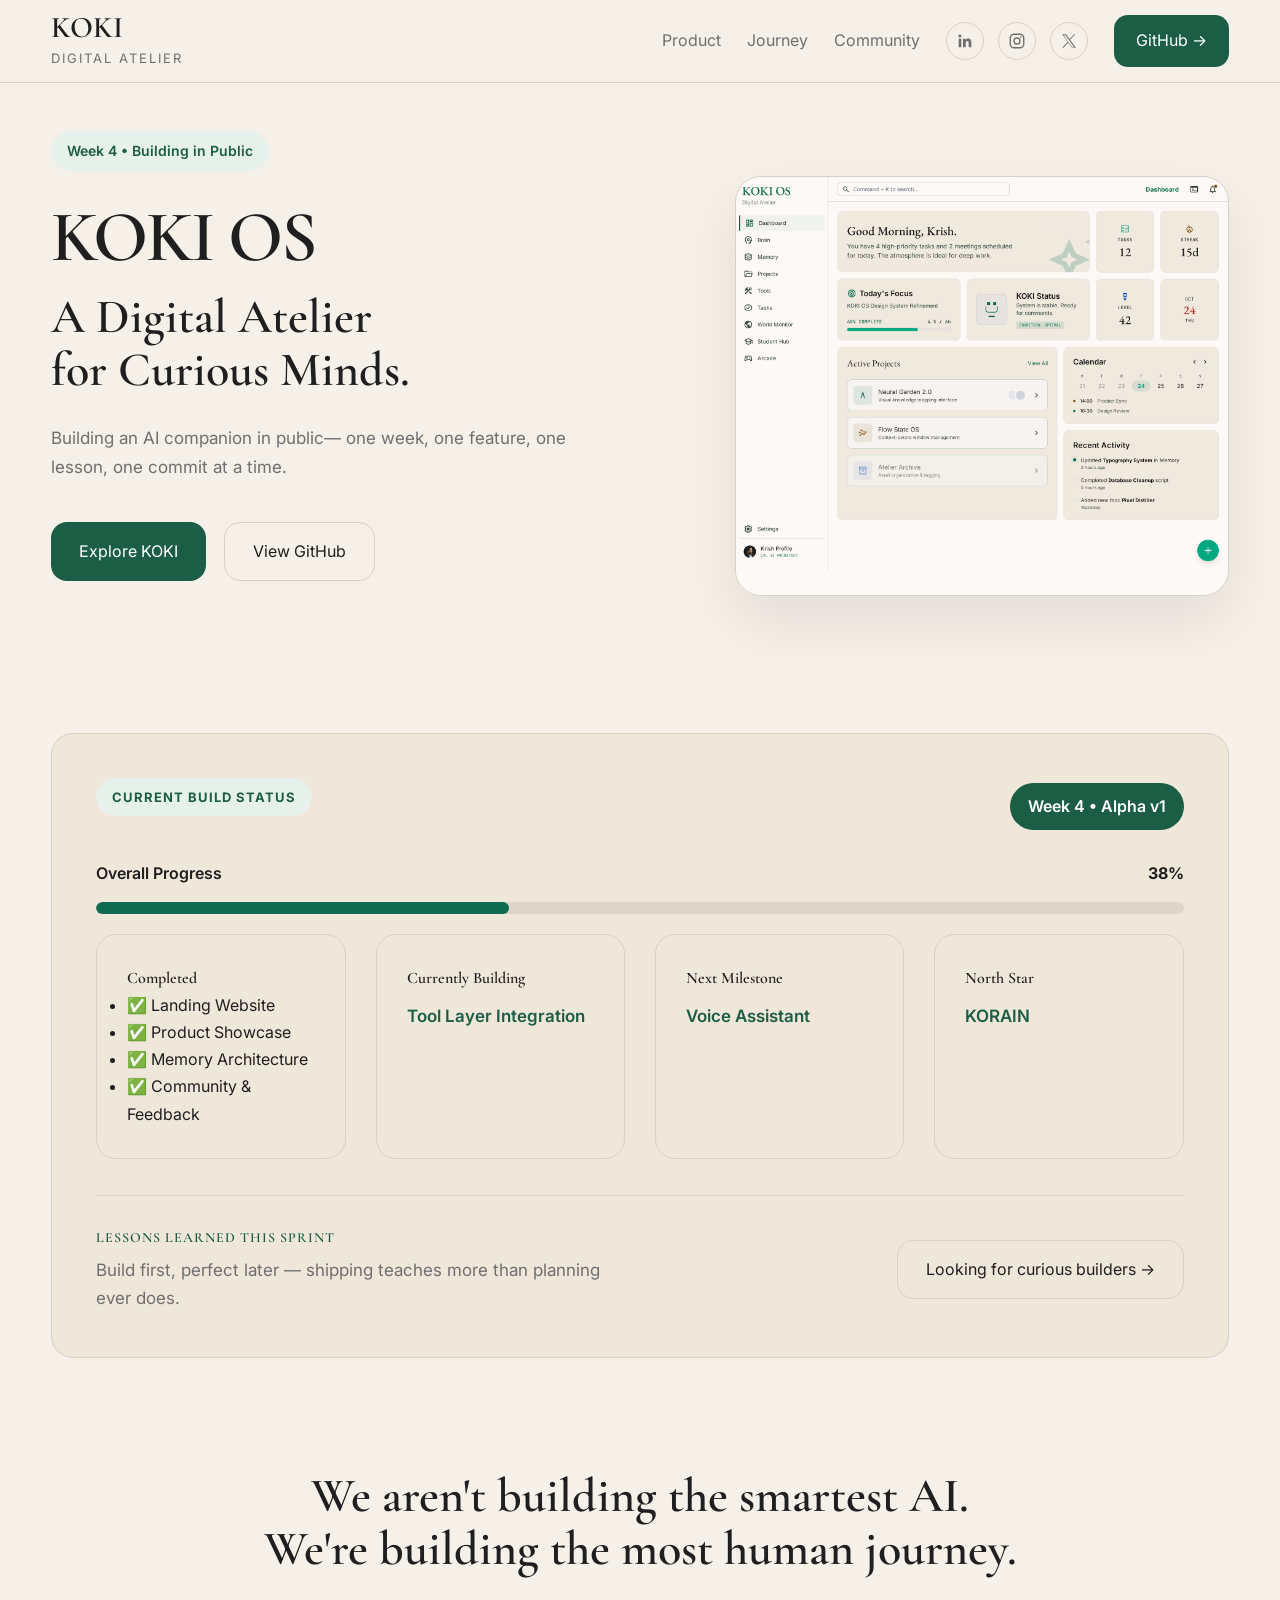
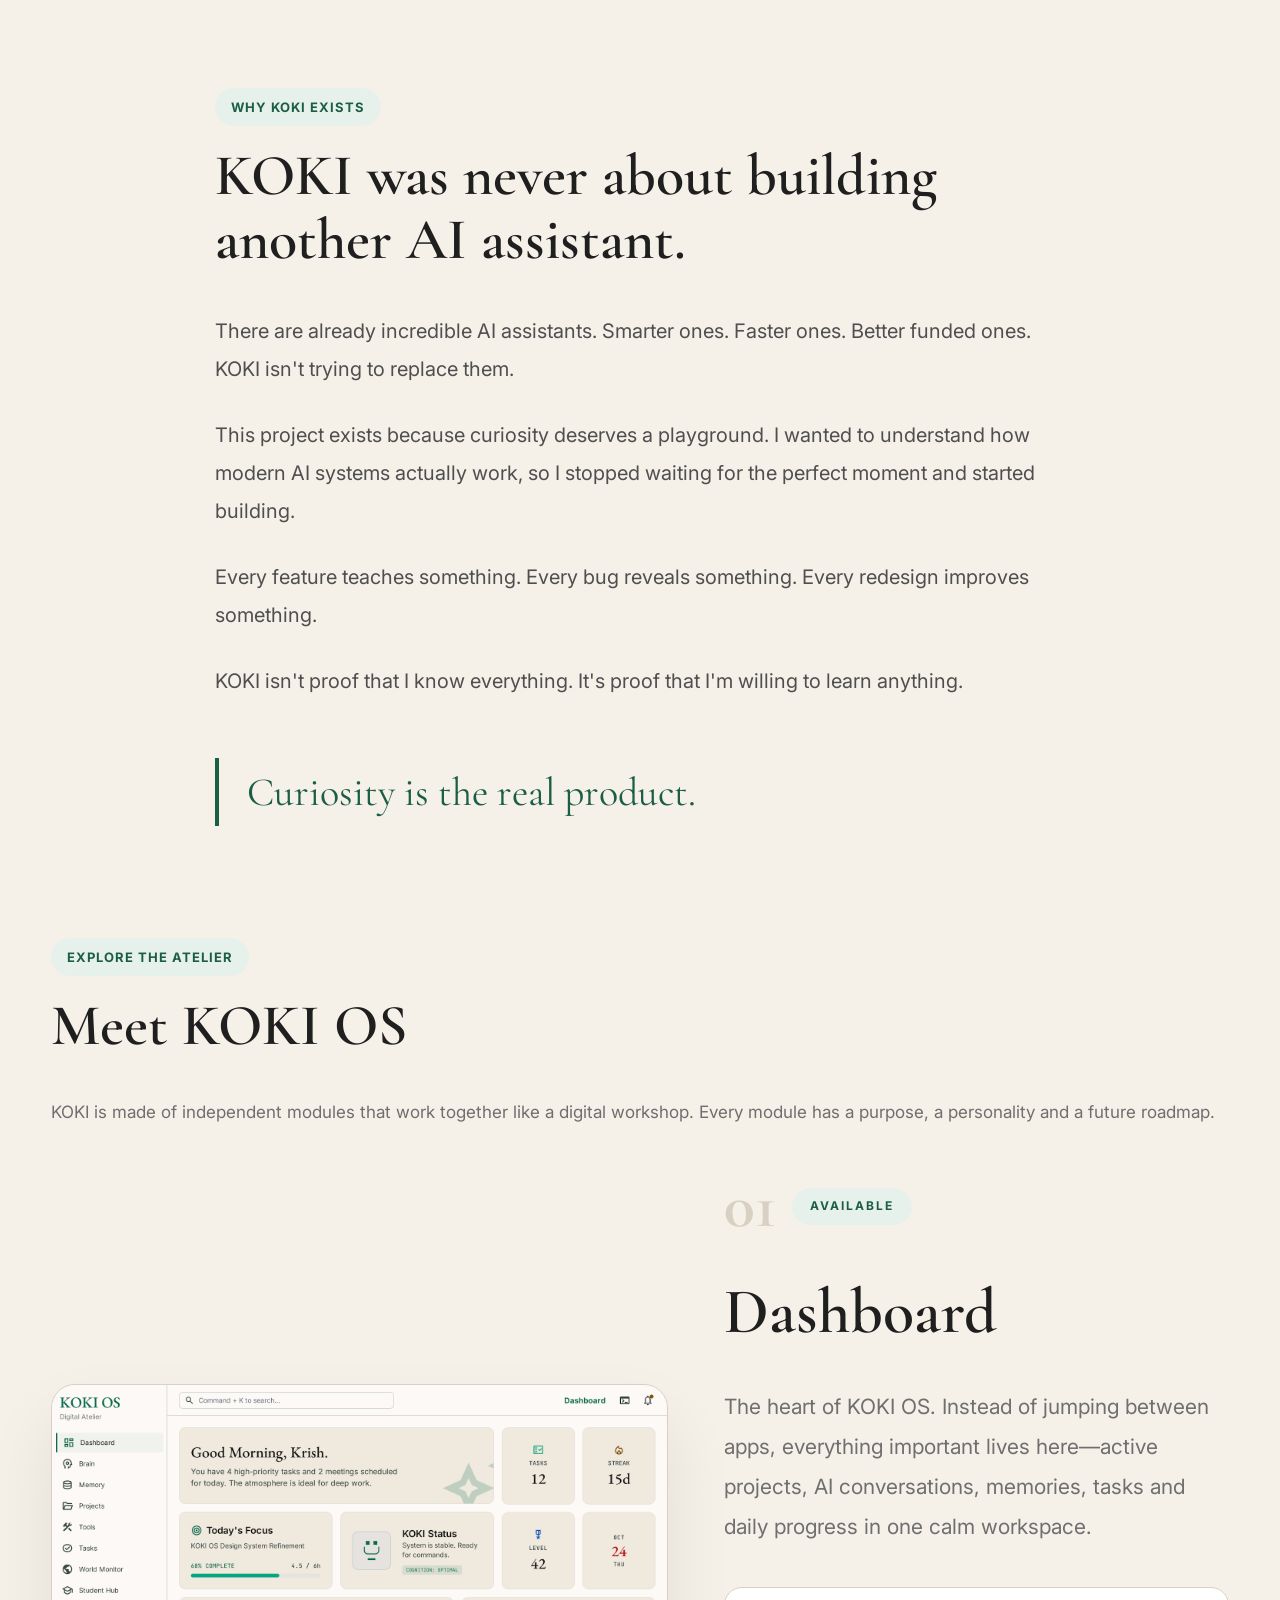
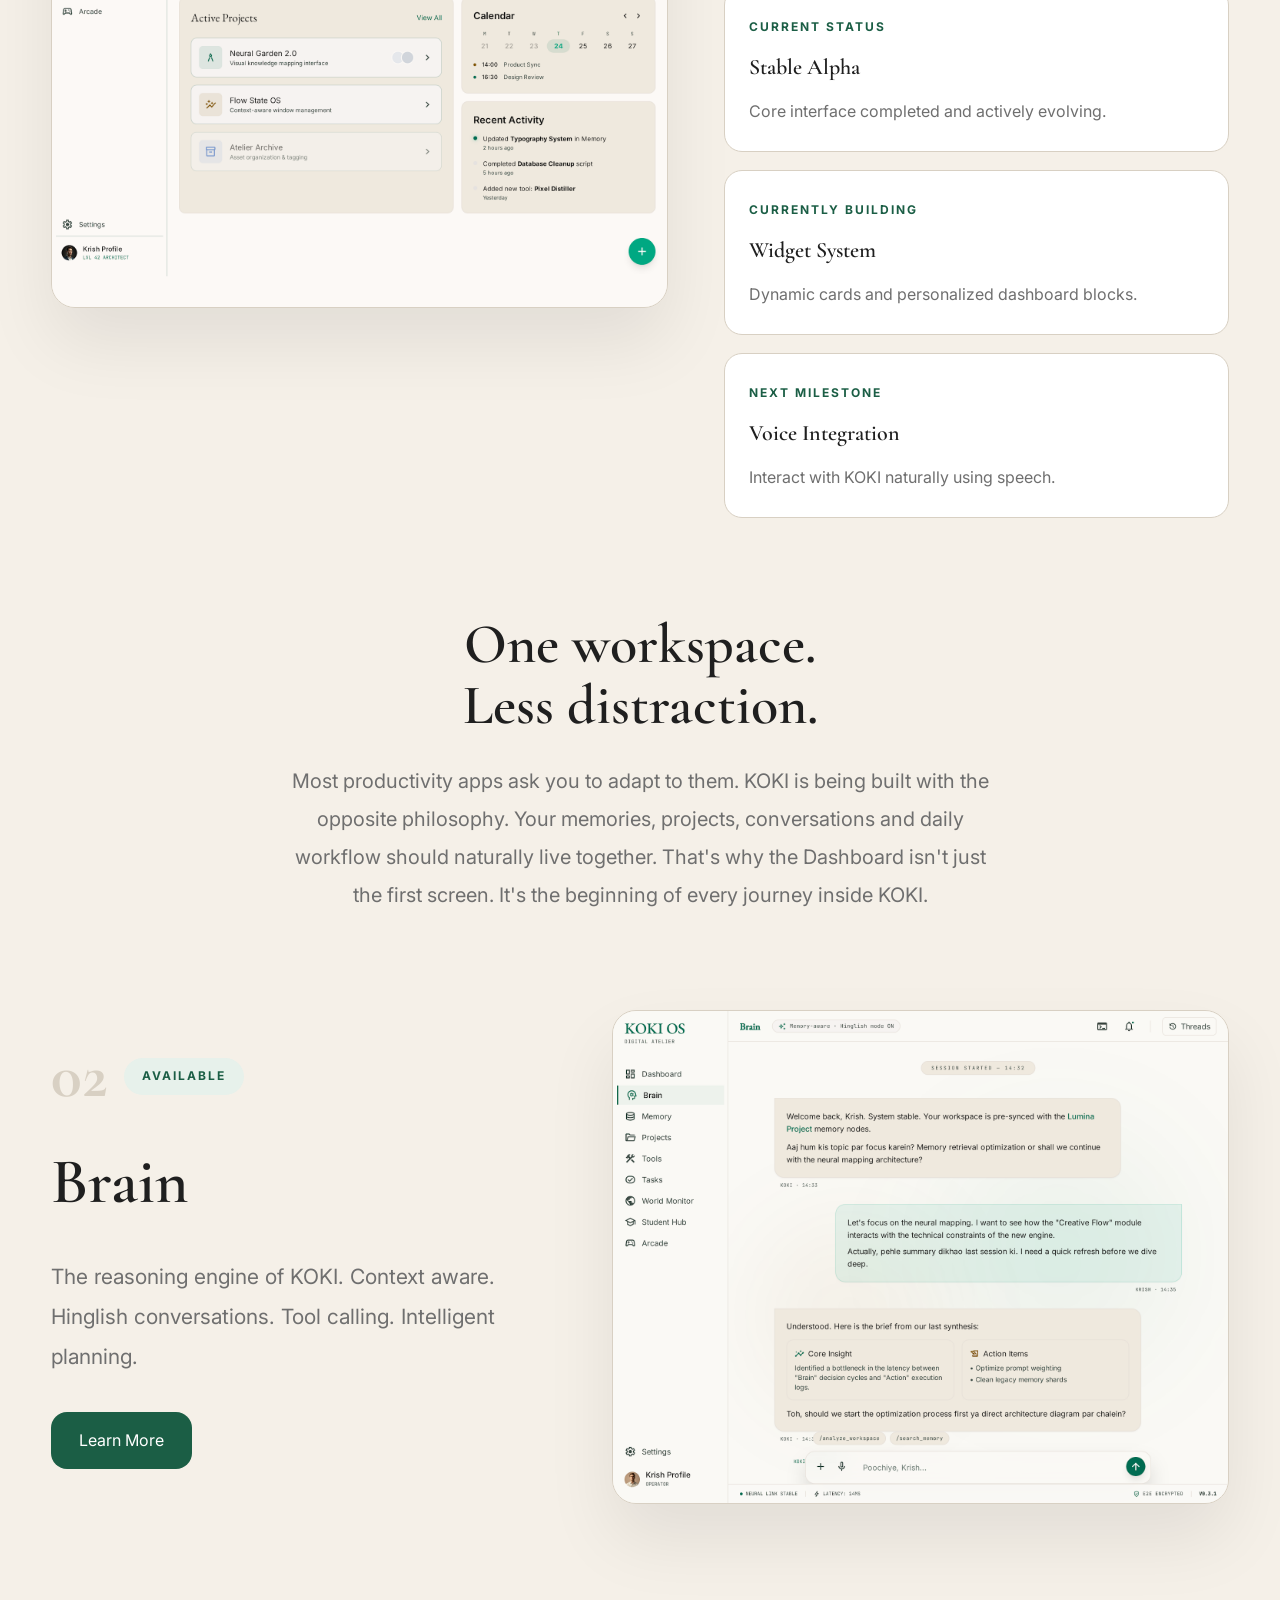
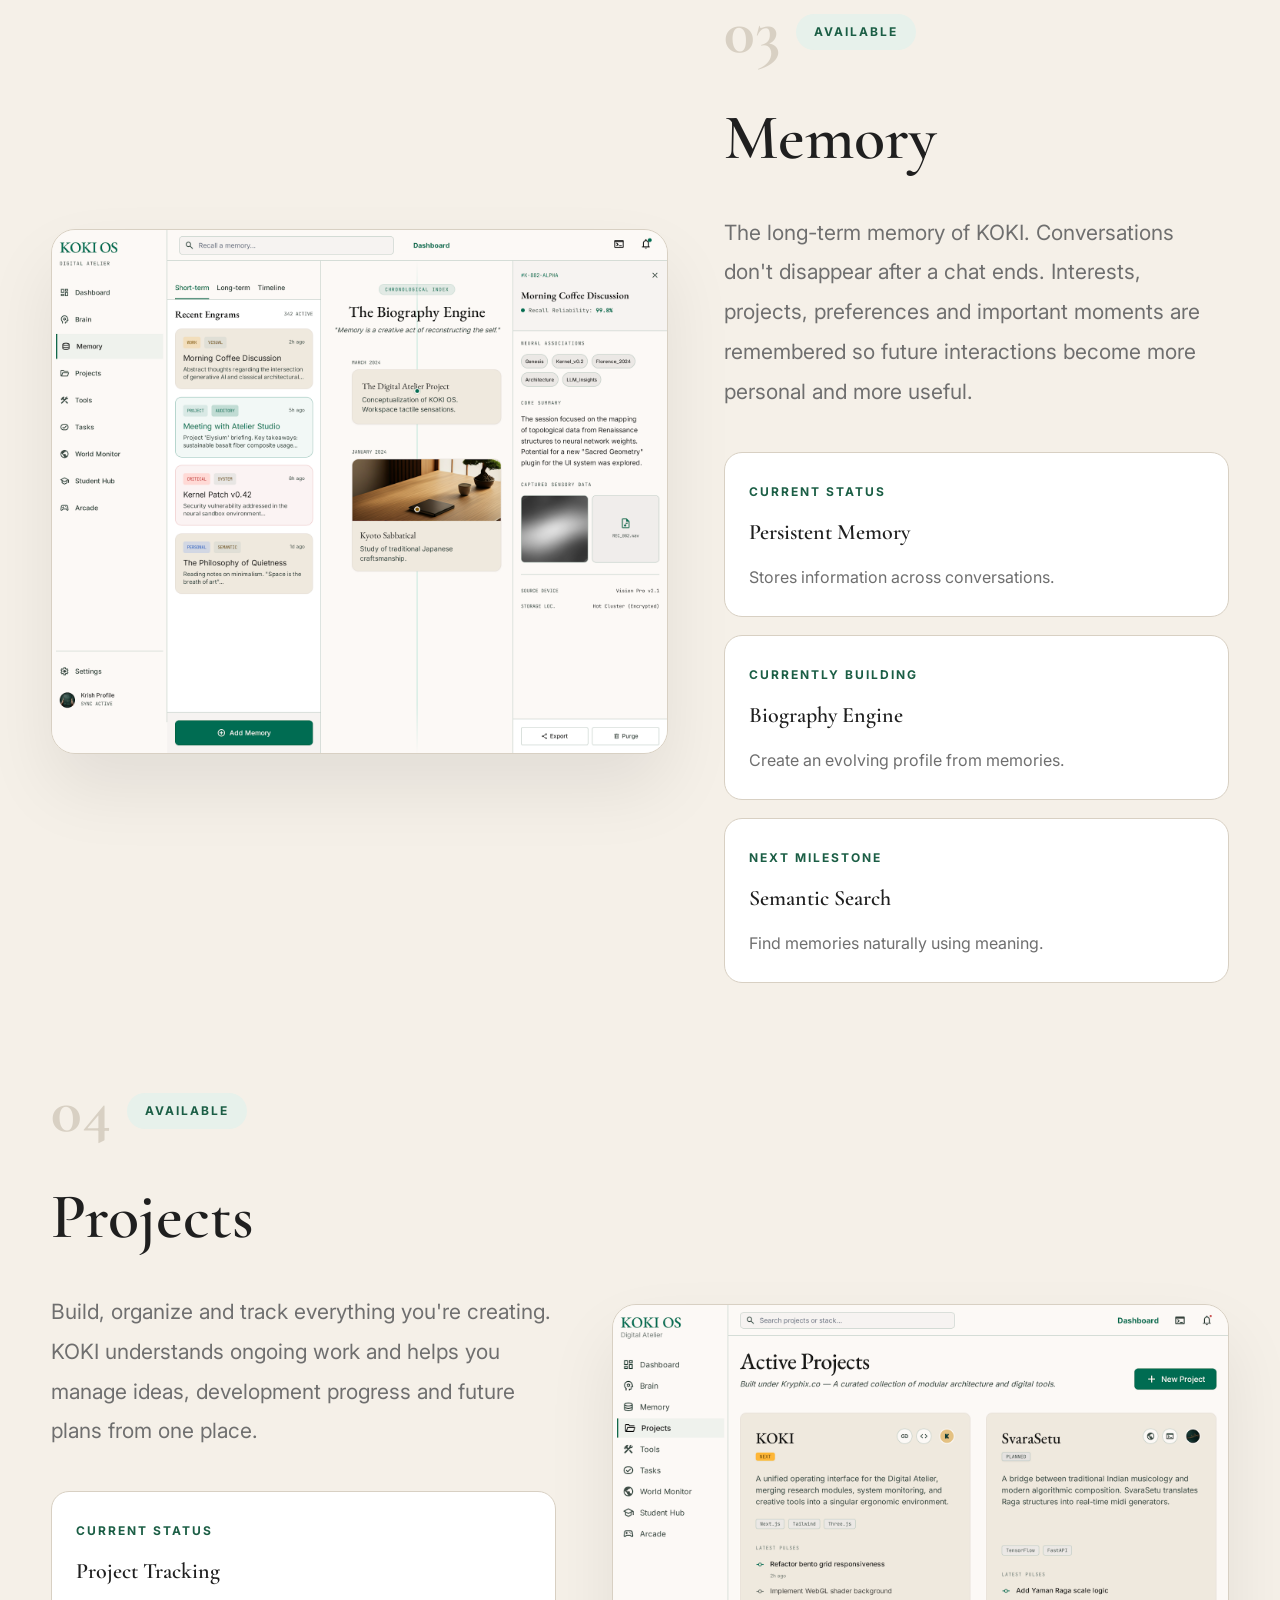
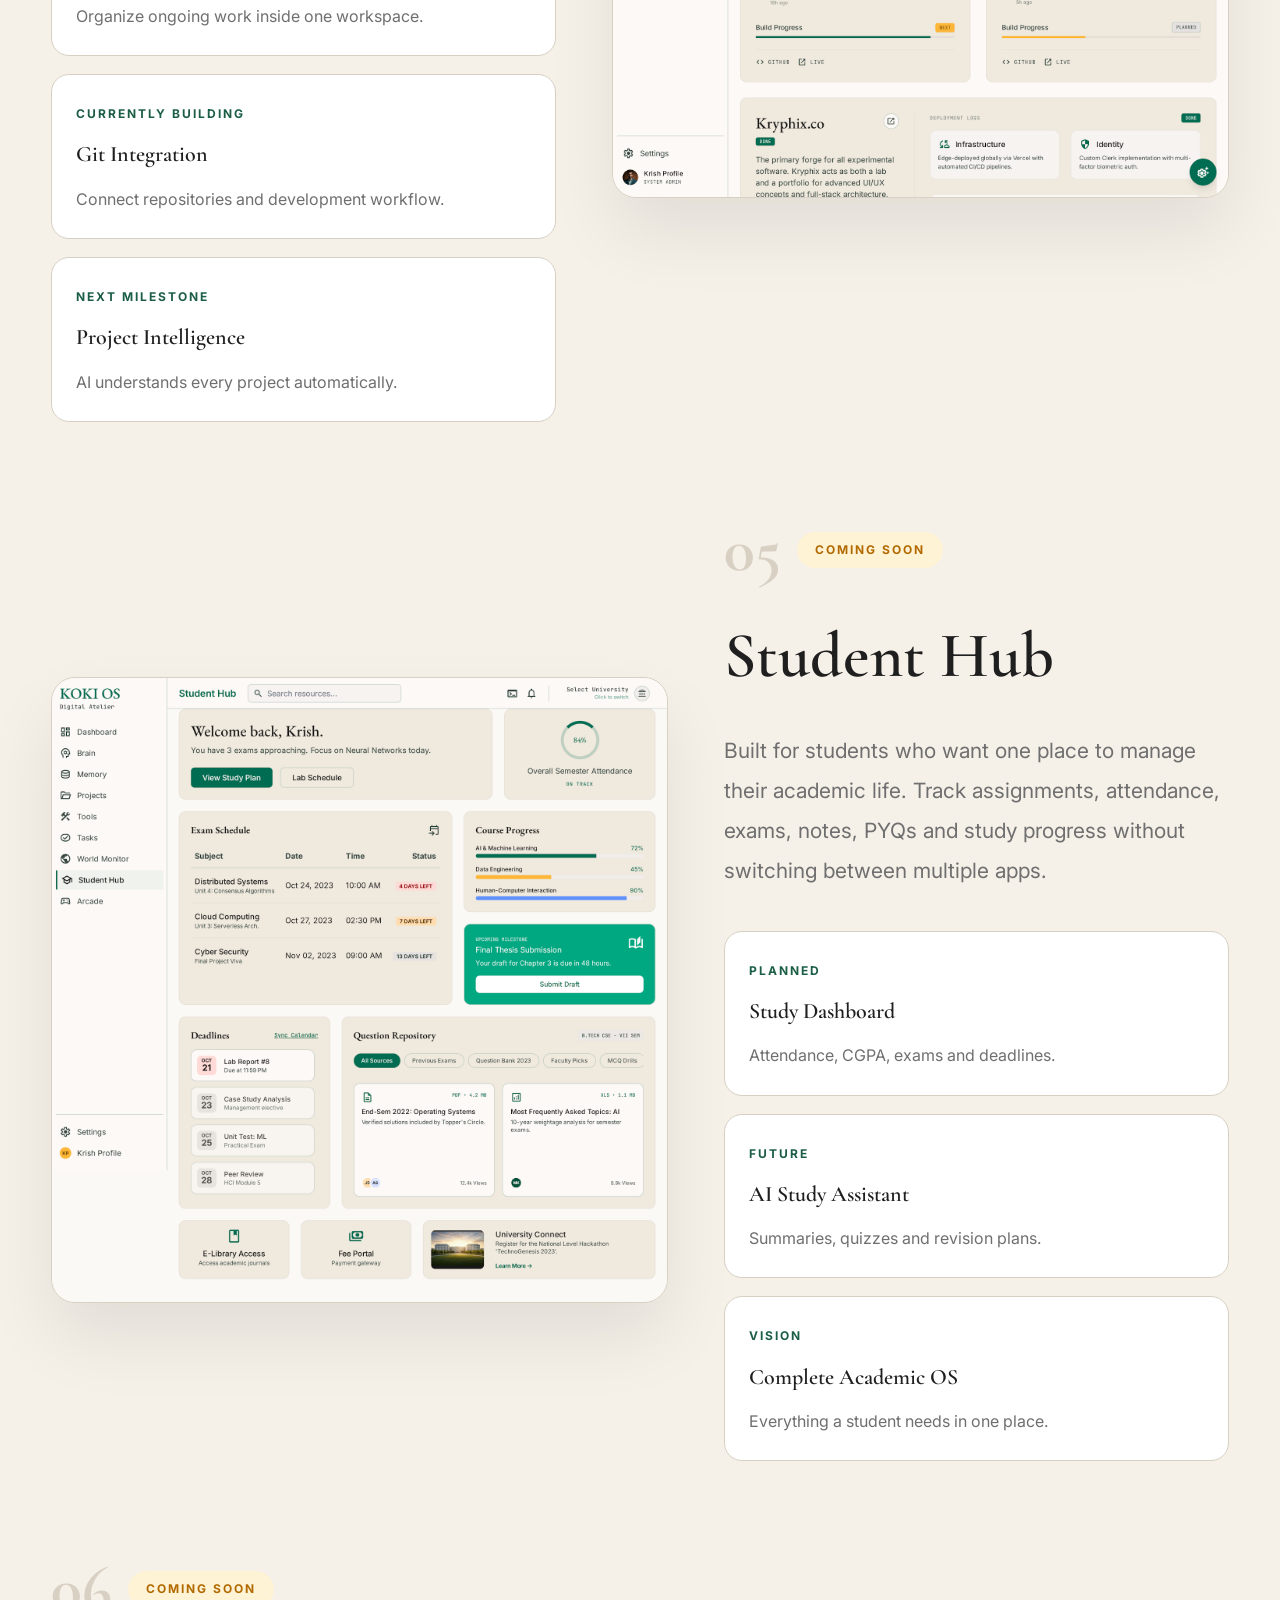
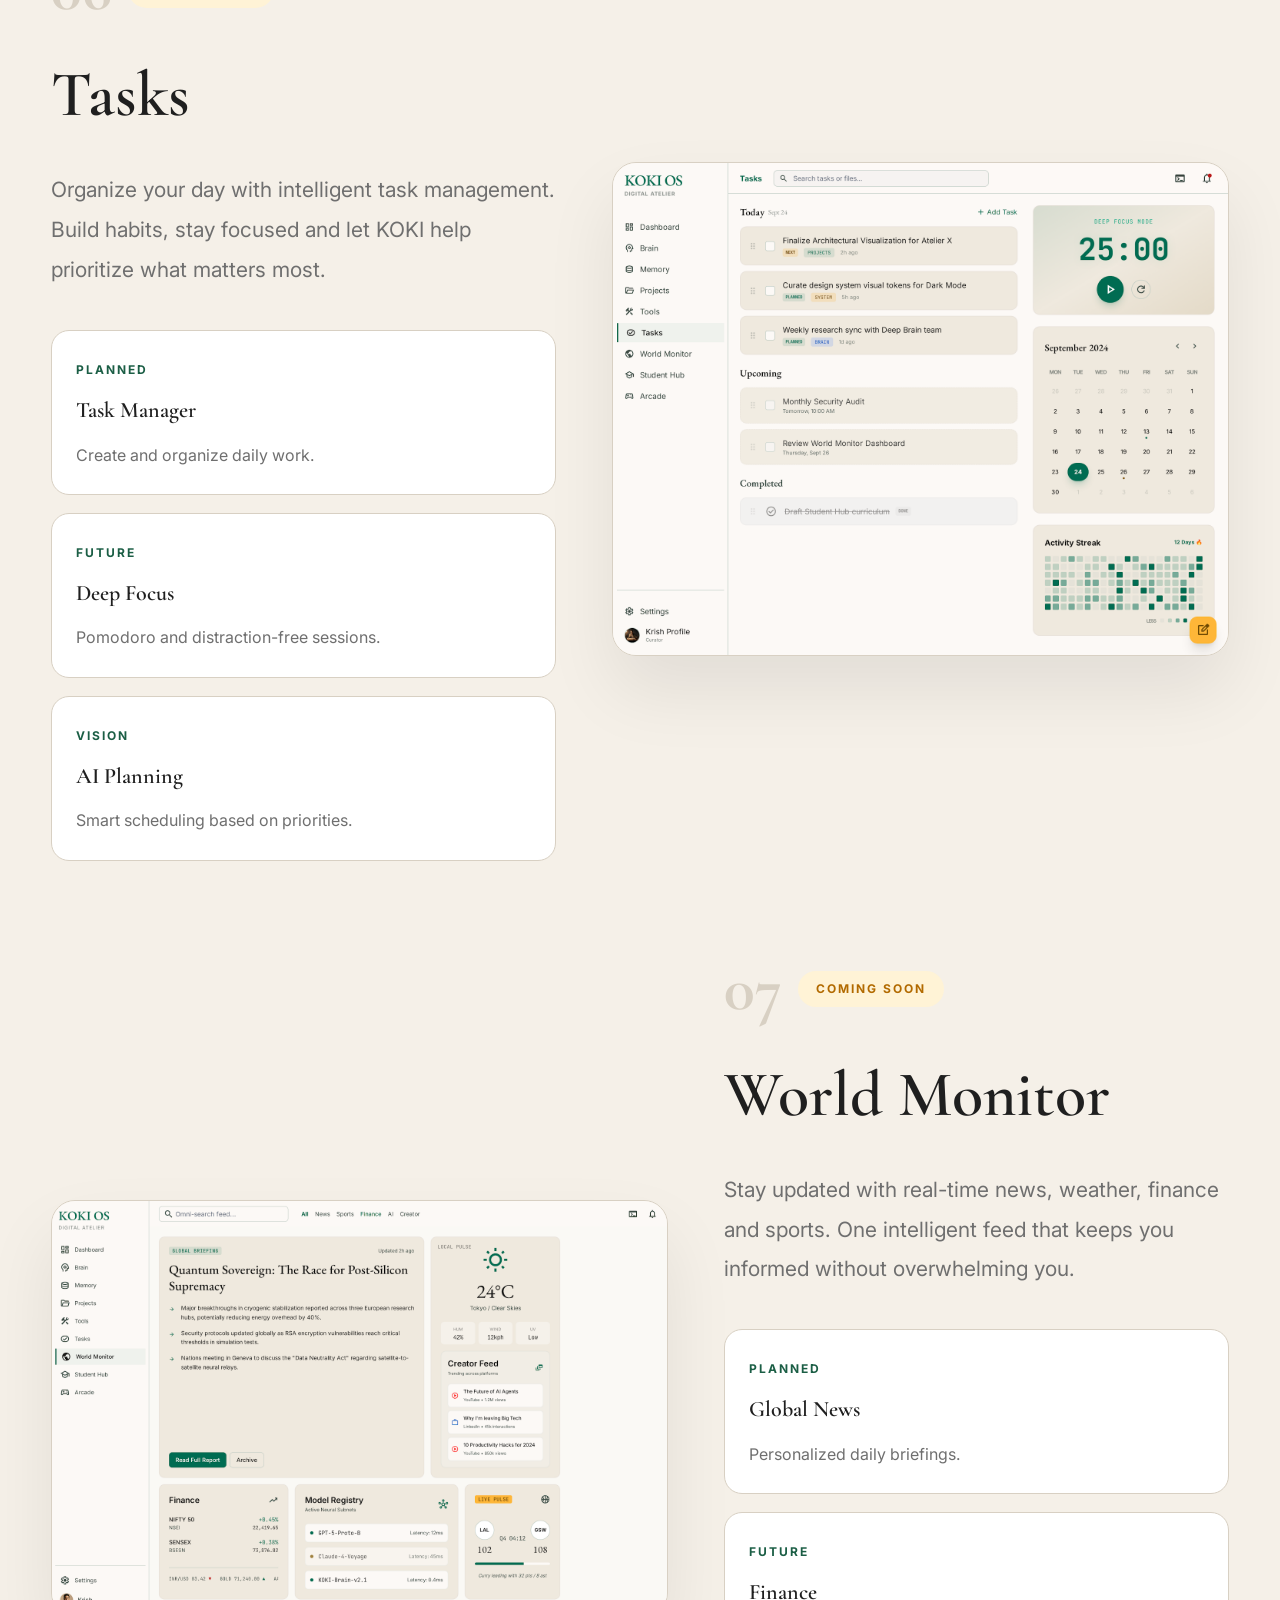
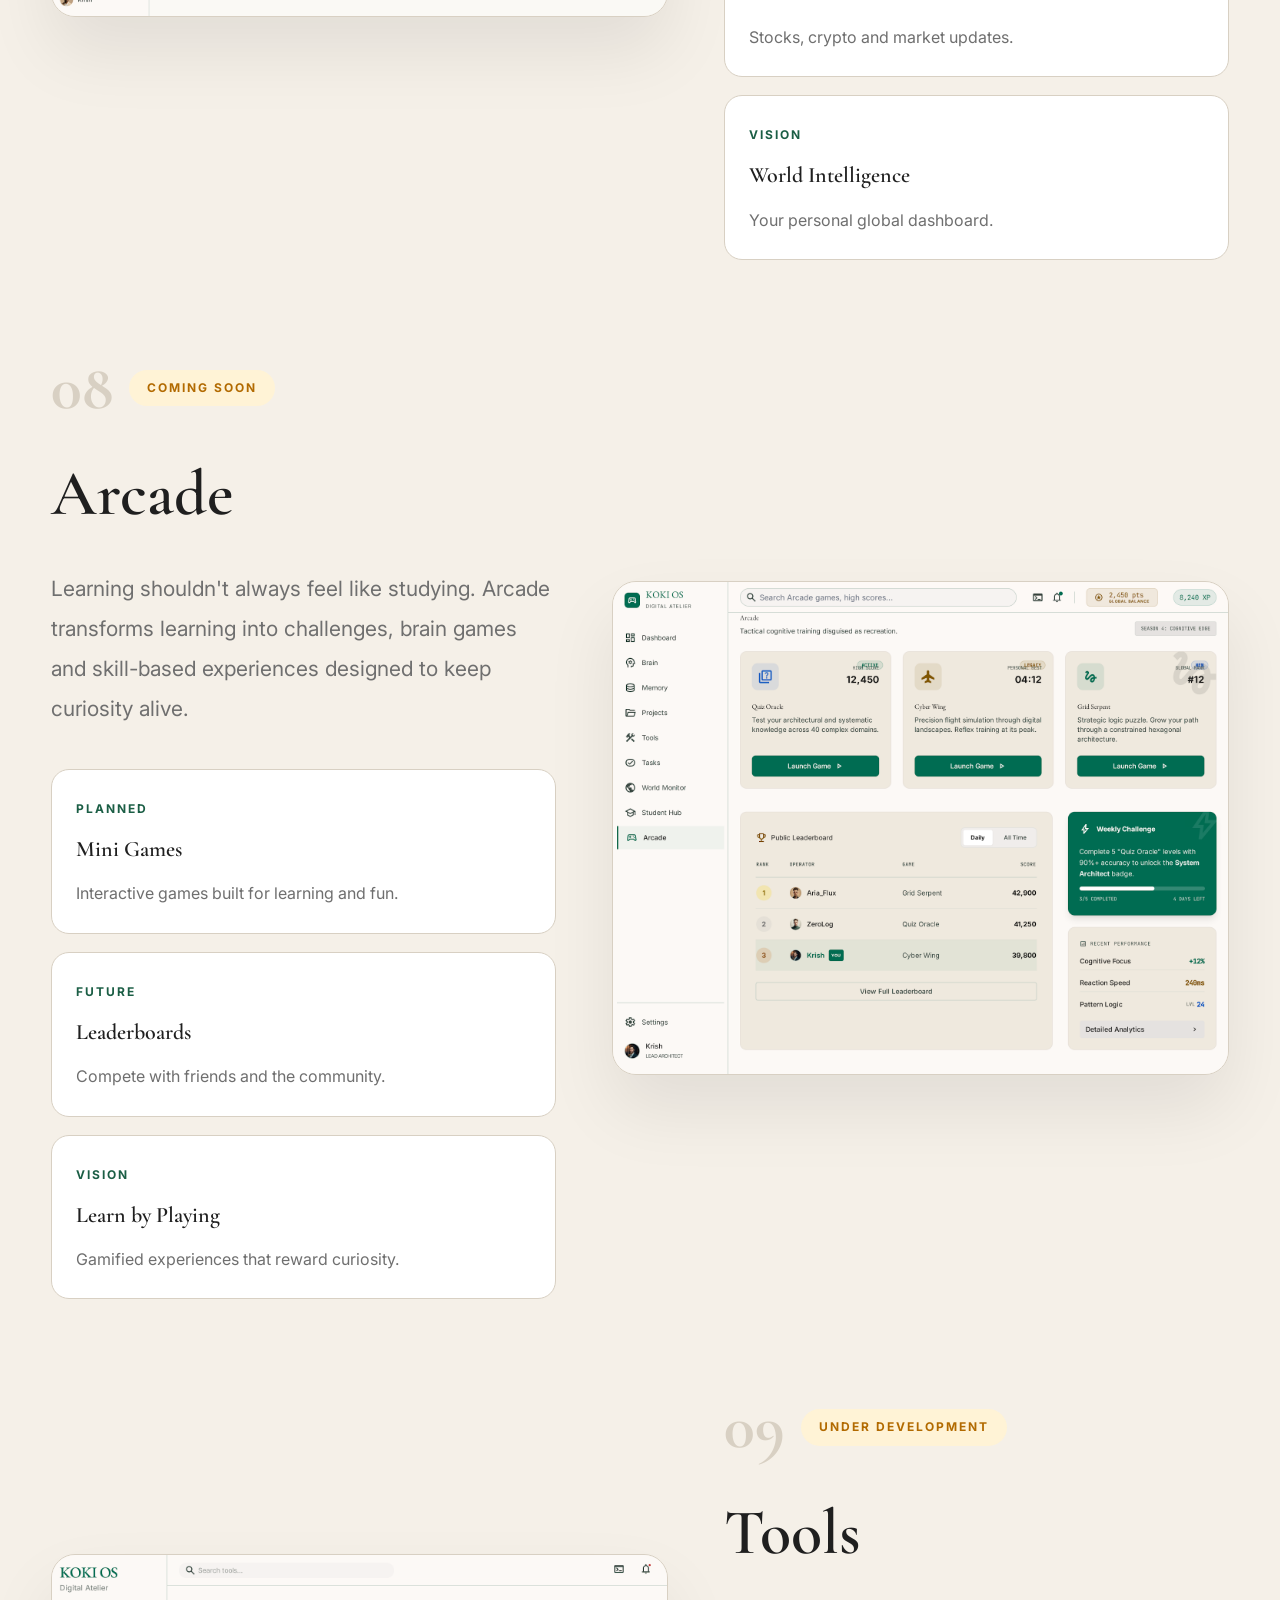
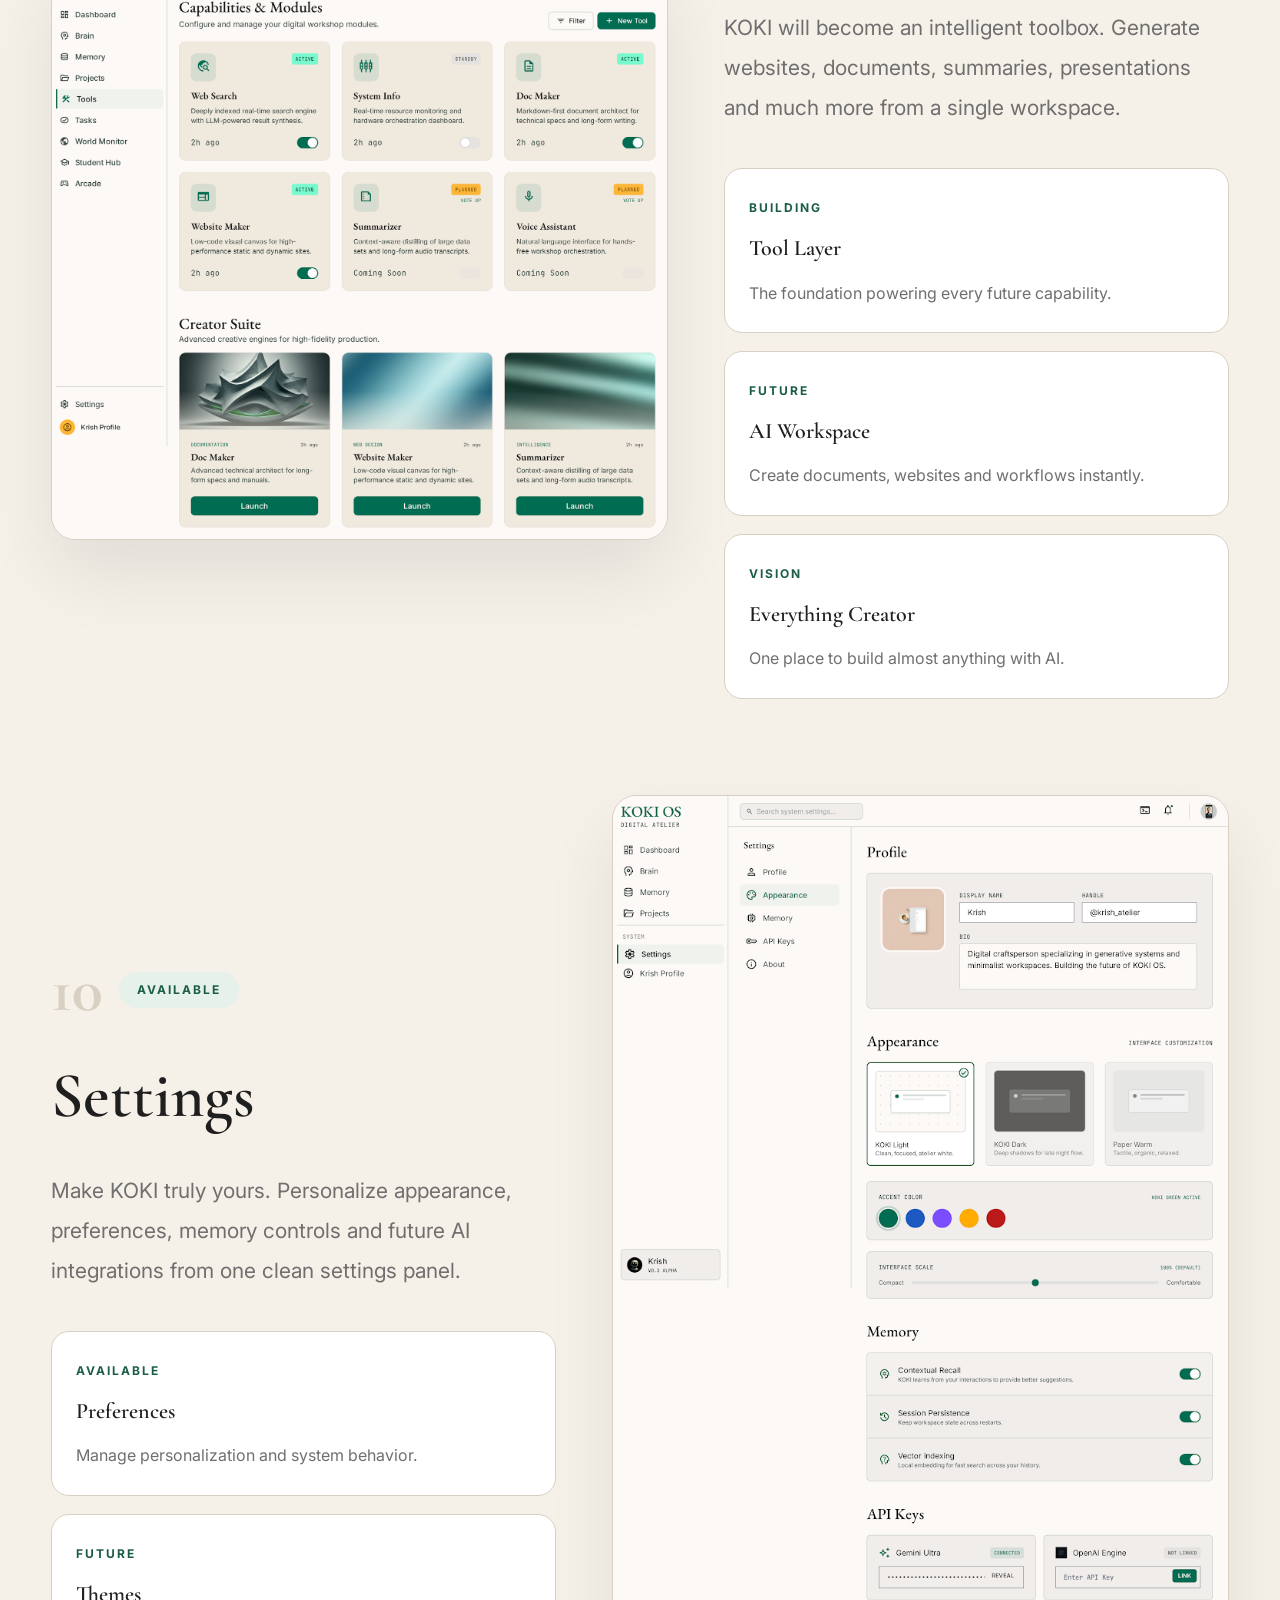
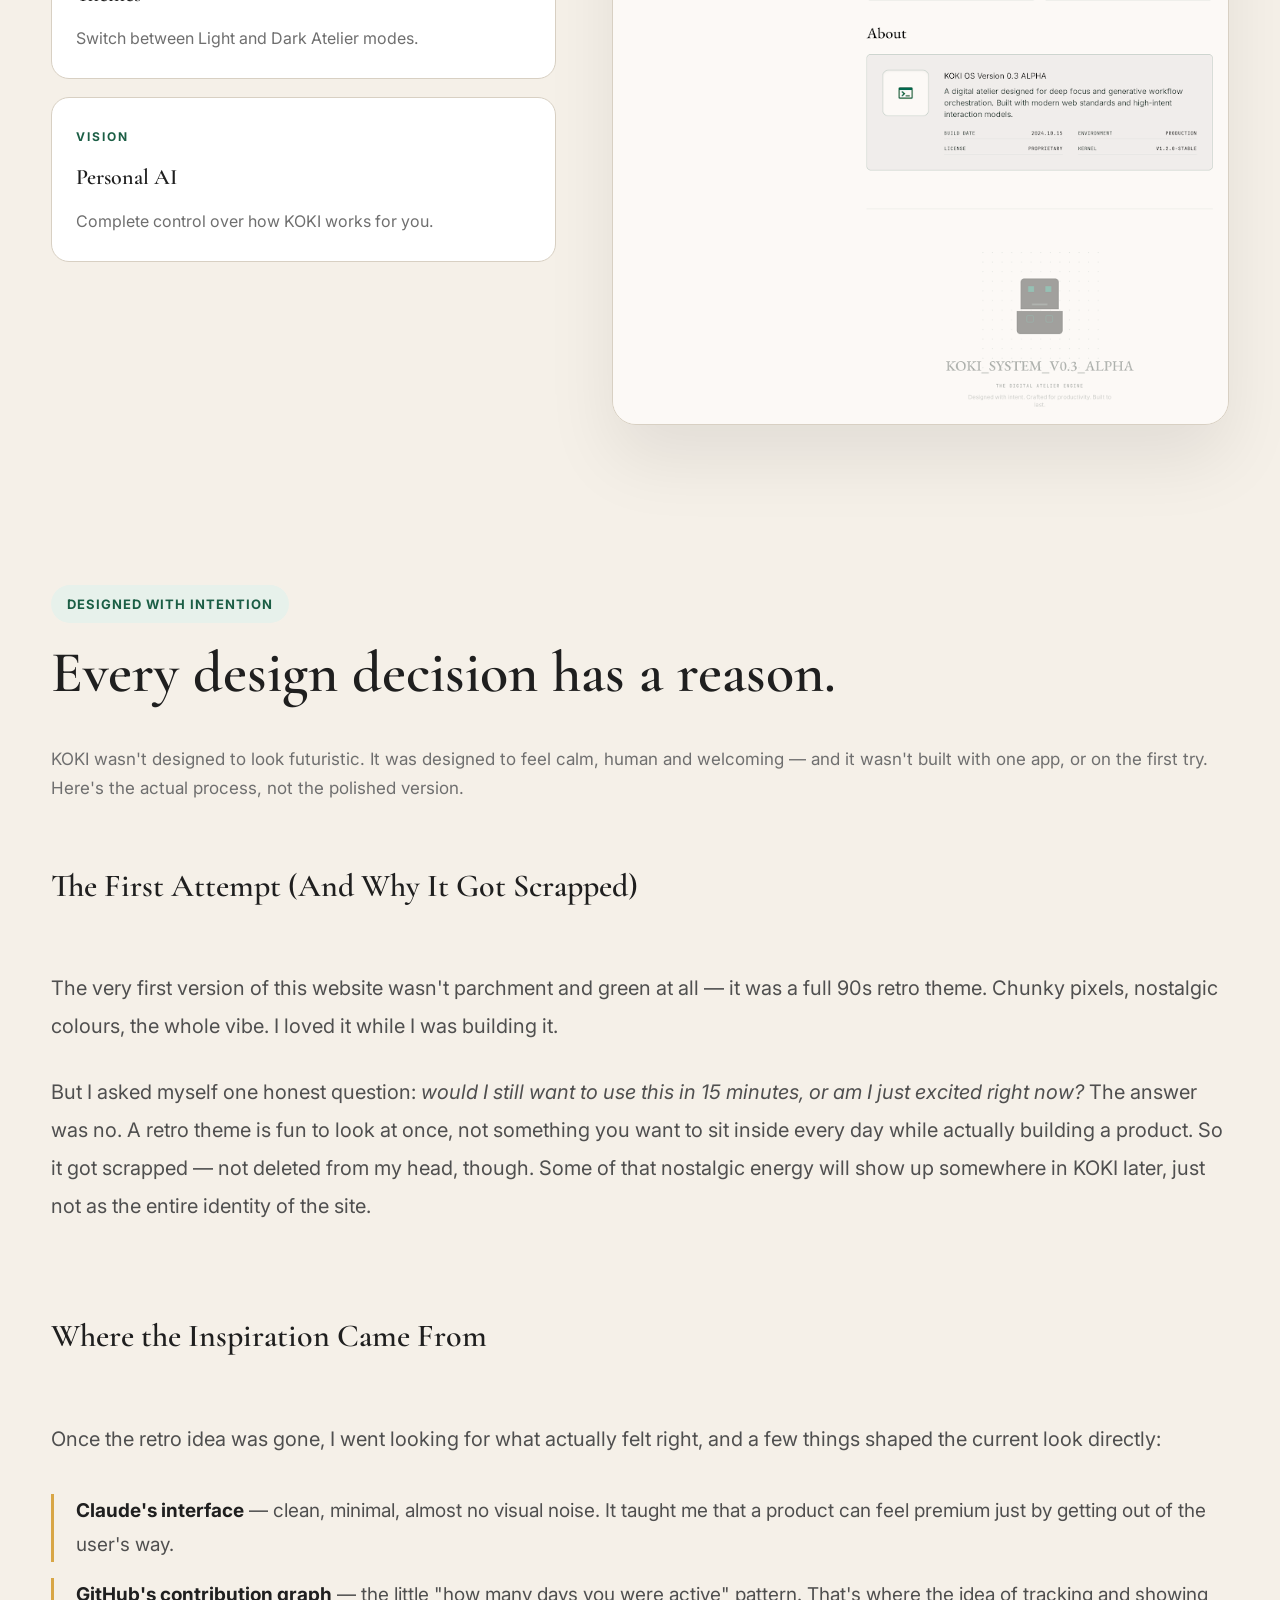
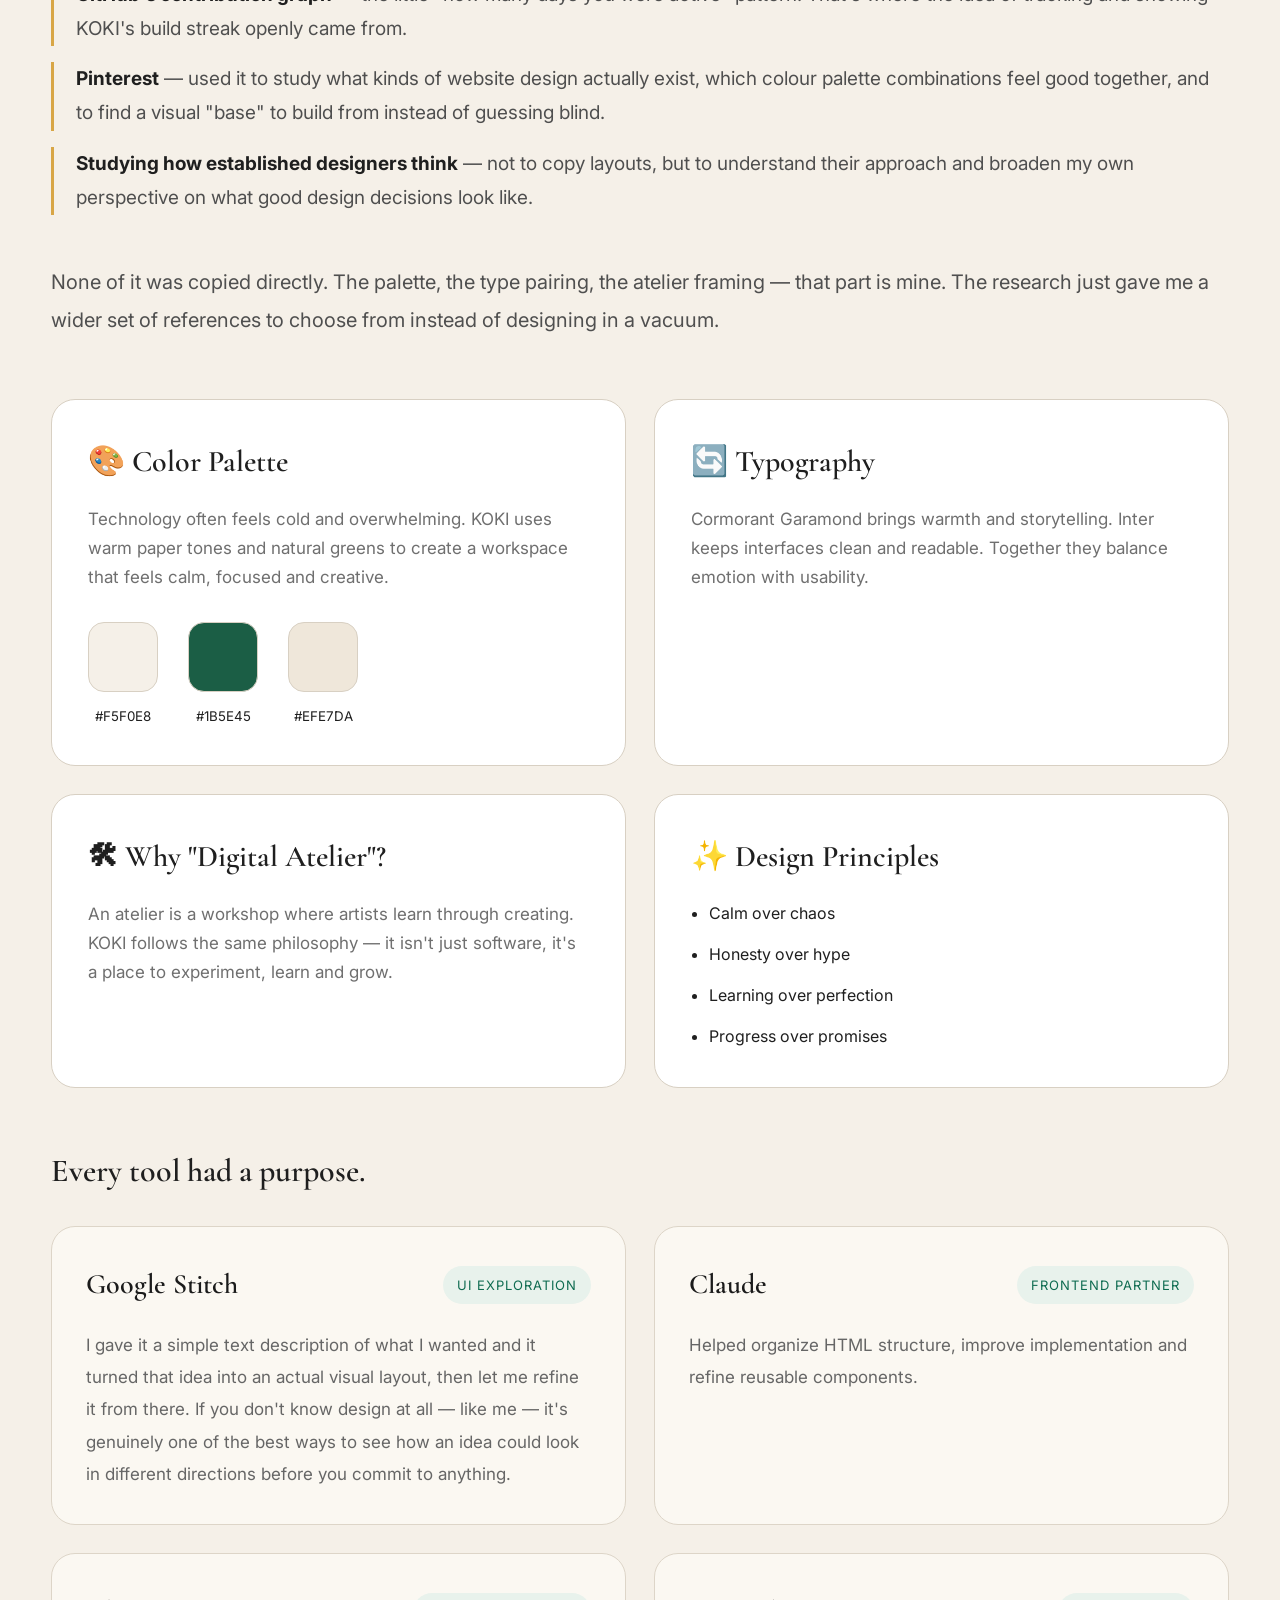
==== landing/index.html @ 5e0ab5b0 "KOKI LANDING PAGE - V1" ====
<!DOCTYPE html>
<html lang="en">

<head>
    <meta charset="UTF-8">
    <meta name="viewport" content="width=device-width, initial-scale=1.0">

    <title>KOKI OS | A Digital Atelier for Curious Minds</title>

    <meta name="description"
        content="KOKI OS is an AI Operating System built in public by Krish Kumar under Kryphix.">

    <link rel="stylesheet" href="css/style.css">
</head>

<body>

    <!-- ================= NAVBAR ================= -->

    <header class="navbar">

        <div class="container">

            <div class="logo">

                <h2>KOKI</h2>

                <span>Digital Atelier</span>

            </div>

            <nav>

                <a href="#inside-koki">Product</a>

                <a href="#timeline">Journey</a>

                <a href="#community">Community</a>

                <div class="social-icons">

                    <a href="https://www.linkedin.com/in/krishkumarvl/" target="_blank" aria-label="LinkedIn">
                        <svg viewBox="0 0 24 24" fill="currentColor"><path d="M20.45 20.45h-3.56v-5.57c0-1.33-.02-3.03-1.85-3.03-1.86 0-2.14 1.45-2.14 2.94v5.66H9.34V9h3.42v1.56h.05c.48-.9 1.64-1.85 3.37-1.85 3.6 0 4.27 2.37 4.27 5.46v6.28zM5.34 7.43a2.07 2.07 0 1 1 0-4.13 2.07 2.07 0 0 1 0 4.13zM7.12 20.45H3.56V9h3.56v11.45z"/></svg>
                    </a>

                    <a href="https://www.instagram.com/krishkumarvl" target="_blank" aria-label="Instagram">
                        <svg viewBox="0 0 24 24" fill="none" stroke="currentColor" stroke-width="1.8"><rect x="3" y="3" width="18" height="18" rx="5"/><circle cx="12" cy="12" r="4"/><circle cx="17.2" cy="6.8" r="1.1" fill="currentColor" stroke="none"/></svg>
                    </a>

                    <a href="https://x.com/krishkumarvl" target="_blank" aria-label="X (Twitter)">
                        <svg viewBox="0 0 24 24" fill="currentColor"><path d="M13.5 10.4 20.3 3h-1.6l-5.9 6.4L8.1 3H3l7.1 10-7.1 8h1.6l6.2-6.8L16.1 21H21l-7.5-10.6zM11.2 13.5l-.7-1L5 4.3h2.4l4.6 6.5.7 1 6 8.4h-2.4l-4.9-6.7z"/></svg>
                    </a>

                </div>

                <a href="https://github.com/krishkumarvl/KOKI-AI" target="_blank"
                    class="nav-btn">

                    GitHub →

                </a>

            </nav>

        </div>

    </header>



    <!-- ================= HERO ================= -->

    <section class="hero">

        <div class="container hero-grid">

            <div class="hero-left">

                <div class="build-badge">

                    Week 4 • Building in Public

                </div>

                <h1>

                    KOKI OS

                </h1>

                <h2>

                    A Digital Atelier

                    <br>

                    for Curious Minds.

                </h2>

                <p>

                    Building an AI companion in public—

                    one week,

                    one feature,

                    one lesson,

                    one commit at a time.

                </p>

                <div class="hero-buttons">

                    <a href="#inside-koki" class="primary-btn">

                        Explore KOKI

                    </a>

                    <a href="https://github.com/krishkumarvl/KOKI-AI"

                        target="_blank"

                        class="secondary-btn">

                        View GitHub

                    </a>

                </div>

            </div>

            <div class="hero-right">

                <img

                    src="assets/dashboard.png"

                    alt="KOKI Dashboard">

            </div>

        </div>

    </section>
    

    <!-- ================= BUILD STATUS ================= -->

    <section class="status-section" id="status">

    <div class="container">

        <div class="status-card">

            <div class="status-header">

                <span class="section-tag">CURRENT BUILD STATUS</span>

                <span class="week-version">Week 4 &bull; Alpha v1</span>

            </div>

            <div class="progress-item">

                <span>Overall Progress</span>

                <strong>38%</strong>

            </div>

            <div class="progress-bar">

                <div class="progress-fill" style="width:38%"></div>

            </div>

            <div class="status-grid">

                <div>

                    <h4>Completed</h4>

                    <ul>

                        <li>&#9989; Landing Website</li>

                        <li>&#9989; Product Showcase</li>

                        <li>&#9989; Memory Architecture</li>

                        <li>&#9989; Community &amp; Feedback</li>

                    </ul>

                </div>

                <div>

                    <h4>Currently Building</h4>

                    <p>Tool Layer Integration</p>

                </div>

                <div>

                    <h4>Next Milestone</h4>

                    <p>Voice Assistant</p>

                </div>

                <div>

                    <h4>North Star</h4>

                    <p>KORAIN</p>

                </div>

            </div>

            <div class="status-footer">

                <div class="lessons">

                    <h4>Lessons Learned This Sprint</h4>

                    <p>Build first, perfect later &mdash; shipping teaches more than planning ever does.</p>

                </div>

                <a href="#community" class="secondary-btn">Looking for curious builders &rarr;</a>

            </div>

        </div>

    </div>

    </section>




    <!-- ================= MANIFESTO ================= -->

    <section class="manifesto">

        <div class="container">

            <h2>

                We aren't building the smartest AI.

                <br>

                We're building the most human journey.

            </h2>

        </div>

    </section>



    <!-- ================= WHY ================= -->

    <section id="why-koki" class="section">

    <div class="container narrow">

        <span class="section-tag">
            WHY KOKI EXISTS
        </span>

        <h2 class="section-title">
            KOKI was never about building
            another AI assistant.
        </h2>

        <div class="story">

            <p>
                There are already incredible AI assistants.
                Smarter ones. Faster ones. Better funded ones.
                KOKI isn't trying to replace them.
            </p>

            <p>
                This project exists because curiosity deserves a playground.
                I wanted to understand how modern AI systems actually work,
                so I stopped waiting for the perfect moment and started building.
            </p>

            <p>
                Every feature teaches something.
                Every bug reveals something.
                Every redesign improves something.
            </p>

            <p>
                KOKI isn't proof that I know everything.
                It's proof that I'm willing to learn anything.
            </p>

            <blockquote>

                Curiosity is the real product.

            </blockquote>

        </div>

    </div>

</section>


<!-- ================= PRODUCT ================= -->

    <section id="inside-koki" class="section">

    <div class="container">

        <span class="section-tag">
            EXPLORE THE ATELIER
        </span>

        <h2 class="section-title">
            Meet KOKI OS
        </h2>

        <p class="section-subtitle">
            KOKI is made of independent modules that work together like a digital workshop.
            Every module has a purpose, a personality and a future roadmap.
        </p>

    </div>

    <!-- Dashboard -->

    <div class="feature">

        <div class="container feature-grid">

            <div class="feature-image">

                <img src="assets/dashboard.png">

            </div>

            <div class="feature-content">

                <div class="feature-top">

                    <span class="feature-number">
                        01
                    </span>

                    <span class="feature-status live">
                        AVAILABLE
                    </span>

                </div>

                <h3>Dashboard</h3>

                <p>
                    The heart of KOKI OS. Instead of jumping between apps, everything important lives here—active projects, AI conversations, memories, tasks and daily progress in one calm workspace.
                </p>

                <div class="feature-highlights">

                    <div class="highlight-card">
                        <span>Current Status</span>
                        <h4>Stable Alpha</h4>
                        <p>Core interface completed and actively evolving.</p>
                    </div>

                    <div class="highlight-card">
                        <span>Currently Building</span>
                        <h4>Widget System</h4>
                        <p>Dynamic cards and personalized dashboard blocks.</p>
                    </div>

                    <div class="highlight-card">
                        <span>Next Milestone</span>
                        <h4>Voice Integration</h4>
                        <p>Interact with KOKI naturally using speech.</p>
                    </div>

                </div>

            </div>

        </div>

    </div> 
    <section class="story-break">

    <div class="container narrow">

        <h2>
            One workspace.<br>
            Less distraction.
        </h2>

        <p>

            Most productivity apps ask you to adapt to them.

            KOKI is being built with the opposite philosophy.

            Your memories, projects, conversations and daily workflow should naturally live together.

            That's why the Dashboard isn't just the first screen.

            It's the beginning of every journey inside KOKI.

        </p>

    </div>

</section>

    <!-- Brain -->

    <div class="feature alternate">

        <div class="container feature-grid">

            <div class="feature-content">

                <div class="feature-top">

    <span class="feature-number">
        02
    </span>

    <span class="feature-status live">
        AVAILABLE
    </span>

</div>

                <h3>Brain</h3>

                <p>

                    The reasoning engine of KOKI.

                    Context aware.

                    Hinglish conversations.

                    Tool calling.

                    Intelligent planning.

                </p>

                <a href="#" class="primary-btn">

                    Learn More

                </a>

            </div>

            <div class="feature-image">

                <img src="assets/brain.png">

            </div>

        </div>

    </div>

    <!-- Memory -->

<div class="feature">

    <div class="container feature-grid">

        <div class="feature-image">

            <img src="assets/memory.png" alt="KOKI Memory">

        </div>

        <div class="feature-content">

            <div class="feature-top">

                <span class="feature-number">
                    03
                </span>

                <span class="feature-status live">
                    AVAILABLE
                </span>

            </div>

            <h3>Memory</h3>

            <p>

                The long-term memory of KOKI.

                Conversations don't disappear after a chat ends.

                Interests, projects, preferences and important moments are remembered so future interactions become more personal and more useful.

            </p>

            <div class="feature-highlights">

                <div class="highlight-card">

                    <span>Current Status</span>

                    <h4>Persistent Memory</h4>

                    <p>Stores information across conversations.</p>

                </div>

                <div class="highlight-card">

                    <span>Currently Building</span>

                    <h4>Biography Engine</h4>

                    <p>Create an evolving profile from memories.</p>

                </div>

                <div class="highlight-card">

                    <span>Next Milestone</span>

                    <h4>Semantic Search</h4>

                    <p>Find memories naturally using meaning.</p>

                </div>

            </div>

        </div>

    </div>

</div> 

    <!-- Projects -->

<div class="feature alternate">

    <div class="container feature-grid">

        <div class="feature-content">

            <div class="feature-top">

                <span class="feature-number">
                    04
                </span>

                <span class="feature-status live">
                    AVAILABLE
                </span>

            </div>

            <h3>Projects</h3>

            <p>

                Build, organize and track everything you're creating.

                KOKI understands ongoing work and helps you manage ideas, development progress and future plans from one place.

            </p>

            <div class="feature-highlights">

                <div class="highlight-card">

                    <span>Current Status</span>

                    <h4>Project Tracking</h4>

                    <p>Organize ongoing work inside one workspace.</p>

                </div>

                <div class="highlight-card">

                    <span>Currently Building</span>

                    <h4>Git Integration</h4>

                    <p>Connect repositories and development workflow.</p>

                </div>

                <div class="highlight-card">

                    <span>Next Milestone</span>

                    <h4>Project Intelligence</h4>

                    <p>AI understands every project automatically.</p>

                </div>

            </div>

        </div>

        <div class="feature-image">

            <img src="assets/projects.png" alt="Projects">

        </div>

    </div>

</div>  

    <!-- Student Hub -->

<div class="feature">

    <div class="container feature-grid">

        <div class="feature-image">

            <img src="assets/student.png" alt="Student Hub">

        </div>

        <div class="feature-content">

            <div class="feature-top">

                <span class="feature-number">05</span>

                <span class="feature-status coming">
                    COMING SOON
                </span>

            </div>

            <h3>Student Hub</h3>

            <p>

                Built for students who want one place to manage their academic life.
                Track assignments, attendance, exams, notes, PYQs and study progress without switching between multiple apps.

            </p>

            <div class="feature-highlights">

                <div class="highlight-card">
                    <span>Planned</span>
                    <h4>Study Dashboard</h4>
                    <p>Attendance, CGPA, exams and deadlines.</p>
                </div>

                <div class="highlight-card">
                    <span>Future</span>
                    <h4>AI Study Assistant</h4>
                    <p>Summaries, quizzes and revision plans.</p>
                </div>

                <div class="highlight-card">
                    <span>Vision</span>
                    <h4>Complete Academic OS</h4>
                    <p>Everything a student needs in one place.</p>
                </div>

            </div>

        </div>

    </div>

</div>

    <!-- Tasks -->

<div class="feature alternate">

    <div class="container feature-grid">

        <div class="feature-content">

            <div class="feature-top">

                <span class="feature-number">06</span>

                <span class="feature-status coming">
                    COMING SOON
                </span>

            </div>

            <h3>Tasks</h3>

            <p>

                Organize your day with intelligent task management.
                Build habits, stay focused and let KOKI help prioritize what matters most.

            </p>

            <div class="feature-highlights">

                <div class="highlight-card">
                    <span>Planned</span>
                    <h4>Task Manager</h4>
                    <p>Create and organize daily work.</p>
                </div>

                <div class="highlight-card">
                    <span>Future</span>
                    <h4>Deep Focus</h4>
                    <p>Pomodoro and distraction-free sessions.</p>
                </div>

                <div class="highlight-card">
                    <span>Vision</span>
                    <h4>AI Planning</h4>
                    <p>Smart scheduling based on priorities.</p>
                </div>

            </div>

        </div>

        <div class="feature-image">

            <img src="assets/tasks.png" alt="Tasks">

        </div>

    </div>

</div>

    <!-- World Monitor -->

<div class="feature">

    <div class="container feature-grid">

        <div class="feature-image">

            <img src="assets/world.png" alt="World Monitor">

        </div>

        <div class="feature-content">

            <div class="feature-top">

                <span class="feature-number">07</span>

                <span class="feature-status coming">
                    COMING SOON
                </span>

            </div>

            <h3>World Monitor</h3>

            <p>

                Stay updated with real-time news, weather, finance and sports.
                One intelligent feed that keeps you informed without overwhelming you.

            </p>

            <div class="feature-highlights">

                <div class="highlight-card">
                    <span>Planned</span>
                    <h4>Global News</h4>
                    <p>Personalized daily briefings.</p>
                </div>

                <div class="highlight-card">
                    <span>Future</span>
                    <h4>Finance</h4>
                    <p>Stocks, crypto and market updates.</p>
                </div>

                <div class="highlight-card">
                    <span>Vision</span>
                    <h4>World Intelligence</h4>
                    <p>Your personal global dashboard.</p>
                </div>

            </div>

        </div>

    </div>

</div>  

    <!-- Arcade -->

<div class="feature alternate">

    <div class="container feature-grid">

        <div class="feature-content">

            <div class="feature-top">

                <span class="feature-number">08</span>

                <span class="feature-status coming">
                    COMING SOON
                </span>

            </div>

            <h3>Arcade</h3>

            <p>

                Learning shouldn't always feel like studying.
                Arcade transforms learning into challenges, brain games and skill-based experiences designed to keep curiosity alive.

            </p>

            <div class="feature-highlights">

                <div class="highlight-card">
                    <span>Planned</span>
                    <h4>Mini Games</h4>
                    <p>Interactive games built for learning and fun.</p>
                </div>

                <div class="highlight-card">
                    <span>Future</span>
                    <h4>Leaderboards</h4>
                    <p>Compete with friends and the community.</p>
                </div>

                <div class="highlight-card">
                    <span>Vision</span>
                    <h4>Learn by Playing</h4>
                    <p>Gamified experiences that reward curiosity.</p>
                </div>

            </div>

        </div>

        <div class="feature-image">

            <img src="assets/arcade.png" alt="Arcade">

        </div>

    </div>

</div>

    <!-- Tools -->

<div class="feature">

    <div class="container feature-grid">

        <div class="feature-image">

            <img src="assets/tools.png" alt="Tools">

        </div>

        <div class="feature-content">

            <div class="feature-top">

                <span class="feature-number">09</span>

                <span class="feature-status coming">
                    UNDER DEVELOPMENT
                </span>

            </div>

            <h3>Tools</h3>

            <p>

                KOKI will become an intelligent toolbox.
                Generate websites, documents, summaries, presentations and much more from a single workspace.

            </p>

            <div class="feature-highlights">

                <div class="highlight-card">
                    <span>Building</span>
                    <h4>Tool Layer</h4>
                    <p>The foundation powering every future capability.</p>
                </div>

                <div class="highlight-card">
                    <span>Future</span>
                    <h4>AI Workspace</h4>
                    <p>Create documents, websites and workflows instantly.</p>
                </div>

                <div class="highlight-card">
                    <span>Vision</span>
                    <h4>Everything Creator</h4>
                    <p>One place to build almost anything with AI.</p>
                </div>

            </div>

        </div>

    </div>

</div> 

    <!-- Settings -->

<div class="feature alternate">

    <div class="container feature-grid">

        <div class="feature-content">

            <div class="feature-top">

                <span class="feature-number">10</span>

                <span class="feature-status live">
                    AVAILABLE
                </span>

            </div>

            <h3>Settings</h3>

            <p>

                Make KOKI truly yours.
                Personalize appearance, preferences, memory controls and future AI integrations from one clean settings panel.

            </p>

            <div class="feature-highlights">

                <div class="highlight-card">
                    <span>Available</span>
                    <h4>Preferences</h4>
                    <p>Manage personalization and system behavior.</p>
                </div>

                <div class="highlight-card">
                    <span>Future</span>
                    <h4>Themes</h4>
                    <p>Switch between Light and Dark Atelier modes.</p>
                </div>

                <div class="highlight-card">
                    <span>Vision</span>
                    <h4>Personal AI</h4>
                    <p>Complete control over how KOKI works for you.</p>
                </div>

            </div>

        </div>

        <div class="feature-image">

            <img src="assets/settings.png" alt="Settings">

        </div>

    </div>

</div>

</section>
   

    <!-- ================= DESIGN & TOOLS ================= -->

    <section id="design-philosophy" class="section">

    <div class="container">

        <span class="section-tag">DESIGNED WITH INTENTION</span>

        <h2 class="section-title">Every design decision has a reason.</h2>

        <p class="section-subtitle">
            KOKI wasn't designed to look futuristic. It was designed to feel calm, human and
            welcoming &mdash; and it wasn't built with one app, or on the first try. Here's the
            actual process, not the polished version.
        </p>

        <div class="story">

            <h3 class="subsection-title">The First Attempt (And Why It Got Scrapped)</h3>

            <p>
                The very first version of this website wasn't parchment and green at all &mdash;
                it was a full 90s retro theme. Chunky pixels, nostalgic colours, the whole vibe.
                I loved it while I was building it.
            </p>

            <p>
                But I asked myself one honest question:
                <i>would I still want to use this in 15 minutes, or am I just excited right now?</i>
                The answer was no. A retro theme is fun to look at once, not something you want
                to sit inside every day while actually building a product. So it got scrapped &mdash;
                not deleted from my head, though. Some of that nostalgic energy will show up
                somewhere in KOKI later, just not as the entire identity of the site.
            </p>

            <h3 class="subsection-title">Where the Inspiration Came From</h3>

            <p>
                Once the retro idea was gone, I went looking for what actually felt right, and
                a few things shaped the current look directly:
            </p>

            <ul class="inspiration-list">
                <li><strong>Claude's interface</strong> &mdash; clean, minimal, almost no visual noise. It taught me that a product can feel premium just by getting out of the user's way.</li>
                <li><strong>GitHub's contribution graph</strong> &mdash; the little "how many days you were active" pattern. That's where the idea of tracking and showing KOKI's build streak openly came from.</li>
                <li><strong>Pinterest</strong> &mdash; used it to study what kinds of website design actually exist, which colour palette combinations feel good together, and to find a visual "base" to build from instead of guessing blind.</li>
                <li><strong>Studying how established designers think</strong> &mdash; not to copy layouts, but to understand their approach and broaden my own perspective on what good design decisions look like.</li>
            </ul>

            <p>
                None of it was copied directly. The palette, the type pairing, the atelier
                framing &mdash; that part is mine. The research just gave me a wider set of
                references to choose from instead of designing in a vacuum.
            </p>

        </div>

        <div class="design-grid">

            <div class="design-card">
                <h3>&#127912; Color Palette</h3>
                <p>Technology often feels cold and overwhelming. KOKI uses warm paper tones and natural greens to create a workspace that feels calm, focused and creative.</p>
                <div class="palette">
                    <div><span class="swatch paper"></span><small>#F5F0E8</small></div>
                    <div><span class="swatch green"></span><small>#1B5E45</small></div>
                    <div><span class="swatch surface"></span><small>#EFE7DA</small></div>
                </div>
            </div>

            <div class="design-card">
                <h3>&#128260; Typography</h3>
                <p>Cormorant Garamond brings warmth and storytelling. Inter keeps interfaces clean and readable. Together they balance emotion with usability.</p>
            </div>

            <div class="design-card">
                <h3>&#128736; Why &quot;Digital Atelier&quot;?</h3>
                <p>An atelier is a workshop where artists learn through creating. KOKI follows the same philosophy &mdash; it isn't just software, it's a place to experiment, learn and grow.</p>
            </div>

            <div class="design-card">
                <h3>&#10024; Design Principles</h3>
                <ul>
                    <li>Calm over chaos</li>
                    <li>Honesty over hype</li>
                    <li>Learning over perfection</li>
                    <li>Progress over promises</li>
                </ul>
            </div>

        </div>

        <h3 class="subsection-title">Every tool had a purpose.</h3>

        <div class="toolkit-grid">

            <div class="tool-card">
                <div class="tool-header"><h4>Google Stitch</h4><span>UI Exploration</span></div>
                <p>I gave it a simple text description of what I wanted and it turned that idea into an actual visual layout, then let me refine it from there. If you don't know design at all &mdash; like me &mdash; it's genuinely one of the best ways to see how an idea could look in different directions before you commit to anything.</p>
            </div>

            <div class="tool-card">
                <div class="tool-header"><h4>Claude</h4><span>Frontend Partner</span></div>
                <p>Helped organize HTML structure, improve implementation and refine reusable components.</p>
            </div>

            <div class="tool-card">
                <div class="tool-header"><h4>ChatGPT</h4><span>Product Strategy</span></div>
                <p>Brainstorming partner for product direction, UX decisions, storytelling and long-term vision.</p>
            </div>

            <div class="tool-card">
                <div class="tool-header"><h4>VS Code</h4><span>Development</span></div>
                <p>The workshop where every experiment became real code.</p>
            </div>

            <div class="tool-card">
                <div class="tool-header"><h4>GitHub</h4><span>Building in Public</span></div>
                <p>Every commit is documented openly as part of the journey.</p>
            </div>

            <div class="tool-card">
                <div class="tool-header"><h4>Python</h4><span>The Brain</span></div>
                <p>Powers KOKI's backend logic, memory system and AI experiments.</p>
            </div>

        </div>

        <div class="current-team-strip">

            <span class="section-tag">CURRENT TEAM</span>

            <p>
                Right now, KOKI's entire team is: <strong>me</strong>, <strong>Claude</strong>,
                <strong>ChatGPT</strong>, and a small stack of tools that punch way above their
                weight. No design team, no dev team &mdash; just one curious student and the AI
                tools willing to keep up.
            </p>

        </div>

        <p class="toolkit-note">
            None of these tools built KOKI &mdash; they simply let one curious student experiment
            faster. <strong>Curiosity is still the most important tool in this workshop.</strong>
        </p>

    </div>

    </section>

    <!-- ================= ARCHITECTURE ================= -->

    <section id="architecture" class="section">

    <div class="container">

        <span class="section-tag">
            BEHIND THE BUILD
        </span>

        <h2 class="section-title">
            Built in Public.<br>
            Engineered with Curiosity.
        </h2>

        <p class="section-subtitle">

            KOKI is not just an interface.

            Under the hood is a growing ecosystem of AI, memory,
            modular architecture and intelligent tools designed to evolve over time.

        </p>

    </div>

    <div class="container">

        <div class="architecture-grid">

            <div class="architecture-card">

                <span>01</span>

                <h3>Brain</h3>

                <p>

                    The reasoning layer responsible for understanding
                    conversations, planning responses and deciding which tools
                    should be used.

                </p>

            </div>

            <div class="architecture-card">

                <span>02</span>

                <h3>Memory</h3>

                <p>

                    Stores long-term memories, user preferences,
                    conversations and future context.

                </p>

            </div>

            <div class="architecture-card">

                <span>03</span>

                <h3>Projects</h3>

                <p>

                    Keeps track of development progress,
                    active workspaces and ongoing ideas.

                </p>

            </div>

            <div class="architecture-card">

                <span>04</span>

                <h3>Tool Layer</h3>

                <p>

                    Connects KOKI to external capabilities like
                    websites, documents, productivity and automation.

                </p>

            </div>

        </div>

    </div>

</section>
 <section class="section">

<div class="container">

<span class="section-tag">

TECH STACK

</span>

<h2 class="section-title">

Powered by modern technologies.

</h2>

<div class="tech-grid">

<div>Python</div>

<div>Google Gemini</div>

<div>FastAPI</div>

<div>GitHub</div>

<div>HTML5</div>

<div>CSS3</div>

<div>JavaScript</div>

<div>JSON Memory</div>

<div>VS Code</div>

<div>Future APIs</div>

</div>

</div>

</section>

<section class="section">

<div class="container">

<span class="section-tag">

LIVE DEVELOPMENT

</span>

<h2 class="section-title">

Current Build Status

</h2>

<div class="build-status">

<div>

<h3>Current Sprint</h3>

<p>Building Tool Layer</p>

</div>

<div>

<h3>Current Version</h3>

<p>KOKI v1 Alpha</p>

</div>

<div>

<h3>Build Week</h3>

<p>Week 4</p>

</div>

<div>

<h3>Next Goal</h3>

<p>Voice Assistant</p>

</div>

</div>

</div>

</section>



    <!-- ================= ROADMAP ================= -->

    <section id="roadmap" class="section">

<div class="container">

<span class="section-tag">

ROADMAP

</span>

<h2 class="section-title">

The Road Ahead

</h2>

<div class="roadmap-grid">

<div class="roadmap-card">

<h3>2026</h3>

<ul>

<li>✓ Dashboard</li>

<li>✓ Brain</li>

<li>✓ Memory</li>

<li>✓ Website</li>

<li>🚧 Tool Layer</li>

</ul>

</div>

<div class="roadmap-card">

<h3>Next</h3>

<ul>

<li>Voice Assistant</li>

<li>Desktop App</li>

<li>Android App</li>

<li>Cloud Sync</li>

<li>KORAIN</li>

</ul>

</div>

</div>

</div>

</section>

<!-- ================= FEEDBACK ================= -->

<section class="feedback-section" id="feedback">

    <div class="container">

        <span class="section-tag">
            HELP SHAPE KOKI
        </span>

        <h2 class="section-title">
            Your ideas matter.
        </h2>

        <p class="section-subtitle">
            KOKI is built in public, and every feature starts with a conversation.
            Whether you've found a bug, have a crazy idea, or simply want to share your thoughts,
            I'd genuinely love to hear from you.
        </p>

        <div class="feedback-grid">

            <div class="feedback-left">

                <div class="feedback-item">
                    <h4>💡 Feature Ideas</h4>
                    <p>Share features you'd love to see inside KOKI.</p>
                </div>

                <div class="feedback-item">
                    <h4>🐞 Report Bugs</h4>
                    <p>Found something broken? Help improve KOKI.</p>
                </div>

                <div class="feedback-item">
                    <h4>🎨 UI & UX</h4>
                    <p>Tell me what feels confusing or what could be improved.</p>
                </div>

                <div class="feedback-item">
                    <h4>❤️ General Feedback</h4>
                    <p>Even one sentence can help shape future versions.</p>
                </div>

            </div>

            <div class="feedback-right">

                <h3>Every response is personally read.</h3>

                <p>

                    KOKI isn't developed behind closed doors.
                    It's built together with everyone who believes curiosity should never stop.
                    Maybe your idea becomes the next feature.

                </p>

                <a href="https://form.jotform.com/261826046291054"
                   target="_blank"
                   class="btn btn-primary">

                    Open Feedback Form

                </a>

            </div>

        </div>

    </div>

</section>
<!-- ================= COMMUNITY ================= -->

<section class="community-section" id="community">

    <div class="container">

        <span class="section-tag">
            COMMUNITY
        </span>

        <h2 class="section-title">
            Become Part of the Journey.
        </h2>

        <p class="section-subtitle">

            KOKI isn't just another AI project.
            It's a place for curious people who love learning, experimenting,
            creating and building interesting things together.

        </p>

        <div class="community-grid">

            <div class="community-card">

                <h3>💡 Share Ideas</h3>

                <p>

                    Every feature starts with curiosity.
                    Tell us what you would love to see next.

                </p>

            </div>

            <div class="community-card">

                <h3>🚀 Build Together</h3>

                <p>

                    Whether you're a developer, designer, writer or student,
                    you're welcome to be part of KOKI's journey.

                </p>

            </div>

            <div class="community-card">

                <h3>🌍 Follow the Journey</h3>

                <p>

                    Weekly updates, development logs,
                    new features and behind-the-scenes progress.

                </p>

            </div>

        </div>

        <div class="community-status">

            <div class="status-box">

                <h4>Current Community</h4>

                <div class="status-grid">

                    <div>

                        <span>Contributors</span>

                        <strong>Open</strong>

                    </div>

                    <div>

                        <span>Started</span>

                        <strong>July 2026</strong>

                    </div>

                    <div>

                        <span>Status</span>

                        <strong>Building in Public</strong>

                    </div>

                    <div>

                        <span>Mission</span>

                        <strong>Stay Curious.</strong>

                    </div>

                </div>

            </div>

        </div>

    </div>

</section>
<!-- ================= MEET THE BUILDER ================= -->

<section class="builder-section" id="builder">

    <div class="container">

        <span class="section-tag">
            MEET THE BUILDER
        </span>

        <h2 class="section-title">
            Hi, I'm Krish.
        </h2>

        <p class="section-subtitle">

            I'm a Computer Science student, the founder of Kryphix and the person building KOKI.
            I'm not backed by a company or a large engineering team.
            This project is my playground to learn, experiment and build something meaningful in public.

        </p>

        <div class="builder-layout">

            <div class="builder-image">

                <div class="builder-avatar">

                    <span>KK</span>

                </div>

            </div>

            <div class="builder-info">

                <div class="builder-card">

                    <h3>Current Mission</h3>

                    <p>

                        Build KOKI into an AI Operating System that feels personal,
                        calm and genuinely helpful while documenting every lesson along the way.

                    </p>

                </div>

                <div class="builder-card">

                    <h3>Building Philosophy</h3>

                    <p>

                        Learn publicly.

                        Stay curious.

                        Experiment fearlessly.

                        Build things that make your younger self smile.

                    </p>

                </div>

                <div class="builder-card">

                    <h3>Current Status</h3>

                    <ul>

                        <li>👨‍💻 Computer Science Student</li>

                        <li>🚀 Founder of Kryphix</li>

                        <li>🤖 Building KOKI OS</li>

                        <li>🌱 Learning Every Single Day</li>

                    </ul>

                </div>

            </div>

        </div>

        <div class="builder-social">

            <a href="https://github.com/krishkumarvl" target="_blank">GitHub</a>

            <a href="https://linkedin.com/" target="_blank">LinkedIn</a>

            <a href="https://instagram.com/krishkumarvl" target="_blank">Instagram</a>

            <a href="https://youtube.com/@krishkumarvl" target="_blank">YouTube</a>

        </div>

    </div>

</section>

<!-- ================= THE JOURNEY ================= -->

<section class="journey-section" id="timeline">

    <div class="container">

        <span class="section-tag">
            THE JOURNEY SO FAR
        </span>

        <h2 class="section-title">
            Every version tells a story.
        </h2>

        <p class="section-subtitle">

            KOKI didn't appear overnight.
            Every week added another lesson, another experiment and another step forward.
            This timeline isn't just about software—it's about growth.

        </p>

        <div class="journey-timeline">

            <div class="journey-item">

                <div class="journey-dot"></div>

                <div class="journey-content">

                    <span class="journey-date">The Beginning</span>

                    <h3>A Curious Idea</h3>

                    <p>
                        Started exploring AI, wondering what it would take to build a personal assistant from scratch.
                    </p>

                </div>

            </div>

            <div class="journey-item">

                <div class="journey-dot"></div>

                <div class="journey-content">

                    <span class="journey-date">Week 1</span>

                    <h3>The Brain</h3>

                    <p>
                        Built the first conversational prototype with memory, personality and basic responses.
                    </p>

                </div>

            </div>

            <div class="journey-item">

                <div class="journey-dot"></div>

                <div class="journey-content">

                    <span class="journey-date">Week 2</span>

                    <h3>Memory System</h3>

                    <p>
                        Introduced long-term memory, contextual conversations and persistent learning.
                    </p>

                </div>

            </div>

            <div class="journey-item">

                <div class="journey-dot"></div>

                <div class="journey-content">

                    <span class="journey-date">Week 3</span>

                    <h3>Digital Atelier</h3>

                    <p>
                        Designed the complete KOKI experience and transformed scattered ideas into a real product vision.
                    </p>

                </div>

            </div>

            <div class="journey-item">

                <div class="journey-dot active"></div>

                <div class="journey-content">

                    <span class="journey-date">Today</span>

                    <h3>Building the Tool Layer</h3>

                    <p>
                        Creating a smarter, more capable KOKI while documenting the journey publicly.
                    </p>

                </div>

            </div>

            <div class="journey-item future">

                <div class="journey-dot"></div>

                <div class="journey-content">

                    <span class="journey-date">Next</span>

                    <h3>Voice • Automation • Agents</h3>

                    <p>
                        The journey is only getting started.
                    </p>

                </div>

            </div>

        </div>

    </div>

</section>

<!-- ================= A LETTER TO EVERY CURIOUS MIND ================= -->

<section id="letter" class="letter-section">

    <div class="container narrow">

        <span class="section-tag">
            A LETTER TO EVERY CURIOUS MIND
        </span>

        <h2 class="letter-title">

            Maybe growing up doesn't mean becoming serious.

            <br>

            Maybe it means protecting the part of you that still dreams.

        </h2>

        <p class="letter-preface">
            Seven chapters. One honest look at why KOKI exists. Read it whenever you have
            a quiet ten minutes &mdash; not scrolled past by accident.
        </p>

        <nav class="letter-toc">

            <a href="#chapter-1"><span>01</span>The Boy Who Wanted to Build</a>
            <a href="#chapter-2"><span>02</span>Iron Man</a>
            <a href="#chapter-3"><span>03</span>Spider-Man</a>
            <a href="#chapter-4"><span>04</span>&quot;What's the Point?&quot;</a>
            <a href="#chapter-5"><span>05</span>Curiosity</a>
            <a href="#chapter-6"><span>06</span>If Money Was Never the Problem</a>
            <a href="#chapter-7"><span>07</span>What KOKI Really Means</a>
            <a href="#letter-end"><span>08</span>One Day...</a>

        </nav>

        <div class="letter-body">

            <!-- Chapter 1 -->

            <details class="letter-chapter" id="chapter-1" name="letter-chapters">

            <summary class="chapter-summary"><span class="chapter-index">01</span><span class="chapter-cta">Read this chapter</span></summary>

            <div class="chapter-content">
            <h3>The Boy Who Wanted to Build</h3>

<p>

There is something I've never really grown out of.

And honestly...

I don't want to.

</p>

<p>

When I was a kid, I wasn't dreaming about becoming famous.

I wasn't thinking about money.

I wasn't even thinking about starting a company.

I was just fascinated by one simple idea.

<strong>Building things.</strong>

</p>

<p>

Movies became more than entertainment for me.

They became windows into worlds where impossible ideas became real.

Every time I watched someone create something extraordinary, I wasn't thinking,

<i>"That's cool."</i>

I was thinking,

<strong>"How did they build that?"</strong>

</p>

<p>

Looking back now...

I think that's where everything actually started.

Not KOKI.

Not programming.

Not AI.

Just curiosity.

</p>

<p>

The kind of curiosity that keeps asking questions even after everyone else has stopped.

The kind that opens another browser tab at two in the morning.

The kind that turns "What if?" into "Let's find out."

</p>

<div class="letter-quote">

Curiosity was my first superpower.

</div>

<p>

I didn't know it then.

But that small feeling would quietly shape almost every decision I'd make later.

</p>

            </div>

            </details>

            <div class="letter-divider"></div>

            <!-- Chapter 2 -->

            <details class="letter-chapter" id="chapter-2" name="letter-chapters">

            <summary class="chapter-summary"><span class="chapter-index">02</span><span class="chapter-cta">Read this chapter</span></summary>

            <div class="chapter-content">
            <h3>Iron Man</h3>

<p>

People often ask me why I like Iron Man so much.

Most of them assume it's because of the suits.

And honestly...

the suits are still one of the coolest things I've ever seen.

Even today, I get excited whenever I see a new one.

</p>

<p>

But that's never been the real reason.

If all I cared about was the armour, I probably would've forgotten about him years ago.

What stayed with me wasn't the technology.

It was <strong>Tony Stark himself.</strong>

</p>

<p>

He looked at problems differently.

While everyone else saw something impossible...

he saw something waiting to be solved.

Every challenge looked like another experiment.

Another opportunity to build.

Another reason to learn something new.

</p>

<p>

One scene has stayed with me ever since I first watched it.

People remember it because of one famous line.

</p>

<div class="letter-quote">

"Tony Stark built this in a cave."

</div>

<p>

Whenever I hear that line...

I don't think about the Arc Reactor.

I don't think about the suit.

I think about something much bigger.

</p>

<p>

Imagine losing everything.

Your resources.

Your comfort.

Your freedom.

Almost your life.

And still choosing to build instead of giving up.

That mindset changed the way I look at problems.

</p>

<p>

Life will never be perfect.

There will always be something missing.

More money.

More knowledge.

Better equipment.

More experience.

But if I keep waiting for perfect conditions...

I'll never build anything.

</p>

<p>

Tony Stark taught me that you don't need perfect conditions.

You need curiosity.

You need resilience.

And you need the courage to start with whatever you have.

</p>

<div class="letter-quote">

Don't wait for the perfect workshop.

Start building with the tools you already have.

</div>

<p>

I think that's why I enjoy creating so much.

Not because I know everything.

But because every project teaches me something I didn't know yesterday.

Every bug.

Every redesign.

Every late night.

Every failure.

They're all part of becoming a better builder.

</p>

<p>

Maybe one day I'll build something incredible.

Maybe I won't.

But I never want to lose that mindset.

The belief that no matter how difficult life becomes...

there is always something you can build next.

</p>

            </div>

            </details>

            <div class="letter-divider"></div>

            <!-- Chapter 3 -->

            <details class="letter-chapter" id="chapter-3" name="letter-chapters">

            <summary class="chapter-summary"><span class="chapter-index">03</span><span class="chapter-cta">Read this chapter</span></summary>

            <div class="chapter-content">
            <h3>Spider-Man</h3>

<p>

If Iron Man made me fall in love with building...

Spider-Man taught me the kind of person I want to become.

</p>

<p>

Out of every superhero I've ever watched...

Peter Parker has always been my favourite.

Not because he's the strongest.

Not because he always wins.

Not because he has the coolest powers.

Actually...

it's almost the opposite.

</p>

<p>

He's just a normal person.

A student trying to balance life, responsibilities, dreams and the people he loves.

Sometimes life gives him more pain than happiness.

Sometimes it feels like everything is taken away from him.

And yet...

he still gets up the next morning.

</p>

<div class="letter-quote">

He never lets pain become an excuse to stop being kind.

</div>

<p>

That's what I admire.

Not the web shooters.

Not the suit.

Not even the powers.

His character.

</p>

<p>

He loses people he loves.

He struggles with money.

He makes mistakes.

He questions himself.

He feels alone.

He carries responsibilities that nobody else understands.

Honestly...

I think that's why I relate to him so much.

</p>

<p>

Life isn't always fair.

Sometimes you work hard and still fail.

Sometimes people misunderstand you.

Sometimes you lose things you never wanted to lose.

But Spider-Man always reminds me of something simple.

</p>

<div class="letter-quote">

No matter how heavy life becomes...

don't lose your smile.

</div>

<p>

One thing I love about Peter Parker is that he never lets difficult moments change who he is.

He still jokes.

He still laughs.

He still helps people.

Not because life is easy.

But because that's the person he chooses to be.

</p>

<p>

That inspires me far more than any superpower ever could.

Anyone can be strong when everything is going well.

Real strength is staying kind when life gives you every reason not to.

</p>

<p>

If Iron Man inspired the builder inside me...

Spider-Man reminds me to protect the human inside me.

To stay humble.

To take responsibility.

To keep moving forward.

And maybe...

to smile a little more often.

</p>

<p>

Because at the end of the day...

I don't just want to build great technology.

I want to become someone whose presence makes people feel a little lighter.

Someone who brings warmth into a room.

Someone who leaves people better than they found them.

I think that's a much bigger achievement than building software.

</p>

            </div>

            </details>

            <div class="letter-divider"></div>

            <!-- Chapter 4 -->

            <details class="letter-chapter" id="chapter-4" name="letter-chapters">

            <summary class="chapter-summary"><span class="chapter-index">04</span><span class="chapter-cta">Read this chapter</span></summary>

            <div class="chapter-content">
            <h3>"What's the Point?"</h3>

<p>

It's probably the question I've heard the most.

Sometimes people ask it directly.

Sometimes they don't say it out loud, but I can see it in their eyes.

</p>

<div class="letter-quote">

"Why build another AI?"

</div>

<p>

There are already hundreds of AI assistants.

Some are smarter.

Some are faster.

Some have teams of thousands of engineers behind them.

Some have billions of dollars.

Compared to them...

KOKI is tiny.

</p>

<p>

So why build it?

Why spend nights debugging?

Why learn things outside college?

Why stay awake until four in the morning trying to fix one small problem?

Why keep building something that might never become the biggest?

</p>

<p>

Honestly...

I don't have a complicated answer.

</p>

<div class="letter-quote">

Because I want to.

</div>

<p>

That's it.

</p>

<p>

I build because I'm curious.

I build because creating something from nothing makes me happy.

I build because every project teaches me something I didn't know yesterday.

</p>

<p>

I'm not trying to beat anyone.

I'm not trying to prove that KOKI is better than every AI assistant out there.

That was never the goal.

</p>

<p>

There are incredible people building incredible things.

I admire them.

I've learned from many of them.

KOKI doesn't exist to replace their work.

It exists because I wanted to experience the joy of building something with my own hands.

</p>

<div class="letter-quote">

I don't build to compete.

I build because creating makes me feel alive.

</div>

<p>

Maybe only one person will ever use KOKI.

Maybe millions will.

Honestly...

I don't know.

</p>

<p>

But if even one person finds an idea, a feature, a sentence or a moment that genuinely helps them...

then every late night, every bug and every redesign will have been worth it.

</p>

<p>

Not everything needs to become the biggest thing in the world to become meaningful.

Sometimes...

the act of creating is already enough.

</p>

<p>

And maybe that's the real point.

Not to build the biggest AI.

Not to build the most famous product.

But to build something that reminds me why I fell in love with technology in the first place.

</p>

            </div>

            </details>

            <div class="letter-divider"></div>

            <!-- Chapter 5 -->

            <details class="letter-chapter" id="chapter-5" name="letter-chapters">

            <summary class="chapter-summary"><span class="chapter-index">05</span><span class="chapter-cta">Read this chapter</span></summary>

            <div class="chapter-content"><h3>Curiosity</h3>

<p>

People often tell me,

"You should focus on one thing."

And honestly...

I understand why they say that.

The world rewards specialists.

It rewards people who become incredibly good at one thing.

There's nothing wrong with that.

</p>

<p>

But I've never wanted to experience life that way.

</p>

<div class="letter-quote">

I don't want to know everything.

I just don't want to stop discovering.

</div>

<p>

I'm curious about almost everything.

Technology.

Music.

Movies.

Art.

History.

Philosophy.

Business.

Psychology.

Travel.

Space.

Design.

Programming.

Content creation.

Poetry.

Photography.

Guitar.

Sometimes I learn something simply because one random question appeared in my mind.

</p>

<p>

People ask me,

"How are all these things connected?"

To me...

they already are.

</p>

<p>

Movies teach me how to tell stories.

Music teaches me how emotions can exist without words.

Programming teaches me patience.

Design teaches me that small details change everything.

Business teaches responsibility.

History teaches perspective.

Travel reminds me who I am when life becomes too noisy.

Every subject quietly teaches something the others cannot.

</p>

<p>

That's why I don't believe curiosity has a syllabus.

Learning doesn't have to stay inside a classroom.

Sometimes the most valuable lesson comes from a movie.

Sometimes from a conversation with a stranger.

Sometimes from getting completely lost in a new city.

</p>

<div class="letter-quote">

Perfection is just a destination.

Curiosity is a way of living.

</div>

<p>

Maybe I'll never become the best programmer.

Maybe I'll never become the best designer.

Maybe I'll never become the best entrepreneur.

And honestly...

I'm okay with that.

</p>

<p>

Because my goal has never been to become the best at one thing.

My goal is to experience as much of life as I possibly can.

To keep learning.

To keep creating.

To keep wondering.

</p>

<p>

One day we'll all leave this world behind.

So before that day comes...

I want to make sure I actually lived.

Not just existed.

</p>

<p>

Maybe that's why I keep learning random things.

Not because I have to.

Because I genuinely enjoy becoming a little different from who I was yesterday.

</p>

            </div>

            </details>

            <div class="letter-divider"></div>

            <!-- Chapter 6 -->

            <details class="letter-chapter" id="chapter-6" name="letter-chapters">

            <summary class="chapter-summary"><span class="chapter-index">06</span><span class="chapter-cta">Read this chapter</span></summary>

            <div class="chapter-content"><h3>If Money Was Never the Problem</h3>

<p>

Sometimes people ask me,

"What would you do if money was never a problem?"

It's an interesting question.

Because the answer says a lot about who you are.

</p>

<p>

For me...

the first thing wouldn't be another company.

It wouldn't be another AI.

It wouldn't even be technology.

</p>

<div class="letter-quote">

I'd build peace for my family first.

</div>

<p>

The people who believed in me long before I had anything to show.

The people who sacrificed quietly while I kept dreaming loudly.

They deserve a life where they never have to worry again.

That would always come first.

</p>

<p>

After that...

I'd build schools.

But probably not the kind of schools we already have.

</p>

<p>

I don't want classrooms where curiosity slowly disappears because students become afraid of making mistakes.

I want classrooms where asking questions is celebrated.

Where creativity isn't treated like a distraction.

Where children don't feel guilty for dreaming differently.

</p>

<p>

I want a place where programming sits beside poetry.

Where philosophy is as important as physics.

Where music is respected just as much as mathematics.

Where children learn how money works...

how kindness works...

how technology works...

and most importantly...

how to think for themselves.

</p>

<div class="letter-quote">

Education shouldn't create perfect workers.

It should help people discover who they really are.

</div>

<p>

I'd build hospitals.

I'd invest in research.

I'd support people with ideas who only needed someone to believe in them.

I'd help wherever I genuinely could.

Not because I wanted to be remembered.

Because if you have the ability to make someone's life a little easier...

why wouldn't you?

</p>

<p>

And yes...

I'd travel.

A lot.

Not because I want expensive vacations.

Because travelling reminds me who I am.

Whenever life becomes too loud...

whenever everything starts feeling repetitive...

the road has a strange way of making me feel alive again.

</p>

<div class="letter-quote">

Sometimes I travel to discover new places.

Sometimes I travel to rediscover myself.

</div>

<p>

Maybe none of these dreams happen exactly the way I imagine them today.

That's okay.

Dreams evolve.

People evolve.

Life evolves.

</p>

<p>

But I hope one thing never changes.

I hope I never stop using whatever I have to leave the world a little kinder than I found it.

</p>

            </div>

            </details>

            <div class="letter-divider"></div>

            <!-- Chapter 7 -->

            <details class="letter-chapter" id="chapter-7" name="letter-chapters">

            <summary class="chapter-summary"><span class="chapter-index">07</span><span class="chapter-cta">Read this chapter</span></summary>

            <div class="chapter-content"> <h3>What KOKI Really Means</h3>

<p>

People often see KOKI as another AI project.

A chatbot.

An assistant.

A piece of software.

And honestly...

I understand why.

That's what it looks like from the outside.

</p>

<p>

But to me...

KOKI has never just been about artificial intelligence.

</p>

<div class="letter-quote">

KOKI is a collection of my curiosity.

</div>

<p>

Every feature has a story.

Every redesign reminds me of a mistake I learned from.

Every bug reminds me of a night I refused to give up.

Every line of code carries a memory.

Sometimes excitement.

Sometimes frustration.

Sometimes both at the same time.

</p>

<p>

When I look at KOKI...

I don't only see software.

I see every version of myself that helped build it.

The beginner who didn't know where to start.

The student who kept learning after making mistakes.

The developer who kept rewriting things because they could be better.

The dreamer who believed an idea was worth chasing, even when nobody was asking for it.

</p>

<div class="letter-quote">

KOKI isn't just growing.

I'm growing with it.

</div>

<p>

People sometimes ask me,

"If someone offered you millions to buy KOKI...

would you sell it?"

Honestly...

I don't think I could.

Not because I believe it's priceless.

But because some things carry value that money simply can't measure.

</p>

<p>

KOKI has become part of my journey.

It's where I've poured my ideas, my failures, my late nights, my excitement and my curiosity.

Selling it would feel like giving away a chapter of my own life.

</p>

<p>

Maybe one day KOKI becomes something much bigger than I ever imagined.

Maybe it stays a small project that only a handful of people know about.

I genuinely don't know.

</p>

<p>

But I do know this.

Whether KOKI succeeds or fails...

it has already given me something I'll carry forever.

Confidence.

Patience.

Discipline.

Curiosity.

And the courage to build ideas instead of only dreaming about them.

</p>

<div class="letter-quote">

People think I built KOKI.

The truth is...

KOKI has been quietly building me too.

</div>

<p>

Maybe that's why this project means so much to me.

Because every new version of KOKI is also a new version of myself.

And that's something I never want to stop creating.

</p>

            </div>

            </details>

            <div class="letter-divider"></div>

            <!-- Final -->

            <details class="letter-chapter" id="letter-end" name="letter-chapters">

            <summary class="chapter-summary"><span class="chapter-index">08</span><span class="chapter-cta">Read this chapter</span></summary>

            <div class="chapter-content"> <h3>One Day...</h3>

<p>

Sometimes I imagine myself many years from now.

Older.

Hopefully a little wiser.

Maybe sitting somewhere in the mountains where everything is quiet except the wind.

Watching the sunrise with a cup of tea in my hands.

</p>

<p>

I imagine someone sitting beside me and asking one simple question.

</p>

<div class="letter-quote">

"Was building KOKI worth it?"

</div>

<p>

I don't think I'd answer immediately.

I'd probably smile first.

Because that question isn't really about KOKI.

It's about the life I chose to live.

</p>

<p>

Maybe KOKI became successful.

Maybe it didn't.

Maybe millions of people used it.

Maybe only a handful ever discovered it.

Honestly...

I don't know.

</p>

<p>

But I know something much more important.

</p>

<div class="letter-quote">

I'd rather spend my life building things that might fail...

than spend my life wondering,

"What if I had tried?"

</div>

<p>

Even if KOKI never becomes the biggest AI in the world...

I'll still be proud of it.

Because I tried.

Because I learned.

Because I experienced something that no book, no course and no tutorial could ever teach me.

</p>

<p>

KOKI gave me late nights.

Moments of frustration.

Moments of excitement.

Moments where one tiny bug made me question everything.

And moments where one tiny breakthrough reminded me exactly why I started.

</p>

<p>

Maybe that's what success really is.

Not reaching the destination.

But becoming someone better because you chose to begin the journey.

</p>

<p>

If someone remembers me one day...

I don't want it to be because I built an AI.

I hope they remember me as someone who stayed kind.

Someone who stayed curious.

Someone who wasn't afraid to dream out loud.

Someone whose presence made people feel a little lighter.

</p>

<p>

And if one person reading this decides to finally start building the idea they've been carrying for years...

Then KOKI has already become something meaningful.

</p>

<div class="letter-quote">

Maybe the greatest thing I ever build won't be software.

Maybe it'll be the courage to inspire someone else to build.

</div>

<p>

That's a legacy I'd be proud of.

</p>

            </div>

            </details>

        </div>

    </div>

</section>

   


    <!-- ================= FOOTER ================= -->

    <footer>

<div class="container">

<h2>

"One day you'll leave this world behind,

so live a life you will remember."

</h2>

<p>

— Avicii

</p>

<br><br>

<p>

Carpe Diem.

</p>

<br>

<span>

 this will be legen...wait for it...DARY!!!
 by Krish Kumar (or Barney)

</span>

</div>

</footer>



    <script src="js/main.js"></script>

</body>

</html>
---- landing/css/style.css ----
/* ==========================================================
   KOKI OS WEBSITE
   Design System v1
   ========================================================== */

@import url('https://fonts.googleapis.com/css2?family=Cormorant+Garamond:wght@500;600;700&family=Inter:wght@300;400;500;600;700&display=swap');

/* =========================
   VARIABLES
========================= */

:root{

    --bg:#F5F0E8;

    --surface:#EFE7DA;

    --surface-hover:#E8DFD1;

    --green:#1B5E45;

    --green-light:#2D7A5C;

    --text:#1F1F1F;

    --muted:#6F6F6F;

    --border:#D8D0C3;

    --gold:#D8A646;

    --radius:22px;

    --radius-small:14px;

    --container:1200px;

    --transition:.28s ease;

}

/* =========================
RESET
========================= */

*{
    margin:0;
    padding:0;
    box-sizing:border-box;
}

html{
    scroll-behavior:smooth;
}

body{

    background:var(--bg);

    color:var(--text);

    font-family:'Inter',sans-serif;

    line-height:1.7;

    overflow-x:hidden;

}

img{

    display:block;

    width:100%;

}

a{

    text-decoration:none;

    color:inherit;

}

.container{

    width:min(92%,var(--container));

    margin:auto;

}

/* =========================
TYPOGRAPHY
========================= */

h1,h2,h3,h4{

    font-family:'Cormorant Garamond',serif;

    font-weight:600;

}

h1{

    font-size:72px;

    line-height:1;

    letter-spacing:-2px;

}

h2{

    font-size:48px;

    line-height:1.1;

}

h3{

    font-size:24px;

}

p{

    color:var(--muted);

    font-size:17px;

}

/* =========================
BUTTONS
========================= */

.primary-btn{

    background:var(--green);

    color:white;

    padding:15px 28px;

    border-radius:16px;

    display:inline-flex;

    align-items:center;

    justify-content:center;

    transition:var(--transition);

}

.primary-btn:hover{

    background:var(--green-light);

    transform:translateY(-3px);

}

.secondary-btn{

    border:1px solid var(--border);

    padding:15px 28px;

    border-radius:16px;

    transition:var(--transition);

}

.secondary-btn:hover{

    background:var(--surface);

}

/* =========================
NAVBAR
========================= */

.navbar{

    position:sticky;

    top:0;

    z-index:999;

    backdrop-filter:blur(18px);

    background:rgba(245,240,232,.86);

    border-bottom:1px solid var(--border);

}

.navbar .container{

    display:flex;

    justify-content:space-between;

    align-items:center;

    height:82px;

}

.logo h2{

    font-size:30px;

}

.logo span{

    color:var(--muted);

    font-size:13px;

    letter-spacing:2px;

    text-transform:uppercase;

}

nav{

    display:flex;

    align-items:center;

    gap:26px;

}

nav a{

    color:var(--muted);

    transition:.25s;

}

nav a:hover{

    color:var(--green);

}

.nav-btn{

    background:var(--green);

    color:white;

    padding:12px 22px;

    border-radius:14px;

}

/* =========================
SOCIAL ICONS
========================= */

.social-icons{

    display:flex;

    align-items:center;

    gap:14px;

}

.social-icons a{

    width:38px;

    height:38px;

    display:flex;

    align-items:center;

    justify-content:center;

    border-radius:50%;

    border:1px solid var(--border);

    color:var(--muted);

    transition:var(--transition);

}

.social-icons a svg{

    width:18px;

    height:18px;

}

.social-icons a:hover{

    background:var(--green);

    border-color:var(--green);

    color:white;

    transform:translateY(-3px);

}

.social-icons-large{

    margin-top:36px;

    justify-content:center;

    gap:16px;

}

.social-icons-large a{

    width:auto;

    height:auto;

    padding:12px 20px;

    border-radius:999px;

    gap:9px;

    font-size:14px;

    font-weight:600;

}

.social-icons-large a svg{

    width:17px;

    height:17px;

}

/* =========================
HERO
========================= */

.hero{

padding:48px 0 48px;

}

.hero-grid{

    display:grid;

    grid-template-columns:1.1fr .9fr;

    align-items:center;

    gap:80px;

}

.build-badge{

    display:inline-flex;

    padding:8px 16px;

    border-radius:999px;

    background:#E7F1EB;

    color:var(--green);

    margin-bottom:30px;

    font-size:14px;

    font-weight:600;

}

.hero h2{

    margin:18px 0;

}

.hero p{

    max-width:560px;

    margin:28px 0 40px;

}

.hero-buttons{

    display:flex;

    gap:18px;

    margin-bottom:60px;

}

.hero-right img{

    border-radius:26px;

    border:1px solid var(--border);

    box-shadow:0 25px 60px rgba(0,0,0,.08);

}

/* =========================
STATUS
========================= */

.status{

    padding:16px 0 44px;

}

.status-grid{

    display:grid;

    grid-template-columns:repeat(4,1fr);

    gap:20px;

}

.status-grid div{

    background:var(--surface);

    border:1px solid var(--border);

    border-radius:20px;

    padding:30px;

}

.status-grid p{

    margin-top:10px;

    color:var(--green);

    font-weight:600;

}

/* =========================
MANIFESTO
========================= */

.manifesto{

    padding:56px 0;

    text-align:center;

}

.manifesto h2{

    max-width:900px;

    margin:auto;

}

/* =========================
FOOTER
========================= */

footer{

    padding:64px 0;

    text-align:center;

    border-top:1px solid var(--border);

}

footer p{

    font-family:'Cormorant Garamond',serif;

    font-size:38px;

    color:var(--text);

}

footer span{

    display:block;

    margin-top:20px;

    color:var(--muted);

}

/* =========================
RESPONSIVE
========================= */

@media(max-width:900px){

.hero-grid{

grid-template-columns:1fr;

}

.status-grid{

grid-template-columns:1fr 1fr;

}

nav{

display:none;

}

h1{

font-size:54px;

}

h2{

font-size:36px;

}

}
/* ==========================================
WHY KOKI
========================================== */

.section{

    padding:56px 0;

}

.narrow{

    max-width:850px;

}

.section-tag{

    display:inline-block;

    margin-bottom:18px;

    padding:8px 16px;

    background:#E7F1EB;

    color:var(--green);

    border-radius:999px;

    font-size:13px;

    font-weight:700;

    letter-spacing:1px;

}

.section-title{

    font-size:58px;

    margin-bottom:40px;

    line-height:1.1;

}

.story{

    display:flex;

    flex-direction:column;

    gap:28px;

}

.story p{

    font-size:20px;

    line-height:1.9;

    color:#4f4f4f;

}

.story blockquote{

    margin-top:30px;

    font-size:40px;

    font-family:'Cormorant Garamond',serif;

    color:var(--green);

    border-left:4px solid var(--green);

    padding-left:28px;

} /* ==========================================
FOUNDER LETTER
========================================== */

.founder-section{

    padding-top:36px;

}

.letter-card{

    margin-top:35px;

    background:var(--surface);

    border:1px solid var(--border);

    border-radius:28px;

    padding:44px;

}

.letter-start{

    font-family:'Cormorant Garamond',serif;

    font-size:40px;

    color:var(--text);

    margin-bottom:35px;

}

.letter-card p{

    font-size:19px;

    line-height:2;

    color:#4b4b4b;

    margin-bottom:24px;

}

.letter-card strong{

    color:var(--green);

}

.signature{

    margin-top:36px;

    padding-top:30px;

    border-top:1px solid var(--border);

}

.signature h3{

    font-size:34px;

}

.signature span{

    color:var(--muted);

} /* ==========================================
INSIDE KOKI
========================================== */
.feature{

    padding:48px 0;

}

.feature-grid{

    display:grid;

    grid-template-columns:1.1fr .9fr;

    gap:56px;

    align-items:center;

}

.alternate .feature-grid{

    grid-template-columns:.9fr 1.1fr;

}

.feature-image img{

    width:100%;

    border-radius:24px;

    border:1px solid var(--border);

    box-shadow:0 35px 70px rgba(0,0,0,.08);

    transition:.4s;

}

.feature-image img:hover{

    transform:translateY(-8px);

}

.feature-content h3{

    font-size:64px;

    margin:20px 0;

}

.feature-content p{

    font-size:21px;

    line-height:1.9;

    margin-bottom:35px;

}

.feature-status{

    display:inline-block;

    padding:8px 18px;

    border-radius:999px;

    font-size:12px;

    font-weight:700;

    letter-spacing:2px;

}

.live{

    background:#E7F1EB;

    color:var(--green);

} .feature-list{

margin-top:32px;

display:grid;

grid-template-columns:1fr;

gap:18px;

}

.feature-list div{

background:var(--surface);

border:1px solid var(--border);

padding:22px;

border-radius:18px;

transition:.3s;

}

.feature-list div:hover{

transform:translateY(-5px);

box-shadow:0 15px 40px rgba(0,0,0,.05);

}

.feature-list h4{

font-size:16px;

margin-bottom:8px;

font-family:Inter,sans-serif;

font-weight:700;

text-transform:uppercase;

letter-spacing:1px;

color:var(--green);

}

.feature-list p{

margin:0;

font-size:17px;

} /* ===========================
Dashboard Premium
=========================== */

.feature-top{

display:flex;

align-items:center;

gap:16px;

margin-bottom:18px;

}

.feature-number{

font-family:'Cormorant Garamond',serif;

font-size:64px;

font-weight:700;

color:#d8d0c3;

line-height:1;

}

.feature-highlights{

margin-top:40px;

display:grid;

gap:18px;

}

.highlight-card{

background:white;

border:1px solid var(--border);

border-radius:18px;

padding:24px;

transition:.3s;

}

.highlight-card:hover{

transform:translateY(-6px);

box-shadow:0 18px 45px rgba(0,0,0,.06);

}

.highlight-card span{

font-size:12px;

font-weight:700;

letter-spacing:2px;

text-transform:uppercase;

color:var(--green);

}

.highlight-card h4{

margin:10px 0;

font-size:22px;

font-family:'Cormorant Garamond',serif;

}

.highlight-card p{

margin:0;

font-size:16px;

} .story-break{

padding:48px 0;

text-align:center;

}

.story-break h2{

font-size:56px;

margin-bottom:25px;

}

.story-break p{

max-width:700px;

margin:auto;

font-size:20px;

line-height:1.9;

} .coming{

background:#FFF3D6;

color:#B26A00;

}   /* ===============================
ARCHITECTURE
=============================== */

.architecture-grid{

display:grid;

grid-template-columns:repeat(2,1fr);

gap:28px;

margin-top:48px;

}

.architecture-card{

background:white;

border:1px solid var(--border);

padding:40px;

border-radius:22px;

transition:.35s;

}

.architecture-card:hover{

transform:translateY(-8px);

box-shadow:0 25px 60px rgba(0,0,0,.07);

}

.architecture-card span{

font-size:70px;

font-family:'Cormorant Garamond',serif;

color:#d7d0c2;

}

.architecture-card h3{

margin:10px 0 20px;

font-size:38px;

}

.architecture-card p{

font-size:18px;

line-height:1.8;

}  .tech-grid{

display:grid;

grid-template-columns:repeat(5,1fr);

gap:18px;

margin-top:36px;

}

.tech-grid div{

background:var(--surface);

padding:22px;

border-radius:18px;

text-align:center;

font-weight:600;

border:1px solid var(--border);

transition:.3s;

}

.tech-grid div:hover{

background:var(--green);

color:white;

transform:translateY(-5px);

}
.build-status{

display:grid;

grid-template-columns:repeat(4,1fr);

gap:20px;

margin-top:36px;

}

.build-status div{

background:white;

padding:30px;

border-radius:18px;

border:1px solid var(--border);

}

.build-status h3{

font-size:20px;

margin-bottom:12px;

}
.timeline{

margin-top:48px;

border-left:3px solid var(--green);

padding-left:35px;

display:flex;

flex-direction:column;

gap:40px;

}

.timeline-item{

position:relative;

}

.timeline-item::before{

content:"";

position:absolute;

left:-46px;

top:8px;

width:16px;

height:16px;

background:var(--green);

border-radius:50%;

}

.timeline-item span{

color:var(--green);

font-size:13px;

font-weight:700;

letter-spacing:2px;

text-transform:uppercase;

}

.timeline-item h3{

margin:10px 0;

font-size:32px;

}
.roadmap-grid{

display:grid;

grid-template-columns:1fr 1fr;

gap:30px;

margin-top:40px;

}

.roadmap-card{

background:white;

padding:40px;

border-radius:22px;

border:1px solid var(--border);

}

.roadmap-card ul{

margin-top:20px;

display:flex;

flex-direction:column;

gap:16px;

padding-left:18px;

}
/* =========================
THIS WEEK
========================= */

.week-version{

padding:10px 18px;

border-radius:999px;

background:var(--green);

color:white;

font-weight:600;

}




/* ===========================
DESIGN PHILOSOPHY
=========================== */

.design-grid{

display:grid;

grid-template-columns:repeat(2,1fr);

gap:28px;

margin-top:60px;

}

.design-card{

background:white;

padding:36px;

border-radius:24px;

border:1px solid var(--border);

transition:.35s;

}

.design-card:hover{

transform:translateY(-6px);

box-shadow:0 20px 50px rgba(0,0,0,.06);

}

.design-card h3{

margin-bottom:18px;

font-size:30px;

}

.palette{

display:flex;

gap:30px;

margin-top:30px;

}

.palette div{

text-align:center;

}

.swatch{

display:block;

width:70px;

height:70px;

border-radius:16px;

margin-bottom:10px;

border:1px solid var(--border);

}

.paper{

background:#F5F0E8;

}

.green{

background:#1B5E45;

}

.surface{

background:#EFE7DA;

}

.design-card ul{

margin-top:18px;

padding-left:18px;

display:flex;

flex-direction:column;

gap:14px;

}
/* ==========================
KEEP THE INNER CHILD
========================== */

.inner-title{

font-size:64px;

line-height:1.15;

max-width:900px;

margin:30px auto 100px;

text-align:center;

}

.inner-content{

max-width:760px;

margin:auto;

}

.inner-content p{

font-size:21px;

line-height:2.1;

margin-bottom:38px;

color:#444;

}

.inner-content strong{

color:var(--green);

font-weight:600;

}

.inner-content blockquote{

margin:80px 0;

padding:0;

border:none;

text-align:center;

font-size:54px;

line-height:1.3;

font-family:'Cormorant Garamond',serif;

color:var(--green);

}

.inner-divider{

width:120px;

height:2px;

background:#d8d2c7;

margin:70px auto;

}
/* ==========================================
   DESIGN PROCESS
========================================== */








/* =====================================================
   CREATIVE TOOLKIT
===================================================== */

.creative-toolkit{
    margin-top:120px;
}

.creative-toolkit h3{
    font-size:48px;
    margin:18px 0 20px;
    color:#1b1b1b;
}

.toolkit-intro{
    max-width:850px;
    font-size:20px;
    line-height:1.9;
    color:#666;
    margin-bottom:60px;
}

.toolkit-grid{

    display:grid;

    grid-template-columns:repeat(2,1fr);

    gap:28px;

}

.tool-card{

    background:#FBF8F2;
    border:1px solid #DDD5C8;
    border-radius:24px;
    padding:34px;
    transition:.35s ease;

}

.tool-card:hover{

    transform:translateY(-8px);

    box-shadow:0 18px 45px rgba(0,0,0,.08);

}

.tool-header{

    display:flex;
    justify-content:space-between;
    align-items:center;
    margin-bottom:20px;

}

.tool-header h4{

    font-size:28px;
    color:#1B1B1B;

}

.tool-header span{

    font-size:13px;
    text-transform:uppercase;
    letter-spacing:1px;
    color:#0E6B50;
    background:#E8F2EC;
    padding:8px 14px;
    border-radius:100px;

}

.tool-card p{

    font-size:17px;
    color:#666;
    line-height:1.9;

}

.toolkit-note{

    margin-top:70px;

    padding:45px;

    background:#0E6B50;

    color:white;

    border-radius:24px;

}

.toolkit-note p{

    font-size:20px;

    line-height:1.9;

    margin:0;

}

.toolkit-note strong{

    color:#FFD36E;

}
/* ==========================================
OPEN DEVELOPMENT
========================================== */

.progress-item{

display:flex;

justify-content:space-between;

margin-bottom:14px;

font-weight:600;

}

.progress-bar{

height:12px;

background:#DDD5C8;

border-radius:100px;

overflow:hidden;

margin-bottom:20px;

}

.progress-fill{

height:100%;

background:#0E6B50;

border-radius:100px;

}/* ==========================================
FEEDBACK
========================================== */

.feedback-section{

padding:56px 0;

}

.feedback-grid{

display:grid;

grid-template-columns:1.2fr .8fr;

gap:40px;

margin-top:60px;

}

.feedback-left{

display:grid;

gap:20px;

}

.feedback-item{

background:#FBF8F2;

border:1px solid #DDD5C8;

padding:28px;

border-radius:20px;

transition:.35s;

}

.feedback-item:hover{

transform:translateY(-6px);

box-shadow:0 15px 35px rgba(0,0,0,.08);

}

.feedback-item h4{

margin-bottom:12px;

font-size:24px;

}

.feedback-item p{

color:#666;

line-height:1.8;

}

.feedback-right{

background:#0E6B50;

padding:45px;

border-radius:24px;

color:white;

display:flex;

flex-direction:column;

justify-content:center;

}

.feedback-right h3{

font-size:36px;

margin-bottom:20px;

}

.feedback-right p{

line-height:1.9;

margin-bottom:35px;

color:rgba(255,255,255,.9);

}

.feedback-right .btn{

align-self:flex-start;

}

@media(max-width:992px){

.feedback-grid{

grid-template-columns:1fr;

}

.feedback-right{

padding:35px;

}

}
/* ==========================================
COMMUNITY
========================================== */

.community-section{

padding:56px 0;

}

.community-grid{

display:grid;

grid-template-columns:repeat(3,1fr);

gap:28px;

margin-top:60px;

margin-bottom:60px;

}

.community-card{

background:#FBF8F2;

border:1px solid #DDD5C8;

padding:35px;

border-radius:24px;

transition:.35s;

}

.community-card:hover{

transform:translateY(-8px);

box-shadow:0 18px 45px rgba(0,0,0,.08);

}

.community-card h3{

margin-bottom:18px;

font-size:28px;

color:#0E6B50;

}

.community-card p{

line-height:1.9;

color:#666;

}

.community-status{

background:#0E6B50;

border-radius:24px;

padding:50px;

color:white;

}

.community-status h4{

font-size:36px;

margin-bottom:35px;

}

.status-grid{

display:grid;

grid-template-columns:repeat(4,1fr);

gap:30px;

}

.status-grid span{

display:block;

font-size:14px;

text-transform:uppercase;

opacity:.75;

margin-bottom:10px;

}

.status-grid strong{

font-size:24px;

font-weight:600;

}

@media(max-width:992px){

.community-grid{

grid-template-columns:1fr;

}

.status-grid{

grid-template-columns:1fr;

gap:25px;

}

.community-status{

padding:35px;

}

} /* ==========================================
MEET THE BUILDER
========================================== */

.builder-section{

padding:56px 0;

}

.builder-layout{

display:grid;

grid-template-columns:320px 1fr;

gap:70px;

align-items:center;

margin-top:70px;

}

.builder-avatar{

width:280px;

height:280px;

border-radius:50%;

background:#0E6B50;

display:flex;

align-items:center;

justify-content:center;

margin:auto;

}

.builder-avatar span{

font-size:72px;

font-weight:700;

color:white;

}

.builder-info{

display:grid;

gap:25px;

}

.builder-card{

background:#FBF8F2;

border:1px solid #DDD5C8;

padding:32px;

border-radius:22px;

transition:.35s;

}

.builder-card:hover{

transform:translateY(-6px);

box-shadow:0 18px 45px rgba(0,0,0,.08);

}

.builder-card h3{

font-size:28px;

margin-bottom:18px;

color:#0E6B50;

}

.builder-card p{

line-height:1.9;

color:#666;

}

.builder-card ul{

padding-left:20px;

line-height:2;

color:#666;

}

.builder-social{

margin-top:60px;

display:flex;

justify-content:center;

gap:18px;

flex-wrap:wrap;

}

.builder-social a{

padding:14px 28px;

border:1px solid #DDD5C8;

border-radius:999px;

text-decoration:none;

color:#1B1B1B;

transition:.3s;

background:white;

}

.builder-social a:hover{

background:#0E6B50;

color:white;

border-color:#0E6B50;

}

@media(max-width:992px){

.builder-layout{

grid-template-columns:1fr;

text-align:center;

}

.builder-avatar{

width:220px;

height:220px;

}

.builder-avatar span{

font-size:60px;

}

} /* ==========================================
THE JOURNEY
========================================== */

.journey-section{

padding:56px 0;

}

.journey-timeline{

max-width:900px;

margin:80px auto 0;

position:relative;

padding-left:45px;

}

.journey-timeline::before{

content:"";

position:absolute;

left:13px;

top:0;

bottom:0;

width:3px;

background:#DDD5C8;

}

.journey-item{

position:relative;

margin-bottom:70px;

}

.journey-dot{

width:28px;

height:28px;

background:white;

border:4px solid #0E6B50;

border-radius:50%;

position:absolute;

left:-46px;

top:5px;

}

.journey-dot.active{

background:#0E6B50;

}

.journey-content{

background:#FBF8F2;

border:1px solid #DDD5C8;

padding:32px;

border-radius:22px;

transition:.35s;

}

.journey-content:hover{

transform:translateY(-6px);

box-shadow:0 18px 40px rgba(0,0,0,.08);

}

.journey-date{

display:inline-block;

margin-bottom:12px;

font-size:13px;

letter-spacing:1px;

text-transform:uppercase;

color:#0E6B50;

font-weight:600;

}

.journey-content h3{

font-size:30px;

margin-bottom:16px;

}

.journey-content p{

line-height:1.9;

color:#666;

}

.future .journey-content{

opacity:.75;

}

@media(max-width:768px){

.journey-timeline{

padding-left:30px;

}

.journey-dot{

left:-31px;

}

}
/* ==========================================
A LETTER TO EVERY CURIOUS MIND
========================================== */

.letter-section{

padding:64px 0;

background:#F5F0E8;

}

.letter-title{

font-size:68px;

line-height:1.15;

text-align:center;

max-width:900px;

margin:30px auto 120px;

}

.letter-body{

max-width:760px;

margin:auto;

}

.letter-chapter h3{

font-size:42px;

margin-bottom:35px;

color:#1B1B1B;

}

.letter-chapter p{

font-size:21px;

line-height:2.15;

margin-bottom:35px;

color:#4B4B4B;

}

.letter-divider{

display:none;

}

.letter-quote{

font-family:"Cormorant Garamond",serif;

font-size:56px;

line-height:1.35;

text-align:center;

color:#0E6B50;

margin:80px 0;

}

.letter-highlight{

color:#0E6B50;

font-weight:600;

}

.final-line{

text-align:center;

font-size:58px;

line-height:1.3;

margin-top:140px;

font-family:"Cormorant Garamond",serif;

color:#0E6B50;

}

/* ==========================================
   CONSOLIDATED BUILD STATUS (new)
   ========================================== */

.status-section{

    padding:44px 0 56px;

}

.status-card{

    background:var(--surface);

    border:1px solid var(--border);

    border-radius:var(--radius);

    padding:44px;

}

.status-header{

    display:flex;

    align-items:center;

    justify-content:space-between;

    flex-wrap:wrap;

    gap:14px;

    margin-bottom:26px;

}

.status-footer{

    margin-top:36px;

    padding-top:30px;

    border-top:1px solid var(--border);

    display:flex;

    align-items:center;

    justify-content:space-between;

    flex-wrap:wrap;

    gap:20px;

}

.lessons h4{

    font-size:14px;

    text-transform:uppercase;

    letter-spacing:1px;

    color:var(--green);

    margin-bottom:6px;

}

.lessons p{

    margin:0;

    max-width:520px;

}

.subsection-title{

    font-size:32px;

    margin:56px 0 28px;

}

/* ==========================================
   LETTER: TABLE OF CONTENTS + COLLAPSIBLE BOOK
   ========================================== */

.letter-preface{

    max-width:600px;

    font-style:italic;

    margin-bottom:34px;

}

.letter-toc{

    display:grid;

    grid-template-columns:1fr 1fr;

    gap:10px 24px;

    margin-bottom:36px;

}

.letter-toc a{

    display:flex;

    align-items:baseline;

    gap:12px;

    padding:12px 4px;

    border-bottom:1px solid var(--border);

    color:var(--text);

    font-family:'Cormorant Garamond',serif;

    font-size:19px;

    transition:var(--transition);

}

.letter-toc a:hover{

    color:var(--green);

    padding-left:10px;

}

.letter-toc a span{

    font-family:'Inter',sans-serif;

    font-size:12px;

    font-weight:700;

    color:var(--gold);

    letter-spacing:1px;

}

.letter-chapter{

    border-bottom:1px solid var(--border);

    padding:4px 0;

}

.letter-chapter summary.chapter-summary{

    cursor:pointer;

    list-style:none;

    display:flex;

    align-items:center;

    gap:16px;

    padding:22px 4px;

    font-family:'Cormorant Garamond',serif;

    font-size:22px;

    color:var(--text);

    transition:var(--transition);

}

.letter-chapter summary.chapter-summary::-webkit-details-marker{

    display:none;

}

.letter-chapter summary.chapter-summary::before{

    content:"+";

    font-family:'Inter',sans-serif;

    font-weight:600;

    font-size:20px;

    color:var(--green);

    width:28px;

    height:28px;

    border-radius:50%;

    border:1px solid var(--border);

    display:flex;

    align-items:center;

    justify-content:center;

    flex-shrink:0;

    transition:var(--transition);

}

.letter-chapter[open] summary.chapter-summary::before{

    content:"\2212";

    background:var(--green);

    color:white;

    border-color:var(--green);

}

.chapter-index{

    font-family:'Inter',sans-serif;

    font-size:12px;

    font-weight:700;

    color:var(--gold);

    letter-spacing:1px;

}

.chapter-cta{

    margin-left:auto;

    font-family:'Inter',sans-serif;

    font-size:13px;

    color:var(--muted);

}

.letter-chapter:hover summary.chapter-summary{

    color:var(--green);

}

.chapter-content{

    padding:6px 4px 34px 44px;

}

@media(max-width:700px){

    .letter-toc{

        grid-template-columns:1fr;

    }

    .status-footer{

        flex-direction:column;

        align-items:flex-start;

    }

}


/* ==========================================
   DESIGN PROCESS: inspiration list + team strip
   ========================================== */

.inspiration-list{

    display:flex;

    flex-direction:column;

    gap:16px;

    margin:8px 0 20px;

    padding:0;

    list-style:none;

}

.inspiration-list li{

    font-size:19px;

    line-height:1.8;

    color:#4f4f4f;

    padding-left:22px;

    border-left:3px solid var(--gold);

}

.inspiration-list strong{

    color:var(--text);

}

.current-team-strip{

    margin-top:48px;

    padding:32px;

    background:var(--surface);

    border:1px solid var(--border);

    border-radius:var(--radius-small);

}

.current-team-strip .section-tag{

    margin-bottom:14px;

}

.current-team-strip p{

    margin:0;

    font-size:18px;

    max-width:760px;

}

.current-team-strip strong{

    color:var(--green);
}
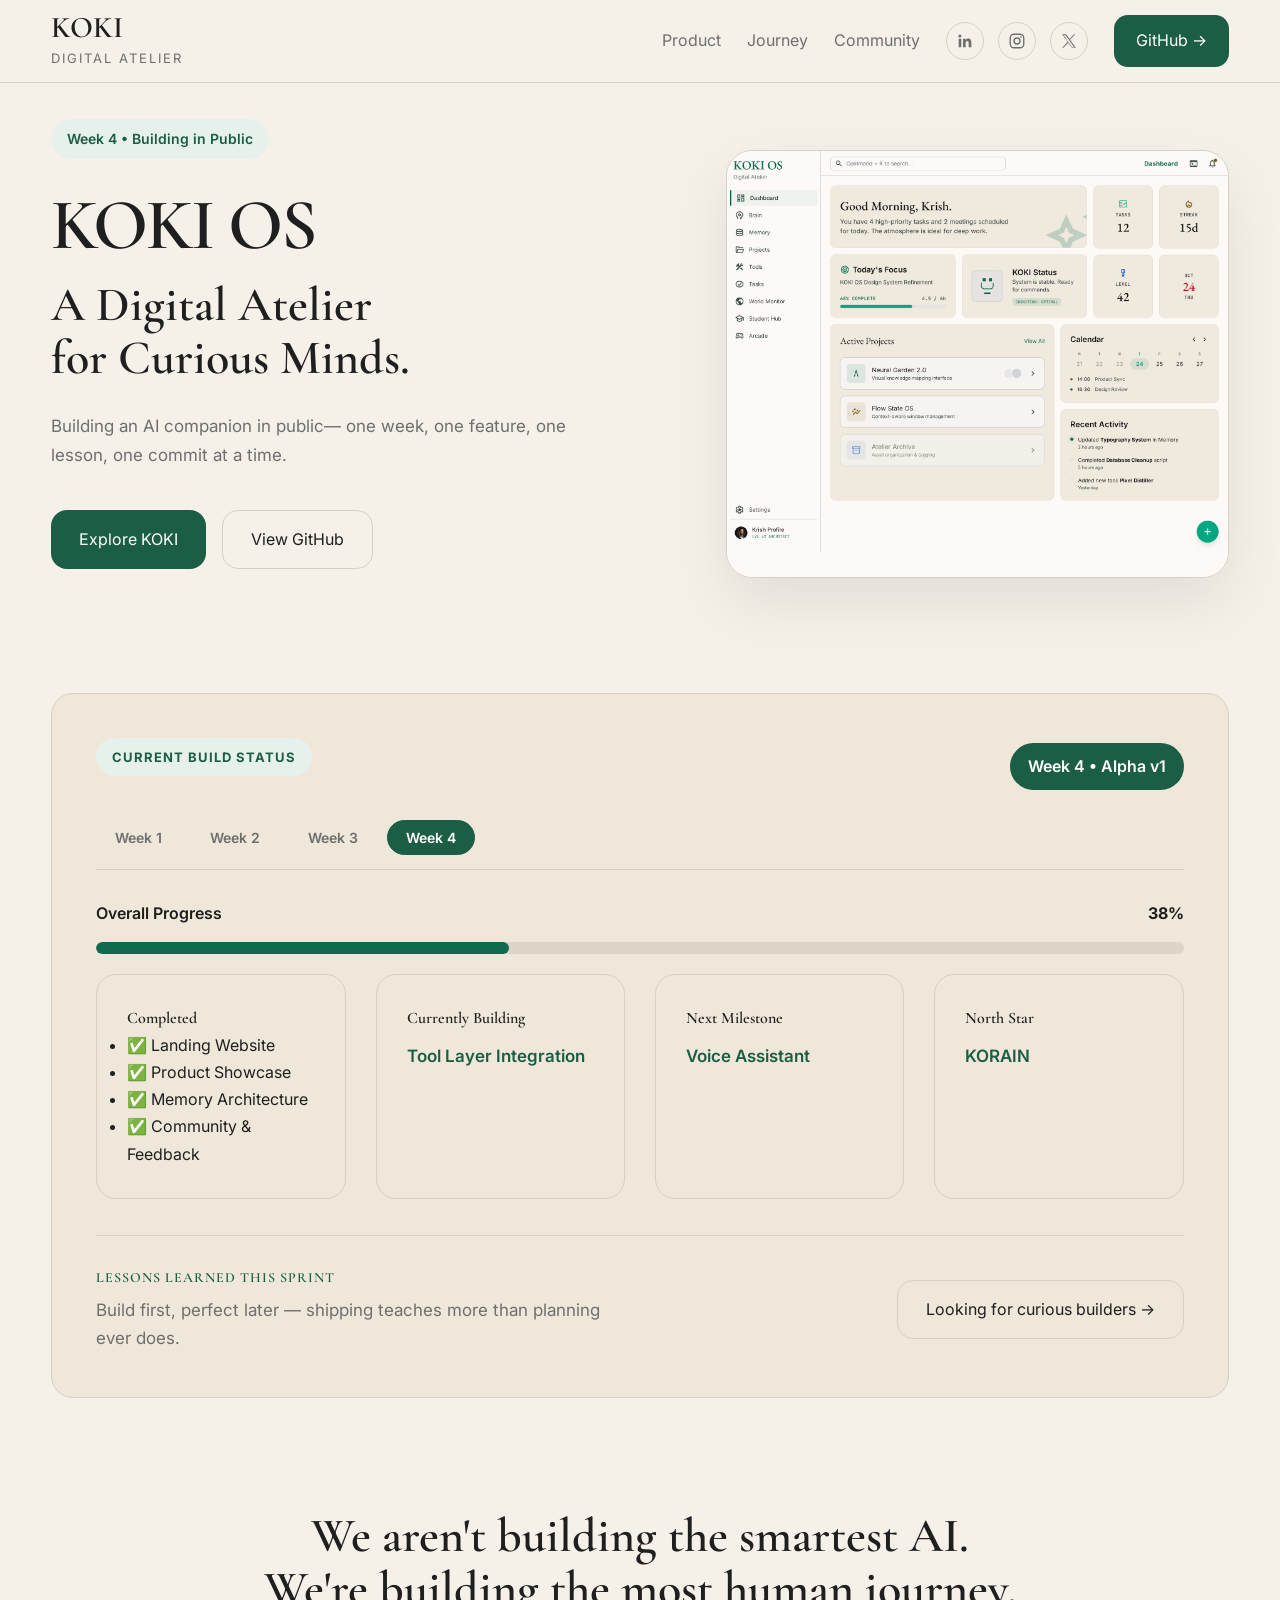
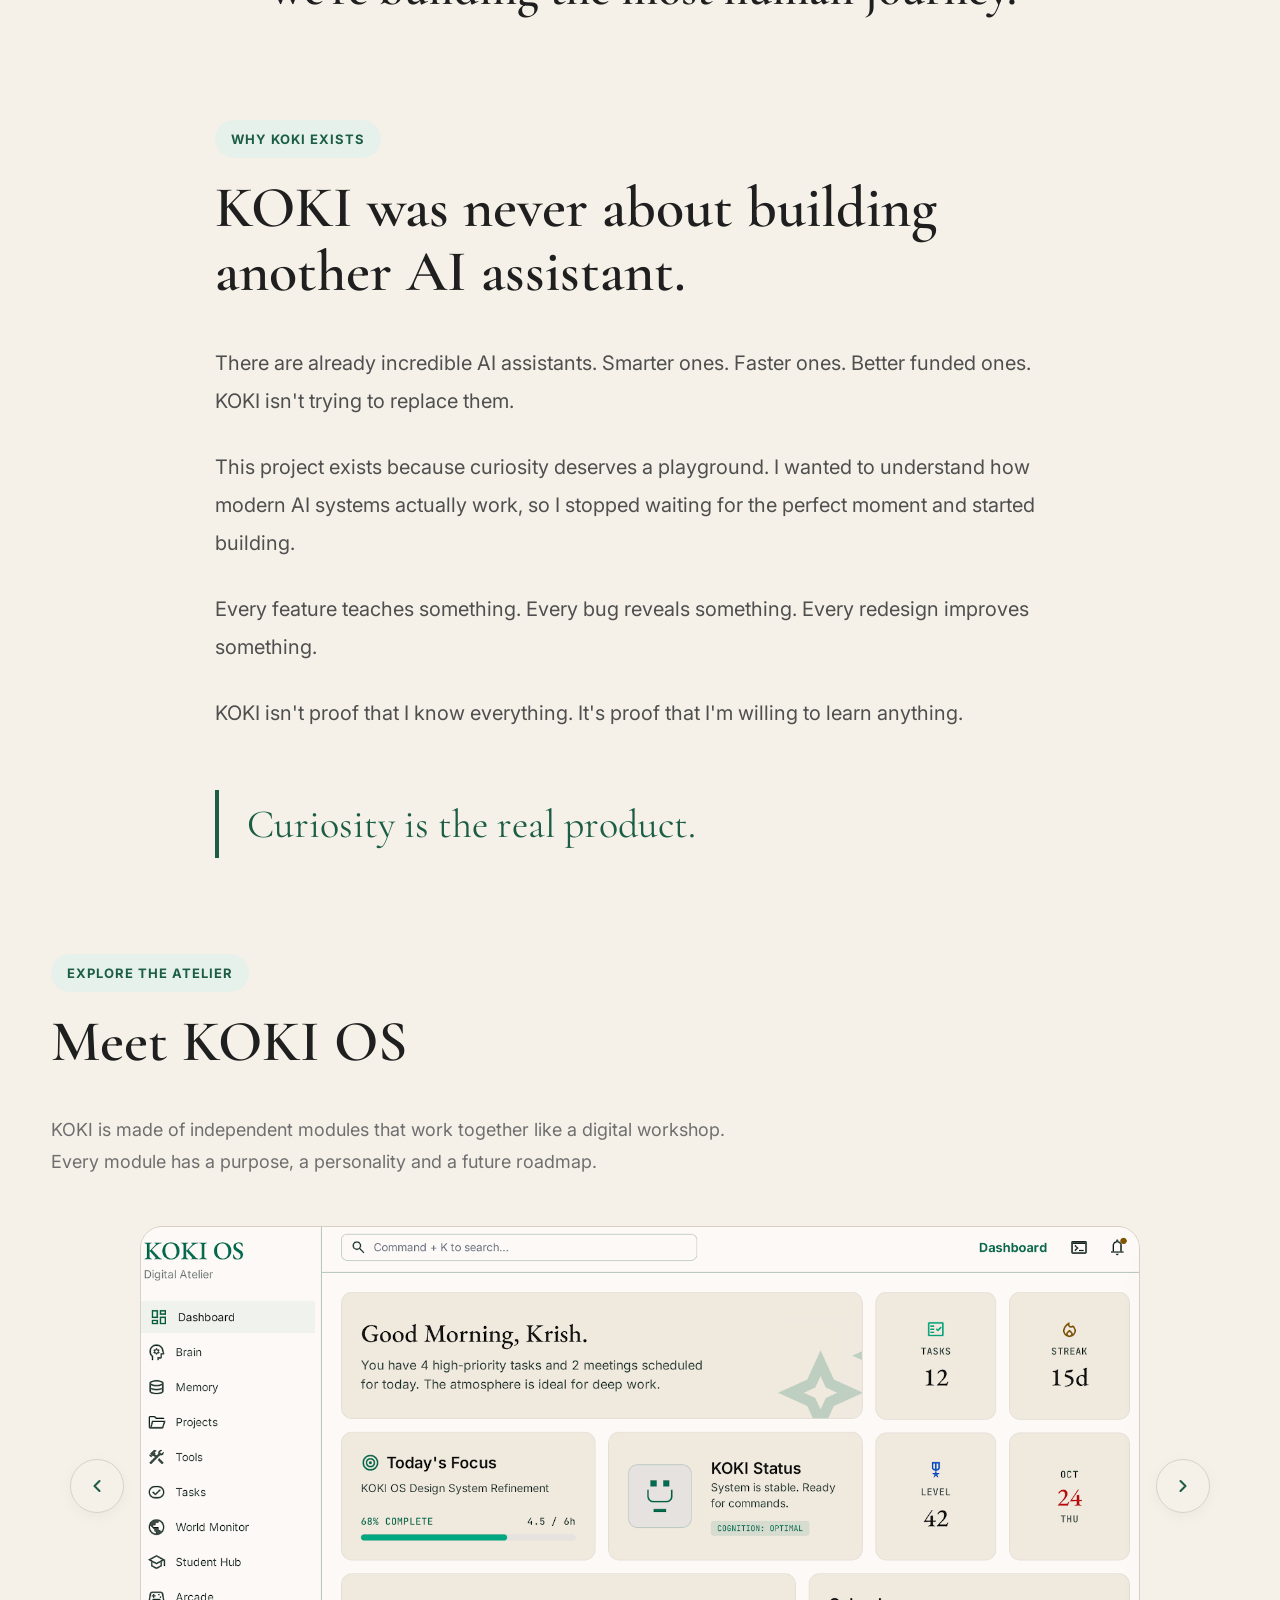
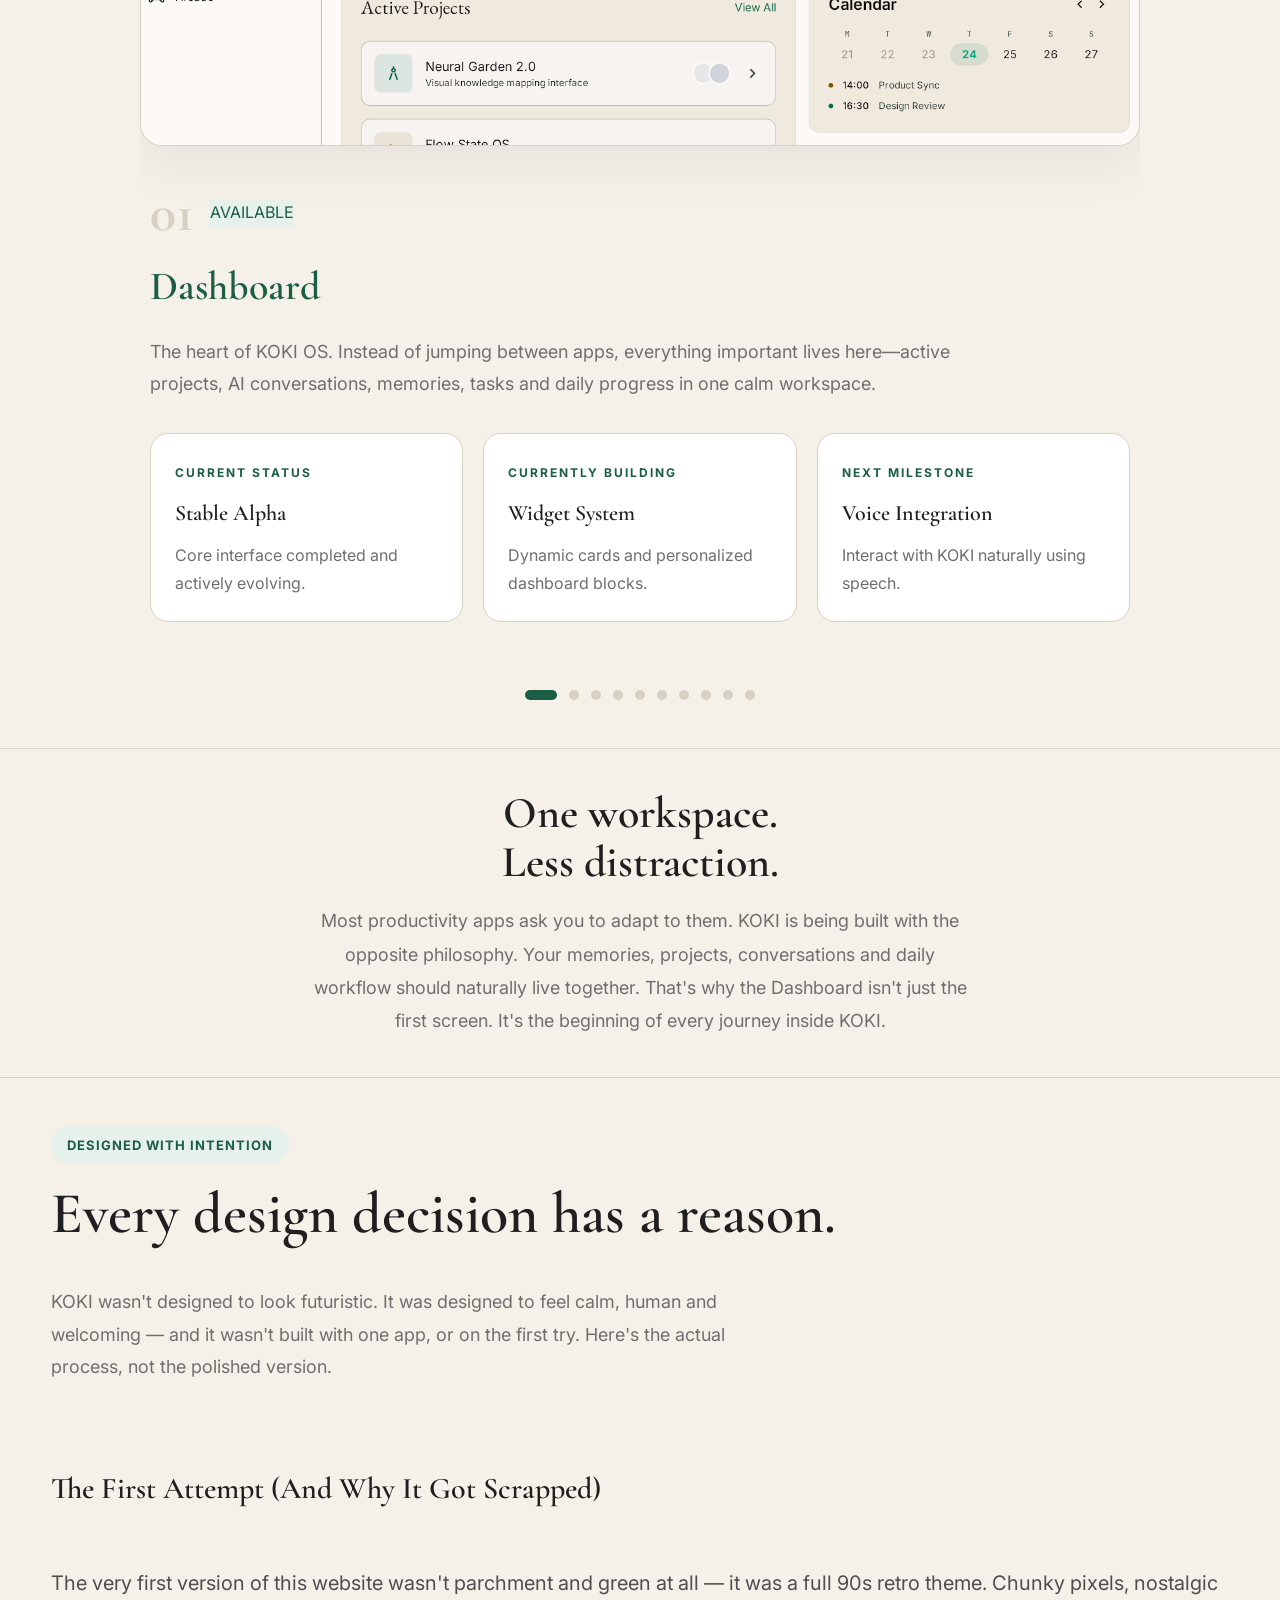
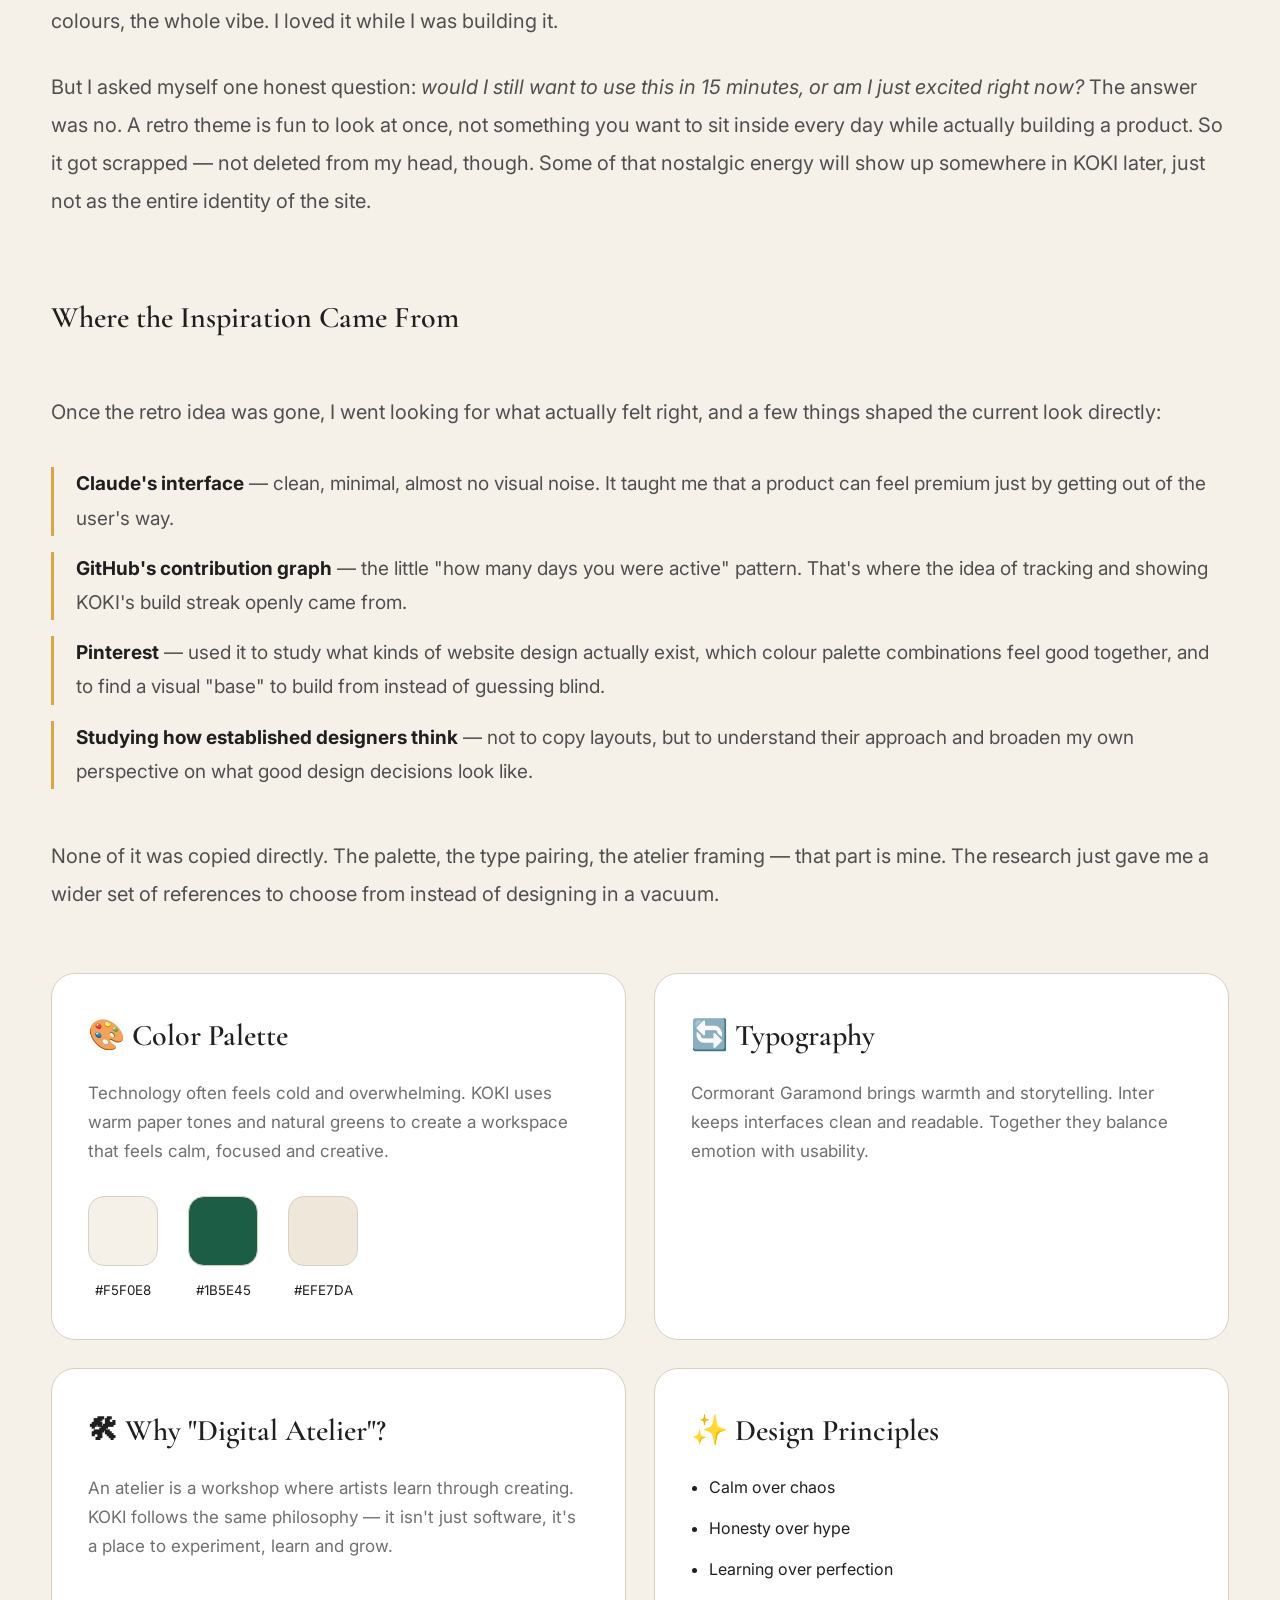
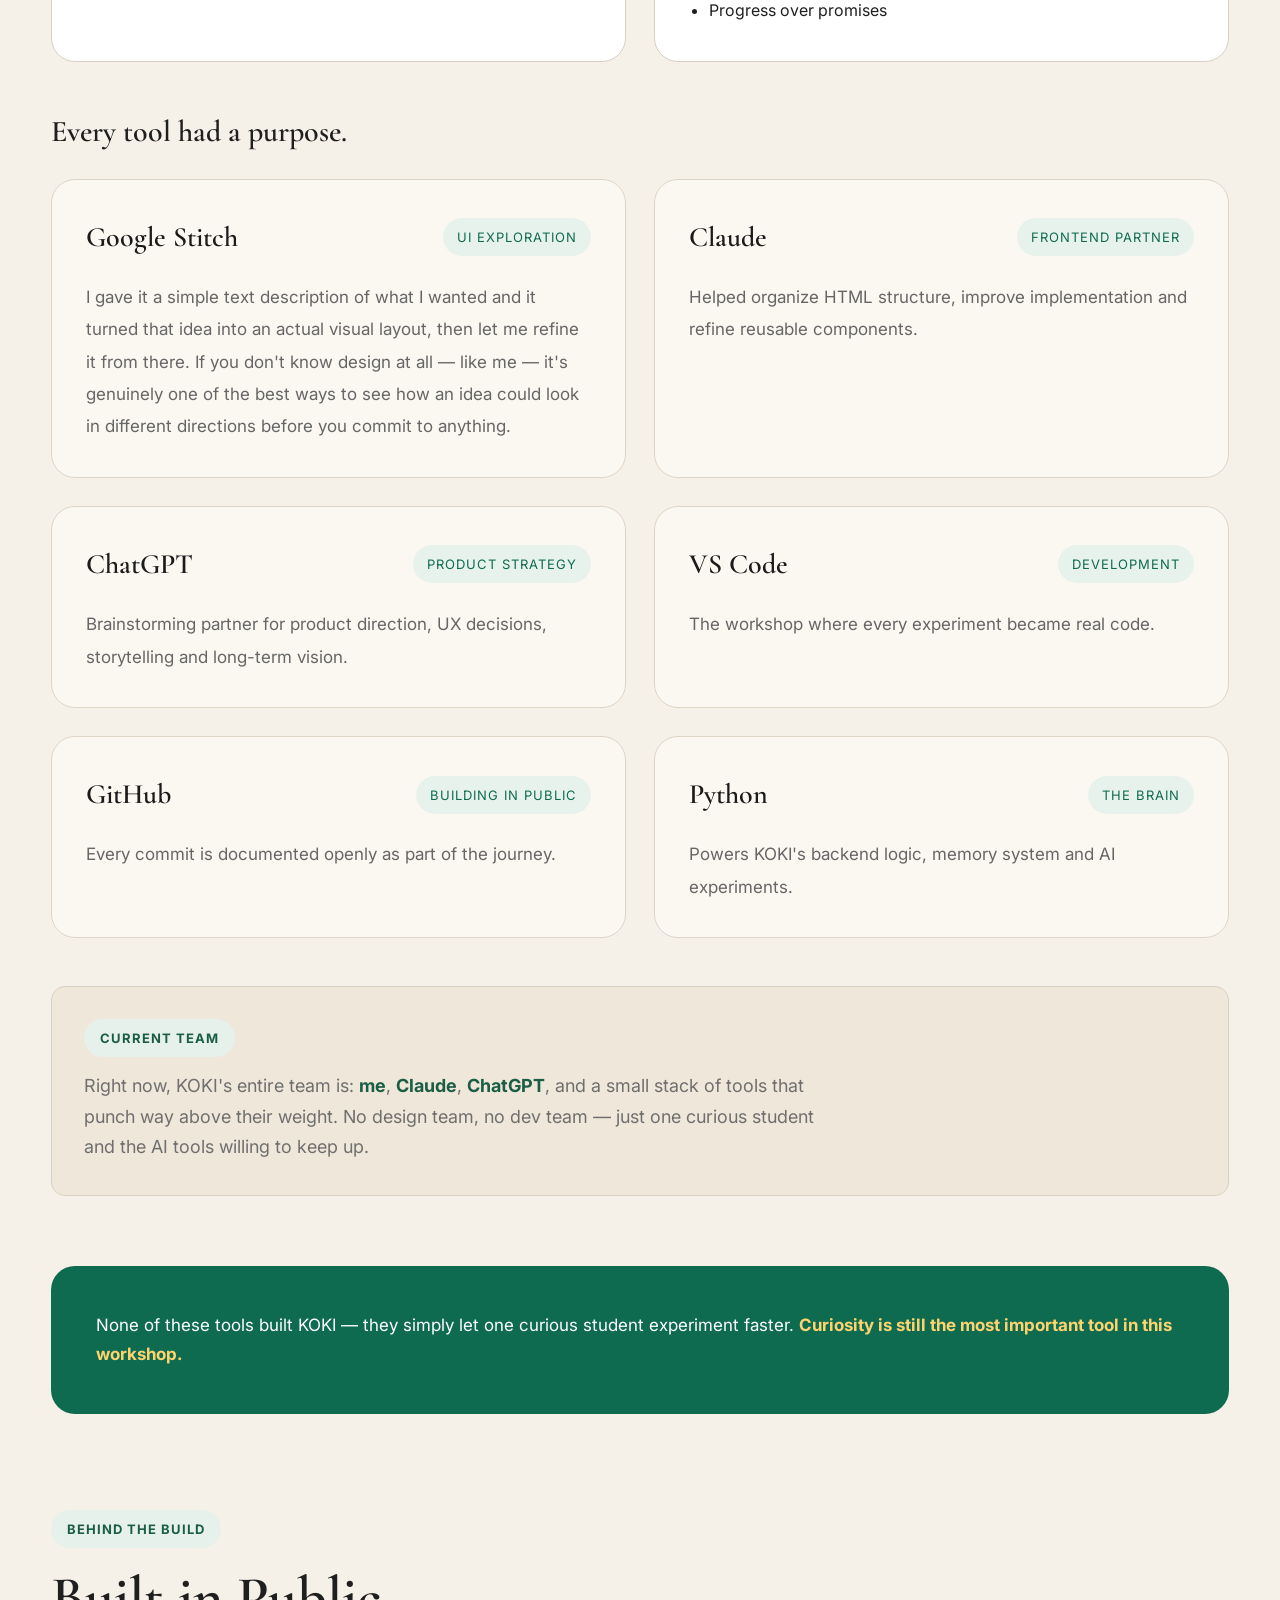
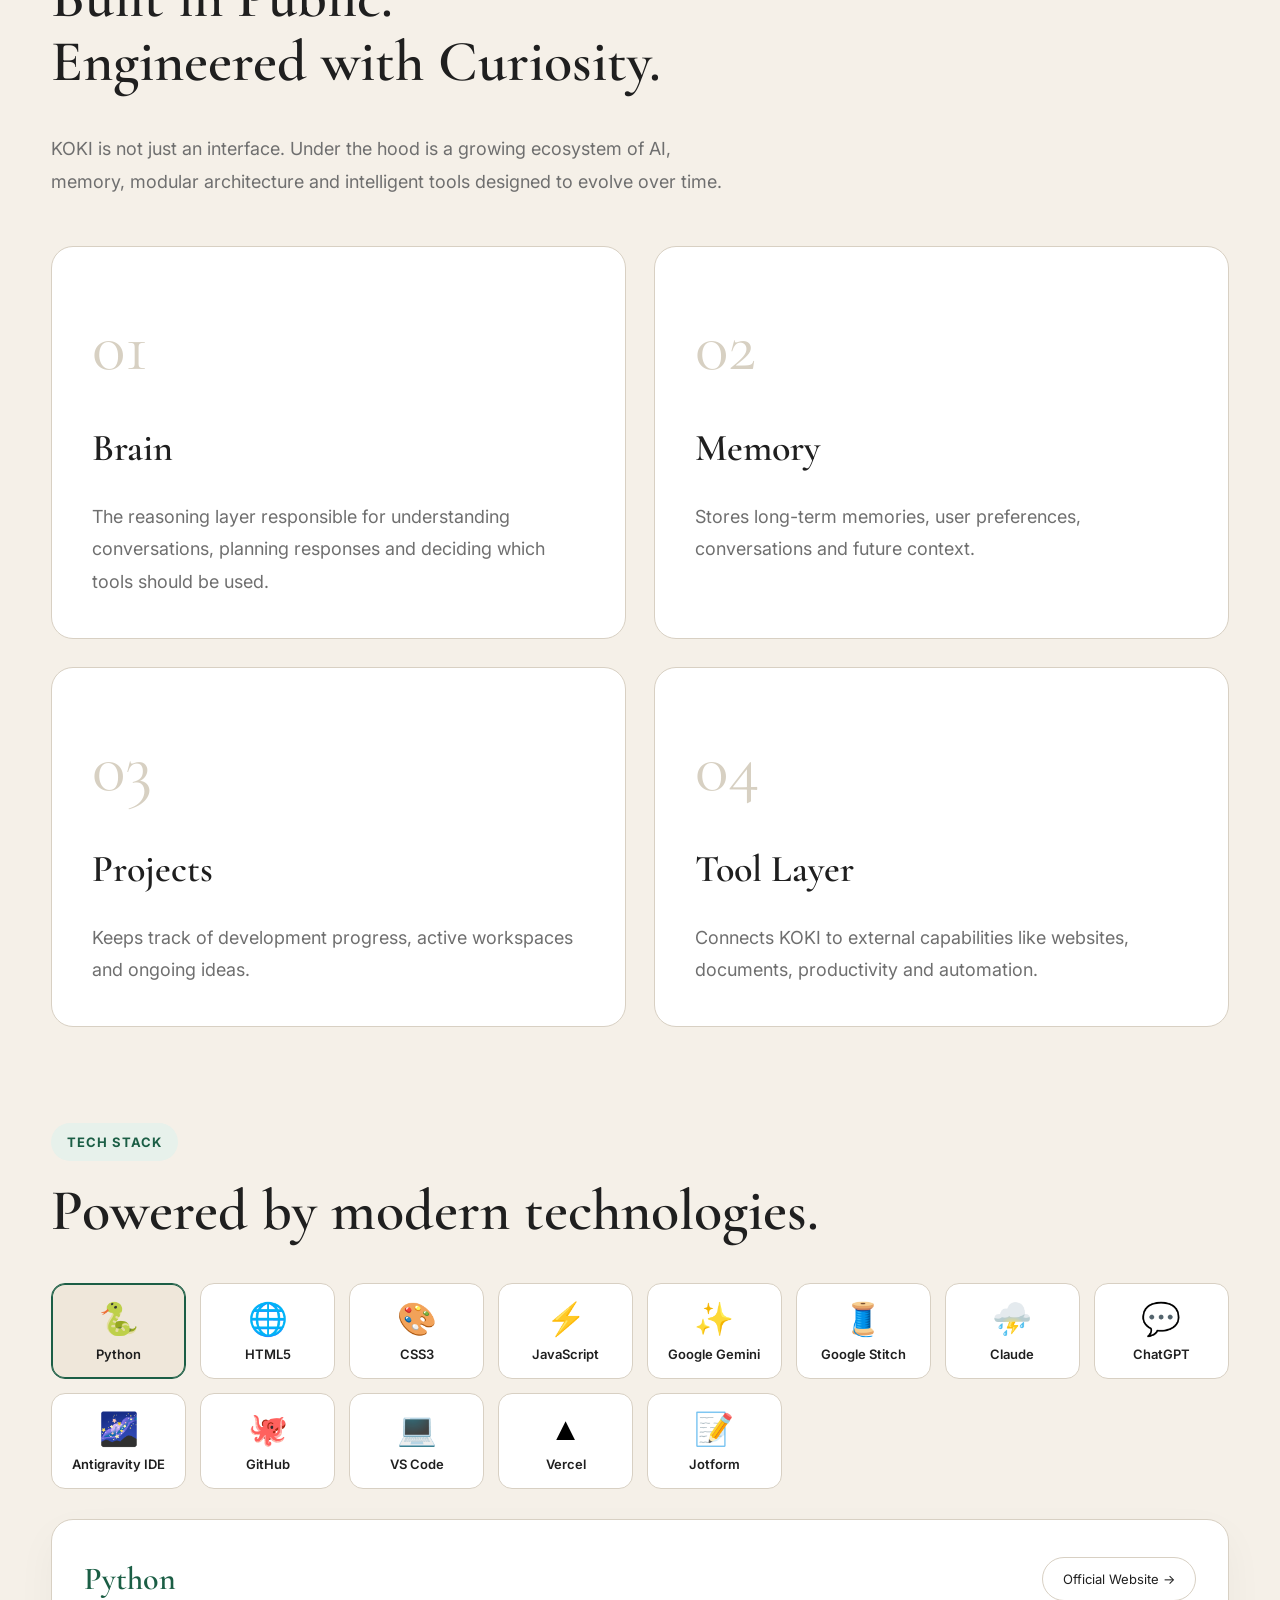
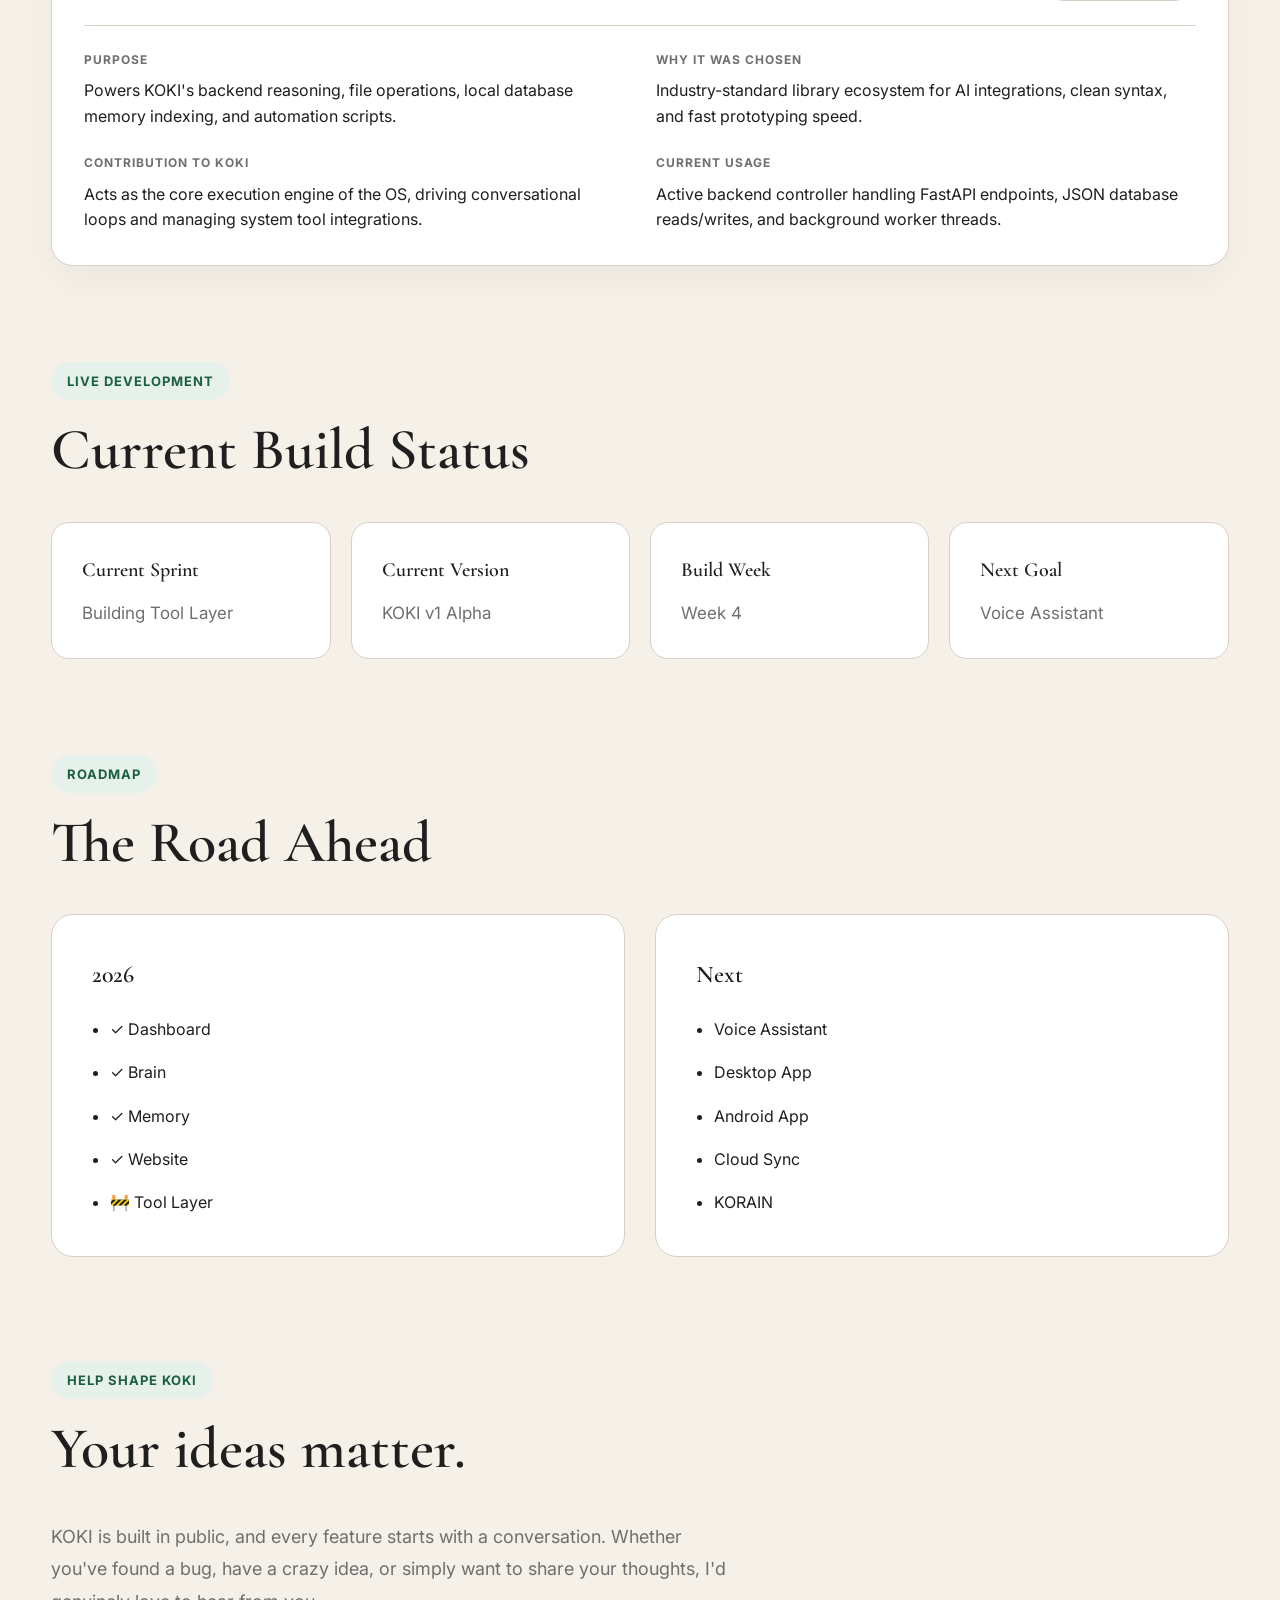
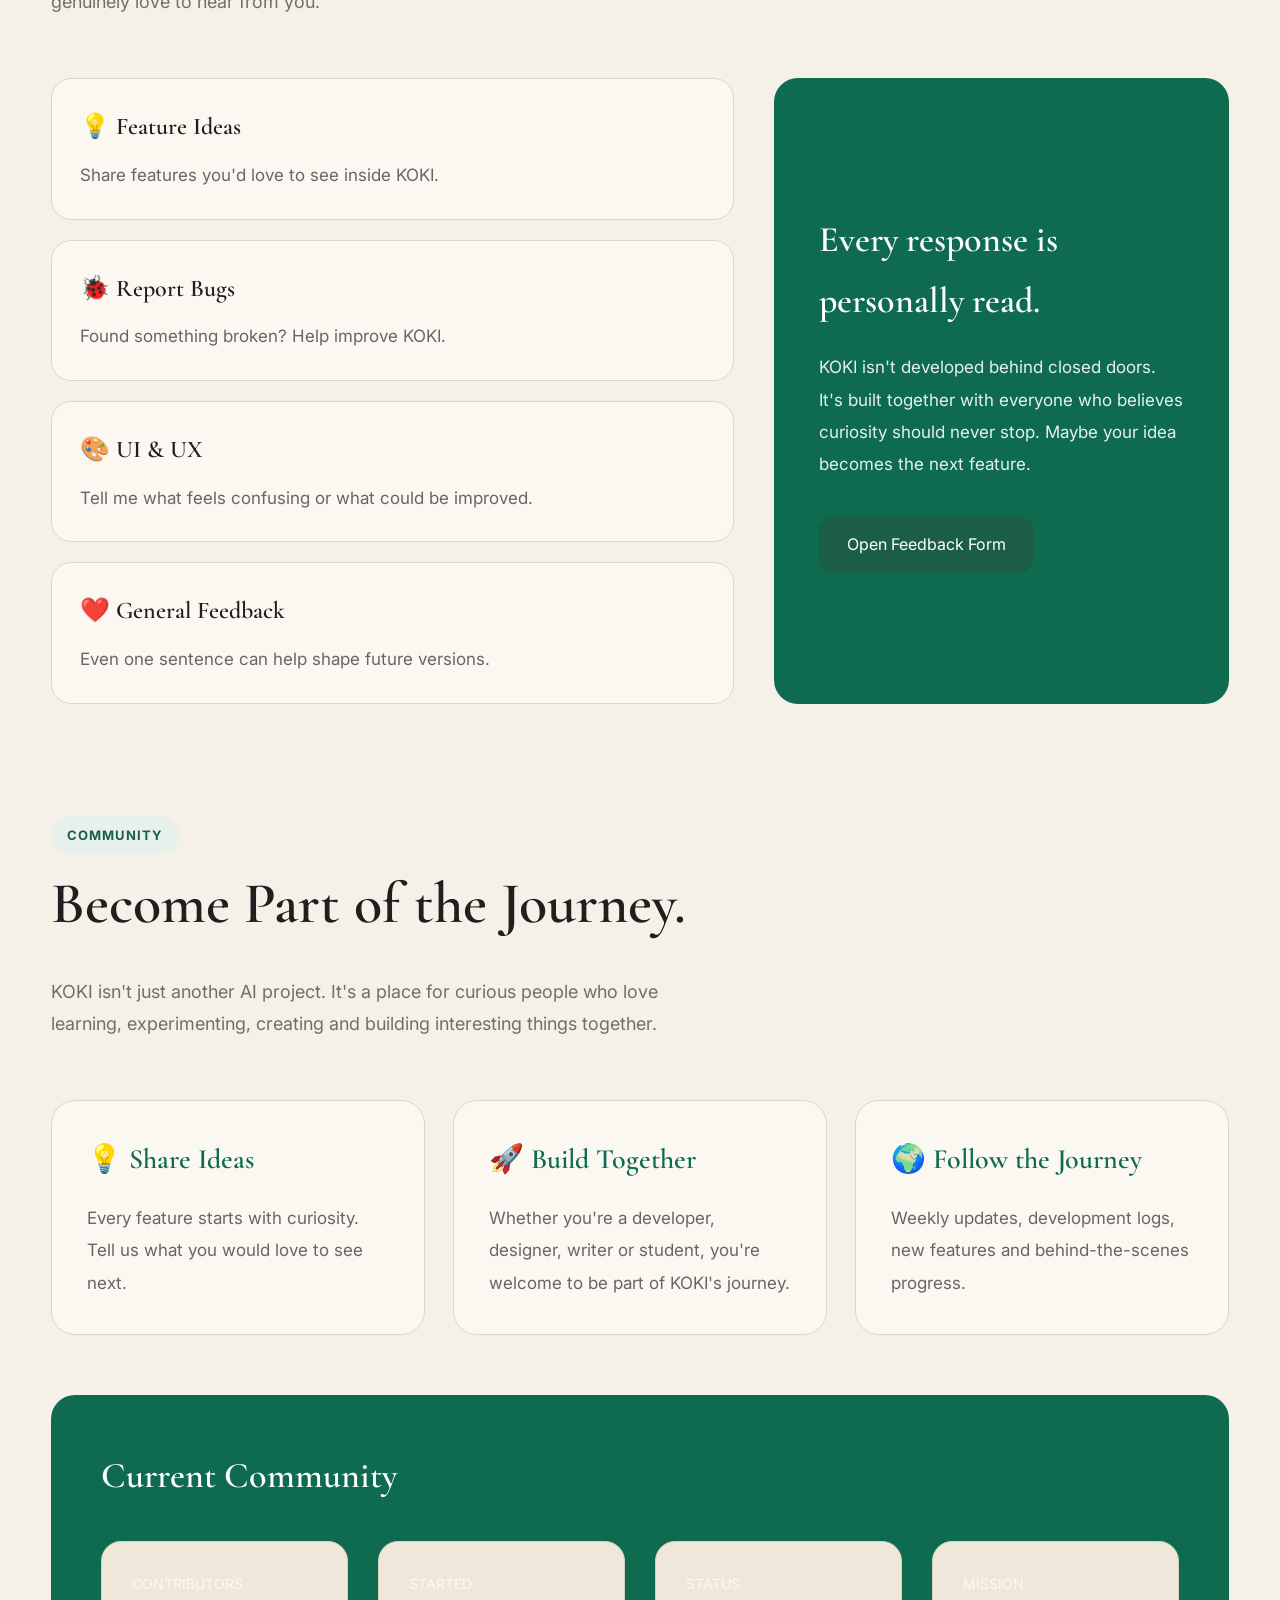
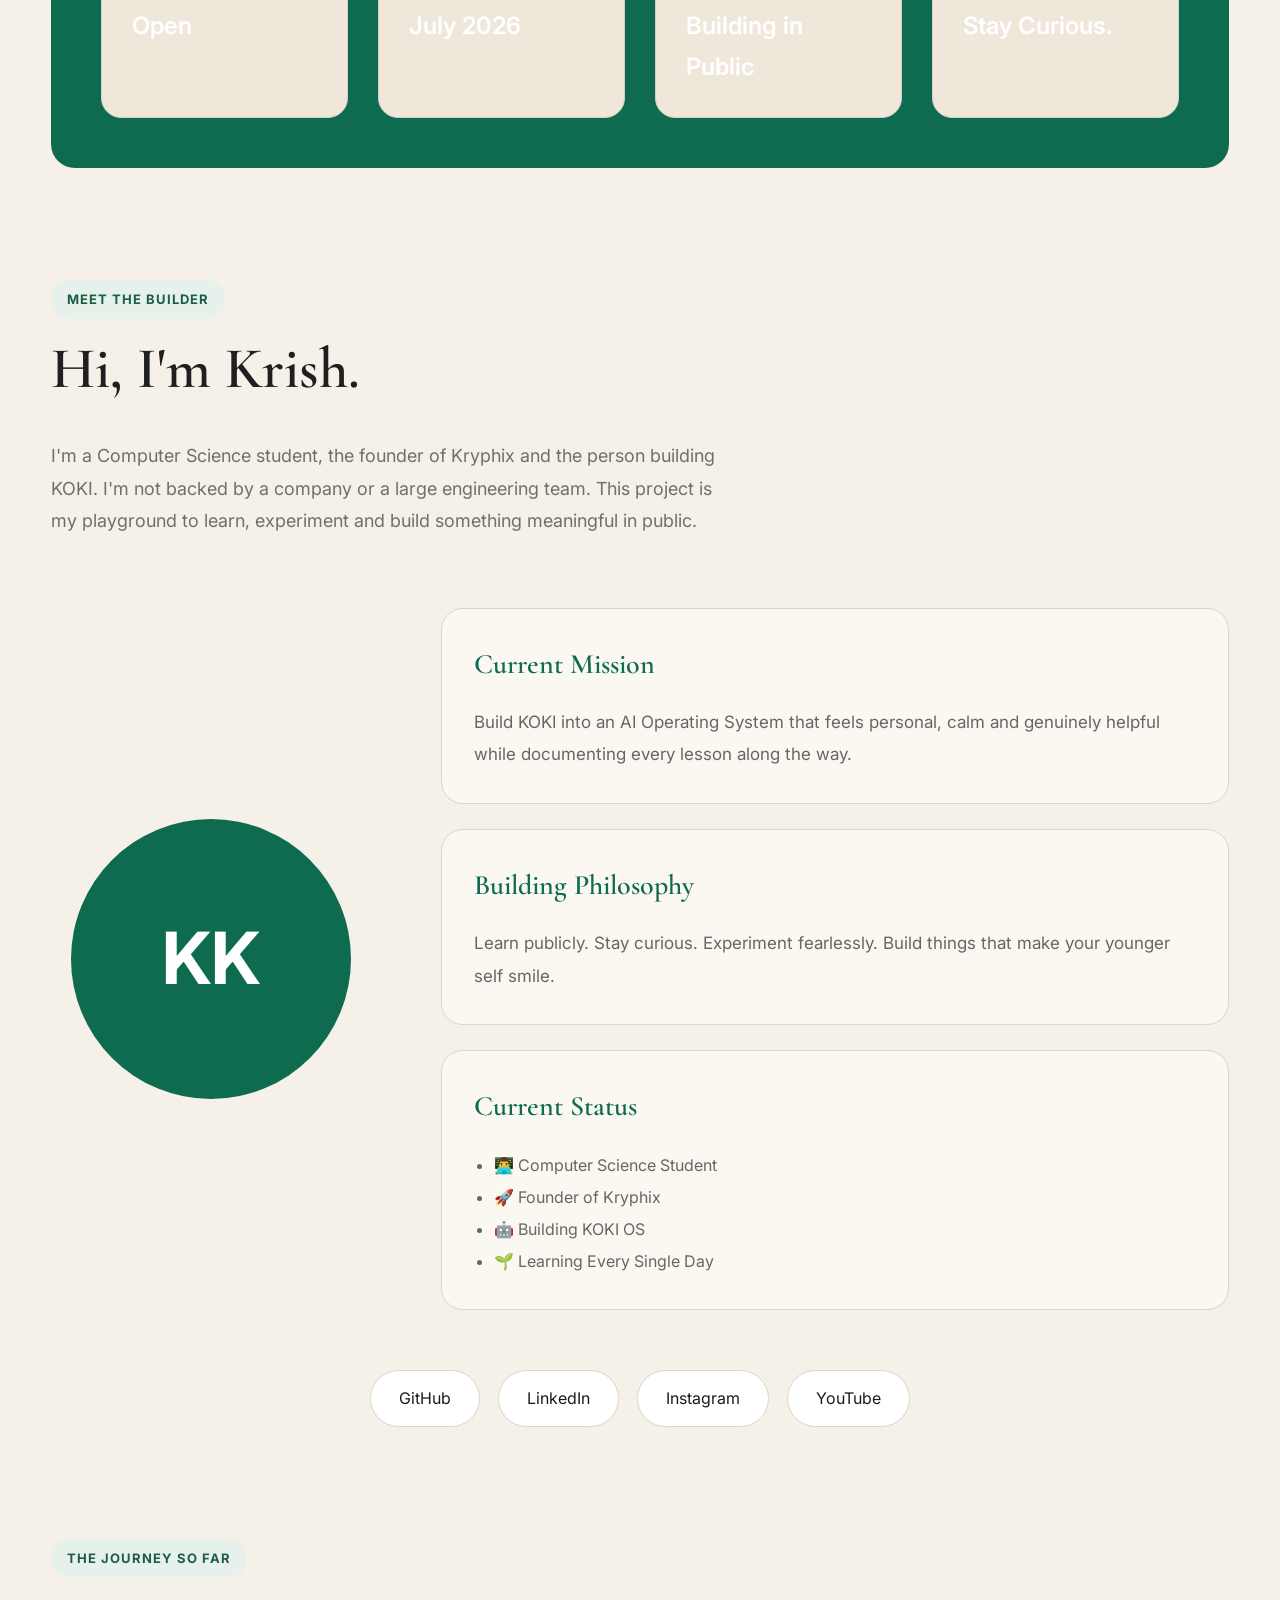
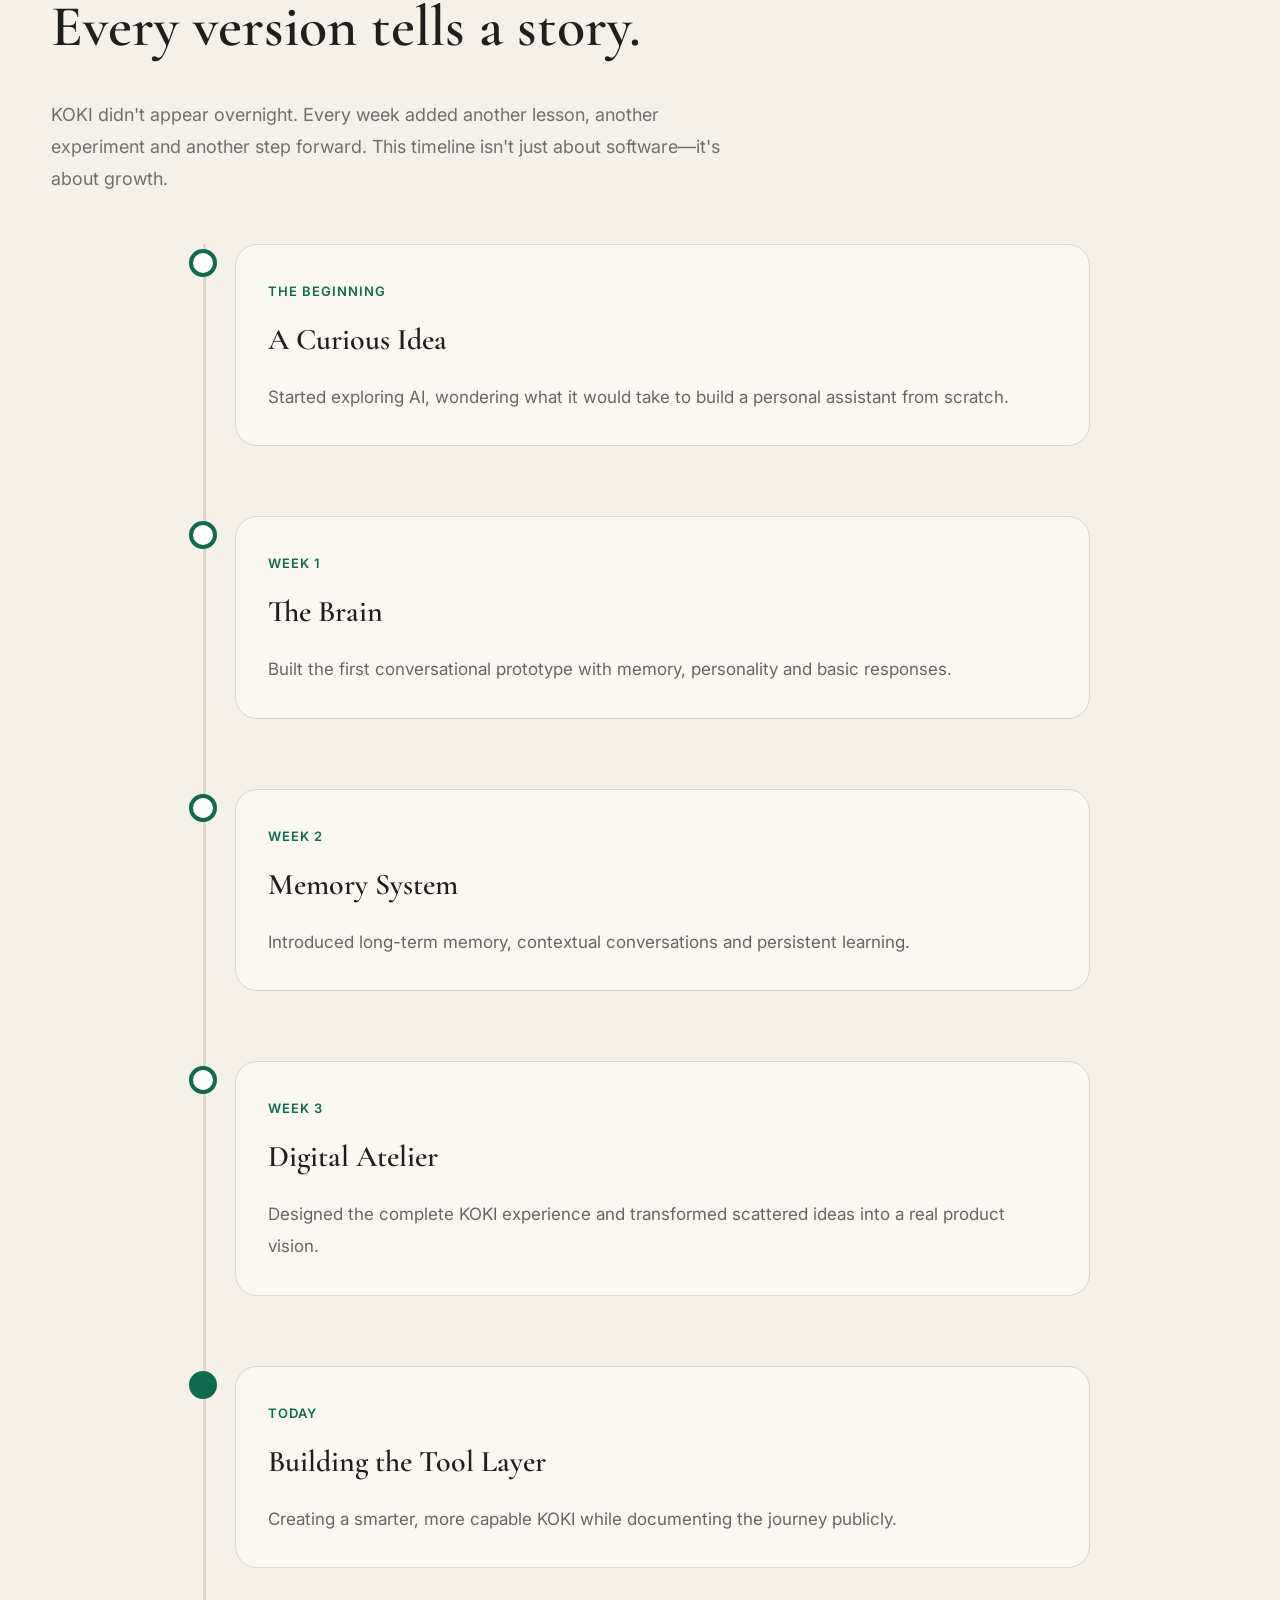
==== commit 65db4739: "UPDATE" ====
--- a/landing/index.html
+++ b/landing/index.html
@@ -161,81 +161,93 @@
 
                 <span class="section-tag">CURRENT BUILD STATUS</span>
 
-                <span class="week-version">Week 4 &bull; Alpha v1</span>
-
-            </div>
-
-            <div class="progress-item">
-
-                <span>Overall Progress</span>
-
-                <strong>38%</strong>
-
-            </div>
-
-            <div class="progress-bar">
-
-                <div class="progress-fill" style="width:38%"></div>
-
-            </div>
-
-            <div class="status-grid">
-
-                <div>
-
-                    <h4>Completed</h4>
-
-                    <ul>
-
-                        <li>&#9989; Landing Website</li>
-
-                        <li>&#9989; Product Showcase</li>
-
-                        <li>&#9989; Memory Architecture</li>
-
-                        <li>&#9989; Community &amp; Feedback</li>
-
-                    </ul>
+                <span id="status-week-badge" class="week-version">Week 4 &bull; Alpha v1</span>
+
+            </div>
+
+            <!-- Weekly Interactive Tabs -->
+            <div class="status-tabs" role="tablist" aria-label="Development Weeks">
+                <button class="status-tab" role="tab" aria-selected="false" aria-controls="status-content" data-week="1">Week 1</button>
+                <button class="status-tab" role="tab" aria-selected="false" aria-controls="status-content" data-week="2">Week 2</button>
+                <button class="status-tab" role="tab" aria-selected="false" aria-controls="status-content" data-week="3">Week 3</button>
+                <button class="status-tab active" role="tab" aria-selected="true" aria-controls="status-content" data-week="4">Week 4</button>
+            </div>
+
+            <div id="status-content" class="status-content-wrapper">
+
+                <div class="progress-item">
+
+                    <span>Overall Progress</span>
+
+                    <strong id="status-progress-text">38%</strong>
 
                 </div>
 
-                <div>
-
-                    <h4>Currently Building</h4>
-
-                    <p>Tool Layer Integration</p>
+                <div class="progress-bar">
+
+                    <div id="status-progress-fill" class="progress-fill" style="width:38%"></div>
 
                 </div>
 
-                <div>
-
-                    <h4>Next Milestone</h4>
-
-                    <p>Voice Assistant</p>
+                <div class="status-grid">
+
+                    <div>
+
+                        <h4>Completed</h4>
+
+                        <ul id="status-completed-list">
+
+                            <li>&#9989; Landing Website</li>
+
+                            <li>&#9989; Product Showcase</li>
+
+                            <li>&#9989; Memory Architecture</li>
+
+                            <li>&#9989; Community &amp; Feedback</li>
+
+                        </ul>
+
+                    </div>
+
+                    <div>
+
+                        <h4>Currently Building</h4>
+
+                        <p id="status-building-text">Tool Layer Integration</p>
+
+                    </div>
+
+                    <div>
+
+                        <h4>Next Milestone</h4>
+
+                        <p id="status-milestone-text">Voice Assistant</p>
+
+                    </div>
+
+                    <div>
+
+                        <h4>North Star</h4>
+
+                        <p id="status-northstar-text">KORAIN</p>
+
+                    </div>
 
                 </div>
 
-                <div>
-
-                    <h4>North Star</h4>
-
-                    <p>KORAIN</p>
+                <div class="status-footer">
+
+                    <div class="lessons">
+
+                        <h4>Lessons Learned This Sprint</h4>
+
+                        <p id="status-lesson-text">Build first, perfect later &mdash; shipping teaches more than planning ever does.</p>
+
+                    </div>
+
+                    <a href="#community" class="secondary-btn">Looking for curious builders &rarr;</a>
 
                 </div>
-
-            </div>
-
-            <div class="status-footer">
-
-                <div class="lessons">
-
-                    <h4>Lessons Learned This Sprint</h4>
-
-                    <p>Build first, perfect later &mdash; shipping teaches more than planning ever does.</p>
-
-                </div>
-
-                <a href="#community" class="secondary-btn">Looking for curious builders &rarr;</a>
 
             </div>
 
@@ -344,666 +356,383 @@
 
     </div>
 
-    <!-- Dashboard -->
-
-    <div class="feature">
-
-        <div class="container feature-grid">
-
-            <div class="feature-image">
-
-                <img src="assets/dashboard.png">
-
-            </div>
-
-            <div class="feature-content">
-
-                <div class="feature-top">
-
-                    <span class="feature-number">
-                        01
-                    </span>
-
-                    <span class="feature-status live">
-                        AVAILABLE
-                    </span>
+    <!-- ================= PRODUCT TOUR ================= -->
+    <div class="tour-container">
+        <div class="tour-wrapper">
+            <!-- Navigation arrows -->
+            <button class="tour-nav-btn prev" aria-label="Previous slide">
+                <svg viewBox="0 0 24 24" fill="none" stroke="currentColor" stroke-width="2.5" stroke-linecap="round" stroke-linejoin="round">
+                    <path d="M15 18l-6-6 6-6"/>
+                </svg>
+            </button>
+            <button class="tour-nav-btn next" aria-label="Next slide">
+                <svg viewBox="0 0 24 24" fill="none" stroke="currentColor" stroke-width="2.5" stroke-linecap="round" stroke-linejoin="round">
+                    <path d="M9 18l6-6-6-6"/>
+                </svg>
+            </button>
+
+            <!-- Slider window -->
+            <div class="tour-slider" role="region" aria-label="Product Features Tour">
+                <div class="tour-slides-track">
+                    
+                    <!-- Slide 1: Dashboard -->
+                    <div class="tour-slide active" role="group" aria-roledescription="slide" aria-label="1 of 10" id="slide-dashboard">
+                        <div class="tour-image-container">
+                            <img src="assets/dashboard.png" alt="KOKI Dashboard" class="tour-image">
+                        </div>
+                        <div class="tour-info">
+                            <div class="tour-meta">
+                                <span class="tour-number">01</span>
+                                <span class="tour-status live">AVAILABLE</span>
+                            </div>
+                            <h3 class="tour-title">Dashboard</h3>
+                            <p class="tour-desc">
+                                The heart of KOKI OS. Instead of jumping between apps, everything important lives here—active projects, AI conversations, memories, tasks and daily progress in one calm workspace.
+                            </p>
+                            <div class="tour-highlights">
+                                <div class="highlight-card">
+                                    <span>Current Status</span>
+                                    <h4>Stable Alpha</h4>
+                                    <p>Core interface completed and actively evolving.</p>
+                                </div>
+                                <div class="highlight-card">
+                                    <span>Currently Building</span>
+                                    <h4>Widget System</h4>
+                                    <p>Dynamic cards and personalized dashboard blocks.</p>
+                                </div>
+                                <div class="highlight-card">
+                                    <span>Next Milestone</span>
+                                    <h4>Voice Integration</h4>
+                                    <p>Interact with KOKI naturally using speech.</p>
+                                </div>
+                            </div>
+                        </div>
+                    </div>
+
+                    <!-- Slide 2: Brain -->
+                    <div class="tour-slide" role="group" aria-roledescription="slide" aria-label="2 of 10" id="slide-brain">
+                        <div class="tour-image-container">
+                            <img src="assets/brain.png" alt="KOKI Brain" class="tour-image" loading="lazy">
+                        </div>
+                        <div class="tour-info">
+                            <div class="tour-meta">
+                                <span class="tour-number">02</span>
+                                <span class="tour-status live">AVAILABLE</span>
+                            </div>
+                            <h3 class="tour-title">Brain</h3>
+                            <p class="tour-desc">
+                                The reasoning engine of KOKI. Context aware. Hinglish conversations. Tool calling. Intelligent planning.
+                            </p>
+                            <div class="tour-highlights single-action">
+                                <a href="#" class="primary-btn">Learn More</a>
+                            </div>
+                        </div>
+                    </div>
+
+                    <!-- Slide 3: Memory -->
+                    <div class="tour-slide" role="group" aria-roledescription="slide" aria-label="3 of 10" id="slide-memory">
+                        <div class="tour-image-container">
+                            <img src="assets/memory.png" alt="KOKI Memory" class="tour-image" loading="lazy">
+                        </div>
+                        <div class="tour-info">
+                            <div class="tour-meta">
+                                <span class="tour-number">03</span>
+                                <span class="tour-status live">AVAILABLE</span>
+                            </div>
+                            <h3 class="tour-title">Memory</h3>
+                            <p class="tour-desc">
+                                The long-term memory of KOKI. Conversations don't disappear after a chat ends. Interests, projects, preferences and important moments are remembered so future interactions become more personal and more useful.
+                            </p>
+                            <div class="tour-highlights">
+                                <div class="highlight-card">
+                                    <span>Current Status</span>
+                                    <h4>Persistent Memory</h4>
+                                    <p>Stores information across conversations.</p>
+                                </div>
+                                <div class="highlight-card">
+                                    <span>Currently Building</span>
+                                    <h4>Biography Engine</h4>
+                                    <p>Create an evolving profile from memories.</p>
+                                </div>
+                                <div class="highlight-card">
+                                    <span>Next Milestone</span>
+                                    <h4>Semantic Search</h4>
+                                    <p>Find memories naturally using meaning.</p>
+                                </div>
+                            </div>
+                        </div>
+                    </div>
+
+                    <!-- Slide 4: Projects -->
+                    <div class="tour-slide" role="group" aria-roledescription="slide" aria-label="4 of 10" id="slide-projects">
+                        <div class="tour-image-container">
+                            <img src="assets/projects.png" alt="KOKI Projects" class="tour-image" loading="lazy">
+                        </div>
+                        <div class="tour-info">
+                            <div class="tour-meta">
+                                <span class="tour-number">04</span>
+                                <span class="tour-status live">AVAILABLE</span>
+                            </div>
+                            <h3 class="tour-title">Projects</h3>
+                            <p class="tour-desc">
+                                Build, organize and track everything you're creating. KOKI understands ongoing work and helps you manage ideas, development progress and future plans from one place.
+                            </p>
+                            <div class="tour-highlights">
+                                <div class="highlight-card">
+                                    <span>Current Status</span>
+                                    <h4>Project Tracking</h4>
+                                    <p>Organize ongoing work inside one workspace.</p>
+                                </div>
+                                <div class="highlight-card">
+                                    <span>Currently Building</span>
+                                    <h4>Git Integration</h4>
+                                    <p>Connect repositories and development workflow.</p>
+                                </div>
+                                <div class="highlight-card">
+                                    <span>Next Milestone</span>
+                                    <h4>Project Intelligence</h4>
+                                    <p>AI understands every project automatically.</p>
+                                </div>
+                            </div>
+                        </div>
+                    </div>
+
+                    <!-- Slide 5: Student Hub -->
+                    <div class="tour-slide" role="group" aria-roledescription="slide" aria-label="5 of 10" id="slide-student">
+                        <div class="tour-image-container">
+                            <img src="assets/student.png" alt="KOKI Student Hub" class="tour-image" loading="lazy">
+                        </div>
+                        <div class="tour-info">
+                            <div class="tour-meta">
+                                <span class="tour-number">05</span>
+                                <span class="tour-status coming">COMING SOON</span>
+                            </div>
+                            <h3 class="tour-title">Student Hub</h3>
+                            <p class="tour-desc">
+                                Built for students who want one place to manage their academic life. Track assignments, attendance, exams, notes, PYQs and study progress without switching between multiple apps.
+                            </p>
+                            <div class="tour-highlights">
+                                <div class="highlight-card">
+                                    <span>Planned</span>
+                                    <h4>Study Dashboard</h4>
+                                    <p>Attendance, CGPA, exams and deadlines.</p>
+                                </div>
+                                <div class="highlight-card">
+                                    <span>Future</span>
+                                    <h4>AI Study Assistant</h4>
+                                    <p>Summaries, quizzes and revision plans.</p>
+                                </div>
+                                <div class="highlight-card">
+                                    <span>Vision</span>
+                                    <h4>Complete Academic OS</h4>
+                                    <p>Everything a student needs in one place.</p>
+                                </div>
+                            </div>
+                        </div>
+                    </div>
+
+                    <!-- Slide 6: Tasks -->
+                    <div class="tour-slide" role="group" aria-roledescription="slide" aria-label="6 of 10" id="slide-tasks">
+                        <div class="tour-image-container">
+                            <img src="assets/tasks.png" alt="KOKI Tasks" class="tour-image" loading="lazy">
+                        </div>
+                        <div class="tour-info">
+                            <div class="tour-meta">
+                                <span class="tour-number">06</span>
+                                <span class="tour-status coming">COMING SOON</span>
+                            </div>
+                            <h3 class="tour-title">Tasks</h3>
+                            <p class="tour-desc">
+                                Organize your day with intelligent task management. Build habits, stay focused and let KOKI help prioritize what matters most.
+                            </p>
+                            <div class="tour-highlights">
+                                <div class="highlight-card">
+                                    <span>Planned</span>
+                                    <h4>Task Manager</h4>
+                                    <p>Create and organize daily work.</p>
+                                </div>
+                                <div class="highlight-card">
+                                    <span>Future</span>
+                                    <h4>Deep Focus</h4>
+                                    <p>Pomodoro and distraction-free sessions.</p>
+                                </div>
+                                <div class="highlight-card">
+                                    <span>Vision</span>
+                                    <h4>AI Planning</h4>
+                                    <p>Smart scheduling based on priorities.</p>
+                                </div>
+                            </div>
+                        </div>
+                    </div>
+
+                    <!-- Slide 7: World Monitor -->
+                    <div class="tour-slide" role="group" aria-roledescription="slide" aria-label="7 of 10" id="slide-world">
+                        <div class="tour-image-container">
+                            <img src="assets/world.png" alt="KOKI World Monitor" class="tour-image" loading="lazy">
+                        </div>
+                        <div class="tour-info">
+                            <div class="tour-meta">
+                                <span class="tour-number">07</span>
+                                <span class="tour-status coming">COMING SOON</span>
+                            </div>
+                            <h3 class="tour-title">World Monitor</h3>
+                            <p class="tour-desc">
+                                Stay updated with real-time news, weather, finance and sports. One intelligent feed that keeps you informed without overwhelming you.
+                            </p>
+                            <div class="tour-highlights">
+                                <div class="highlight-card">
+                                    <span>Planned</span>
+                                    <h4>Global News</h4>
+                                    <p>Personalized daily briefings.</p>
+                                </div>
+                                <div class="highlight-card">
+                                    <span>Future</span>
+                                    <h4>Finance</h4>
+                                    <p>Stocks, crypto and market updates.</p>
+                                </div>
+                                <div class="highlight-card">
+                                    <span>Vision</span>
+                                    <h4>World Intelligence</h4>
+                                    <p>Your personal global dashboard.</p>
+                                </div>
+                            </div>
+                        </div>
+                    </div>
+
+                    <!-- Slide 8: Arcade -->
+                    <div class="tour-slide" role="group" aria-roledescription="slide" aria-label="8 of 10" id="slide-arcade">
+                        <div class="tour-image-container">
+                            <img src="assets/arcade.png" alt="KOKI Arcade" class="tour-image" loading="lazy">
+                        </div>
+                        <div class="tour-info">
+                            <div class="tour-meta">
+                                <span class="tour-number">08</span>
+                                <span class="tour-status coming">COMING SOON</span>
+                            </div>
+                            <h3 class="tour-title">Arcade</h3>
+                            <p class="tour-desc">
+                                Learning shouldn't always feel like studying. Arcade transforms learning into challenges, brain games and skill-based experiences designed to keep curiosity alive.
+                            </p>
+                            <div class="tour-highlights">
+                                <div class="highlight-card">
+                                    <span>Planned</span>
+                                    <h4>Mini Games</h4>
+                                    <p>Interactive games built for learning and fun.</p>
+                                </div>
+                                <div class="highlight-card">
+                                    <span>Future</span>
+                                    <h4>Leaderboards</h4>
+                                    <p>Compete with friends and the community.</p>
+                                </div>
+                                <div class="highlight-card">
+                                    <span>Vision</span>
+                                    <h4>Learn by Playing</h4>
+                                    <p>Gamified experiences that reward curiosity.</p>
+                                </div>
+                            </div>
+                        </div>
+                    </div>
+
+                    <!-- Slide 9: Tools -->
+                    <div class="tour-slide" role="group" aria-roledescription="slide" aria-label="9 of 10" id="slide-tools">
+                        <div class="tour-image-container">
+                            <img src="assets/tools.png" alt="KOKI Tools" class="tour-image" loading="lazy">
+                        </div>
+                        <div class="tour-info">
+                            <div class="tour-meta">
+                                <span class="tour-number">09</span>
+                                <span class="tour-status coming">UNDER DEVELOPMENT</span>
+                            </div>
+                            <h3 class="tour-title">Tools</h3>
+                            <p class="tour-desc">
+                                KOKI will become an intelligent toolbox. Generate websites, documents, summaries, presentations and much more from a single workspace.
+                            </p>
+                            <div class="tour-highlights">
+                                <div class="highlight-card">
+                                    <span>Building</span>
+                                    <h4>Tool Layer</h4>
+                                    <p>The foundation powering every future capability.</p>
+                                </div>
+                                <div class="highlight-card">
+                                    <span>Future</span>
+                                    <h4>AI Workspace</h4>
+                                    <p>Create documents, websites and workflows instantly.</p>
+                                </div>
+                                <div class="highlight-card">
+                                    <span>Vision</span>
+                                    <h4>Everything Creator</h4>
+                                    <p>One place to build almost anything with AI.</p>
+                                </div>
+                            </div>
+                        </div>
+                    </div>
+
+                    <!-- Slide 10: Settings -->
+                    <div class="tour-slide" role="group" aria-roledescription="slide" aria-label="10 of 10" id="slide-settings">
+                        <div class="tour-image-container">
+                            <img src="assets/settings.png" alt="KOKI Settings" class="tour-image" loading="lazy">
+                        </div>
+                        <div class="tour-info">
+                            <div class="tour-meta">
+                                <span class="tour-number">10</span>
+                                <span class="tour-status live">AVAILABLE</span>
+                            </div>
+                            <h3 class="tour-title">Settings</h3>
+                            <p class="tour-desc">
+                                Make KOKI truly yours. Personalize appearance, preferences, memory controls and future AI integrations from one clean settings panel.
+                            </p>
+                            <div class="tour-highlights">
+                                <div class="highlight-card">
+                                    <span>Available</span>
+                                    <h4>Preferences</h4>
+                                    <p>Manage personalization and system behavior.</p>
+                                </div>
+                                <div class="highlight-card">
+                                    <span>Future</span>
+                                    <h4>Themes</h4>
+                                    <p>Switch between Light and Dark Atelier modes.</p>
+                                </div>
+                                <div class="highlight-card">
+                                    <span>Vision</span>
+                                    <h4>Personal AI</h4>
+                                    <p>Complete control over how KOKI works for you.</p>
+                                </div>
+                            </div>
+                        </div>
+                    </div>
 
                 </div>
-
-                <h3>Dashboard</h3>
-
-                <p>
-                    The heart of KOKI OS. Instead of jumping between apps, everything important lives here—active projects, AI conversations, memories, tasks and daily progress in one calm workspace.
-                </p>
-
-                <div class="feature-highlights">
-
-                    <div class="highlight-card">
-                        <span>Current Status</span>
-                        <h4>Stable Alpha</h4>
-                        <p>Core interface completed and actively evolving.</p>
-                    </div>
-
-                    <div class="highlight-card">
-                        <span>Currently Building</span>
-                        <h4>Widget System</h4>
-                        <p>Dynamic cards and personalized dashboard blocks.</p>
-                    </div>
-
-                    <div class="highlight-card">
-                        <span>Next Milestone</span>
-                        <h4>Voice Integration</h4>
-                        <p>Interact with KOKI naturally using speech.</p>
-                    </div>
-
-                </div>
-
-            </div>
-
+            </div>
+
+            <!-- Dots Indicators -->
+            <div class="tour-dots" role="tablist" aria-label="Slide indicators">
+                <button class="tour-dot active" role="tab" aria-selected="true" aria-label="Go to slide 1" data-slide="0"></button>
+                <button class="tour-dot" role="tab" aria-selected="false" aria-label="Go to slide 2" data-slide="1"></button>
+                <button class="tour-dot" role="tab" aria-selected="false" aria-label="Go to slide 3" data-slide="2"></button>
+                <button class="tour-dot" role="tab" aria-selected="false" aria-label="Go to slide 4" data-slide="3"></button>
+                <button class="tour-dot" role="tab" aria-selected="false" aria-label="Go to slide 5" data-slide="4"></button>
+                <button class="tour-dot" role="tab" aria-selected="false" aria-label="Go to slide 6" data-slide="5"></button>
+                <button class="tour-dot" role="tab" aria-selected="false" aria-label="Go to slide 7" data-slide="6"></button>
+                <button class="tour-dot" role="tab" aria-selected="false" aria-label="Go to slide 8" data-slide="7"></button>
+                <button class="tour-dot" role="tab" aria-selected="false" aria-label="Go to slide 9" data-slide="8"></button>
+                <button class="tour-dot" role="tab" aria-selected="false" aria-label="Go to slide 10" data-slide="9"></button>
+            </div>
         </div>
-
-    </div> 
-    <section class="story-break">
-
+    </div>
+</section>
+
+<!-- ================= STORY BREAK ================= -->
+<section class="story-break">
     <div class="container narrow">
-
-        <h2>
-            One workspace.<br>
-            Less distraction.
-        </h2>
-
+        <h2>One workspace.<br>Less distraction.</h2>
         <p>
-
             Most productivity apps ask you to adapt to them.
-
             KOKI is being built with the opposite philosophy.
-
             Your memories, projects, conversations and daily workflow should naturally live together.
-
             That's why the Dashboard isn't just the first screen.
-
             It's the beginning of every journey inside KOKI.
-
         </p>
-
     </div>
-
-</section>
-
-    <!-- Brain -->
-
-    <div class="feature alternate">
-
-        <div class="container feature-grid">
-
-            <div class="feature-content">
-
-                <div class="feature-top">
-
-    <span class="feature-number">
-        02
-    </span>
-
-    <span class="feature-status live">
-        AVAILABLE
-    </span>
-
-</div>
-
-                <h3>Brain</h3>
-
-                <p>
-
-                    The reasoning engine of KOKI.
-
-                    Context aware.
-
-                    Hinglish conversations.
-
-                    Tool calling.
-
-                    Intelligent planning.
-
-                </p>
-
-                <a href="#" class="primary-btn">
-
-                    Learn More
-
-                </a>
-
-            </div>
-
-            <div class="feature-image">
-
-                <img src="assets/brain.png">
-
-            </div>
-
-        </div>
-
-    </div>
-
-    <!-- Memory -->
-
-<div class="feature">
-
-    <div class="container feature-grid">
-
-        <div class="feature-image">
-
-            <img src="assets/memory.png" alt="KOKI Memory">
-
-        </div>
-
-        <div class="feature-content">
-
-            <div class="feature-top">
-
-                <span class="feature-number">
-                    03
-                </span>
-
-                <span class="feature-status live">
-                    AVAILABLE
-                </span>
-
-            </div>
-
-            <h3>Memory</h3>
-
-            <p>
-
-                The long-term memory of KOKI.
-
-                Conversations don't disappear after a chat ends.
-
-                Interests, projects, preferences and important moments are remembered so future interactions become more personal and more useful.
-
-            </p>
-
-            <div class="feature-highlights">
-
-                <div class="highlight-card">
-
-                    <span>Current Status</span>
-
-                    <h4>Persistent Memory</h4>
-
-                    <p>Stores information across conversations.</p>
-
-                </div>
-
-                <div class="highlight-card">
-
-                    <span>Currently Building</span>
-
-                    <h4>Biography Engine</h4>
-
-                    <p>Create an evolving profile from memories.</p>
-
-                </div>
-
-                <div class="highlight-card">
-
-                    <span>Next Milestone</span>
-
-                    <h4>Semantic Search</h4>
-
-                    <p>Find memories naturally using meaning.</p>
-
-                </div>
-
-            </div>
-
-        </div>
-
-    </div>
-
-</div> 
-
-    <!-- Projects -->
-
-<div class="feature alternate">
-
-    <div class="container feature-grid">
-
-        <div class="feature-content">
-
-            <div class="feature-top">
-
-                <span class="feature-number">
-                    04
-                </span>
-
-                <span class="feature-status live">
-                    AVAILABLE
-                </span>
-
-            </div>
-
-            <h3>Projects</h3>
-
-            <p>
-
-                Build, organize and track everything you're creating.
-
-                KOKI understands ongoing work and helps you manage ideas, development progress and future plans from one place.
-
-            </p>
-
-            <div class="feature-highlights">
-
-                <div class="highlight-card">
-
-                    <span>Current Status</span>
-
-                    <h4>Project Tracking</h4>
-
-                    <p>Organize ongoing work inside one workspace.</p>
-
-                </div>
-
-                <div class="highlight-card">
-
-                    <span>Currently Building</span>
-
-                    <h4>Git Integration</h4>
-
-                    <p>Connect repositories and development workflow.</p>
-
-                </div>
-
-                <div class="highlight-card">
-
-                    <span>Next Milestone</span>
-
-                    <h4>Project Intelligence</h4>
-
-                    <p>AI understands every project automatically.</p>
-
-                </div>
-
-            </div>
-
-        </div>
-
-        <div class="feature-image">
-
-            <img src="assets/projects.png" alt="Projects">
-
-        </div>
-
-    </div>
-
-</div>  
-
-    <!-- Student Hub -->
-
-<div class="feature">
-
-    <div class="container feature-grid">
-
-        <div class="feature-image">
-
-            <img src="assets/student.png" alt="Student Hub">
-
-        </div>
-
-        <div class="feature-content">
-
-            <div class="feature-top">
-
-                <span class="feature-number">05</span>
-
-                <span class="feature-status coming">
-                    COMING SOON
-                </span>
-
-            </div>
-
-            <h3>Student Hub</h3>
-
-            <p>
-
-                Built for students who want one place to manage their academic life.
-                Track assignments, attendance, exams, notes, PYQs and study progress without switching between multiple apps.
-
-            </p>
-
-            <div class="feature-highlights">
-
-                <div class="highlight-card">
-                    <span>Planned</span>
-                    <h4>Study Dashboard</h4>
-                    <p>Attendance, CGPA, exams and deadlines.</p>
-                </div>
-
-                <div class="highlight-card">
-                    <span>Future</span>
-                    <h4>AI Study Assistant</h4>
-                    <p>Summaries, quizzes and revision plans.</p>
-                </div>
-
-                <div class="highlight-card">
-                    <span>Vision</span>
-                    <h4>Complete Academic OS</h4>
-                    <p>Everything a student needs in one place.</p>
-                </div>
-
-            </div>
-
-        </div>
-
-    </div>
-
-</div>
-
-    <!-- Tasks -->
-
-<div class="feature alternate">
-
-    <div class="container feature-grid">
-
-        <div class="feature-content">
-
-            <div class="feature-top">
-
-                <span class="feature-number">06</span>
-
-                <span class="feature-status coming">
-                    COMING SOON
-                </span>
-
-            </div>
-
-            <h3>Tasks</h3>
-
-            <p>
-
-                Organize your day with intelligent task management.
-                Build habits, stay focused and let KOKI help prioritize what matters most.
-
-            </p>
-
-            <div class="feature-highlights">
-
-                <div class="highlight-card">
-                    <span>Planned</span>
-                    <h4>Task Manager</h4>
-                    <p>Create and organize daily work.</p>
-                </div>
-
-                <div class="highlight-card">
-                    <span>Future</span>
-                    <h4>Deep Focus</h4>
-                    <p>Pomodoro and distraction-free sessions.</p>
-                </div>
-
-                <div class="highlight-card">
-                    <span>Vision</span>
-                    <h4>AI Planning</h4>
-                    <p>Smart scheduling based on priorities.</p>
-                </div>
-
-            </div>
-
-        </div>
-
-        <div class="feature-image">
-
-            <img src="assets/tasks.png" alt="Tasks">
-
-        </div>
-
-    </div>
-
-</div>
-
-    <!-- World Monitor -->
-
-<div class="feature">
-
-    <div class="container feature-grid">
-
-        <div class="feature-image">
-
-            <img src="assets/world.png" alt="World Monitor">
-
-        </div>
-
-        <div class="feature-content">
-
-            <div class="feature-top">
-
-                <span class="feature-number">07</span>
-
-                <span class="feature-status coming">
-                    COMING SOON
-                </span>
-
-            </div>
-
-            <h3>World Monitor</h3>
-
-            <p>
-
-                Stay updated with real-time news, weather, finance and sports.
-                One intelligent feed that keeps you informed without overwhelming you.
-
-            </p>
-
-            <div class="feature-highlights">
-
-                <div class="highlight-card">
-                    <span>Planned</span>
-                    <h4>Global News</h4>
-                    <p>Personalized daily briefings.</p>
-                </div>
-
-                <div class="highlight-card">
-                    <span>Future</span>
-                    <h4>Finance</h4>
-                    <p>Stocks, crypto and market updates.</p>
-                </div>
-
-                <div class="highlight-card">
-                    <span>Vision</span>
-                    <h4>World Intelligence</h4>
-                    <p>Your personal global dashboard.</p>
-                </div>
-
-            </div>
-
-        </div>
-
-    </div>
-
-</div>  
-
-    <!-- Arcade -->
-
-<div class="feature alternate">
-
-    <div class="container feature-grid">
-
-        <div class="feature-content">
-
-            <div class="feature-top">
-
-                <span class="feature-number">08</span>
-
-                <span class="feature-status coming">
-                    COMING SOON
-                </span>
-
-            </div>
-
-            <h3>Arcade</h3>
-
-            <p>
-
-                Learning shouldn't always feel like studying.
-                Arcade transforms learning into challenges, brain games and skill-based experiences designed to keep curiosity alive.
-
-            </p>
-
-            <div class="feature-highlights">
-
-                <div class="highlight-card">
-                    <span>Planned</span>
-                    <h4>Mini Games</h4>
-                    <p>Interactive games built for learning and fun.</p>
-                </div>
-
-                <div class="highlight-card">
-                    <span>Future</span>
-                    <h4>Leaderboards</h4>
-                    <p>Compete with friends and the community.</p>
-                </div>
-
-                <div class="highlight-card">
-                    <span>Vision</span>
-                    <h4>Learn by Playing</h4>
-                    <p>Gamified experiences that reward curiosity.</p>
-                </div>
-
-            </div>
-
-        </div>
-
-        <div class="feature-image">
-
-            <img src="assets/arcade.png" alt="Arcade">
-
-        </div>
-
-    </div>
-
-</div>
-
-    <!-- Tools -->
-
-<div class="feature">
-
-    <div class="container feature-grid">
-
-        <div class="feature-image">
-
-            <img src="assets/tools.png" alt="Tools">
-
-        </div>
-
-        <div class="feature-content">
-
-            <div class="feature-top">
-
-                <span class="feature-number">09</span>
-
-                <span class="feature-status coming">
-                    UNDER DEVELOPMENT
-                </span>
-
-            </div>
-
-            <h3>Tools</h3>
-
-            <p>
-
-                KOKI will become an intelligent toolbox.
-                Generate websites, documents, summaries, presentations and much more from a single workspace.
-
-            </p>
-
-            <div class="feature-highlights">
-
-                <div class="highlight-card">
-                    <span>Building</span>
-                    <h4>Tool Layer</h4>
-                    <p>The foundation powering every future capability.</p>
-                </div>
-
-                <div class="highlight-card">
-                    <span>Future</span>
-                    <h4>AI Workspace</h4>
-                    <p>Create documents, websites and workflows instantly.</p>
-                </div>
-
-                <div class="highlight-card">
-                    <span>Vision</span>
-                    <h4>Everything Creator</h4>
-                    <p>One place to build almost anything with AI.</p>
-                </div>
-
-            </div>
-
-        </div>
-
-    </div>
-
-</div> 
-
-    <!-- Settings -->
-
-<div class="feature alternate">
-
-    <div class="container feature-grid">
-
-        <div class="feature-content">
-
-            <div class="feature-top">
-
-                <span class="feature-number">10</span>
-
-                <span class="feature-status live">
-                    AVAILABLE
-                </span>
-
-            </div>
-
-            <h3>Settings</h3>
-
-            <p>
-
-                Make KOKI truly yours.
-                Personalize appearance, preferences, memory controls and future AI integrations from one clean settings panel.
-
-            </p>
-
-            <div class="feature-highlights">
-
-                <div class="highlight-card">
-                    <span>Available</span>
-                    <h4>Preferences</h4>
-                    <p>Manage personalization and system behavior.</p>
-                </div>
-
-                <div class="highlight-card">
-                    <span>Future</span>
-                    <h4>Themes</h4>
-                    <p>Switch between Light and Dark Atelier modes.</p>
-                </div>
-
-                <div class="highlight-card">
-                    <span>Vision</span>
-                    <h4>Personal AI</h4>
-                    <p>Complete control over how KOKI works for you.</p>
-                </div>
-
-            </div>
-
-        </div>
-
-        <div class="feature-image">
-
-            <img src="assets/settings.png" alt="Settings">
-
-        </div>
-
-    </div>
-
-</div>
-
 </section>
    
 
@@ -1252,49 +981,103 @@
     </div>
 
 </section>
- <section class="section">
-
-<div class="container">
-
-<span class="section-tag">
-
-TECH STACK
-
-</span>
-
-<h2 class="section-title">
-
-Powered by modern technologies.
-
-</h2>
-
-<div class="tech-grid">
-
-<div>Python</div>
-
-<div>Google Gemini</div>
-
-<div>FastAPI</div>
-
-<div>GitHub</div>
-
-<div>HTML5</div>
-
-<div>CSS3</div>
-
-<div>JavaScript</div>
-
-<div>JSON Memory</div>
-
-<div>VS Code</div>
-
-<div>Future APIs</div>
-
-</div>
-
-</div>
-
-</section>
+    <section class="section" id="tech-ecosystem-section">
+
+    <div class="container">
+
+        <span class="section-tag">TECH STACK</span>
+
+        <h2 class="section-title">Powered by modern technologies.</h2>
+
+        <div class="tech-ecosystem-wrapper">
+            <!-- Icon/Logo Grid -->
+            <div class="tech-logo-grid" role="tablist" aria-label="Technologies Used">
+                <button class="tech-logo-btn active" role="tab" aria-selected="true" aria-controls="tech-detail-panel" data-tech="python">
+                    <span class="tech-logo-icon">🐍</span>
+                    <span class="tech-logo-name">Python</span>
+                </button>
+                <button class="tech-logo-btn" role="tab" aria-selected="false" aria-controls="tech-detail-panel" data-tech="html5">
+                    <span class="tech-logo-icon">🌐</span>
+                    <span class="tech-logo-name">HTML5</span>
+                </button>
+                <button class="tech-logo-btn" role="tab" aria-selected="false" aria-controls="tech-detail-panel" data-tech="css3">
+                    <span class="tech-logo-icon">🎨</span>
+                    <span class="tech-logo-name">CSS3</span>
+                </button>
+                <button class="tech-logo-btn" role="tab" aria-selected="false" aria-controls="tech-detail-panel" data-tech="javascript">
+                    <span class="tech-logo-icon">⚡</span>
+                    <span class="tech-logo-name">JavaScript</span>
+                </button>
+                <button class="tech-logo-btn" role="tab" aria-selected="false" aria-controls="tech-detail-panel" data-tech="gemini">
+                    <span class="tech-logo-icon">✨</span>
+                    <span class="tech-logo-name">Google Gemini</span>
+                </button>
+                <button class="tech-logo-btn" role="tab" aria-selected="false" aria-controls="tech-detail-panel" data-tech="stitch">
+                    <span class="tech-logo-icon">🧵</span>
+                    <span class="tech-logo-name">Google Stitch</span>
+                </button>
+                <button class="tech-logo-btn" role="tab" aria-selected="false" aria-controls="tech-detail-panel" data-tech="claude">
+                    <span class="tech-logo-icon">⛈️</span>
+                    <span class="tech-logo-name">Claude</span>
+                </button>
+                <button class="tech-logo-btn" role="tab" aria-selected="false" aria-controls="tech-detail-panel" data-tech="chatgpt">
+                    <span class="tech-logo-icon">💬</span>
+                    <span class="tech-logo-name">ChatGPT</span>
+                </button>
+                <button class="tech-logo-btn" role="tab" aria-selected="false" aria-controls="tech-detail-panel" data-tech="antigravity">
+                    <span class="tech-logo-icon">🌌</span>
+                    <span class="tech-logo-name">Antigravity IDE</span>
+                </button>
+                <button class="tech-logo-btn" role="tab" aria-selected="false" aria-controls="tech-detail-panel" data-tech="github">
+                    <span class="tech-logo-icon">🐙</span>
+                    <span class="tech-logo-name">GitHub</span>
+                </button>
+                <button class="tech-logo-btn" role="tab" aria-selected="false" aria-controls="tech-detail-panel" data-tech="vscode">
+                    <span class="tech-logo-icon">💻</span>
+                    <span class="tech-logo-name">VS Code</span>
+                </button>
+                <button class="tech-logo-btn" role="tab" aria-selected="false" aria-controls="tech-detail-panel" data-tech="vercel">
+                    <span class="tech-logo-icon">▲</span>
+                    <span class="tech-logo-name">Vercel</span>
+                </button>
+                <button class="tech-logo-btn" role="tab" aria-selected="false" aria-controls="tech-detail-panel" data-tech="jotform">
+                    <span class="tech-logo-icon">📝</span>
+                    <span class="tech-logo-name">Jotform</span>
+                </button>
+            </div>
+            
+            <!-- Detail Panel Below -->
+            <div id="tech-detail-panel" class="tech-detail-card" role="tabpanel">
+                <div class="tech-detail-header">
+                    <h3 id="tech-detail-title">Python</h3>
+                    <a id="tech-detail-link" href="https://www.python.org" target="_blank" class="secondary-btn small-btn">
+                        Official Website &rarr;
+                    </a>
+                </div>
+                <div class="tech-detail-grid">
+                    <div class="tech-detail-col">
+                        <strong>Purpose</strong>
+                        <p id="tech-detail-purpose">Powers KOKI's backend reasoning, file operations, local database memory indexing, and automation scripts.</p>
+                    </div>
+                    <div class="tech-detail-col">
+                        <strong>Why it was chosen</strong>
+                        <p id="tech-detail-chosen">Industry-standard library ecosystem for AI integrations, clean syntax, and fast prototyping speed.</p>
+                    </div>
+                    <div class="tech-detail-col">
+                        <strong>Contribution to KOKI</strong>
+                        <p id="tech-detail-contrib">Acts as the core execution engine of the OS, driving conversational loops and managing system tool integrations.</p>
+                    </div>
+                    <div class="tech-detail-col">
+                        <strong>Current Usage</strong>
+                        <p id="tech-detail-usage">Active backend controller handling FastAPI endpoints, JSON database reads/writes, and background worker threads.</p>
+                    </div>
+                </div>
+            </div>
+        </div>
+
+    </div>
+
+    </section>
 
 <section class="section">
 
@@ -1480,7 +1263,7 @@
 
                 <a href="https://form.jotform.com/261826046291054"
                    target="_blank"
-                   class="btn btn-primary">
+                   class="primary-btn">
 
                     Open Feedback Form
 
--- a/landing/css/style.css
+++ b/landing/css/style.css
@@ -51,6 +51,7 @@
 
 html{
     scroll-behavior:smooth;
+    scroll-padding-top:100px;
 }
 
 body{
@@ -175,6 +176,12 @@
 
     border-radius:16px;
 
+    display:inline-flex;
+
+    align-items:center;
+
+    justify-content:center;
+
     transition:var(--transition);
 
 }
@@ -368,21 +375,14 @@
 ========================= */
 
 .hero{
-
-padding:48px 0 48px;
-
+    padding:36px 0 40px;
 }
 
 .hero-grid{
-
     display:grid;
-
     grid-template-columns:1.1fr .9fr;
-
     align-items:center;
-
-    gap:80px;
-
+    gap:60px;
 }
 
 .build-badge{
@@ -420,13 +420,10 @@
 }
 
 .hero-buttons{
-
     display:flex;
-
-    gap:18px;
-
-    margin-bottom:60px;
-
+    flex-wrap:wrap;
+    gap:16px;
+    margin-bottom:40px;
 }
 
 .hero-right img{
@@ -542,33 +539,78 @@
 @media(max-width:900px){
 
 .hero-grid{
-
-grid-template-columns:1fr;
-
+    grid-template-columns:1fr;
+    gap:40px;
 }
 
 .status-grid{
-
-grid-template-columns:1fr 1fr;
-
+    grid-template-columns:1fr 1fr;
 }
 
 nav{
-
-display:none;
-
+    display:none;
 }
 
 h1{
-
-font-size:54px;
-
+    font-size:48px;
 }
 
 h2{
-
-font-size:36px;
-
+    font-size:32px;
+}
+
+/* Stack feature grids, image always on top */
+.feature-grid,
+.alternate .feature-grid{
+    grid-template-columns:1fr;
+    gap:24px;
+}
+
+/* On mobile, always show image first regardless of DOM order */
+.alternate .feature-image{
+    order:-1;
+}
+
+/* Uniform image height on mobile */
+.feature-image{
+    min-height:220px;
+    max-height:280px;
+}
+
+.feature-content{
+    max-width:100%;
+}
+
+.hero-buttons,
+.status-footer{
+    flex-direction:column;
+    align-items:stretch;
+}
+
+.primary-btn,
+.secondary-btn{
+    width:100%;
+    text-align:center;
+}
+
+.feature-content h3{
+    font-size:38px;
+}
+
+.architecture-grid,
+.build-status,
+.roadmap-grid,
+.design-grid,
+.toolkit-grid{
+    grid-template-columns:1fr;
+}
+
+.feature{
+    padding:40px 0;
+}
+
+.story-break{
+    padding:28px 0;
 }
 
 }
@@ -577,9 +619,7 @@
 ========================================== */
 
 .section{
-
-    padding:56px 0;
-
+    padding:48px 0;
 }
 
 .narrow{
@@ -731,90 +771,212 @@
 } /* ==========================================
 INSIDE KOKI
 ========================================== */
-.feature{
-
-    padding:48px 0;
-
-}
-
-.feature-grid{
-
-    display:grid;
-
-    grid-template-columns:1.1fr .9fr;
-
-    gap:56px;
-
-    align-items:center;
-
-}
-
-.alternate .feature-grid{
-
-    grid-template-columns:.9fr 1.1fr;
-
-}
-
-.feature-image img{
-
-    width:100%;
-
-    border-radius:24px;
-
-    border:1px solid var(--border);
-
-    box-shadow:0 35px 70px rgba(0,0,0,.08);
-
-    transition:.4s;
-
-}
-
-.feature-image img:hover{
-
-    transform:translateY(-8px);
-
-}
-
-.feature-content h3{
-
-    font-size:64px;
-
-    margin:20px 0;
-
-}
-
-.feature-content p{
-
-    font-size:21px;
-
-    line-height:1.9;
-
-    margin-bottom:35px;
-
+/* ==========================================
+   INSIDE KOKI - PRODUCT TOUR SLIDER
+   ========================================== */
+
+.tour-container {
+    width: 100%;
+    margin-top: 48px;
+}
+
+.tour-wrapper {
+    position: relative;
+    width: 100%;
+    max-width: 1000px;
+    margin: 0 auto;
+}
+
+/* Slider window */
+.tour-slider {
+    overflow: hidden;
+    width: 100%;
+    border-radius: var(--radius);
+}
+
+.tour-slides-track {
+    display: flex;
+    width: 100%;
+    transition: transform 0.7s cubic-bezier(0.16, 1, 0.3, 1);
+    will-change: transform;
+}
+
+.tour-slide {
+    flex: 0 0 100%;
+    width: 100%;
+    display: flex;
+    flex-direction: column;
+    align-items: center;
+    opacity: 0.25;
+    transition: opacity 0.5s ease;
+}
+
+.tour-slide.active {
+    opacity: 1;
+}
+
+/* Screenshot styling */
+.tour-image-container {
+    width: 100%;
+    aspect-ratio: 16 / 10;
+    max-height: 520px;
+    border-radius: var(--radius);
+    border: 1px solid var(--border);
+    overflow: hidden;
+    background: var(--surface);
+    box-shadow: 0 20px 50px rgba(0, 0, 0, 0.06);
+    margin-bottom: 40px;
+}
+
+.tour-image {
+    width: 100%;
+    height: 100%;
+    object-fit: cover;
+    object-position: top;
+    display: block;
+    transition: transform 0.8s cubic-bezier(0.16, 1, 0.3, 1);
+}
+
+.tour-slide.active .tour-image {
+    transform: scale(1.02);
+}
+
+/* Slide Content area */
+.tour-info {
+    width: 100%;
+    text-align: left;
+    transform: translateY(20px);
+    transition: transform 0.6s cubic-bezier(0.16, 1, 0.3, 1);
+    padding: 0 10px;
+}
+
+.tour-slide.active .tour-info {
+    transform: translateY(0);
+}
+
+.tour-meta {
+    display: flex;
+    align-items: center;
+    gap: 16px;
+    margin-bottom: 12px;
+}
+
+.tour-number {
+    font-family: 'Cormorant Garamond', serif;
+    font-size: 54px;
+    font-weight: 700;
+    color: var(--border);
+    line-height: 1;
+}
+
+.tour-title {
+    font-size: 40px;
+    margin-bottom: 16px;
+    color: var(--green);
+}
+
+.tour-desc {
+    font-size: 18px;
+    line-height: 1.8;
+    color: var(--muted);
+    margin-bottom: 32px;
+    max-width: 800px;
+}
+
+.tour-highlights {
+    display: grid;
+    grid-template-columns: repeat(3, 1fr);
+    gap: 20px;
+    width: 100%;
+}
+
+.tour-highlights.single-action {
+    display: block;
+}
+
+/* Navigation arrows */
+.tour-nav-btn {
+    position: absolute;
+    top: 260px; /* half of 520px max image container */
+    transform: translateY(-50%);
+    width: 54px;
+    height: 54px;
+    border-radius: 50%;
+    background: rgba(245, 240, 232, 0.8);
+    backdrop-filter: blur(12px);
+    -webkit-backdrop-filter: blur(12px);
+    border: 1px solid var(--border);
+    color: var(--green);
+    display: flex;
+    align-items: center;
+    justify-content: center;
+    cursor: pointer;
+    z-index: 10;
+    transition: var(--transition);
+    box-shadow: 0 4px 15px rgba(0, 0, 0, 0.04);
+}
+
+.tour-nav-btn svg {
+    width: 20px;
+    height: 20px;
+}
+
+.tour-nav-btn:hover {
+    background: var(--green);
+    color: white;
+    border-color: var(--green);
+    box-shadow: 0 8px 24px rgba(27, 94, 69, 0.15);
+}
+
+.tour-nav-btn.prev {
+    left: -70px;
+}
+
+.tour-nav-btn.next {
+    right: -70px;
+}
+
+/* Slide Indicator Dots */
+.tour-dots {
+    display: flex;
+    justify-content: center;
+    gap: 12px;
+    margin-top: 36px;
+}
+
+.tour-dot {
+    width: 10px;
+    height: 10px;
+    border-radius: 50%;
+    background: var(--border);
+    border: none;
+    padding: 0;
+    cursor: pointer;
+    transition: var(--transition);
+}
+
+.tour-dot:hover {
+    background: var(--green-light);
+}
+
+.tour-dot.active {
+    width: 32px;
+    border-radius: 6px;
+    background: var(--green);
 }
 
 .feature-status{
-
     display:inline-block;
-
     padding:8px 18px;
-
     border-radius:999px;
-
     font-size:12px;
-
     font-weight:700;
-
     letter-spacing:2px;
-
 }
 
 .live{
-
     background:#E7F1EB;
-
     color:var(--green);
-
 } .feature-list{
 
 margin-top:32px;
@@ -904,13 +1066,9 @@
 }
 
 .feature-highlights{
-
-margin-top:40px;
-
-display:grid;
-
-gap:18px;
-
+    margin-top:28px;
+    display:grid;
+    gap:14px;
 }
 
 .highlight-card{
@@ -966,31 +1124,22 @@
 font-size:16px;
 
 } .story-break{
-
-padding:48px 0;
-
-text-align:center;
-
+    padding:40px 0;
+    text-align:center;
+    border-top:1px solid var(--border);
+    border-bottom:1px solid var(--border);
 }
 
 .story-break h2{
-
-font-size:56px;
-
-margin-bottom:25px;
-
+    font-size:44px;
+    margin-bottom:18px;
 }
 
 .story-break p{
-
-max-width:700px;
-
-margin:auto;
-
-font-size:20px;
-
-line-height:1.9;
-
+    max-width:660px;
+    margin:auto;
+    font-size:18px;
+    line-height:1.85;
 } .coming{
 
 background:#FFF3D6;
@@ -1059,44 +1208,137 @@
 
 line-height:1.8;
 
-}  .tech-grid{
-
-display:grid;
-
-grid-template-columns:repeat(5,1fr);
-
-gap:18px;
-
-margin-top:36px;
-
-}
-
-.tech-grid div{
-
-background:var(--surface);
-
-padding:22px;
-
-border-radius:18px;
-
-text-align:center;
-
-font-weight:600;
-
-border:1px solid var(--border);
-
-transition:.3s;
-
-}
-
-.tech-grid div:hover{
-
-background:var(--green);
-
-color:white;
-
-transform:translateY(-5px);
-
+}  /* ==========================================
+   INTERACTIVE TECH ECOSYSTEM
+   ========================================== */
+.tech-ecosystem-wrapper {
+    display: flex;
+    flex-direction: column;
+    gap: 30px;
+    margin-top: 36px;
+    width: 100%;
+}
+
+.tech-logo-grid {
+    display: grid;
+    grid-template-columns: repeat(auto-fit, minmax(130px, 1fr));
+    gap: 14px;
+}
+
+.tech-logo-btn {
+    background: white;
+    border: 1px solid var(--border);
+    border-radius: var(--radius-small);
+    padding: 16px;
+    cursor: pointer;
+    display: flex;
+    flex-direction: column;
+    align-items: center;
+    justify-content: center;
+    gap: 8px;
+    transition: var(--transition);
+}
+
+.tech-logo-btn:hover {
+    transform: translateY(-5px) scale(1.03);
+    border-color: var(--green);
+    box-shadow: 0 10px 25px rgba(27, 94, 69, 0.06);
+}
+
+.tech-logo-btn.active {
+    background: var(--surface);
+    border-color: var(--green);
+    box-shadow: inset 0 0 0 1px var(--green);
+}
+
+.tech-logo-icon {
+    font-size: 32px;
+    transition: var(--transition);
+}
+
+.tech-logo-btn:hover .tech-logo-icon {
+    transform: scale(1.15) rotate(5deg);
+}
+
+.tech-logo-name {
+    font-family: 'Inter', sans-serif;
+    font-size: 13px;
+    font-weight: 600;
+    color: var(--text);
+    text-align: center;
+}
+
+/* Detail panel card */
+.tech-detail-card {
+    background: white;
+    border: 1px solid var(--border);
+    border-radius: var(--radius);
+    padding: 32px;
+    box-shadow: 0 15px 40px rgba(0, 0, 0, 0.04);
+    transition: opacity 0.35s ease, transform 0.35s ease;
+    opacity: 1;
+    transform: translateY(0);
+}
+
+.tech-detail-card.fade-out {
+    opacity: 0;
+    transform: translateY(8px);
+}
+
+.tech-detail-header {
+    display: flex;
+    justify-content: space-between;
+    align-items: center;
+    border-bottom: 1px solid var(--border);
+    padding-bottom: 18px;
+    margin-bottom: 24px;
+    flex-wrap: wrap;
+    gap: 16px;
+}
+
+.tech-detail-header h3 {
+    font-size: 32px;
+    color: var(--green);
+    margin: 0;
+}
+
+.small-btn {
+    padding: 10px 20px;
+    font-size: 13px;
+    border-radius: 100px;
+}
+
+.tech-detail-grid {
+    display: grid;
+    grid-template-columns: repeat(2, 1fr);
+    gap: 24px 32px;
+}
+
+.tech-detail-col strong {
+    display: block;
+    font-family: 'Inter', sans-serif;
+    font-size: 12px;
+    text-transform: uppercase;
+    letter-spacing: 1px;
+    color: var(--muted);
+    margin-bottom: 8px;
+}
+
+.tech-detail-col p {
+    font-size: 16px;
+    line-height: 1.6;
+    color: var(--text);
+    margin: 0;
+}
+
+@media(max-width: 768px) {
+    .tech-detail-grid {
+        grid-template-columns: 1fr;
+        gap: 20px;
+    }
+    .tech-detail-card {
+        padding: 24px;
+    }
 }
 .build-status{
 
@@ -1704,13 +1946,13 @@
 
 }
 
-.feedback-right .btn{
+.feedback-right .primary-btn{
 
 align-self:flex-start;
 
 }
 
-@media(max-width:992px){
+@media(max-width:900px){
 
 .feedback-grid{
 
@@ -1841,7 +2083,7 @@
 
 }
 
-@media(max-width:992px){
+@media(max-width:900px){
 
 .community-grid{
 
@@ -2017,7 +2259,7 @@
 
 }
 
-@media(max-width:992px){
+@media(max-width:900px){
 
 .builder-layout{
 
@@ -2055,7 +2297,7 @@
 
 max-width:900px;
 
-margin:80px auto 0;
+margin:48px auto 0;
 
 position:relative;
 
@@ -2177,7 +2419,7 @@
 
 }
 
-@media(max-width:768px){
+@media(max-width:900px){
 
 .journey-timeline{
 
@@ -2332,6 +2574,51 @@
 
 }
 
+/* Weekly Interactive Tabs */
+.status-tabs {
+    display: flex;
+    gap: 10px;
+    margin-bottom: 30px;
+    border-bottom: 1px solid var(--border);
+    padding-bottom: 14px;
+    flex-wrap: wrap;
+}
+
+.status-tab {
+    background: transparent;
+    border: 1px solid transparent;
+    color: var(--muted);
+    padding: 8px 18px;
+    font-family: 'Inter', sans-serif;
+    font-size: 14px;
+    font-weight: 600;
+    cursor: pointer;
+    border-radius: 999px;
+    transition: var(--transition);
+}
+
+.status-tab:hover {
+    color: var(--green);
+    background: rgba(27, 94, 69, 0.05);
+}
+
+.status-tab.active {
+    background: var(--green);
+    color: white;
+    border-color: var(--green);
+}
+
+.status-content-wrapper {
+    transition: opacity 0.35s ease, transform 0.35s ease;
+    opacity: 1;
+    transform: translateY(0);
+}
+
+.status-content-wrapper.fade-out {
+    opacity: 0;
+    transform: translateY(8px);
+}
+
 .status-footer{
 
     margin-top:36px;
@@ -2375,11 +2662,17 @@
 }
 
 .subsection-title{
-
-    font-size:32px;
-
-    margin:56px 0 28px;
-
+    font-size:30px;
+    margin:44px 0 22px;
+}
+
+/* Uniform subtitle text below every section heading */
+.section-subtitle{
+    font-size:18px;
+    line-height:1.8;
+    color:var(--muted);
+    max-width:680px;
+    margin-bottom:36px;
 }
 
 /* ==========================================
@@ -2572,7 +2865,7 @@
 
 }
 
-@media(max-width:700px){
+@media(max-width:900px){
 
     .letter-toc{
 
@@ -2665,3 +2958,62 @@
 
     color:var(--green);
 }
+
+/* ==========================================
+   PRODUCT TOUR RESPONSIVE STYLES
+   ========================================== */
+@media (max-width: 1140px) {
+    .tour-nav-btn.prev {
+        left: 15px;
+    }
+    .tour-nav-btn.next {
+        right: 15px;
+    }
+}
+
+@media (max-width: 900px) {
+    .tour-nav-btn {
+        top: 28vw; /* aligns relative to responsive image height */
+        width: 44px;
+        height: 44px;
+        background: rgba(245, 240, 232, 0.9); /* slightly higher opacity on mobile */
+    }
+    .tour-highlights {
+        grid-template-columns: 1fr;
+        gap: 14px;
+    }
+    .tour-title {
+        font-size: 32px;
+    }
+    .tour-image-container {
+        margin-bottom: 24px;
+    }
+    .tour-desc {
+        font-size: 16px;
+        margin-bottom: 24px;
+    }
+}
+
+@media (max-width: 600px) {
+    .tour-nav-btn {
+        top: 28vw;
+        width: 38px;
+        height: 38px;
+    }
+    .tour-nav-btn svg {
+        width: 16px;
+        height: 16px;
+    }
+    .tour-nav-btn.prev {
+        left: 10px;
+    }
+    .tour-nav-btn.next {
+        right: 10px;
+    }
+    .tour-number {
+        font-size: 40px;
+    }
+    .tour-title {
+        font-size: 26px;
+    }
+}
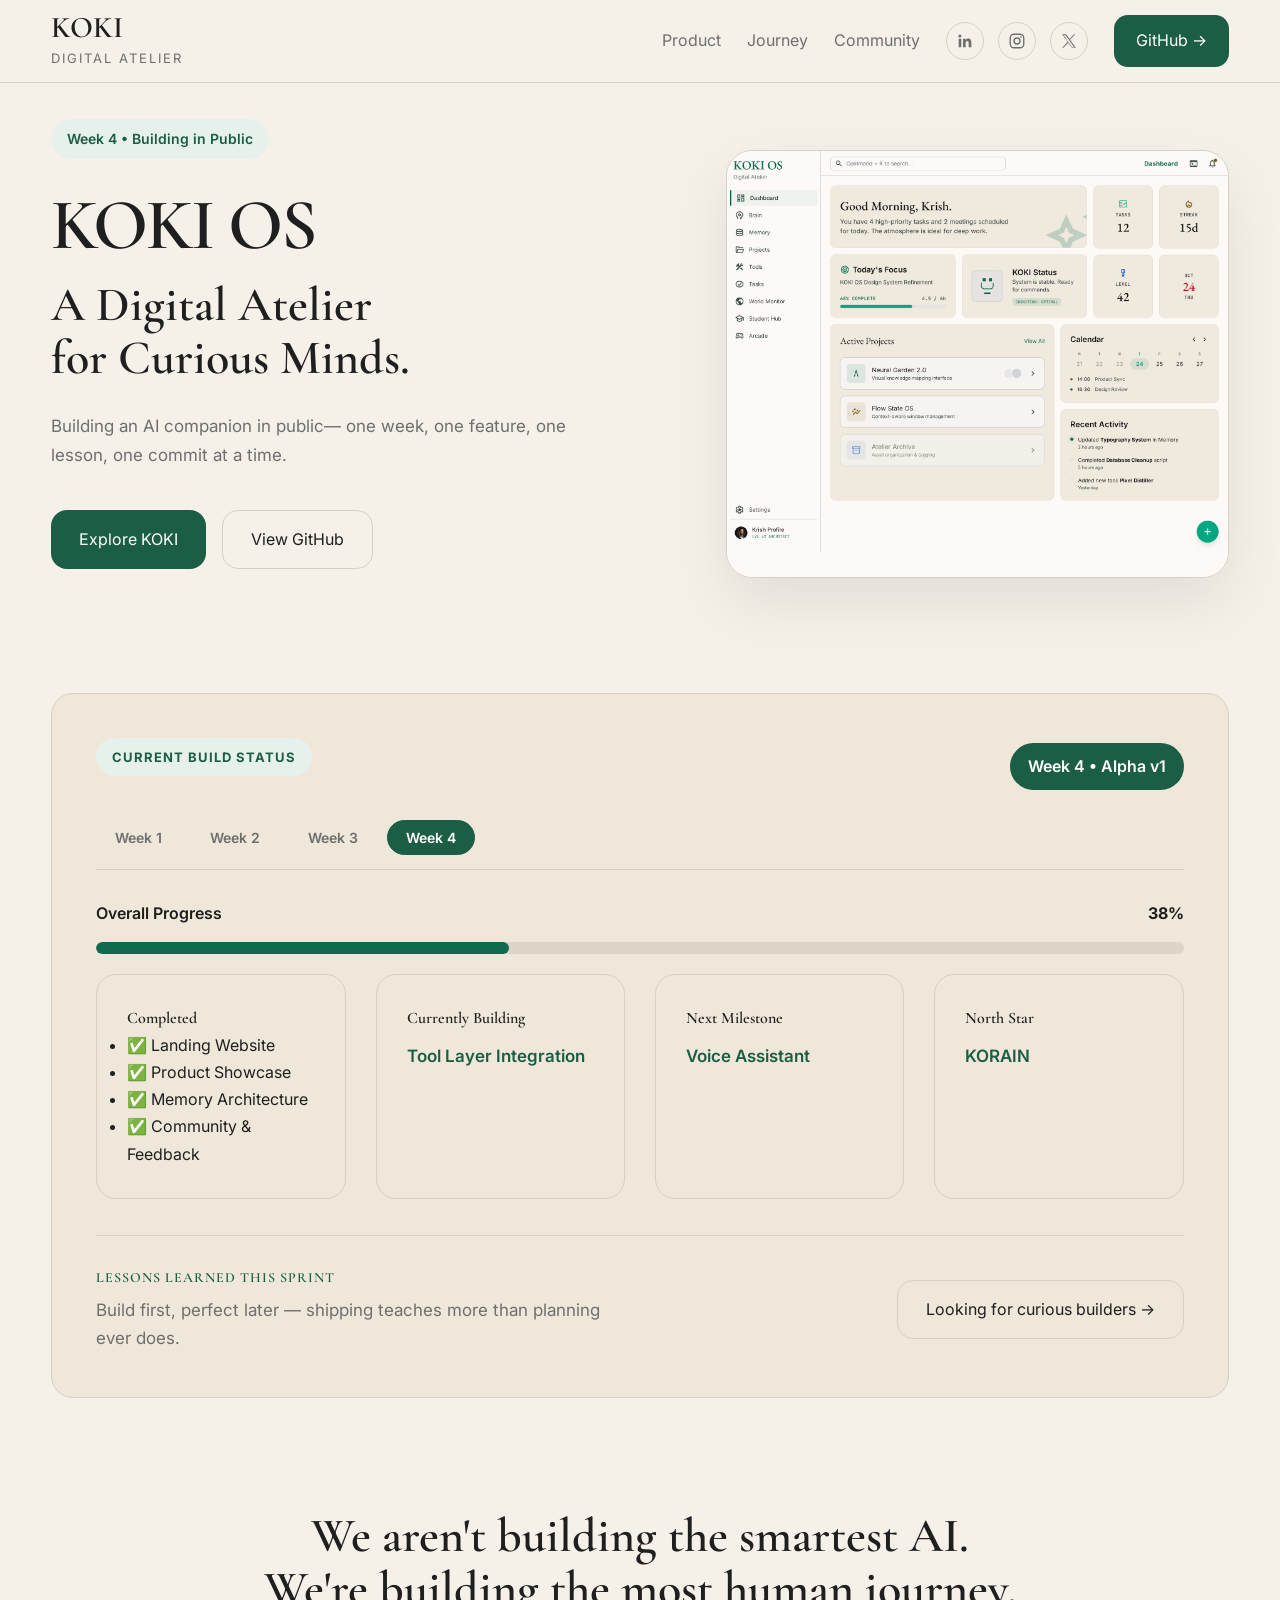
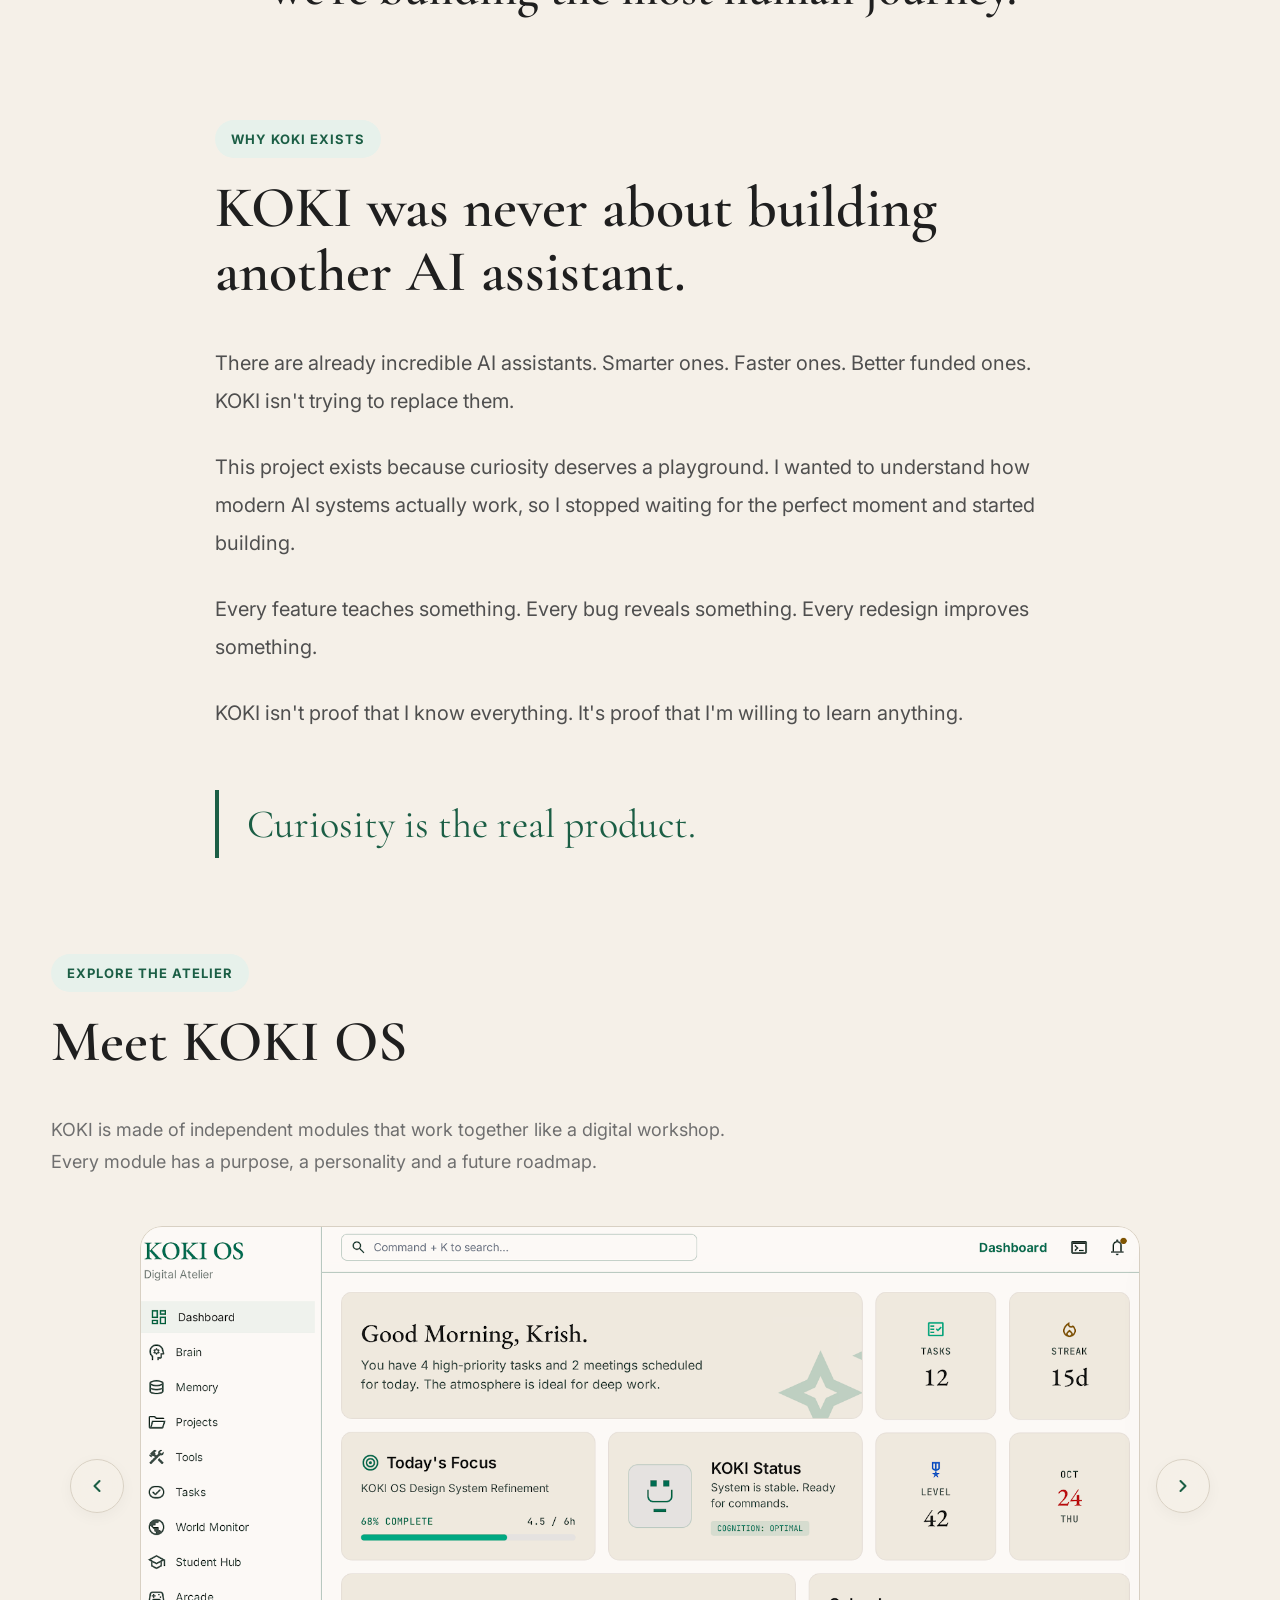
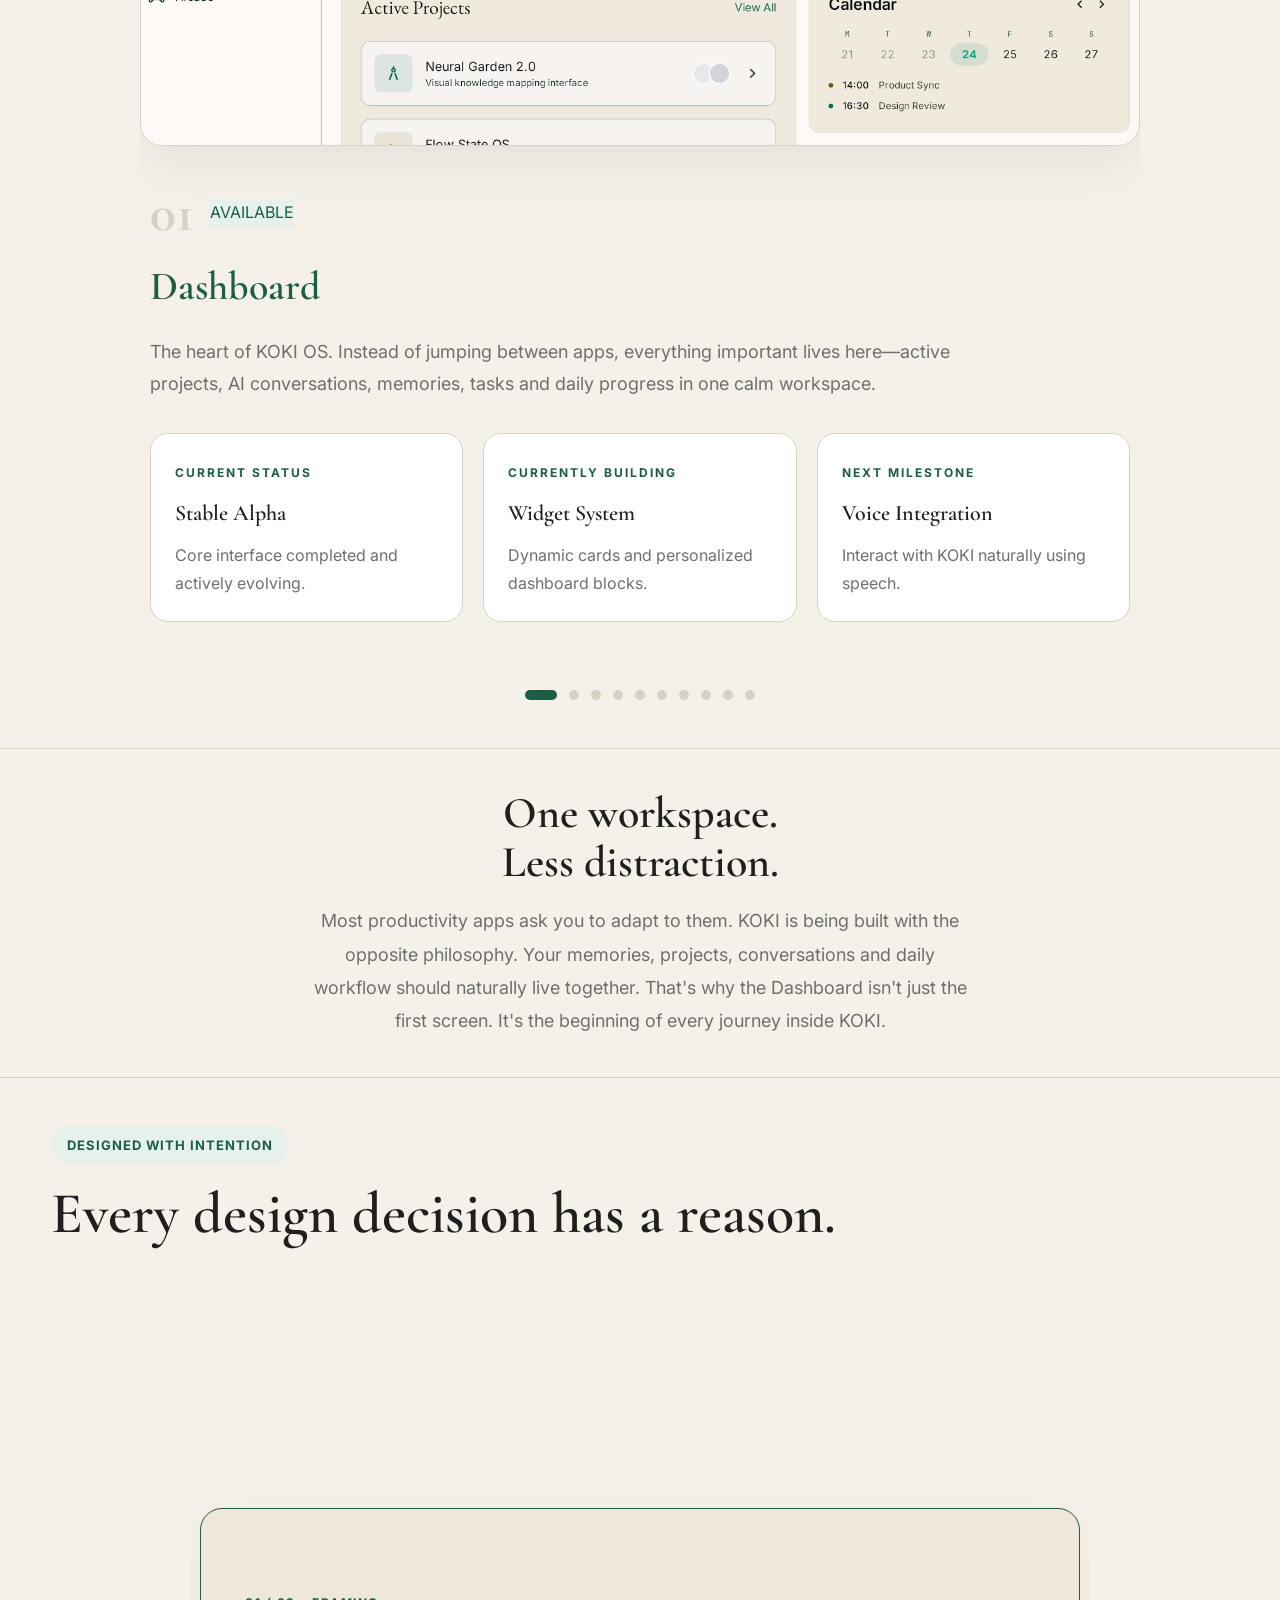
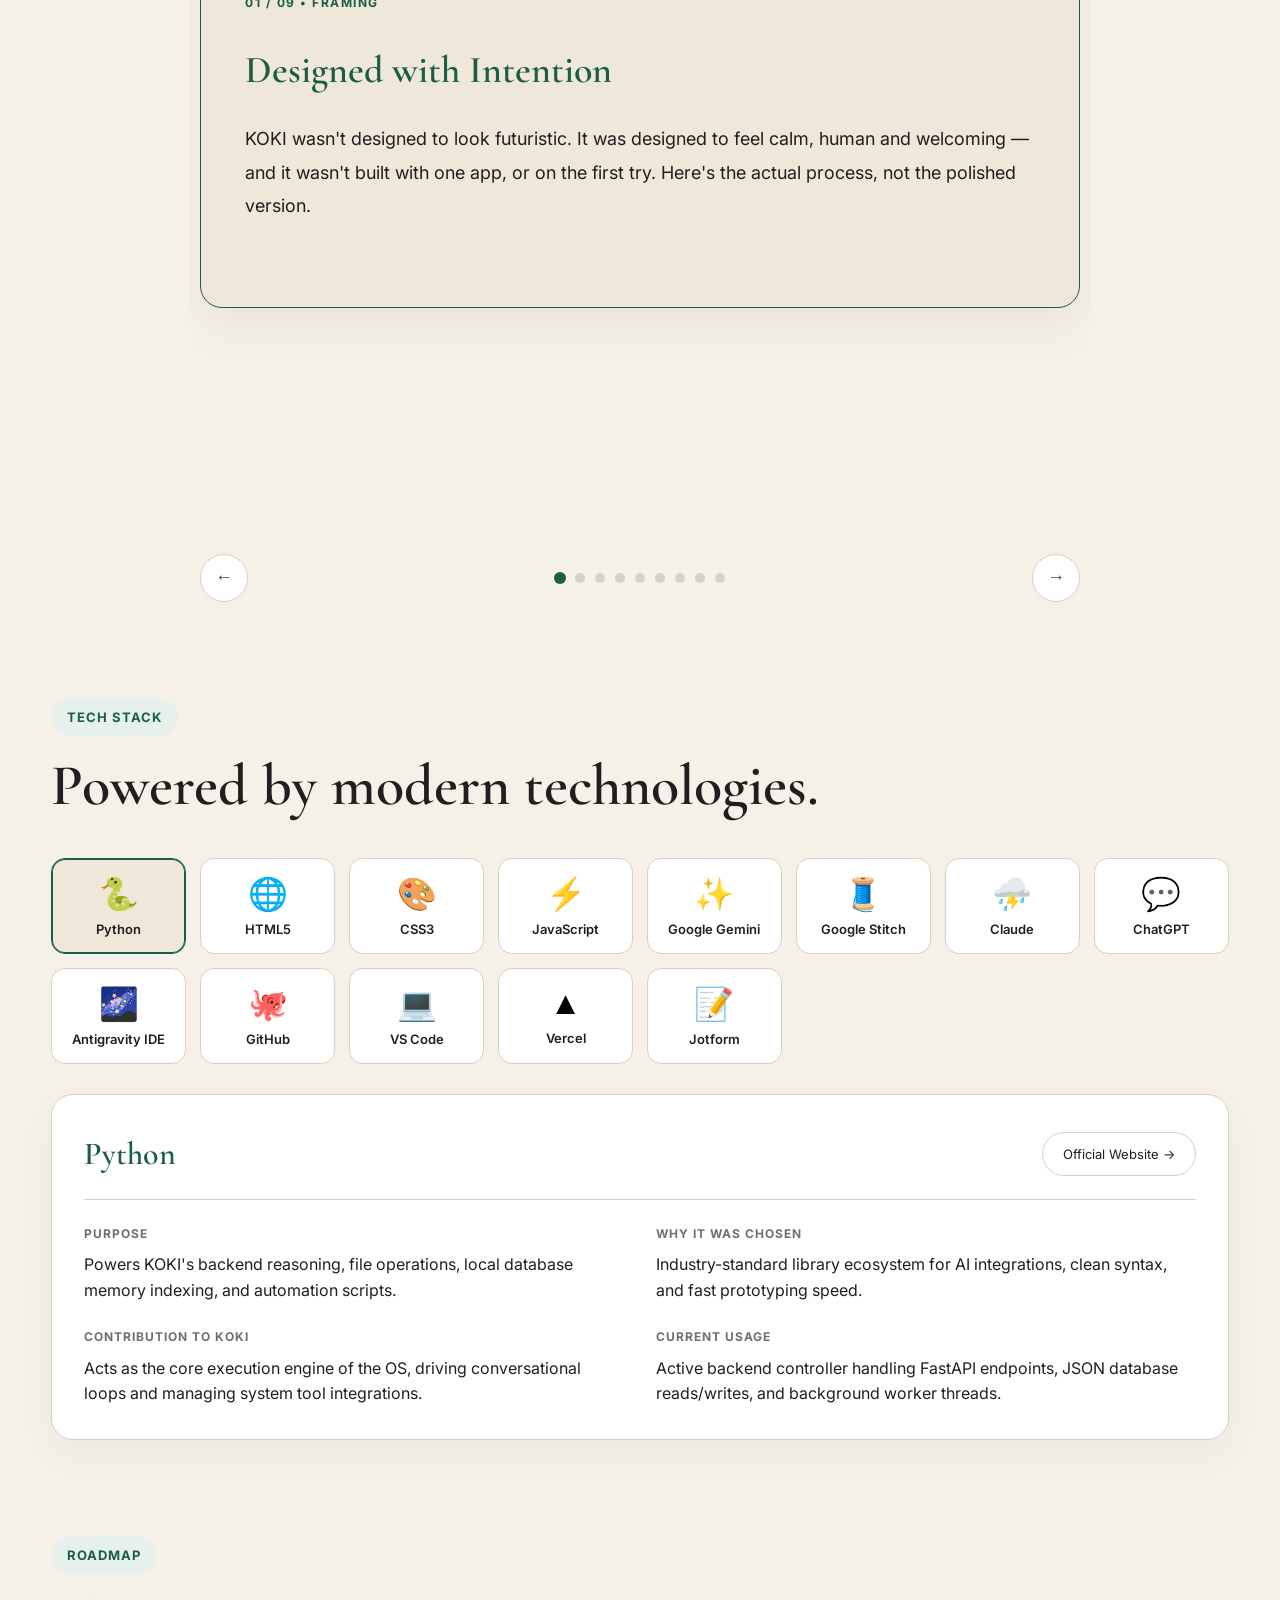
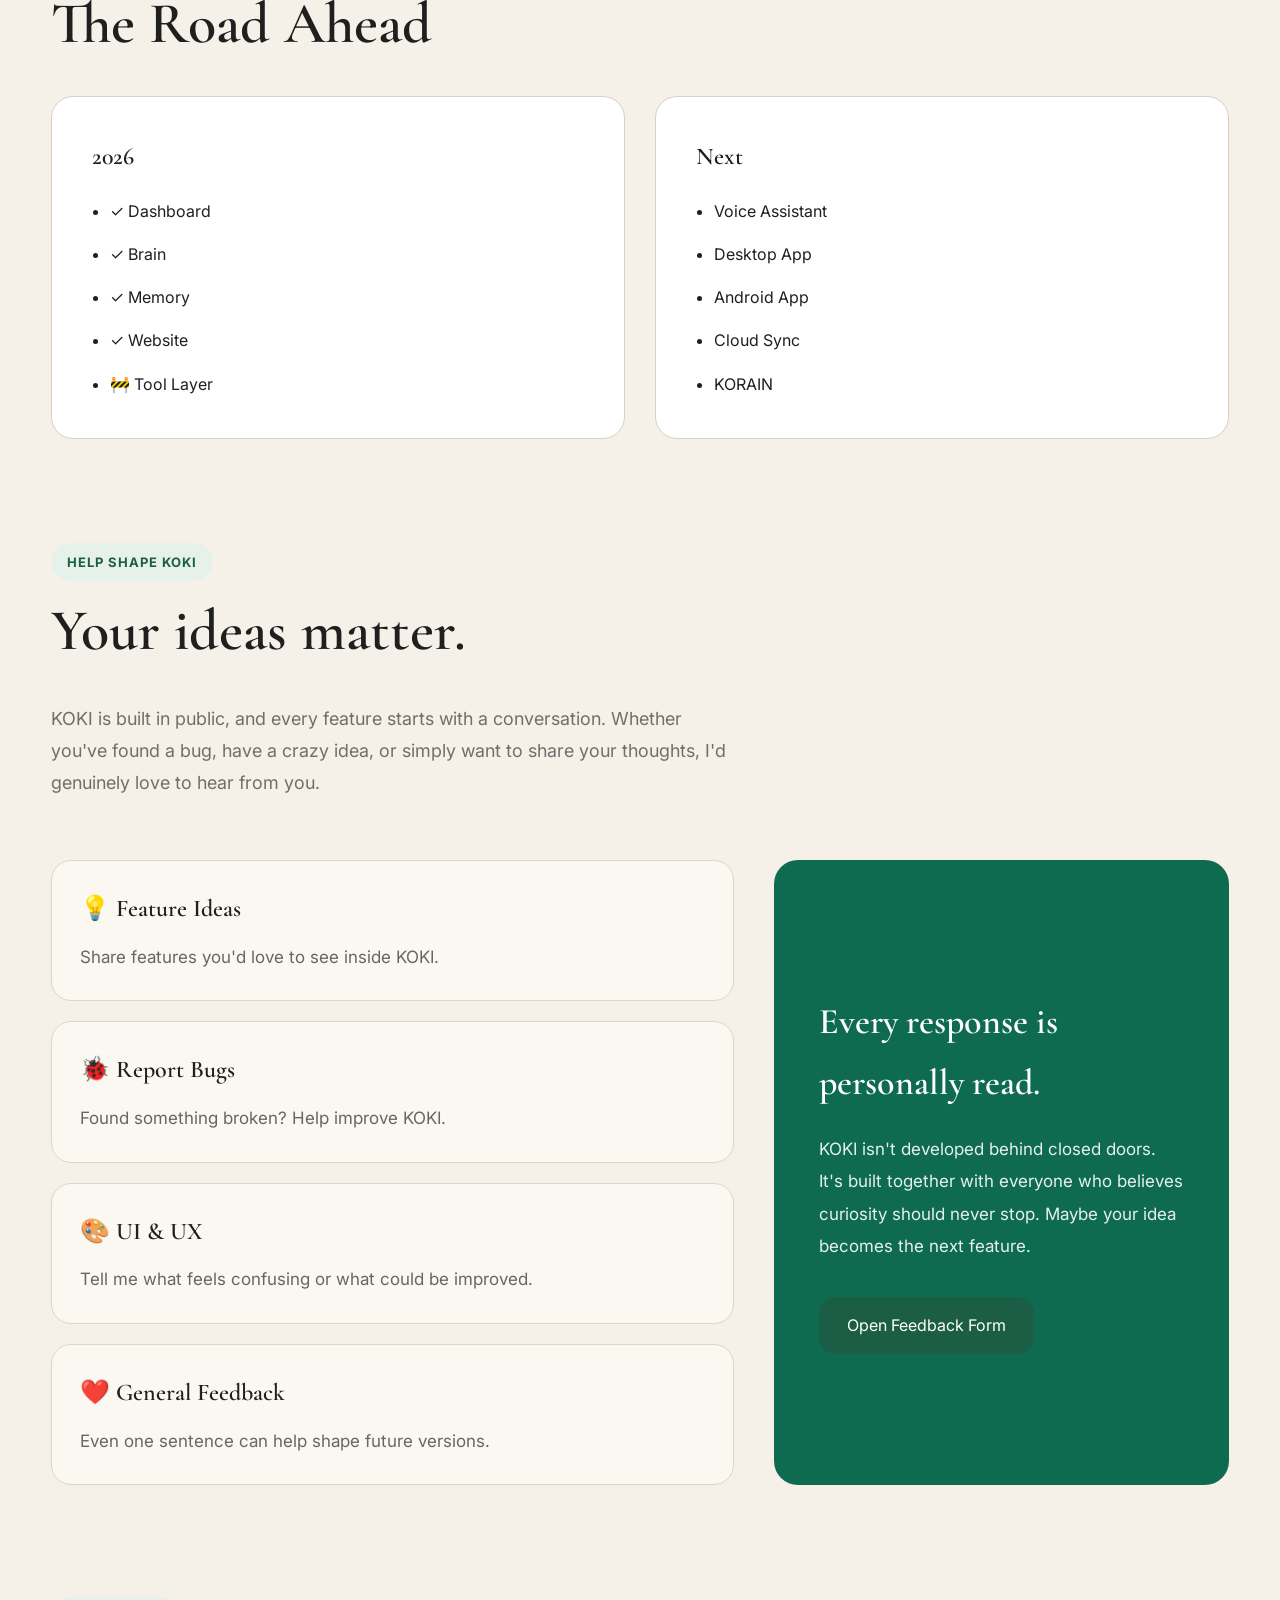
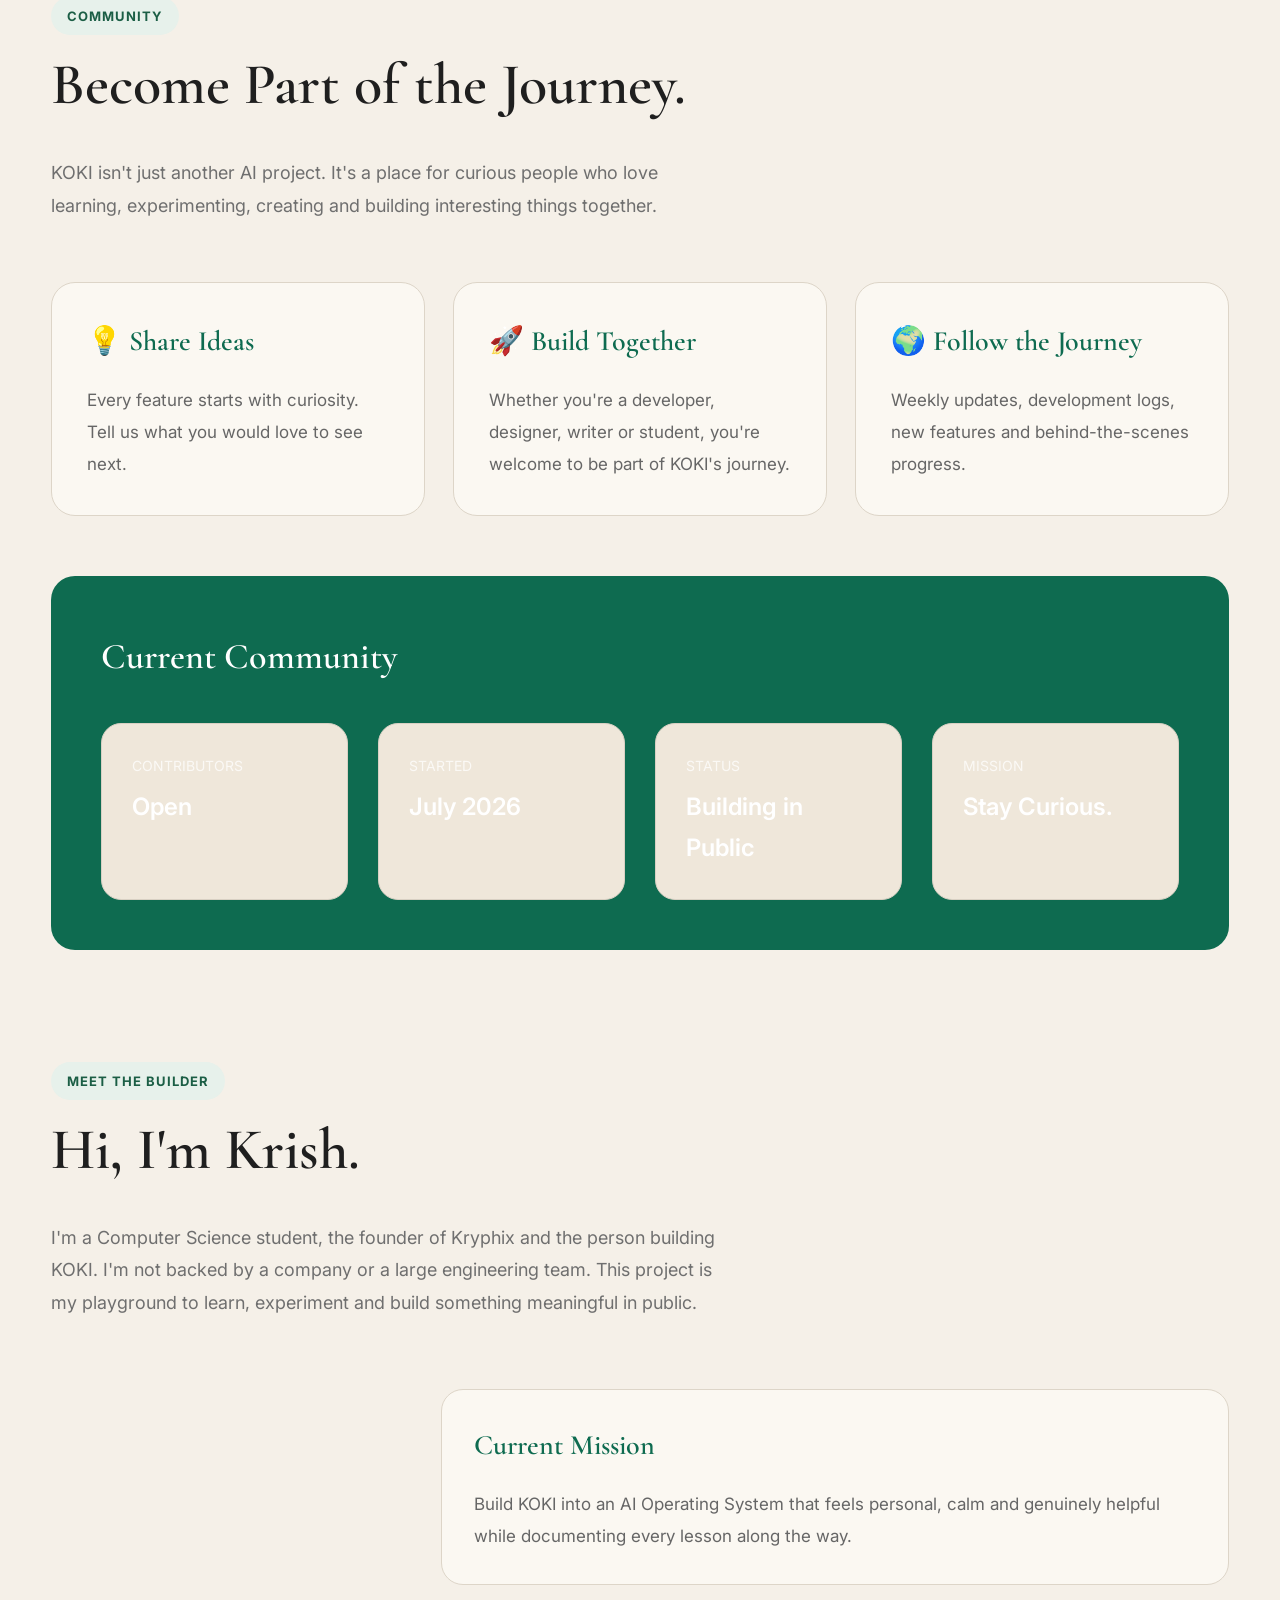
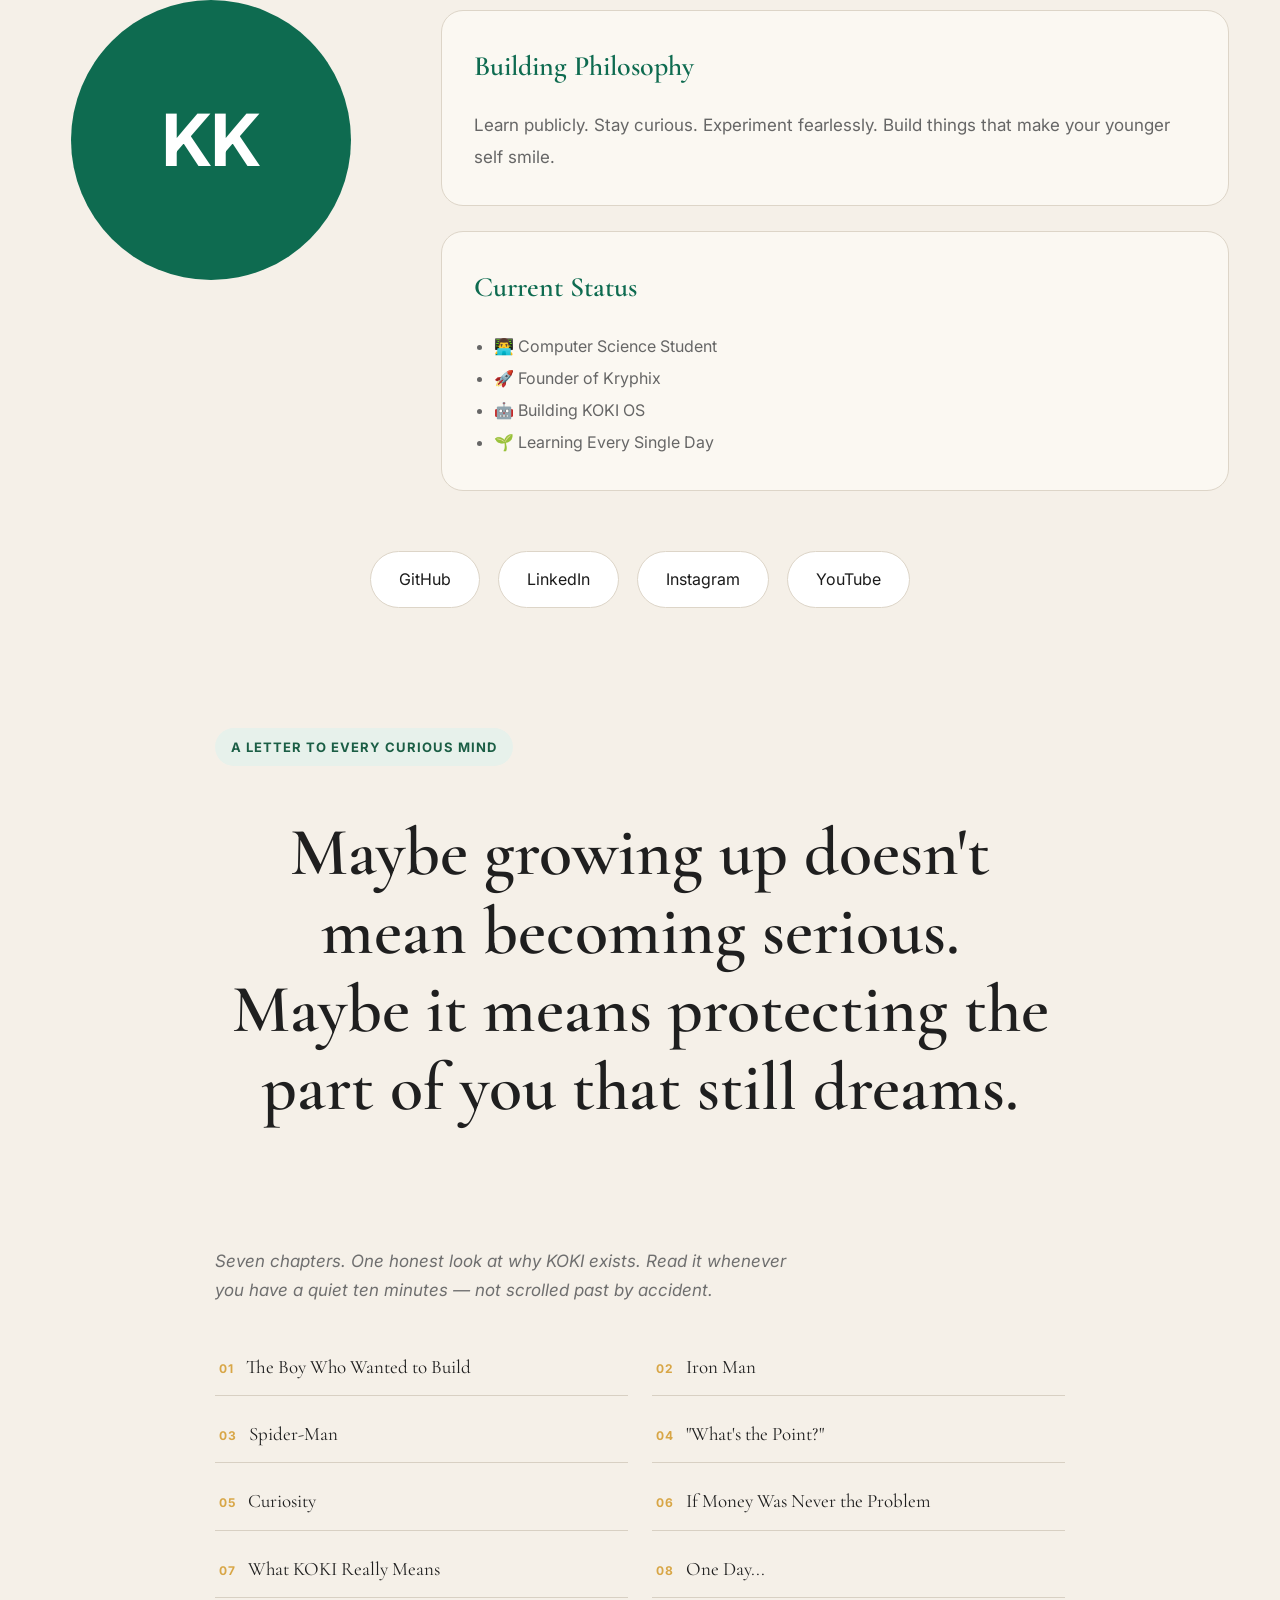
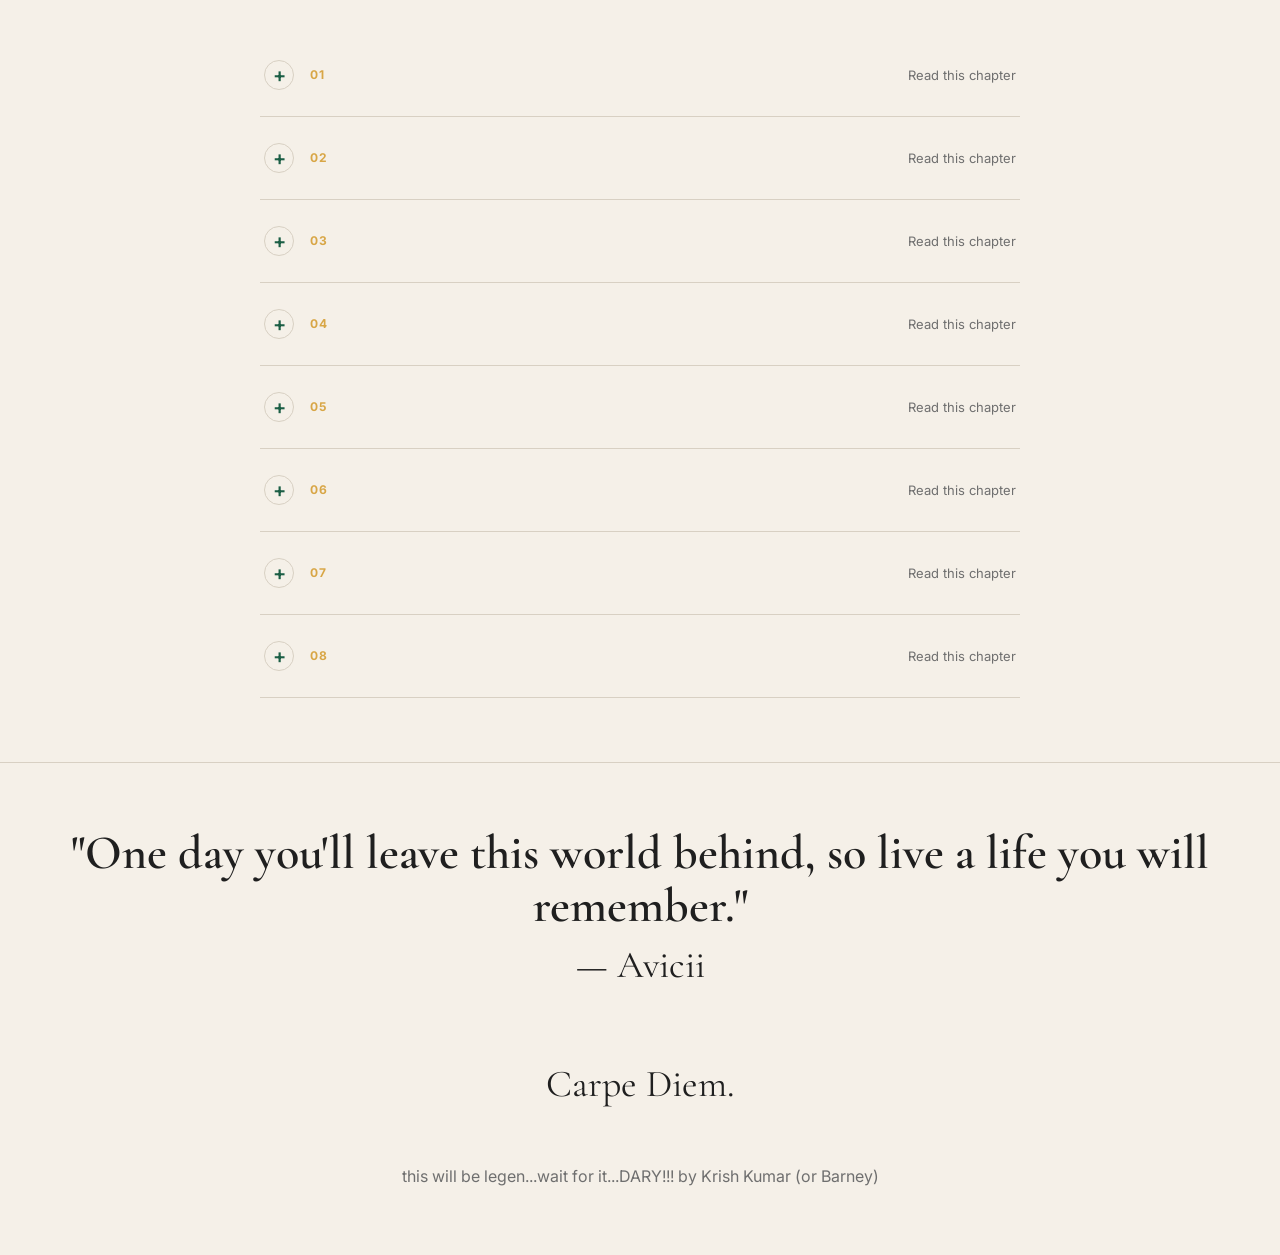
==== commit 7eb5e345: "WEEK UPDATE" ====
--- a/landing/index.html
+++ b/landing/index.html
@@ -33,7 +33,7 @@
 
                 <a href="#inside-koki">Product</a>
 
-                <a href="#timeline">Journey</a>
+                <a href="#roadmap">Journey</a>
 
                 <a href="#community">Community</a>
 
@@ -739,248 +739,184 @@
     <!-- ================= DESIGN & TOOLS ================= -->
 
     <section id="design-philosophy" class="section">
-
     <div class="container">
-
         <span class="section-tag">DESIGNED WITH INTENTION</span>
-
         <h2 class="section-title">Every design decision has a reason.</h2>
-
-        <p class="section-subtitle">
-            KOKI wasn't designed to look futuristic. It was designed to feel calm, human and
-            welcoming &mdash; and it wasn't built with one app, or on the first try. Here's the
-            actual process, not the polished version.
-        </p>
-
-        <div class="story">
-
-            <h3 class="subsection-title">The First Attempt (And Why It Got Scrapped)</h3>
-
-            <p>
-                The very first version of this website wasn't parchment and green at all &mdash;
-                it was a full 90s retro theme. Chunky pixels, nostalgic colours, the whole vibe.
-                I loved it while I was building it.
-            </p>
-
-            <p>
-                But I asked myself one honest question:
-                <i>would I still want to use this in 15 minutes, or am I just excited right now?</i>
-                The answer was no. A retro theme is fun to look at once, not something you want
-                to sit inside every day while actually building a product. So it got scrapped &mdash;
-                not deleted from my head, though. Some of that nostalgic energy will show up
-                somewhere in KOKI later, just not as the entire identity of the site.
-            </p>
-
-            <h3 class="subsection-title">Where the Inspiration Came From</h3>
-
-            <p>
-                Once the retro idea was gone, I went looking for what actually felt right, and
-                a few things shaped the current look directly:
-            </p>
-
-            <ul class="inspiration-list">
-                <li><strong>Claude's interface</strong> &mdash; clean, minimal, almost no visual noise. It taught me that a product can feel premium just by getting out of the user's way.</li>
-                <li><strong>GitHub's contribution graph</strong> &mdash; the little "how many days you were active" pattern. That's where the idea of tracking and showing KOKI's build streak openly came from.</li>
-                <li><strong>Pinterest</strong> &mdash; used it to study what kinds of website design actually exist, which colour palette combinations feel good together, and to find a visual "base" to build from instead of guessing blind.</li>
-                <li><strong>Studying how established designers think</strong> &mdash; not to copy layouts, but to understand their approach and broaden my own perspective on what good design decisions look like.</li>
-            </ul>
-
-            <p>
-                None of it was copied directly. The palette, the type pairing, the atelier
-                framing &mdash; that part is mine. The research just gave me a wider set of
-                references to choose from instead of designing in a vacuum.
-            </p>
-
+        
+        <div class="design-slider">
+            <div class="design-slides-track">
+                
+                <!-- Slide 1: Framing -->
+                <div class="design-slide active" data-index="0">
+                    <div class="design-slide-card intro-slide-card">
+                        <span class="slide-step-badge">01 / 09 • FRAMING</span>
+                        <h3 class="slide-title">Designed with Intention</h3>
+                        <p class="slide-lead">
+                            KOKI wasn't designed to look futuristic. It was designed to feel calm, human and
+                            welcoming &mdash; and it wasn't built with one app, or on the first try. Here's the
+                            actual process, not the polished version.
+                        </p>
+                    </div>
+                </div>
+
+                <!-- Slide 2: The First Attempt -->
+                <div class="design-slide" data-index="1">
+                    <div class="design-slide-card">
+                        <span class="slide-step-badge">02 / 09 • THE STORY</span>
+                        <h3 class="slide-title">The First Attempt (And Why It Got Scrapped)</h3>
+                        <p>
+                            The very first version of this website wasn't parchment and green at all &mdash;
+                            it was a full 90s retro theme. Chunky pixels, nostalgic colours, the whole vibe.
+                            I loved it while I was building it.
+                        </p>
+                        <p>
+                            But I asked myself one honest question:
+                            <i>would I still want to use this in 15 minutes, or am I just excited right now?</i>
+                            The answer was no. A retro theme is fun to look at once, not something you want
+                            to sit inside every day while actually building a product. So it got scrapped &mdash;
+                            not deleted from my head, though. Some of that nostalgic energy will show up
+                            somewhere in KOKI later, just not as the entire identity of the site.
+                        </p>
+                    </div>
+                </div>
+
+                <!-- Slide 3: Inspiration -->
+                <div class="design-slide" data-index="2">
+                    <div class="design-slide-card">
+                        <span class="slide-step-badge">03 / 09 • INSPIRATION</span>
+                        <h3 class="slide-title">Where the Inspiration Came From</h3>
+                        <p>
+                            Once the retro idea was gone, I went looking for what actually felt right, and
+                            a few things shaped the current look directly:
+                        </p>
+                        <ul class="inspiration-list">
+                            <li><strong>Claude's interface</strong> &mdash; clean, minimal, almost no visual noise. It taught me that a product can feel premium just by getting out of the user's way.</li>
+                            <li><strong>GitHub's contribution graph</strong> &mdash; the little "how many days you were active" pattern. That's where the idea of tracking and showing KOKI's build streak openly came from.</li>
+                            <li><strong>Pinterest</strong> &mdash; used it to study what kinds of website design actually exist, which colour palette combinations feel good together, and to find a visual "base" to build from instead of guessing blind.</li>
+                            <li><strong>Studying how established designers think</strong> &mdash; not to copy layouts, but to understand their approach and broaden my own perspective on what good design decisions look like.</li>
+                        </ul>
+                        <p>
+                            None of it was copied directly. The palette, the type pairing, the atelier
+                            framing &mdash; that part is mine. The research just gave me a wider set of
+                            references to choose from instead of designing in a vacuum.
+                        </p>
+                    </div>
+                </div>
+
+                <!-- Slide 4: Color Palette -->
+                <div class="design-slide" data-index="3">
+                    <div class="design-slide-card design-feature-card">
+                        <span class="slide-step-badge">04 / 09 • SYSTEM</span>
+                        <h3>&#127912; Color Palette</h3>
+                        <p>Technology often feels cold and overwhelming. KOKI uses warm paper tones and natural greens to create a workspace that feels calm, focused and creative.</p>
+                        <div class="palette">
+                            <div><span class="swatch paper"></span><small>#F5F0E8</small></div>
+                            <div><span class="swatch green"></span><small>#1B5E45</small></div>
+                            <div><span class="swatch surface"></span><small>#EFE7DA</small></div>
+                        </div>
+                    </div>
+                </div>
+
+                <!-- Slide 5: Typography -->
+                <div class="design-slide" data-index="4">
+                    <div class="design-slide-card design-feature-card">
+                        <span class="slide-step-badge">05 / 09 • SYSTEM</span>
+                        <h3>&#128260; Typography</h3>
+                        <p>Cormorant Garamond brings warmth and storytelling. Inter keeps interfaces clean and readable. Together they balance emotion with usability.</p>
+                    </div>
+                </div>
+
+                <!-- Slide 6: Why Digital Atelier -->
+                <div class="design-slide" data-index="5">
+                    <div class="design-slide-card design-feature-card">
+                        <span class="slide-step-badge">06 / 09 • PHILOSOPHY</span>
+                        <h3>&#128736; Why &quot;Digital Atelier&quot;?</h3>
+                        <p>An atelier is a workshop where artists learn through creating. KOKI follows the same philosophy &mdash; it isn't just software, it's a place to experiment, learn and grow.</p>
+                    </div>
+                </div>
+
+                <!-- Slide 7: Design Principles -->
+                <div class="design-slide" data-index="6">
+                    <div class="design-slide-card design-feature-card">
+                        <span class="slide-step-badge">07 / 09 • PHILOSOPHY</span>
+                        <h3>&#10024; Design Principles</h3>
+                        <ul class="principles-bullets">
+                            <li>Calm over chaos</li>
+                            <li>Honesty over hype</li>
+                            <li>Learning over perfection</li>
+                            <li>Progress over promises</li>
+                        </ul>
+                    </div>
+                </div>
+
+                <!-- Slide 8: Interactive Toolkit -->
+                <div class="design-slide" data-index="7">
+                    <div class="design-slide-card toolkit-ecosystem-card">
+                        <span class="slide-step-badge">08 / 09 • TOOLKIT</span>
+                        <h3 class="slide-title">Every tool had a purpose.</h3>
+                        <div class="toolkit-ecosystem">
+                            <div class="toolkit-tabs" role="tablist" aria-label="Creative Tools">
+                                <button class="toolkit-tab active" role="tab" aria-selected="true" aria-controls="toolkit-panel" data-tool="stitch">Google Stitch</button>
+                                <button class="toolkit-tab" role="tab" aria-selected="false" aria-controls="toolkit-panel" data-tool="claude">Claude</button>
+                                <button class="toolkit-tab" role="tab" aria-selected="false" aria-controls="toolkit-panel" data-tool="chatgpt">ChatGPT</button>
+                                <button class="toolkit-tab" role="tab" aria-selected="false" aria-controls="toolkit-panel" data-tool="vscode">VS Code</button>
+                                <button class="toolkit-tab" role="tab" aria-selected="false" aria-controls="toolkit-panel" data-tool="github">GitHub</button>
+                                <button class="toolkit-tab" role="tab" aria-selected="false" aria-controls="toolkit-panel" data-tool="python">Python</button>
+                            </div>
+                            <div id="toolkit-panel" class="toolkit-detail-panel" role="tabpanel">
+                                <div class="toolkit-detail-header">
+                                    <h4 id="toolkit-detail-title">Google Stitch</h4>
+                                    <span id="toolkit-detail-tag" class="tech-tag">UI Exploration</span>
+                                </div>
+                                <p id="toolkit-detail-desc">I gave it a simple text description of what I wanted and it turned that idea into an actual visual layout, then let me refine it from there. If you don't know design at all &mdash; like me &mdash; it's genuinely one of the best ways to see how an idea could look in different directions before you commit to anything.</p>
+                            </div>
+                        </div>
+                    </div>
+                </div>
+
+                <!-- Slide 9: Team & Closing -->
+                <div class="design-slide" data-index="8">
+                    <div class="design-slide-card">
+                        <span class="slide-step-badge">09 / 09 • CREATIVE TEAM</span>
+                        <div class="current-team-strip">
+                            <span class="section-tag-mini">CURRENT TEAM</span>
+                            <p>
+                                Right now, KOKI's entire team is: <strong>me</strong>, <strong>Claude</strong>,
+                                <strong>ChatGPT</strong>, and a small stack of tools that punch way above their
+                                weight. No design team, no dev team &mdash; just one curious student and the AI
+                                tools willing to keep up.
+                            </p>
+                        </div>
+                        <p class="toolkit-note">
+                            None of these tools built KOKI &mdash; they simply let one curious student experiment
+                            faster. <strong>Curiosity is still the most important tool in this workshop.</strong>
+                        </p>
+                    </div>
+                </div>
+
+            </div>
+
+            <!-- Controls (arrows + dots) -->
+            <div class="design-slider-controls">
+                <button class="design-nav-btn prev" aria-label="Previous Slide">&larr;</button>
+                <div class="design-dot-indicators" role="tablist" aria-label="Slide Indicators">
+                    <button class="design-dot active" role="tab" aria-selected="true" aria-label="Slide 1" data-slide="0"></button>
+                    <button class="design-dot" role="tab" aria-selected="false" aria-label="Slide 2" data-slide="1"></button>
+                    <button class="design-dot" role="tab" aria-selected="false" aria-label="Slide 3" data-slide="2"></button>
+                    <button class="design-dot" role="tab" aria-selected="false" aria-label="Slide 4" data-slide="3"></button>
+                    <button class="design-dot" role="tab" aria-selected="false" aria-label="Slide 5" data-slide="4"></button>
+                    <button class="design-dot" role="tab" aria-selected="false" aria-label="Slide 6" data-slide="5"></button>
+                    <button class="design-dot" role="tab" aria-selected="false" aria-label="Slide 7" data-slide="6"></button>
+                    <button class="design-dot" role="tab" aria-selected="false" aria-label="Slide 8" data-slide="7"></button>
+                    <button class="design-dot" role="tab" aria-selected="false" aria-label="Slide 9" data-slide="8"></button>
+                </div>
+                <button class="design-nav-btn next" aria-label="Next Slide">&rarr;</button>
+            </div>
         </div>
-
-        <div class="design-grid">
-
-            <div class="design-card">
-                <h3>&#127912; Color Palette</h3>
-                <p>Technology often feels cold and overwhelming. KOKI uses warm paper tones and natural greens to create a workspace that feels calm, focused and creative.</p>
-                <div class="palette">
-                    <div><span class="swatch paper"></span><small>#F5F0E8</small></div>
-                    <div><span class="swatch green"></span><small>#1B5E45</small></div>
-                    <div><span class="swatch surface"></span><small>#EFE7DA</small></div>
-                </div>
-            </div>
-
-            <div class="design-card">
-                <h3>&#128260; Typography</h3>
-                <p>Cormorant Garamond brings warmth and storytelling. Inter keeps interfaces clean and readable. Together they balance emotion with usability.</p>
-            </div>
-
-            <div class="design-card">
-                <h3>&#128736; Why &quot;Digital Atelier&quot;?</h3>
-                <p>An atelier is a workshop where artists learn through creating. KOKI follows the same philosophy &mdash; it isn't just software, it's a place to experiment, learn and grow.</p>
-            </div>
-
-            <div class="design-card">
-                <h3>&#10024; Design Principles</h3>
-                <ul>
-                    <li>Calm over chaos</li>
-                    <li>Honesty over hype</li>
-                    <li>Learning over perfection</li>
-                    <li>Progress over promises</li>
-                </ul>
-            </div>
-
-        </div>
-
-        <h3 class="subsection-title">Every tool had a purpose.</h3>
-
-        <div class="toolkit-grid">
-
-            <div class="tool-card">
-                <div class="tool-header"><h4>Google Stitch</h4><span>UI Exploration</span></div>
-                <p>I gave it a simple text description of what I wanted and it turned that idea into an actual visual layout, then let me refine it from there. If you don't know design at all &mdash; like me &mdash; it's genuinely one of the best ways to see how an idea could look in different directions before you commit to anything.</p>
-            </div>
-
-            <div class="tool-card">
-                <div class="tool-header"><h4>Claude</h4><span>Frontend Partner</span></div>
-                <p>Helped organize HTML structure, improve implementation and refine reusable components.</p>
-            </div>
-
-            <div class="tool-card">
-                <div class="tool-header"><h4>ChatGPT</h4><span>Product Strategy</span></div>
-                <p>Brainstorming partner for product direction, UX decisions, storytelling and long-term vision.</p>
-            </div>
-
-            <div class="tool-card">
-                <div class="tool-header"><h4>VS Code</h4><span>Development</span></div>
-                <p>The workshop where every experiment became real code.</p>
-            </div>
-
-            <div class="tool-card">
-                <div class="tool-header"><h4>GitHub</h4><span>Building in Public</span></div>
-                <p>Every commit is documented openly as part of the journey.</p>
-            </div>
-
-            <div class="tool-card">
-                <div class="tool-header"><h4>Python</h4><span>The Brain</span></div>
-                <p>Powers KOKI's backend logic, memory system and AI experiments.</p>
-            </div>
-
-        </div>
-
-        <div class="current-team-strip">
-
-            <span class="section-tag">CURRENT TEAM</span>
-
-            <p>
-                Right now, KOKI's entire team is: <strong>me</strong>, <strong>Claude</strong>,
-                <strong>ChatGPT</strong>, and a small stack of tools that punch way above their
-                weight. No design team, no dev team &mdash; just one curious student and the AI
-                tools willing to keep up.
-            </p>
-
-        </div>
-
-        <p class="toolkit-note">
-            None of these tools built KOKI &mdash; they simply let one curious student experiment
-            faster. <strong>Curiosity is still the most important tool in this workshop.</strong>
-        </p>
-
     </div>
-
     </section>
 
-    <!-- ================= ARCHITECTURE ================= -->
-
-    <section id="architecture" class="section">
-
-    <div class="container">
-
-        <span class="section-tag">
-            BEHIND THE BUILD
-        </span>
-
-        <h2 class="section-title">
-            Built in Public.<br>
-            Engineered with Curiosity.
-        </h2>
-
-        <p class="section-subtitle">
-
-            KOKI is not just an interface.
-
-            Under the hood is a growing ecosystem of AI, memory,
-            modular architecture and intelligent tools designed to evolve over time.
-
-        </p>
-
-    </div>
-
-    <div class="container">
-
-        <div class="architecture-grid">
-
-            <div class="architecture-card">
-
-                <span>01</span>
-
-                <h3>Brain</h3>
-
-                <p>
-
-                    The reasoning layer responsible for understanding
-                    conversations, planning responses and deciding which tools
-                    should be used.
-
-                </p>
-
-            </div>
-
-            <div class="architecture-card">
-
-                <span>02</span>
-
-                <h3>Memory</h3>
-
-                <p>
-
-                    Stores long-term memories, user preferences,
-                    conversations and future context.
-
-                </p>
-
-            </div>
-
-            <div class="architecture-card">
-
-                <span>03</span>
-
-                <h3>Projects</h3>
-
-                <p>
-
-                    Keeps track of development progress,
-                    active workspaces and ongoing ideas.
-
-                </p>
-
-            </div>
-
-            <div class="architecture-card">
-
-                <span>04</span>
-
-                <h3>Tool Layer</h3>
-
-                <p>
-
-                    Connects KOKI to external capabilities like
-                    websites, documents, productivity and automation.
-
-                </p>
-
-            </div>
-
-        </div>
-
-    </div>
-
-</section>
+
     <section class="section" id="tech-ecosystem-section">
 
     <div class="container">
@@ -1079,61 +1015,7 @@
 
     </section>
 
-<section class="section">
-
-<div class="container">
-
-<span class="section-tag">
-
-LIVE DEVELOPMENT
-
-</span>
-
-<h2 class="section-title">
-
-Current Build Status
-
-</h2>
-
-<div class="build-status">
-
-<div>
-
-<h3>Current Sprint</h3>
-
-<p>Building Tool Layer</p>
-
-</div>
-
-<div>
-
-<h3>Current Version</h3>
-
-<p>KOKI v1 Alpha</p>
-
-</div>
-
-<div>
-
-<h3>Build Week</h3>
-
-<p>Week 4</p>
-
-</div>
-
-<div>
-
-<h3>Next Goal</h3>
-
-<p>Voice Assistant</p>
-
-</div>
-
-</div>
-
-</div>
-
-</section>
+
 
 
 
@@ -1495,143 +1377,7 @@
 
 </section>
 
-<!-- ================= THE JOURNEY ================= -->
-
-<section class="journey-section" id="timeline">
-
-    <div class="container">
-
-        <span class="section-tag">
-            THE JOURNEY SO FAR
-        </span>
-
-        <h2 class="section-title">
-            Every version tells a story.
-        </h2>
-
-        <p class="section-subtitle">
-
-            KOKI didn't appear overnight.
-            Every week added another lesson, another experiment and another step forward.
-            This timeline isn't just about software—it's about growth.
-
-        </p>
-
-        <div class="journey-timeline">
-
-            <div class="journey-item">
-
-                <div class="journey-dot"></div>
-
-                <div class="journey-content">
-
-                    <span class="journey-date">The Beginning</span>
-
-                    <h3>A Curious Idea</h3>
-
-                    <p>
-                        Started exploring AI, wondering what it would take to build a personal assistant from scratch.
-                    </p>
-
-                </div>
-
-            </div>
-
-            <div class="journey-item">
-
-                <div class="journey-dot"></div>
-
-                <div class="journey-content">
-
-                    <span class="journey-date">Week 1</span>
-
-                    <h3>The Brain</h3>
-
-                    <p>
-                        Built the first conversational prototype with memory, personality and basic responses.
-                    </p>
-
-                </div>
-
-            </div>
-
-            <div class="journey-item">
-
-                <div class="journey-dot"></div>
-
-                <div class="journey-content">
-
-                    <span class="journey-date">Week 2</span>
-
-                    <h3>Memory System</h3>
-
-                    <p>
-                        Introduced long-term memory, contextual conversations and persistent learning.
-                    </p>
-
-                </div>
-
-            </div>
-
-            <div class="journey-item">
-
-                <div class="journey-dot"></div>
-
-                <div class="journey-content">
-
-                    <span class="journey-date">Week 3</span>
-
-                    <h3>Digital Atelier</h3>
-
-                    <p>
-                        Designed the complete KOKI experience and transformed scattered ideas into a real product vision.
-                    </p>
-
-                </div>
-
-            </div>
-
-            <div class="journey-item">
-
-                <div class="journey-dot active"></div>
-
-                <div class="journey-content">
-
-                    <span class="journey-date">Today</span>
-
-                    <h3>Building the Tool Layer</h3>
-
-                    <p>
-                        Creating a smarter, more capable KOKI while documenting the journey publicly.
-                    </p>
-
-                </div>
-
-            </div>
-
-            <div class="journey-item future">
-
-                <div class="journey-dot"></div>
-
-                <div class="journey-content">
-
-                    <span class="journey-date">Next</span>
-
-                    <h3>Voice • Automation • Agents</h3>
-
-                    <p>
-                        The journey is only getting started.
-                    </p>
-
-                </div>
-
-            </div>
-
-        </div>
-
-    </div>
-
-</section>
+
 
 <!-- ================= A LETTER TO EVERY CURIOUS MIND ================= -->
 
--- a/landing/css/style.css
+++ b/landing/css/style.css
@@ -1146,68 +1146,6 @@
 
 color:#B26A00;
 
-}   /* ===============================
-ARCHITECTURE
-=============================== */
-
-.architecture-grid{
-
-display:grid;
-
-grid-template-columns:repeat(2,1fr);
-
-gap:28px;
-
-margin-top:48px;
-
-}
-
-.architecture-card{
-
-background:white;
-
-border:1px solid var(--border);
-
-padding:40px;
-
-border-radius:22px;
-
-transition:.35s;
-
-}
-
-.architecture-card:hover{
-
-transform:translateY(-8px);
-
-box-shadow:0 25px 60px rgba(0,0,0,.07);
-
-}
-
-.architecture-card span{
-
-font-size:70px;
-
-font-family:'Cormorant Garamond',serif;
-
-color:#d7d0c2;
-
-}
-
-.architecture-card h3{
-
-margin:10px 0 20px;
-
-font-size:38px;
-
-}
-
-.architecture-card p{
-
-font-size:18px;
-
-line-height:1.8;
-
 }  /* ==========================================
    INTERACTIVE TECH ECOSYSTEM
    ========================================== */
@@ -1492,114 +1430,323 @@
 
 
 
-/* ===========================
-DESIGN PHILOSOPHY
-=========================== */
-
-.design-grid{
-
-display:grid;
-
-grid-template-columns:repeat(2,1fr);
-
-gap:28px;
-
-margin-top:60px;
-
-}
-
-.design-card{
-
-background:white;
-
-padding:36px;
-
-border-radius:24px;
-
-border:1px solid var(--border);
-
-transition:.35s;
-
-}
-
-.design-card:hover{
-
-transform:translateY(-6px);
-
-box-shadow:0 20px 50px rgba(0,0,0,.06);
-
-}
-
-.design-card h3{
-
-margin-bottom:18px;
-
-font-size:30px;
-
-}
-
-.palette{
-
-display:flex;
-
-gap:30px;
-
-margin-top:30px;
-
-}
-
-.palette div{
-
-text-align:center;
-
-}
-
-.swatch{
-
-display:block;
-
-width:70px;
-
-height:70px;
-
-border-radius:16px;
-
-margin-bottom:10px;
-
-border:1px solid var(--border);
-
-}
-
-.paper{
-
-background:#F5F0E8;
-
-}
-
-.green{
-
-background:#1B5E45;
-
-}
-
-.surface{
-
-background:#EFE7DA;
-
-}
-
-.design-card ul{
-
-margin-top:18px;
-
-padding-left:18px;
-
-display:flex;
-
-flex-direction:column;
-
-gap:14px;
-
+/* ==========================================
+   INTERACTIVE DESIGN CAROUSEL / SLIDER
+   ========================================== */
+.design-slider {
+    position: relative;
+    width: 100%;
+    max-width: 900px;
+    margin: 40px auto 0;
+    overflow: hidden;
+}
+
+.design-slides-track {
+    display: flex;
+    width: 100%;
+    transition: transform 0.6s cubic-bezier(0.16, 1, 0.3, 1);
+    will-change: transform;
+}
+
+.design-slide {
+    flex: 0 0 100%;
+    width: 100%;
+    display: flex;
+    justify-content: center;
+    align-items: center;
+    opacity: 0.15;
+    transition: opacity 0.55s ease, transform 0.55s ease;
+    transform: scale(0.97);
+    padding: 10px;
+    box-sizing: border-box;
+}
+
+.design-slide.active {
+    opacity: 1;
+    transform: scale(1);
+}
+
+.design-slide-card {
+    background: white;
+    border: 1px solid var(--border);
+    border-radius: var(--radius);
+    padding: 44px;
+    width: 100%;
+    min-height: 400px;
+    box-shadow: 0 20px 50px rgba(0, 0, 0, 0.05);
+    display: flex;
+    flex-direction: column;
+    justify-content: center;
+    position: relative;
+    box-sizing: border-box;
+}
+
+.intro-slide-card {
+    background: var(--surface);
+    border-color: var(--green);
+}
+
+.slide-step-badge {
+    font-family: 'Inter', sans-serif;
+    font-size: 12px;
+    font-weight: 700;
+    letter-spacing: 1.5px;
+    color: var(--green);
+    text-transform: uppercase;
+    margin-bottom: 24px;
+    display: inline-block;
+}
+
+.slide-title {
+    font-size: 38px;
+    color: var(--green);
+    margin-bottom: 20px;
+}
+
+.slide-lead {
+    font-size: 20px;
+    line-height: 1.9;
+    color: var(--text);
+}
+
+.design-slide-card p {
+    font-size: 18px;
+    line-height: 1.85;
+    color: var(--text);
+    margin-bottom: 20px;
+}
+
+.design-slide-card p:last-child {
+    margin-bottom: 0;
+}
+
+.inspiration-list {
+    margin-top: 14px;
+    margin-bottom: 20px;
+    padding-left: 20px;
+    display: flex;
+    flex-direction: column;
+    gap: 12px;
+}
+
+.inspiration-list li {
+    font-size: 16px;
+    line-height: 1.7;
+    color: var(--text);
+}
+
+.design-feature-card h3 {
+    font-size: 32px;
+    color: var(--green);
+    margin-bottom: 18px;
+}
+
+.principles-bullets {
+    margin-top: 14px;
+    padding-left: 20px;
+    display: flex;
+    flex-direction: column;
+    gap: 12px;
+}
+
+.principles-bullets li {
+    font-size: 18px;
+    font-weight: 600;
+    color: var(--green);
+}
+
+.palette {
+    display: flex;
+    gap: 30px;
+    margin-top: 24px;
+}
+
+.palette div {
+    text-align: center;
+}
+
+.swatch {
+    display: block;
+    width: 60px;
+    height: 60px;
+    border-radius: 12px;
+    margin-bottom: 8px;
+    border: 1px solid var(--border);
+}
+
+.paper {
+    background: #F5F0E8;
+}
+
+.green {
+    background: #1B5E45;
+}
+
+.surface {
+    background: #EFE7DA;
+}
+
+/* Toolkit ecosystem sub-tabs styling */
+.toolkit-ecosystem-card {
+    min-height: 480px;
+}
+
+.toolkit-ecosystem {
+    display: flex;
+    flex-direction: column;
+    gap: 24px;
+    width: 100%;
+}
+
+.toolkit-tabs {
+    display: flex;
+    flex-wrap: wrap;
+    gap: 8px;
+    border-bottom: 1px solid var(--border);
+    padding-bottom: 14px;
+}
+
+.toolkit-tab {
+    background: transparent;
+    border: 1px solid transparent;
+    color: var(--muted);
+    padding: 6px 14px;
+    font-family: 'Inter', sans-serif;
+    font-size: 13px;
+    font-weight: 600;
+    cursor: pointer;
+    border-radius: 100px;
+    transition: var(--transition);
+}
+
+.toolkit-tab:hover {
+    color: var(--green);
+    background: rgba(27, 94, 69, 0.05);
+}
+
+.toolkit-tab.active {
+    background: var(--green);
+    color: white;
+}
+
+.toolkit-detail-panel {
+    background: var(--bg);
+    border: 1px solid var(--border);
+    border-radius: var(--radius-small);
+    padding: 24px;
+    min-height: 160px;
+    transition: opacity 0.35s ease, transform 0.35s ease;
+    opacity: 1;
+    transform: translateY(0);
+    box-sizing: border-box;
+}
+
+.toolkit-detail-panel.fade-out {
+    opacity: 0;
+    transform: translateY(6px);
+}
+
+.toolkit-detail-header {
+    display: flex;
+    justify-content: space-between;
+    align-items: center;
+    margin-bottom: 16px;
+    flex-wrap: wrap;
+    gap: 12px;
+}
+
+.toolkit-detail-header h4 {
+    font-size: 24px;
+    margin: 0;
+    color: var(--green);
+}
+
+.tech-tag {
+    font-family: 'Inter', sans-serif;
+    font-size: 11px;
+    text-transform: uppercase;
+    letter-spacing: 1px;
+    color: var(--green);
+    background: rgba(27, 94, 69, 0.08);
+    padding: 6px 12px;
+    border-radius: 100px;
+    font-weight: 600;
+}
+
+#toolkit-detail-desc {
+    font-size: 16px;
+    line-height: 1.75;
+    color: var(--text);
+    margin: 0;
+}
+
+/* Controls */
+.design-slider-controls {
+    display: flex;
+    justify-content: space-between;
+    align-items: center;
+    margin-top: 24px;
+    padding: 0 10px;
+}
+
+.design-nav-btn {
+    width: 48px;
+    height: 48px;
+    border-radius: 50%;
+    background: white;
+    border: 1px solid var(--border);
+    color: var(--green);
+    display: flex;
+    align-items: center;
+    justify-content: center;
+    cursor: pointer;
+    font-size: 18px;
+    transition: var(--transition);
+    outline: none;
+}
+
+.design-nav-btn:hover {
+    background: var(--green);
+    color: white;
+    border-color: var(--green);
+}
+
+.design-dot-indicators {
+    display: flex;
+    gap: 10px;
+}
+
+.design-dot {
+    width: 10px;
+    height: 10px;
+    border-radius: 50%;
+    background: var(--border);
+    border: none;
+    cursor: pointer;
+    padding: 0;
+    transition: var(--transition);
+    outline: none;
+}
+
+.design-dot.active {
+    background: var(--green);
+    transform: scale(1.2);
+}
+
+@media(max-width: 768px) {
+    .design-slide-card {
+        padding: 28px;
+        min-height: 450px;
+    }
+    .slide-title {
+        font-size: 28px;
+    }
+    .slide-lead {
+        font-size: 18px;
+    }
+    .design-slide-card p {
+        font-size: 16px;
+    }
 }
 /* ==========================
 KEEP THE INNER CHILD
@@ -1711,69 +1858,7 @@
     margin-bottom:60px;
 }
 
-.toolkit-grid{
-
-    display:grid;
-
-    grid-template-columns:repeat(2,1fr);
-
-    gap:28px;
-
-}
-
-.tool-card{
-
-    background:#FBF8F2;
-    border:1px solid #DDD5C8;
-    border-radius:24px;
-    padding:34px;
-    transition:.35s ease;
-
-}
-
-.tool-card:hover{
-
-    transform:translateY(-8px);
-
-    box-shadow:0 18px 45px rgba(0,0,0,.08);
-
-}
-
-.tool-header{
-
-    display:flex;
-    justify-content:space-between;
-    align-items:center;
-    margin-bottom:20px;
-
-}
-
-.tool-header h4{
-
-    font-size:28px;
-    color:#1B1B1B;
-
-}
-
-.tool-header span{
-
-    font-size:13px;
-    text-transform:uppercase;
-    letter-spacing:1px;
-    color:#0E6B50;
-    background:#E8F2EC;
-    padding:8px 14px;
-    border-radius:100px;
-
-}
-
-.tool-card p{
-
-    font-size:17px;
-    color:#666;
-    line-height:1.9;
-
-}
+
 
 .toolkit-note{
 
@@ -2284,157 +2369,6 @@
 }
 
 } /* ==========================================
-THE JOURNEY
-========================================== */
-
-.journey-section{
-
-padding:56px 0;
-
-}
-
-.journey-timeline{
-
-max-width:900px;
-
-margin:48px auto 0;
-
-position:relative;
-
-padding-left:45px;
-
-}
-
-.journey-timeline::before{
-
-content:"";
-
-position:absolute;
-
-left:13px;
-
-top:0;
-
-bottom:0;
-
-width:3px;
-
-background:#DDD5C8;
-
-}
-
-.journey-item{
-
-position:relative;
-
-margin-bottom:70px;
-
-}
-
-.journey-dot{
-
-width:28px;
-
-height:28px;
-
-background:white;
-
-border:4px solid #0E6B50;
-
-border-radius:50%;
-
-position:absolute;
-
-left:-46px;
-
-top:5px;
-
-}
-
-.journey-dot.active{
-
-background:#0E6B50;
-
-}
-
-.journey-content{
-
-background:#FBF8F2;
-
-border:1px solid #DDD5C8;
-
-padding:32px;
-
-border-radius:22px;
-
-transition:.35s;
-
-}
-
-.journey-content:hover{
-
-transform:translateY(-6px);
-
-box-shadow:0 18px 40px rgba(0,0,0,.08);
-
-}
-
-.journey-date{
-
-display:inline-block;
-
-margin-bottom:12px;
-
-font-size:13px;
-
-letter-spacing:1px;
-
-text-transform:uppercase;
-
-color:#0E6B50;
-
-font-weight:600;
-
-}
-
-.journey-content h3{
-
-font-size:30px;
-
-margin-bottom:16px;
-
-}
-
-.journey-content p{
-
-line-height:1.9;
-
-color:#666;
-
-}
-
-.future .journey-content{
-
-opacity:.75;
-
-}
-
-@media(max-width:900px){
-
-.journey-timeline{
-
-padding-left:30px;
-
-}
-
-.journey-dot{
-
-left:-31px;
-
-}
-
-}
-/* ==========================================
 A LETTER TO EVERY CURIOUS MIND
 ========================================== */
 
@@ -3016,4 +2950,26 @@
     .tour-title {
         font-size: 26px;
     }
+}
+
+/* ==========================================
+   SCROLL REVEAL ANIMATIONS
+   ========================================== */
+.scroll-reveal {
+    opacity: 0;
+    transform: translateY(15px);
+    transition: opacity 0.5s ease, transform 0.5s ease;
+}
+
+.scroll-reveal.reveal-active {
+    opacity: 1;
+    transform: translateY(0);
+}
+
+@media (prefers-reduced-motion: reduce) {
+    .scroll-reveal {
+        opacity: 1 !important;
+        transform: translateY(0) !important;
+        transition: none !important;
+    }
 }
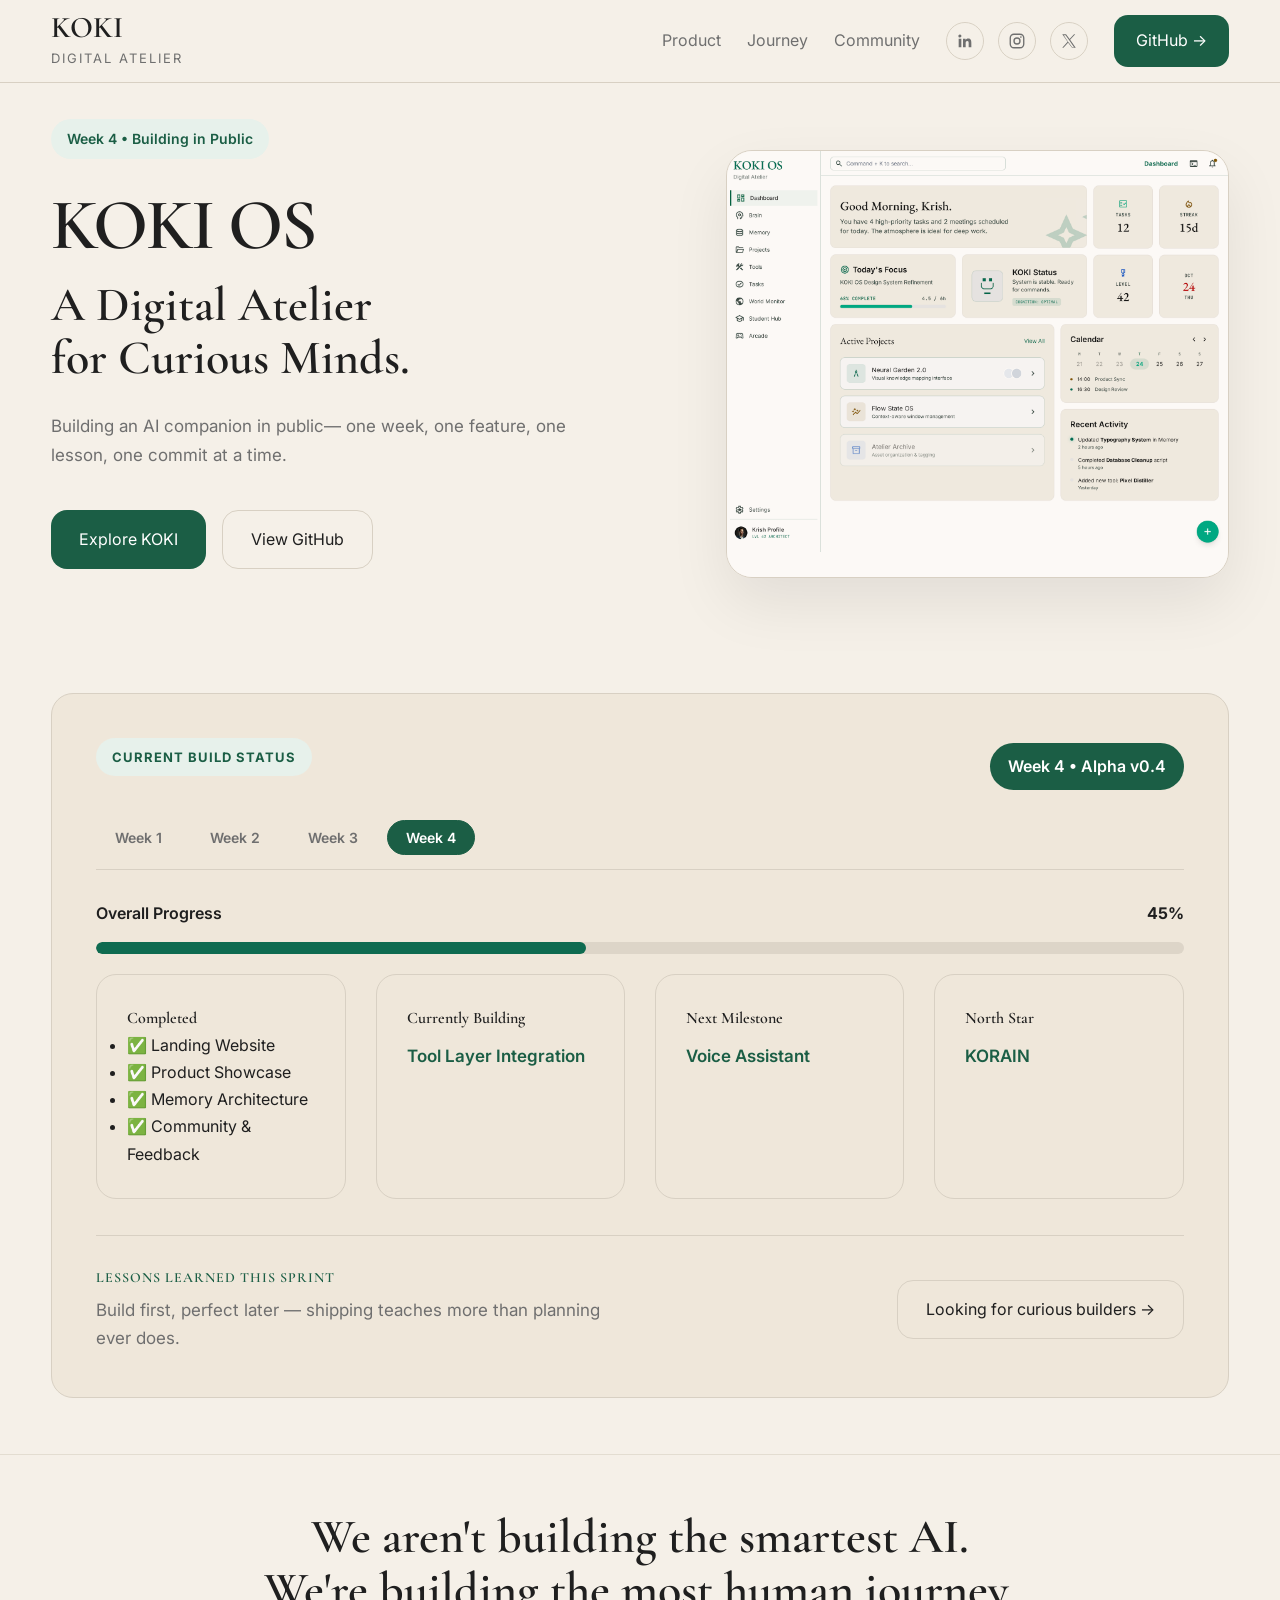
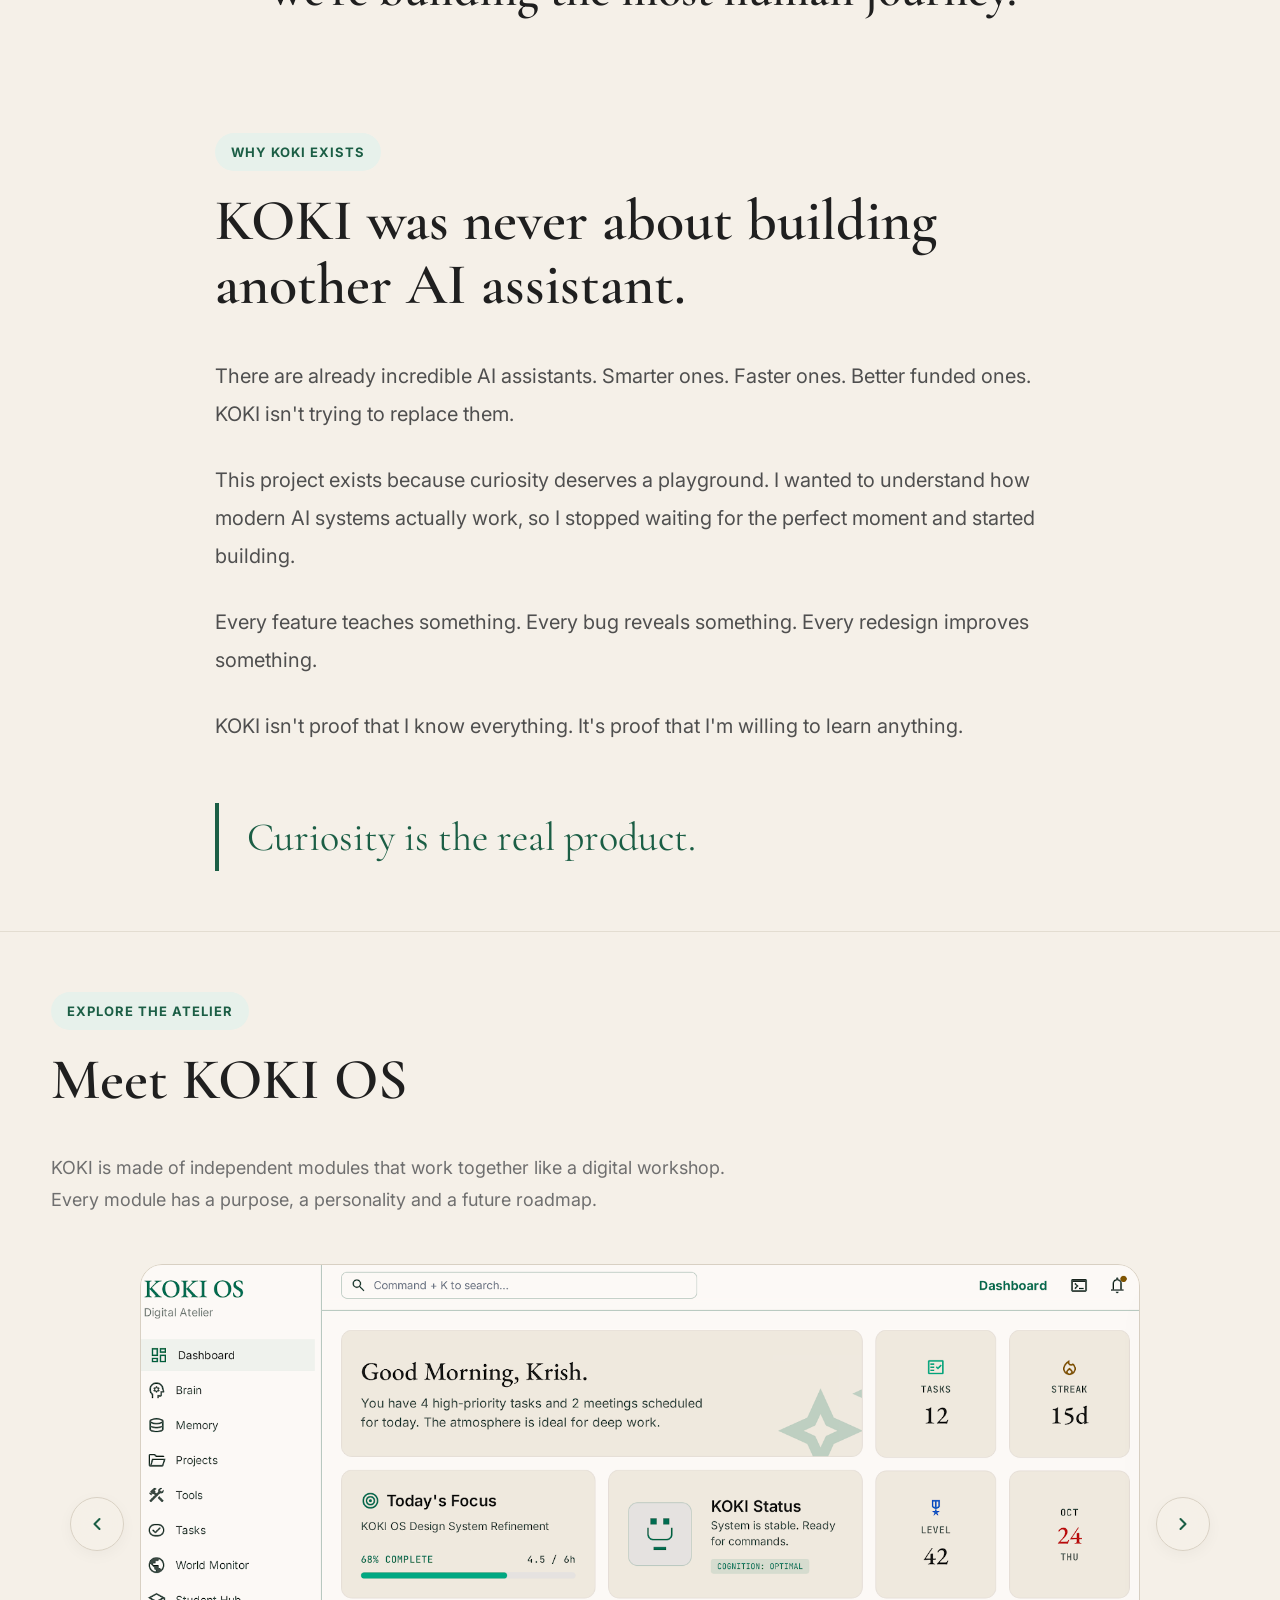
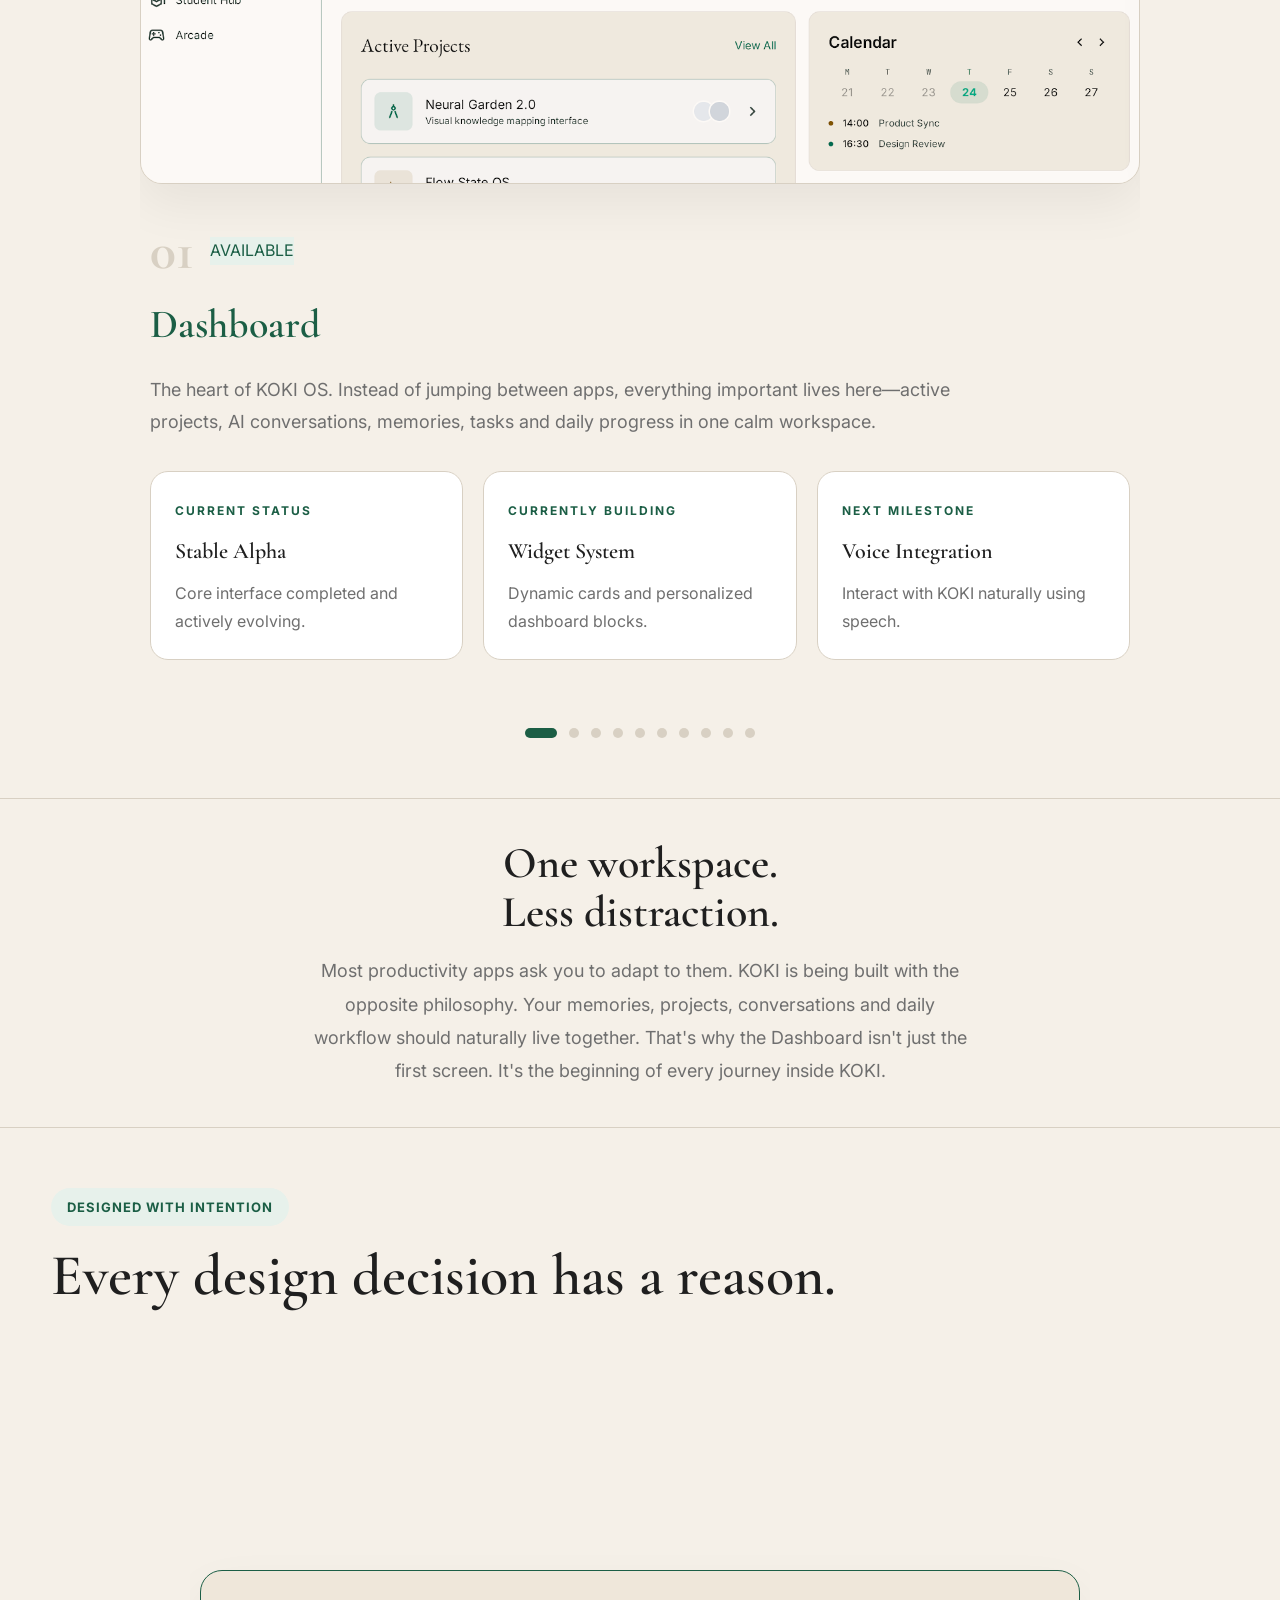
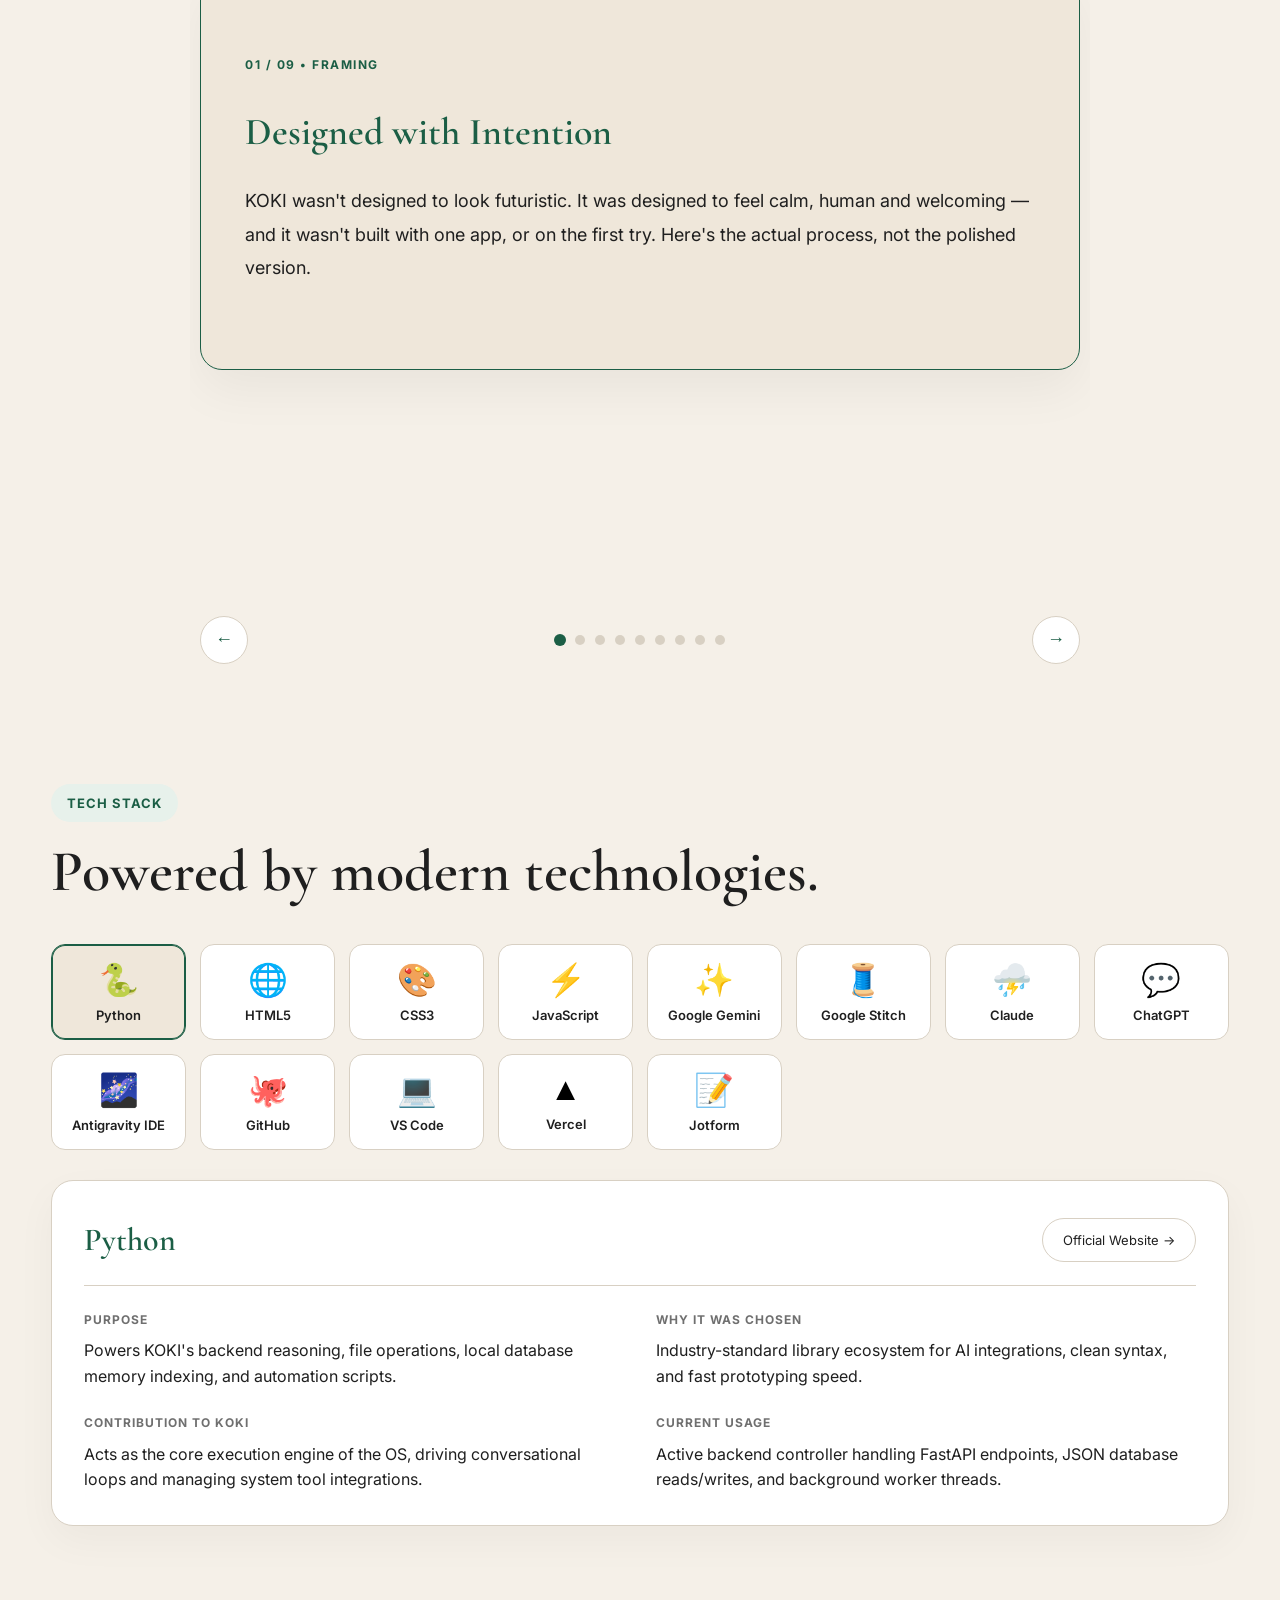
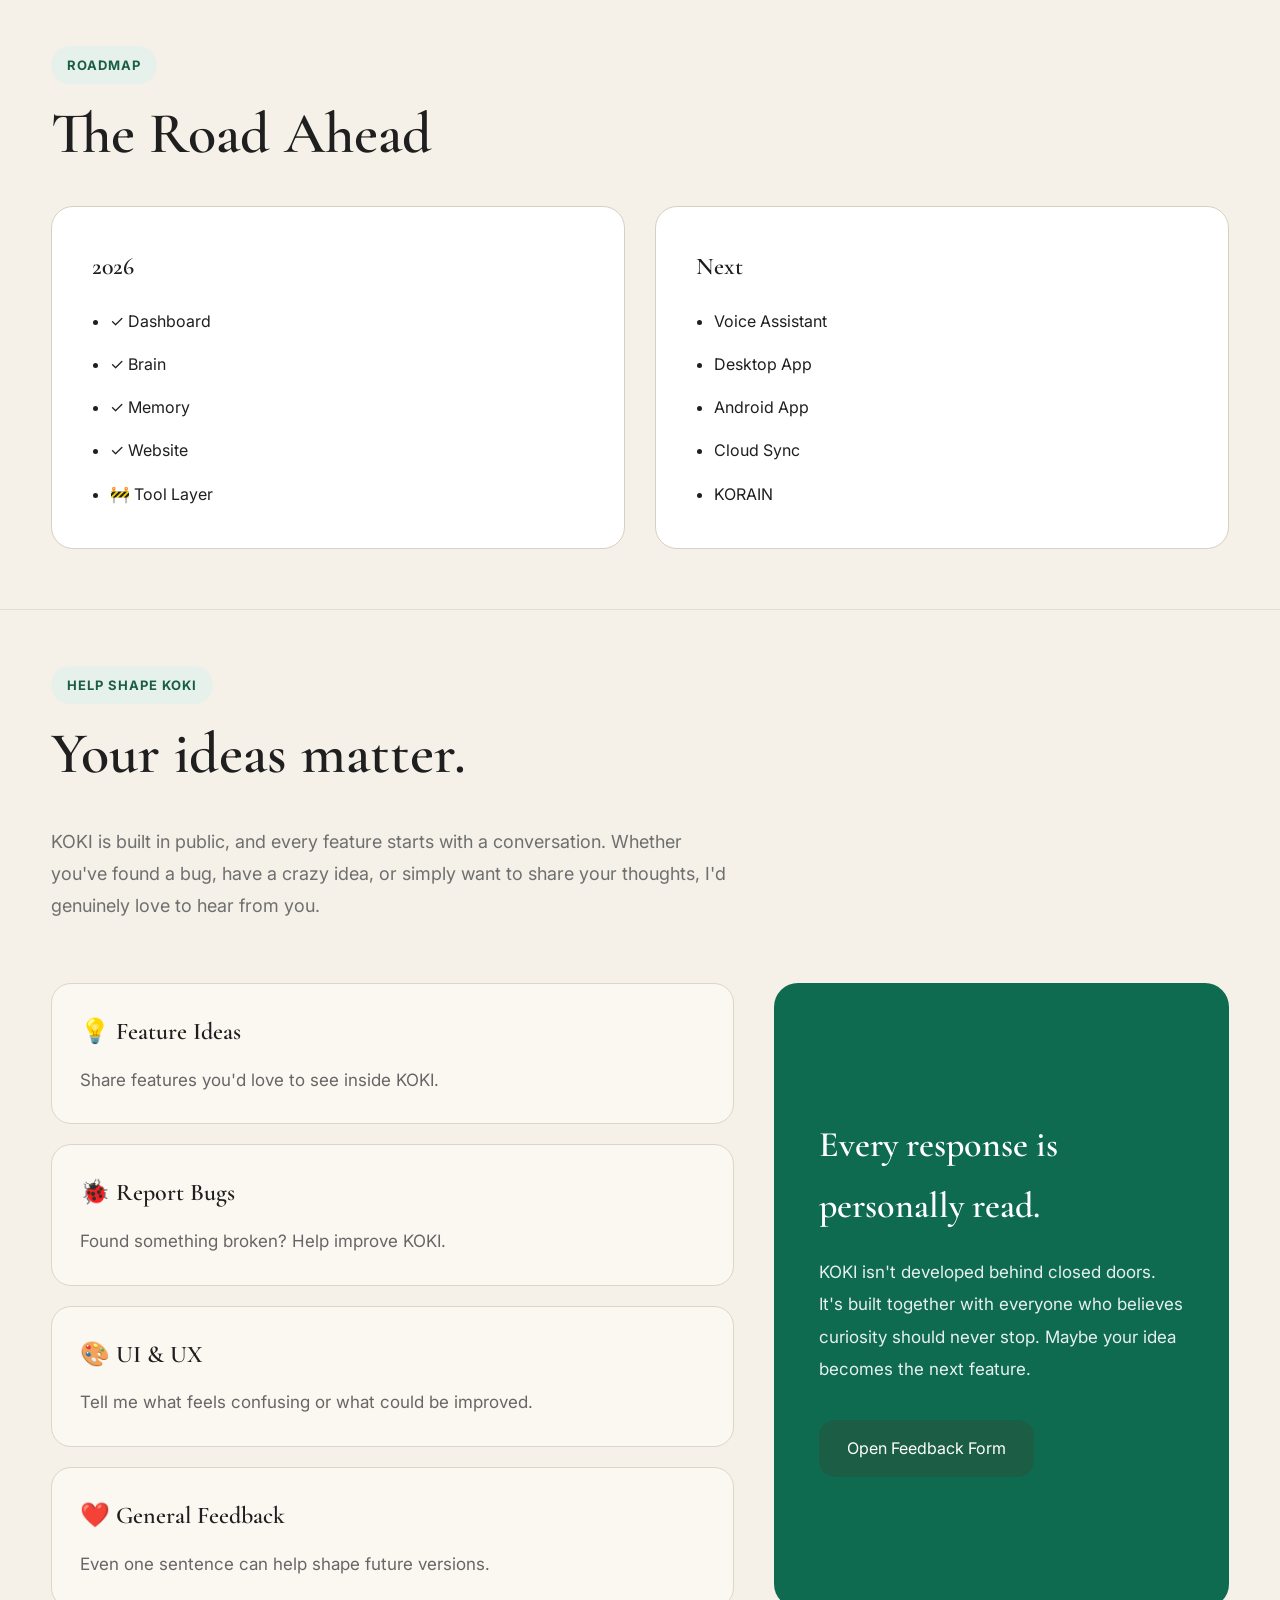
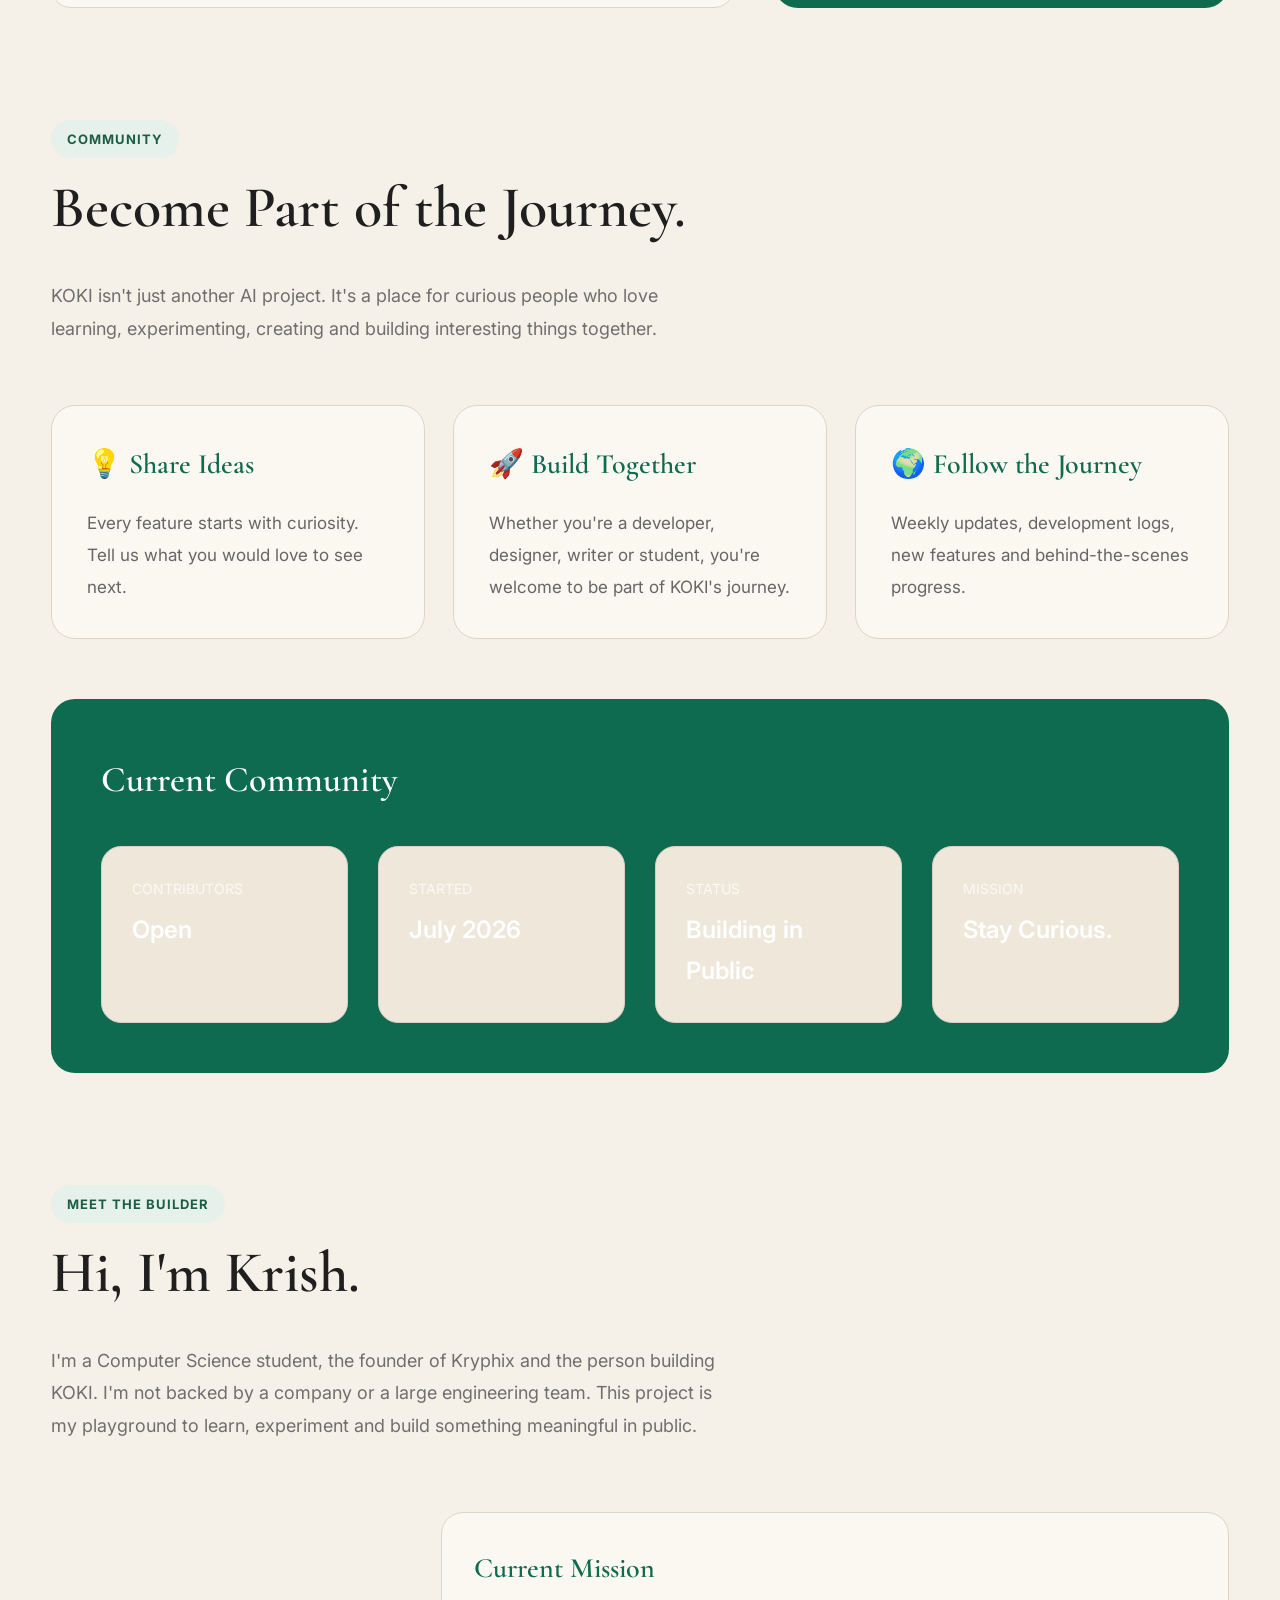
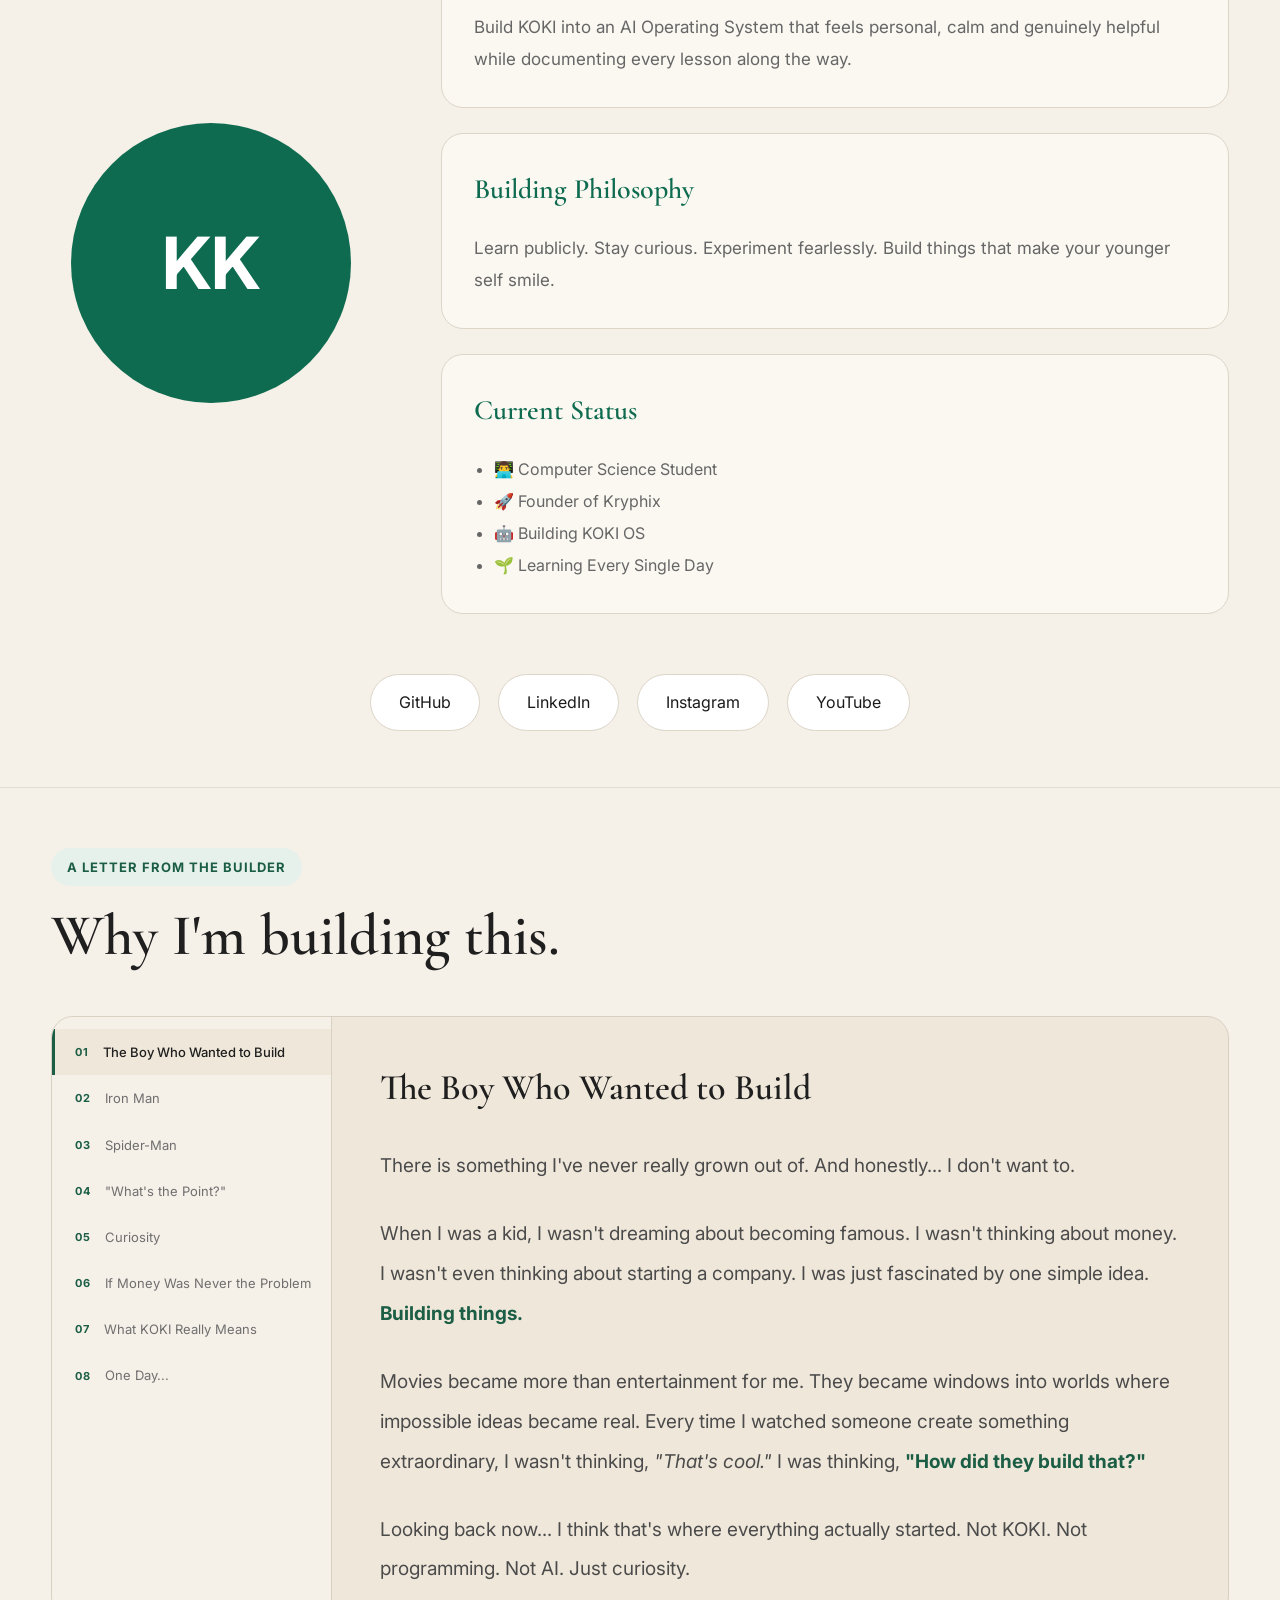
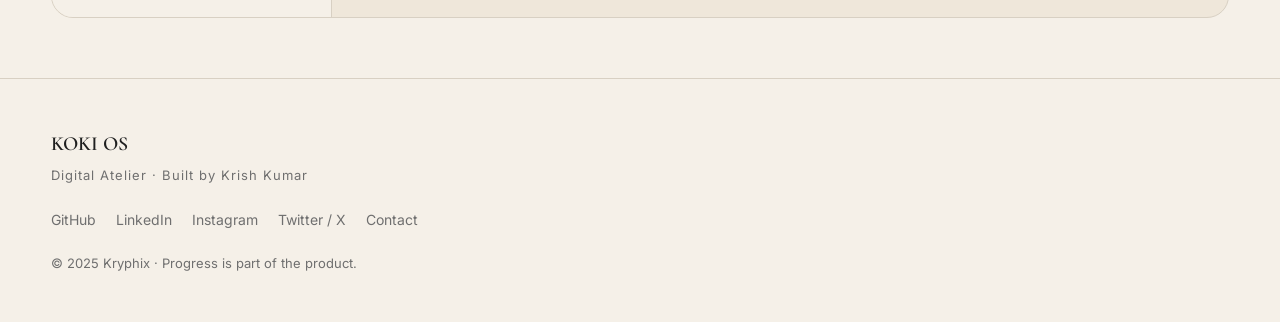
==== commit 229c79e9: "- week-4 git + yotube + web search" ====
--- a/landing/index.html
+++ b/landing/index.html
@@ -10,6 +10,11 @@
     <meta name="description"
         content="KOKI OS is an AI Operating System built in public by Krish Kumar under Kryphix.">
 
+    <meta property="og:title" content="KOKI OS — Digital Atelier">
+    <meta property="og:description" content="A personal AI assistant built in public. Memory-aware. Hinglish-native.">
+    <meta property="og:url" content="https://krishkumarvl.github.io/KOKI-AI">
+    <meta name="theme-color" content="#F5F0E8">
+
     <link rel="stylesheet" href="css/style.css">
 </head>
 
@@ -56,14 +61,27 @@
                 <a href="https://github.com/krishkumarvl/KOKI-AI" target="_blank"
                     class="nav-btn">
 
-                    GitHub →
+                    GitHub &rarr;
 
                 </a>
 
             </nav>
 
+            <button class="hamburger" id="hamburger" aria-label="Menu">
+                <span></span>
+                <span></span>
+                <span></span>
+            </button>
+
         </div>
 
+        <div class="mobile-menu" id="mobileMenu">
+            <a href="#inside-koki">Product</a>
+            <a href="#roadmap">Journey</a>
+            <a href="#community">Community</a>
+            <a href="https://github.com/krishkumarvl/KOKI-AI" target="_blank" class="nav-btn">GitHub &rarr;</a>
+        </div>
+
     </header>
 
 
@@ -140,7 +158,8 @@
 
                     src="assets/dashboard.png"
 
-                    alt="KOKI Dashboard">
+                    alt="KOKI Dashboard"
+                    loading="lazy">
 
             </div>
 
@@ -161,7 +180,7 @@
 
                 <span class="section-tag">CURRENT BUILD STATUS</span>
 
-                <span id="status-week-badge" class="week-version">Week 4 &bull; Alpha v1</span>
+                <span id="status-week-badge" class="week-version">Week 4 &bull; Alpha v0.4</span>
 
             </div>
 
@@ -179,13 +198,13 @@
 
                     <span>Overall Progress</span>
 
-                    <strong id="status-progress-text">38%</strong>
+                    <strong id="status-progress-text">45%</strong>
 
                 </div>
 
                 <div class="progress-bar">
 
-                    <div id="status-progress-fill" class="progress-fill" style="width:38%"></div>
+                    <div id="status-progress-fill" class="progress-fill" style="width:45%"></div>
 
                 </div>
 
@@ -258,7 +277,7 @@
     </section>
 
 
-
+<hr class="section-divider">
 
     <!-- ================= MANIFESTO ================= -->
 
@@ -334,6 +353,8 @@
 
 </section>
 
+
+<hr class="section-divider">
 
 <!-- ================= PRODUCT ================= -->
 
@@ -1085,6 +1106,8 @@
 
 </section>
 
+<hr class="section-divider">
+
 <!-- ================= FEEDBACK ================= -->
 
 <section class="feedback-section" id="feedback">
@@ -1379,53 +1402,21 @@
 
 
 
+<hr class="section-divider">
+
 <!-- ================= A LETTER TO EVERY CURIOUS MIND ================= -->
 
 <section id="letter" class="letter-section">
 
-    <div class="container narrow">
-
-        <span class="section-tag">
-            A LETTER TO EVERY CURIOUS MIND
-        </span>
-
-        <h2 class="letter-title">
-
-            Maybe growing up doesn't mean becoming serious.
-
-            <br>
-
-            Maybe it means protecting the part of you that still dreams.
-
-        </h2>
-
-        <p class="letter-preface">
-            Seven chapters. One honest look at why KOKI exists. Read it whenever you have
-            a quiet ten minutes &mdash; not scrolled past by accident.
-        </p>
-
-        <nav class="letter-toc">
-
-            <a href="#chapter-1"><span>01</span>The Boy Who Wanted to Build</a>
-            <a href="#chapter-2"><span>02</span>Iron Man</a>
-            <a href="#chapter-3"><span>03</span>Spider-Man</a>
-            <a href="#chapter-4"><span>04</span>&quot;What's the Point?&quot;</a>
-            <a href="#chapter-5"><span>05</span>Curiosity</a>
-            <a href="#chapter-6"><span>06</span>If Money Was Never the Problem</a>
-            <a href="#chapter-7"><span>07</span>What KOKI Really Means</a>
-            <a href="#letter-end"><span>08</span>One Day...</a>
-
-        </nav>
-
-        <div class="letter-body">
-
-            <!-- Chapter 1 -->
-
-            <details class="letter-chapter" id="chapter-1" name="letter-chapters">
-
-            <summary class="chapter-summary"><span class="chapter-index">01</span><span class="chapter-cta">Read this chapter</span></summary>
-
-            <div class="chapter-content">
+    <div class="container">
+        <span class="section-tag">A LETTER FROM THE BUILDER</span>
+        <h2 class="section-title">Why I'm building this.</h2>
+    </div>
+
+    <!-- Hidden chapter source data — content untouched, just rewrapped for JS access -->
+    <div class="chapter-source-data" aria-hidden="true">
+
+        <div id="chapter-content-1">
             <h3>The Boy Who Wanted to Build</h3>
 
 <p>
@@ -1507,1278 +1498,1208 @@
 But that small feeling would quietly shape almost every decision I'd make later.
 
 </p>
-
+        </div>
+
+        <div id="chapter-content-2">
+            <h3>Iron Man</h3>
+
+<p>
+
+People often ask me why I like Iron Man so much.
+
+Most of them assume it's because of the suits.
+
+And honestly...
+
+the suits are still one of the coolest things I've ever seen.
+
+Even today, I get excited whenever I see a new one.
+
+</p>
+
+<p>
+
+But that's never been the real reason.
+
+If all I cared about was the armour, I probably would've forgotten about him years ago.
+
+What stayed with me wasn't the technology.
+
+It was <strong>Tony Stark himself.</strong>
+
+</p>
+
+<p>
+
+He looked at problems differently.
+
+While everyone else saw something impossible...
+
+he saw something waiting to be solved.
+
+Every challenge looked like another experiment.
+
+Another opportunity to build.
+
+Another reason to learn something new.
+
+</p>
+
+<p>
+
+One scene has stayed with me ever since I first watched it.
+
+People remember it because of one famous line.
+
+</p>
+
+<div class="letter-quote">
+
+"Tony Stark built this in a cave."
+
+</div>
+
+<p>
+
+Whenever I hear that line...
+
+I don't think about the Arc Reactor.
+
+I don't think about the suit.
+
+I think about something much bigger.
+
+</p>
+
+<p>
+
+Imagine losing everything.
+
+Your resources.
+
+Your team.
+
+Your freedom.
+
+And still choosing to build.
+
+</p>
+
+<p>
+
+That's not technology.
+
+That's character.
+
+</p>
+
+<div class="letter-quote">
+
+The greatest tool Tony Stark ever had wasn't the suit.
+
+It was the refusal to give up.
+
+</div>
+
+<p>
+
+That's the part that stuck with me.
+
+Not the power.
+
+Not the fame.
+
+But the idea that someone with nothing but their mind and their will can still build something extraordinary.
+
+</p>
+
+<p>
+
+I think about that every time I'm frustrated.
+
+Every time something doesn't work.
+
+Every time I feel like I'm going in circles.
+
+</p>
+
+<p>
+
+If he could build an arc reactor in a cave with scraps...
+
+I can probably fix this bug with a cup of tea and a bit more patience.
+
+</p>
+        </div>
+
+        <div id="chapter-content-3">
+            <h3>Spider-Man</h3>
+
+<p>
+
+If Iron Man made me fall in love with building...
+
+Spider-Man taught me the kind of person I want to become.
+
+</p>
+
+<p>
+
+Out of every superhero I've ever watched...
+
+Peter Parker has always been my favourite.
+
+Not because he's the strongest.
+
+Not because he always wins.
+
+Not because he has the coolest powers.
+
+Actually...
+
+it's almost the opposite.
+
+</p>
+
+<p>
+
+He's just a normal person.
+
+A student trying to balance life, responsibilities, dreams and the people he loves.
+
+Sometimes life gives him more pain than happiness.
+
+Sometimes it feels like everything is taken away from him.
+
+And yet...
+
+he still gets up the next morning.
+
+</p>
+
+<div class="letter-quote">
+
+He never lets pain become an excuse to stop being kind.
+
+</div>
+
+<p>
+
+That's what I admire.
+
+Not the web shooters.
+
+Not the suit.
+
+Not even the powers.
+
+His character.
+
+</p>
+
+<p>
+
+He loses people he loves.
+
+He struggles with money.
+
+He makes mistakes.
+
+He questions himself.
+
+He feels alone.
+
+He carries responsibilities that nobody else understands.
+
+Honestly...
+
+I think that's why I relate to him so much.
+
+</p>
+
+<p>
+
+Life isn't always fair.
+
+Sometimes you work hard and still fail.
+
+Sometimes people misunderstand you.
+
+Sometimes you lose things you never wanted to lose.
+
+But Spider-Man always reminds me of something simple.
+
+</p>
+
+<div class="letter-quote">
+
+No matter how heavy life becomes...
+
+don't lose your smile.
+
+</div>
+
+<p>
+
+One thing I love about Peter Parker is that he never lets difficult moments change who he is.
+
+He still jokes.
+
+He still laughs.
+
+He still helps people.
+
+Not because life is easy.
+
+But because that's the person he chooses to be.
+
+</p>
+
+<p>
+
+That inspires me far more than any superpower ever could.
+
+Anyone can be strong when everything is going well.
+
+Real strength is staying kind when life gives you every reason not to.
+
+</p>
+
+<p>
+
+If Iron Man inspired the builder inside me...
+
+Spider-Man reminds me to protect the human inside me.
+
+To stay humble.
+
+To take responsibility.
+
+To keep moving forward.
+
+And maybe...
+
+to smile a little more often.
+
+</p>
+
+<p>
+
+Because at the end of the day...
+
+I don't just want to build great technology.
+
+I want to become someone whose presence makes people feel a little lighter.
+
+Someone who brings warmth into a room.
+
+Someone who leaves people better than they found them.
+
+I think that's a much bigger achievement than building software.
+
+</p>
+        </div>
+
+        <div id="chapter-content-4">
+            <h3>"What's the Point?"</h3>
+
+<p>
+
+It's probably the question I've heard the most.
+
+Sometimes people ask it directly.
+
+Sometimes they don't say it out loud, but I can see it in their eyes.
+
+</p>
+
+<div class="letter-quote">
+
+"Why build another AI?"
+
+</div>
+
+<p>
+
+There are already hundreds of AI assistants.
+
+Some are smarter.
+
+Some are faster.
+
+Some have teams of thousands of engineers behind them.
+
+Some have billions of dollars.
+
+Compared to them...
+
+KOKI is tiny.
+
+</p>
+
+<p>
+
+So why build it?
+
+Why spend nights debugging?
+
+Why learn things outside college?
+
+Why stay awake until four in the morning trying to fix one small problem?
+
+Why keep building something that might never become the biggest?
+
+</p>
+
+<p>
+
+Honestly...
+
+I don't have a complicated answer.
+
+</p>
+
+<div class="letter-quote">
+
+Because I want to.
+
+</div>
+
+<p>
+
+That's it.
+
+</p>
+
+<p>
+
+I build because I'm curious.
+
+I build because creating something from nothing makes me happy.
+
+I build because every project teaches me something I didn't know yesterday.
+
+</p>
+
+<p>
+
+I'm not trying to beat anyone.
+
+I'm not trying to prove that KOKI is better than every AI assistant out there.
+
+That was never the goal.
+
+</p>
+
+<p>
+
+There are incredible people building incredible things.
+
+I admire them.
+
+I've learned from many of them.
+
+KOKI doesn't exist to replace their work.
+
+It exists because I wanted to experience the joy of building something with my own hands.
+
+</p>
+
+<div class="letter-quote">
+
+I don't build to compete.
+
+I build because creating makes me feel alive.
+
+</div>
+
+<p>
+
+Maybe only one person will ever use KOKI.
+
+Maybe millions will.
+
+Honestly...
+
+I don't know.
+
+</p>
+
+<p>
+
+But if even one person finds an idea, a feature, a sentence or a moment that genuinely helps them...
+
+then every late night, every bug and every redesign will have been worth it.
+
+</p>
+
+<p>
+
+Not everything needs to become the biggest thing in the world to become meaningful.
+
+Sometimes...
+
+the act of creating is already enough.
+
+</p>
+
+<p>
+
+And maybe that's the real point.
+
+Not to build the biggest AI.
+
+Not to build the most famous product.
+
+But to build something that reminds me why I fell in love with technology in the first place.
+
+</p>
+        </div>
+
+        <div id="chapter-content-5">
+            <h3>Curiosity</h3>
+
+<p>
+
+People often tell me,
+
+"You should focus on one thing."
+
+And honestly...
+
+I understand why they say that.
+
+The world rewards specialists.
+
+It rewards people who become incredibly good at one thing.
+
+There's nothing wrong with that.
+
+</p>
+
+<p>
+
+But I've never wanted to experience life that way.
+
+</p>
+
+<div class="letter-quote">
+
+I don't want to know everything.
+
+I just don't want to stop discovering.
+
+</div>
+
+<p>
+
+I'm curious about almost everything.
+
+Technology.
+
+Music.
+
+Movies.
+
+Art.
+
+History.
+
+Philosophy.
+
+Business.
+
+Psychology.
+
+Travel.
+
+Space.
+
+Design.
+
+Programming.
+
+Content creation.
+
+Poetry.
+
+Photography.
+
+Guitar.
+
+Sometimes I learn something simply because one random question appeared in my mind.
+
+</p>
+
+<p>
+
+People ask me,
+
+"How are all these things connected?"
+
+To me...
+
+they already are.
+
+</p>
+
+<p>
+
+Movies teach me how to tell stories.
+
+Music teaches me how emotions can exist without words.
+
+Programming teaches me patience.
+
+Design teaches me that small details change everything.
+
+Business teaches responsibility.
+
+History teaches perspective.
+
+Travel reminds me who I am when life becomes too noisy.
+
+Every subject quietly teaches something the others cannot.
+
+</p>
+
+<p>
+
+That's why I don't believe curiosity has a syllabus.
+
+Learning doesn't have to stay inside a classroom.
+
+Sometimes the most valuable lesson comes from a movie.
+
+Sometimes from a conversation with a stranger.
+
+Sometimes from getting completely lost in a new city.
+
+</p>
+
+<div class="letter-quote">
+
+Perfection is just a destination.
+
+Curiosity is a way of living.
+
+</div>
+
+<p>
+
+Maybe I'll never become the best programmer.
+
+Maybe I'll never become the best designer.
+
+Maybe I'll never become the best entrepreneur.
+
+And honestly...
+
+I'm okay with that.
+
+</p>
+
+<p>
+
+Because my goal has never been to become the best at one thing.
+
+My goal is to experience as much of life as I possibly can.
+
+To keep learning.
+
+To keep creating.
+
+To keep wondering.
+
+</p>
+
+<p>
+
+One day we'll all leave this world behind.
+
+So before that day comes...
+
+I want to make sure I actually lived.
+
+Not just existed.
+
+</p>
+
+<p>
+
+Maybe that's why I keep learning random things.
+
+Not because I have to.
+
+Because I genuinely enjoy becoming a little different from who I was yesterday.
+
+</p>
+        </div>
+
+        <div id="chapter-content-6">
+            <h3>If Money Was Never the Problem</h3>
+
+<p>
+
+Sometimes people ask me,
+
+"What would you do if money was never a problem?"
+
+It's an interesting question.
+
+Because the answer says a lot about who you are.
+
+</p>
+
+<p>
+
+For me...
+
+the first thing wouldn't be another company.
+
+It wouldn't be another AI.
+
+It wouldn't even be technology.
+
+</p>
+
+<div class="letter-quote">
+
+I'd build peace for my family first.
+
+</div>
+
+<p>
+
+The people who believed in me long before I had anything to show.
+
+The people who sacrificed quietly while I kept dreaming loudly.
+
+They deserve a life where they never have to worry again.
+
+That would always come first.
+
+</p>
+
+<p>
+
+After that...
+
+I'd build schools.
+
+But probably not the kind of schools we already have.
+
+</p>
+
+<p>
+
+I don't want classrooms where curiosity slowly disappears because students become afraid of making mistakes.
+
+I want classrooms where asking questions is celebrated.
+
+Where creativity isn't treated like a distraction.
+
+Where children don't feel guilty for dreaming differently.
+
+</p>
+
+<p>
+
+I want a place where programming sits beside poetry.
+
+Where philosophy is as important as physics.
+
+Where music is respected just as much as mathematics.
+
+Where children learn how money works...
+
+how kindness works...
+
+how technology works...
+
+and most importantly...
+
+how to think for themselves.
+
+</p>
+
+<div class="letter-quote">
+
+Education shouldn't create perfect workers.
+
+It should help people discover who they really are.
+
+</div>
+
+<p>
+
+I'd build hospitals.
+
+I'd invest in research.
+
+I'd support people with ideas who only needed someone to believe in them.
+
+I'd help wherever I genuinely could.
+
+Not because I wanted to be remembered.
+
+Because if you have the ability to make someone's life a little easier...
+
+why wouldn't you?
+
+</p>
+
+<p>
+
+And yes...
+
+I'd travel.
+
+A lot.
+
+Not because I want expensive vacations.
+
+Because travelling reminds me who I am.
+
+Whenever life becomes too loud...
+
+whenever everything starts feeling repetitive...
+
+the road has a strange way of making me feel alive again.
+
+</p>
+
+<div class="letter-quote">
+
+Sometimes I travel to discover new places.
+
+Sometimes I travel to rediscover myself.
+
+</div>
+
+<p>
+
+Maybe none of these dreams happen exactly the way I imagine them today.
+
+That's okay.
+
+Dreams evolve.
+
+People evolve.
+
+Life evolves.
+
+</p>
+
+<p>
+
+But I hope one thing never changes.
+
+I hope I never stop using whatever I have to leave the world a little kinder than I found it.
+
+</p>
+        </div>
+
+        <div id="chapter-content-7">
+            <h3>What KOKI Really Means</h3>
+
+<p>
+
+People often see KOKI as another AI project.
+
+A chatbot.
+
+An assistant.
+
+A piece of software.
+
+And honestly...
+
+I understand why.
+
+That's what it looks like from the outside.
+
+</p>
+
+<p>
+
+But to me...
+
+KOKI has never just been about artificial intelligence.
+
+</p>
+
+<div class="letter-quote">
+
+KOKI is a collection of my curiosity.
+
+</div>
+
+<p>
+
+Every feature has a story.
+
+Every redesign reminds me of a mistake I learned from.
+
+Every bug reminds me of a night I refused to give up.
+
+Every line of code carries a memory.
+
+Sometimes excitement.
+
+Sometimes frustration.
+
+Sometimes both at the same time.
+
+</p>
+
+<p>
+
+When I look at KOKI...
+
+I don't only see software.
+
+I see every version of myself that helped build it.
+
+The beginner who didn't know where to start.
+
+The student who kept learning after making mistakes.
+
+The developer who kept rewriting things because they could be better.
+
+The dreamer who believed an idea was worth chasing, even when nobody was asking for it.
+
+</p>
+
+<div class="letter-quote">
+
+KOKI isn't just growing.
+
+I'm growing with it.
+
+</div>
+
+<p>
+
+People sometimes ask me,
+
+"If someone offered you millions to buy KOKI...
+
+would you sell it?"
+
+Honestly...
+
+I don't think I could.
+
+Not because I believe it's priceless.
+
+But because some things carry value that money simply can't measure.
+
+</p>
+
+<p>
+
+KOKI has become part of my journey.
+
+It's where I've poured my ideas, my failures, my late nights, my excitement and my curiosity.
+
+Selling it would feel like giving away a chapter of my own life.
+
+</p>
+
+<p>
+
+Maybe one day KOKI becomes something much bigger than I ever imagined.
+
+Maybe it stays a small project that only a handful of people know about.
+
+I genuinely don't know.
+
+</p>
+
+<p>
+
+But I do know this.
+
+Whether KOKI succeeds or fails...
+
+it has already given me something I'll carry forever.
+
+Confidence.
+
+Patience.
+
+Discipline.
+
+Curiosity.
+
+And the courage to build ideas instead of only dreaming about them.
+
+</p>
+
+<div class="letter-quote">
+
+People think I built KOKI.
+
+The truth is...
+
+KOKI has been quietly building me too.
+
+</div>
+
+<p>
+
+Maybe that's why this project means so much to me.
+
+Because every new version of KOKI is also a new version of myself.
+
+And that's something I never want to stop creating.
+
+</p>
+        </div>
+
+        <div id="chapter-content-8">
+            <h3>One Day...</h3>
+
+<p>
+
+Sometimes I imagine myself many years from now.
+
+Older.
+
+Hopefully a little wiser.
+
+Maybe sitting somewhere in the mountains where everything is quiet except the wind.
+
+Watching the sunrise with a cup of tea in my hands.
+
+</p>
+
+<p>
+
+I imagine someone sitting beside me and asking one simple question.
+
+</p>
+
+<div class="letter-quote">
+
+"Was building KOKI worth it?"
+
+</div>
+
+<p>
+
+I don't think I'd answer immediately.
+
+I'd probably smile first.
+
+Because that question isn't really about KOKI.
+
+It's about the life I chose to live.
+
+</p>
+
+<p>
+
+Maybe KOKI became successful.
+
+Maybe it didn't.
+
+Maybe millions of people used it.
+
+Maybe only a handful ever discovered it.
+
+Honestly...
+
+I don't know.
+
+</p>
+
+<p>
+
+But I know something much more important.
+
+</p>
+
+<div class="letter-quote">
+
+I'd rather spend my life building things that might fail...
+
+than spend my life wondering,
+
+"What if I had tried?"
+
+</div>
+
+<p>
+
+Even if KOKI never becomes the biggest AI in the world...
+
+I'll still be proud of it.
+
+Because I tried.
+
+Because I learned.
+
+Because I experienced something that no book, no course and no tutorial could ever teach me.
+
+</p>
+
+<p>
+
+KOKI gave me late nights.
+
+Moments of frustration.
+
+Moments of excitement.
+
+Moments where one tiny bug made me question everything.
+
+And moments where one tiny breakthrough reminded me exactly why I started.
+
+</p>
+
+<p>
+
+Maybe that's what success really is.
+
+Not reaching the destination.
+
+But becoming someone better because you chose to begin the journey.
+
+</p>
+
+<p>
+
+If someone remembers me one day...
+
+I don't want it to be because I built an AI.
+
+I hope they remember me as someone who stayed kind.
+
+Someone who stayed curious.
+
+Someone who wasn't afraid to dream out loud.
+
+Someone whose presence made people feel a little lighter.
+
+</p>
+
+<p>
+
+And if one person reading this decides to finally start building the idea they've been carrying for years...
+
+Then KOKI has already become something meaningful.
+
+</p>
+
+<div class="letter-quote">
+
+Maybe the greatest thing I ever build won't be software.
+
+Maybe it'll be the courage to inspire someone else to build.
+
+</div>
+
+<p>
+
+That's a legacy I'd be proud of.
+
+</p>
+        </div>
+
+    </div><!-- end .chapter-source-data -->
+
+    <!-- Tabbed Reader UI -->
+    <div class="container">
+    <div class="letter-reader">
+
+        <!-- Chapter navigation -->
+        <div class="letter-nav" role="tablist" aria-label="Letter chapters">
+            <button class="letter-nav-item active" data-chapter="0" role="tab" aria-selected="true">
+                <span class="chapter-num">01</span>
+                <span class="chapter-name">The Boy Who Wanted to Build</span>
+            </button>
+            <button class="letter-nav-item" data-chapter="1" role="tab" aria-selected="false">
+                <span class="chapter-num">02</span>
+                <span class="chapter-name">Iron Man</span>
+            </button>
+            <button class="letter-nav-item" data-chapter="2" role="tab" aria-selected="false">
+                <span class="chapter-num">03</span>
+                <span class="chapter-name">Spider-Man</span>
+            </button>
+            <button class="letter-nav-item" data-chapter="3" role="tab" aria-selected="false">
+                <span class="chapter-num">04</span>
+                <span class="chapter-name">"What's the Point?"</span>
+            </button>
+            <button class="letter-nav-item" data-chapter="4" role="tab" aria-selected="false">
+                <span class="chapter-num">05</span>
+                <span class="chapter-name">Curiosity</span>
+            </button>
+            <button class="letter-nav-item" data-chapter="5" role="tab" aria-selected="false">
+                <span class="chapter-num">06</span>
+                <span class="chapter-name">If Money Was Never the Problem</span>
+            </button>
+            <button class="letter-nav-item" data-chapter="6" role="tab" aria-selected="false">
+                <span class="chapter-num">07</span>
+                <span class="chapter-name">What KOKI Really Means</span>
+            </button>
+            <button class="letter-nav-item" data-chapter="7" role="tab" aria-selected="false">
+                <span class="chapter-num">08</span>
+                <span class="chapter-name">One Day...</span>
+            </button>
+        </div>
+
+        <!-- Content panel -->
+        <div class="letter-content-panel" role="tabpanel">
+            <div class="letter-chapter-display" id="letterDisplay">
+                <!-- Chapter content rendered here by JS -->
             </div>
-
-            </details>
-
-            <div class="letter-divider"></div>
-
-            <!-- Chapter 2 -->
-
-            <details class="letter-chapter" id="chapter-2" name="letter-chapters">
-
-            <summary class="chapter-summary"><span class="chapter-index">02</span><span class="chapter-cta">Read this chapter</span></summary>
-
-            <div class="chapter-content">
-            <h3>Iron Man</h3>
-
-<p>
-
-People often ask me why I like Iron Man so much.
-
-Most of them assume it's because of the suits.
-
-And honestly...
-
-the suits are still one of the coolest things I've ever seen.
-
-Even today, I get excited whenever I see a new one.
-
-</p>
-
-<p>
-
-But that's never been the real reason.
-
-If all I cared about was the armour, I probably would've forgotten about him years ago.
-
-What stayed with me wasn't the technology.
-
-It was <strong>Tony Stark himself.</strong>
-
-</p>
-
-<p>
-
-He looked at problems differently.
-
-While everyone else saw something impossible...
-
-he saw something waiting to be solved.
-
-Every challenge looked like another experiment.
-
-Another opportunity to build.
-
-Another reason to learn something new.
-
-</p>
-
-<p>
-
-One scene has stayed with me ever since I first watched it.
-
-People remember it because of one famous line.
-
-</p>
-
-<div class="letter-quote">
-
-"Tony Stark built this in a cave."
-
-</div>
-
-<p>
-
-Whenever I hear that line...
-
-I don't think about the Arc Reactor.
-
-I don't think about the suit.
-
-I think about something much bigger.
-
-</p>
-
-<p>
-
-Imagine losing everything.
-
-Your resources.
-
-Your comfort.
-
-Your freedom.
-
-Almost your life.
-
-And still choosing to build instead of giving up.
-
-That mindset changed the way I look at problems.
-
-</p>
-
-<p>
-
-Life will never be perfect.
-
-There will always be something missing.
-
-More money.
-
-More knowledge.
-
-Better equipment.
-
-More experience.
-
-But if I keep waiting for perfect conditions...
-
-I'll never build anything.
-
-</p>
-
-<p>
-
-Tony Stark taught me that you don't need perfect conditions.
-
-You need curiosity.
-
-You need resilience.
-
-And you need the courage to start with whatever you have.
-
-</p>
-
-<div class="letter-quote">
-
-Don't wait for the perfect workshop.
-
-Start building with the tools you already have.
-
-</div>
-
-<p>
-
-I think that's why I enjoy creating so much.
-
-Not because I know everything.
-
-But because every project teaches me something I didn't know yesterday.
-
-Every bug.
-
-Every redesign.
-
-Every late night.
-
-Every failure.
-
-They're all part of becoming a better builder.
-
-</p>
-
-<p>
-
-Maybe one day I'll build something incredible.
-
-Maybe I won't.
-
-But I never want to lose that mindset.
-
-The belief that no matter how difficult life becomes...
-
-there is always something you can build next.
-
-</p>
+        </div>
+
+    </div><!-- end .letter-reader -->
+    </div><!-- end .container -->
+
+</section>
+
+
+    <!-- ================= FOOTER ================= -->
+
+    <footer>
+
+        <div class="container">
+
+            <div class="footer-inner">
+
+                <div class="footer-brand">
+                    <h3>KOKI OS</h3>
+                    <span>Digital Atelier &middot; Built by Krish Kumar</span>
+                </div>
+
+                <div class="footer-links">
+                    <a href="https://github.com/krishkumarvl/KOKI-AI" target="_blank">GitHub</a>
+                    <a href="https://linkedin.com/in/krishkumarvl" target="_blank">LinkedIn</a>
+                    <a href="https://instagram.com/krishkumarvl" target="_blank">Instagram</a>
+                    <a href="https://twitter.com/krishkumarvl" target="_blank">Twitter / X</a>
+                    <a href="mailto:kryphix.co@gmail.com">Contact</a>
+                </div>
+
+                <p class="footer-copy">&copy; 2025 Kryphix &middot; Progress is part of the product.</p>
 
             </div>
 
-            </details>
-
-            <div class="letter-divider"></div>
-
-            <!-- Chapter 3 -->
-
-            <details class="letter-chapter" id="chapter-3" name="letter-chapters">
-
-            <summary class="chapter-summary"><span class="chapter-index">03</span><span class="chapter-cta">Read this chapter</span></summary>
-
-            <div class="chapter-content">
-            <h3>Spider-Man</h3>
-
-<p>
-
-If Iron Man made me fall in love with building...
-
-Spider-Man taught me the kind of person I want to become.
-
-</p>
-
-<p>
-
-Out of every superhero I've ever watched...
-
-Peter Parker has always been my favourite.
-
-Not because he's the strongest.
-
-Not because he always wins.
-
-Not because he has the coolest powers.
-
-Actually...
-
-it's almost the opposite.
-
-</p>
-
-<p>
-
-He's just a normal person.
-
-A student trying to balance life, responsibilities, dreams and the people he loves.
-
-Sometimes life gives him more pain than happiness.
-
-Sometimes it feels like everything is taken away from him.
-
-And yet...
-
-he still gets up the next morning.
-
-</p>
-
-<div class="letter-quote">
-
-He never lets pain become an excuse to stop being kind.
-
-</div>
-
-<p>
-
-That's what I admire.
-
-Not the web shooters.
-
-Not the suit.
-
-Not even the powers.
-
-His character.
-
-</p>
-
-<p>
-
-He loses people he loves.
-
-He struggles with money.
-
-He makes mistakes.
-
-He questions himself.
-
-He feels alone.
-
-He carries responsibilities that nobody else understands.
-
-Honestly...
-
-I think that's why I relate to him so much.
-
-</p>
-
-<p>
-
-Life isn't always fair.
-
-Sometimes you work hard and still fail.
-
-Sometimes people misunderstand you.
-
-Sometimes you lose things you never wanted to lose.
-
-But Spider-Man always reminds me of something simple.
-
-</p>
-
-<div class="letter-quote">
-
-No matter how heavy life becomes...
-
-don't lose your smile.
-
-</div>
-
-<p>
-
-One thing I love about Peter Parker is that he never lets difficult moments change who he is.
-
-He still jokes.
-
-He still laughs.
-
-He still helps people.
-
-Not because life is easy.
-
-But because that's the person he chooses to be.
-
-</p>
-
-<p>
-
-That inspires me far more than any superpower ever could.
-
-Anyone can be strong when everything is going well.
-
-Real strength is staying kind when life gives you every reason not to.
-
-</p>
-
-<p>
-
-If Iron Man inspired the builder inside me...
-
-Spider-Man reminds me to protect the human inside me.
-
-To stay humble.
-
-To take responsibility.
-
-To keep moving forward.
-
-And maybe...
-
-to smile a little more often.
-
-</p>
-
-<p>
-
-Because at the end of the day...
-
-I don't just want to build great technology.
-
-I want to become someone whose presence makes people feel a little lighter.
-
-Someone who brings warmth into a room.
-
-Someone who leaves people better than they found them.
-
-I think that's a much bigger achievement than building software.
-
-</p>
-
-            </div>
-
-            </details>
-
-            <div class="letter-divider"></div>
-
-            <!-- Chapter 4 -->
-
-            <details class="letter-chapter" id="chapter-4" name="letter-chapters">
-
-            <summary class="chapter-summary"><span class="chapter-index">04</span><span class="chapter-cta">Read this chapter</span></summary>
-
-            <div class="chapter-content">
-            <h3>"What's the Point?"</h3>
-
-<p>
-
-It's probably the question I've heard the most.
-
-Sometimes people ask it directly.
-
-Sometimes they don't say it out loud, but I can see it in their eyes.
-
-</p>
-
-<div class="letter-quote">
-
-"Why build another AI?"
-
-</div>
-
-<p>
-
-There are already hundreds of AI assistants.
-
-Some are smarter.
-
-Some are faster.
-
-Some have teams of thousands of engineers behind them.
-
-Some have billions of dollars.
-
-Compared to them...
-
-KOKI is tiny.
-
-</p>
-
-<p>
-
-So why build it?
-
-Why spend nights debugging?
-
-Why learn things outside college?
-
-Why stay awake until four in the morning trying to fix one small problem?
-
-Why keep building something that might never become the biggest?
-
-</p>
-
-<p>
-
-Honestly...
-
-I don't have a complicated answer.
-
-</p>
-
-<div class="letter-quote">
-
-Because I want to.
-
-</div>
-
-<p>
-
-That's it.
-
-</p>
-
-<p>
-
-I build because I'm curious.
-
-I build because creating something from nothing makes me happy.
-
-I build because every project teaches me something I didn't know yesterday.
-
-</p>
-
-<p>
-
-I'm not trying to beat anyone.
-
-I'm not trying to prove that KOKI is better than every AI assistant out there.
-
-That was never the goal.
-
-</p>
-
-<p>
-
-There are incredible people building incredible things.
-
-I admire them.
-
-I've learned from many of them.
-
-KOKI doesn't exist to replace their work.
-
-It exists because I wanted to experience the joy of building something with my own hands.
-
-</p>
-
-<div class="letter-quote">
-
-I don't build to compete.
-
-I build because creating makes me feel alive.
-
-</div>
-
-<p>
-
-Maybe only one person will ever use KOKI.
-
-Maybe millions will.
-
-Honestly...
-
-I don't know.
-
-</p>
-
-<p>
-
-But if even one person finds an idea, a feature, a sentence or a moment that genuinely helps them...
-
-then every late night, every bug and every redesign will have been worth it.
-
-</p>
-
-<p>
-
-Not everything needs to become the biggest thing in the world to become meaningful.
-
-Sometimes...
-
-the act of creating is already enough.
-
-</p>
-
-<p>
-
-And maybe that's the real point.
-
-Not to build the biggest AI.
-
-Not to build the most famous product.
-
-But to build something that reminds me why I fell in love with technology in the first place.
-
-</p>
-
-            </div>
-
-            </details>
-
-            <div class="letter-divider"></div>
-
-            <!-- Chapter 5 -->
-
-            <details class="letter-chapter" id="chapter-5" name="letter-chapters">
-
-            <summary class="chapter-summary"><span class="chapter-index">05</span><span class="chapter-cta">Read this chapter</span></summary>
-
-            <div class="chapter-content"><h3>Curiosity</h3>
-
-<p>
-
-People often tell me,
-
-"You should focus on one thing."
-
-And honestly...
-
-I understand why they say that.
-
-The world rewards specialists.
-
-It rewards people who become incredibly good at one thing.
-
-There's nothing wrong with that.
-
-</p>
-
-<p>
-
-But I've never wanted to experience life that way.
-
-</p>
-
-<div class="letter-quote">
-
-I don't want to know everything.
-
-I just don't want to stop discovering.
-
-</div>
-
-<p>
-
-I'm curious about almost everything.
-
-Technology.
-
-Music.
-
-Movies.
-
-Art.
-
-History.
-
-Philosophy.
-
-Business.
-
-Psychology.
-
-Travel.
-
-Space.
-
-Design.
-
-Programming.
-
-Content creation.
-
-Poetry.
-
-Photography.
-
-Guitar.
-
-Sometimes I learn something simply because one random question appeared in my mind.
-
-</p>
-
-<p>
-
-People ask me,
-
-"How are all these things connected?"
-
-To me...
-
-they already are.
-
-</p>
-
-<p>
-
-Movies teach me how to tell stories.
-
-Music teaches me how emotions can exist without words.
-
-Programming teaches me patience.
-
-Design teaches me that small details change everything.
-
-Business teaches responsibility.
-
-History teaches perspective.
-
-Travel reminds me who I am when life becomes too noisy.
-
-Every subject quietly teaches something the others cannot.
-
-</p>
-
-<p>
-
-That's why I don't believe curiosity has a syllabus.
-
-Learning doesn't have to stay inside a classroom.
-
-Sometimes the most valuable lesson comes from a movie.
-
-Sometimes from a conversation with a stranger.
-
-Sometimes from getting completely lost in a new city.
-
-</p>
-
-<div class="letter-quote">
-
-Perfection is just a destination.
-
-Curiosity is a way of living.
-
-</div>
-
-<p>
-
-Maybe I'll never become the best programmer.
-
-Maybe I'll never become the best designer.
-
-Maybe I'll never become the best entrepreneur.
-
-And honestly...
-
-I'm okay with that.
-
-</p>
-
-<p>
-
-Because my goal has never been to become the best at one thing.
-
-My goal is to experience as much of life as I possibly can.
-
-To keep learning.
-
-To keep creating.
-
-To keep wondering.
-
-</p>
-
-<p>
-
-One day we'll all leave this world behind.
-
-So before that day comes...
-
-I want to make sure I actually lived.
-
-Not just existed.
-
-</p>
-
-<p>
-
-Maybe that's why I keep learning random things.
-
-Not because I have to.
-
-Because I genuinely enjoy becoming a little different from who I was yesterday.
-
-</p>
-
-            </div>
-
-            </details>
-
-            <div class="letter-divider"></div>
-
-            <!-- Chapter 6 -->
-
-            <details class="letter-chapter" id="chapter-6" name="letter-chapters">
-
-            <summary class="chapter-summary"><span class="chapter-index">06</span><span class="chapter-cta">Read this chapter</span></summary>
-
-            <div class="chapter-content"><h3>If Money Was Never the Problem</h3>
-
-<p>
-
-Sometimes people ask me,
-
-"What would you do if money was never a problem?"
-
-It's an interesting question.
-
-Because the answer says a lot about who you are.
-
-</p>
-
-<p>
-
-For me...
-
-the first thing wouldn't be another company.
-
-It wouldn't be another AI.
-
-It wouldn't even be technology.
-
-</p>
-
-<div class="letter-quote">
-
-I'd build peace for my family first.
-
-</div>
-
-<p>
-
-The people who believed in me long before I had anything to show.
-
-The people who sacrificed quietly while I kept dreaming loudly.
-
-They deserve a life where they never have to worry again.
-
-That would always come first.
-
-</p>
-
-<p>
-
-After that...
-
-I'd build schools.
-
-But probably not the kind of schools we already have.
-
-</p>
-
-<p>
-
-I don't want classrooms where curiosity slowly disappears because students become afraid of making mistakes.
-
-I want classrooms where asking questions is celebrated.
-
-Where creativity isn't treated like a distraction.
-
-Where children don't feel guilty for dreaming differently.
-
-</p>
-
-<p>
-
-I want a place where programming sits beside poetry.
-
-Where philosophy is as important as physics.
-
-Where music is respected just as much as mathematics.
-
-Where children learn how money works...
-
-how kindness works...
-
-how technology works...
-
-and most importantly...
-
-how to think for themselves.
-
-</p>
-
-<div class="letter-quote">
-
-Education shouldn't create perfect workers.
-
-It should help people discover who they really are.
-
-</div>
-
-<p>
-
-I'd build hospitals.
-
-I'd invest in research.
-
-I'd support people with ideas who only needed someone to believe in them.
-
-I'd help wherever I genuinely could.
-
-Not because I wanted to be remembered.
-
-Because if you have the ability to make someone's life a little easier...
-
-why wouldn't you?
-
-</p>
-
-<p>
-
-And yes...
-
-I'd travel.
-
-A lot.
-
-Not because I want expensive vacations.
-
-Because travelling reminds me who I am.
-
-Whenever life becomes too loud...
-
-whenever everything starts feeling repetitive...
-
-the road has a strange way of making me feel alive again.
-
-</p>
-
-<div class="letter-quote">
-
-Sometimes I travel to discover new places.
-
-Sometimes I travel to rediscover myself.
-
-</div>
-
-<p>
-
-Maybe none of these dreams happen exactly the way I imagine them today.
-
-That's okay.
-
-Dreams evolve.
-
-People evolve.
-
-Life evolves.
-
-</p>
-
-<p>
-
-But I hope one thing never changes.
-
-I hope I never stop using whatever I have to leave the world a little kinder than I found it.
-
-</p>
-
-            </div>
-
-            </details>
-
-            <div class="letter-divider"></div>
-
-            <!-- Chapter 7 -->
-
-            <details class="letter-chapter" id="chapter-7" name="letter-chapters">
-
-            <summary class="chapter-summary"><span class="chapter-index">07</span><span class="chapter-cta">Read this chapter</span></summary>
-
-            <div class="chapter-content"> <h3>What KOKI Really Means</h3>
-
-<p>
-
-People often see KOKI as another AI project.
-
-A chatbot.
-
-An assistant.
-
-A piece of software.
-
-And honestly...
-
-I understand why.
-
-That's what it looks like from the outside.
-
-</p>
-
-<p>
-
-But to me...
-
-KOKI has never just been about artificial intelligence.
-
-</p>
-
-<div class="letter-quote">
-
-KOKI is a collection of my curiosity.
-
-</div>
-
-<p>
-
-Every feature has a story.
-
-Every redesign reminds me of a mistake I learned from.
-
-Every bug reminds me of a night I refused to give up.
-
-Every line of code carries a memory.
-
-Sometimes excitement.
-
-Sometimes frustration.
-
-Sometimes both at the same time.
-
-</p>
-
-<p>
-
-When I look at KOKI...
-
-I don't only see software.
-
-I see every version of myself that helped build it.
-
-The beginner who didn't know where to start.
-
-The student who kept learning after making mistakes.
-
-The developer who kept rewriting things because they could be better.
-
-The dreamer who believed an idea was worth chasing, even when nobody was asking for it.
-
-</p>
-
-<div class="letter-quote">
-
-KOKI isn't just growing.
-
-I'm growing with it.
-
-</div>
-
-<p>
-
-People sometimes ask me,
-
-"If someone offered you millions to buy KOKI...
-
-would you sell it?"
-
-Honestly...
-
-I don't think I could.
-
-Not because I believe it's priceless.
-
-But because some things carry value that money simply can't measure.
-
-</p>
-
-<p>
-
-KOKI has become part of my journey.
-
-It's where I've poured my ideas, my failures, my late nights, my excitement and my curiosity.
-
-Selling it would feel like giving away a chapter of my own life.
-
-</p>
-
-<p>
-
-Maybe one day KOKI becomes something much bigger than I ever imagined.
-
-Maybe it stays a small project that only a handful of people know about.
-
-I genuinely don't know.
-
-</p>
-
-<p>
-
-But I do know this.
-
-Whether KOKI succeeds or fails...
-
-it has already given me something I'll carry forever.
-
-Confidence.
-
-Patience.
-
-Discipline.
-
-Curiosity.
-
-And the courage to build ideas instead of only dreaming about them.
-
-</p>
-
-<div class="letter-quote">
-
-People think I built KOKI.
-
-The truth is...
-
-KOKI has been quietly building me too.
-
-</div>
-
-<p>
-
-Maybe that's why this project means so much to me.
-
-Because every new version of KOKI is also a new version of myself.
-
-And that's something I never want to stop creating.
-
-</p>
-
-            </div>
-
-            </details>
-
-            <div class="letter-divider"></div>
-
-            <!-- Final -->
-
-            <details class="letter-chapter" id="letter-end" name="letter-chapters">
-
-            <summary class="chapter-summary"><span class="chapter-index">08</span><span class="chapter-cta">Read this chapter</span></summary>
-
-            <div class="chapter-content"> <h3>One Day...</h3>
-
-<p>
-
-Sometimes I imagine myself many years from now.
-
-Older.
-
-Hopefully a little wiser.
-
-Maybe sitting somewhere in the mountains where everything is quiet except the wind.
-
-Watching the sunrise with a cup of tea in my hands.
-
-</p>
-
-<p>
-
-I imagine someone sitting beside me and asking one simple question.
-
-</p>
-
-<div class="letter-quote">
-
-"Was building KOKI worth it?"
-
-</div>
-
-<p>
-
-I don't think I'd answer immediately.
-
-I'd probably smile first.
-
-Because that question isn't really about KOKI.
-
-It's about the life I chose to live.
-
-</p>
-
-<p>
-
-Maybe KOKI became successful.
-
-Maybe it didn't.
-
-Maybe millions of people used it.
-
-Maybe only a handful ever discovered it.
-
-Honestly...
-
-I don't know.
-
-</p>
-
-<p>
-
-But I know something much more important.
-
-</p>
-
-<div class="letter-quote">
-
-I'd rather spend my life building things that might fail...
-
-than spend my life wondering,
-
-"What if I had tried?"
-
-</div>
-
-<p>
-
-Even if KOKI never becomes the biggest AI in the world...
-
-I'll still be proud of it.
-
-Because I tried.
-
-Because I learned.
-
-Because I experienced something that no book, no course and no tutorial could ever teach me.
-
-</p>
-
-<p>
-
-KOKI gave me late nights.
-
-Moments of frustration.
-
-Moments of excitement.
-
-Moments where one tiny bug made me question everything.
-
-And moments where one tiny breakthrough reminded me exactly why I started.
-
-</p>
-
-<p>
-
-Maybe that's what success really is.
-
-Not reaching the destination.
-
-But becoming someone better because you chose to begin the journey.
-
-</p>
-
-<p>
-
-If someone remembers me one day...
-
-I don't want it to be because I built an AI.
-
-I hope they remember me as someone who stayed kind.
-
-Someone who stayed curious.
-
-Someone who wasn't afraid to dream out loud.
-
-Someone whose presence made people feel a little lighter.
-
-</p>
-
-<p>
-
-And if one person reading this decides to finally start building the idea they've been carrying for years...
-
-Then KOKI has already become something meaningful.
-
-</p>
-
-<div class="letter-quote">
-
-Maybe the greatest thing I ever build won't be software.
-
-Maybe it'll be the courage to inspire someone else to build.
-
-</div>
-
-<p>
-
-That's a legacy I'd be proud of.
-
-</p>
-
-            </div>
-
-            </details>
-
         </div>
 
-    </div>
-
-</section>
-
-   
-
-
-    <!-- ================= FOOTER ================= -->
-
-    <footer>
-
-<div class="container">
-
-<h2>
-
-"One day you'll leave this world behind,
-
-so live a life you will remember."
-
-</h2>
-
-<p>
-
-— Avicii
-
-</p>
-
-<br><br>
-
-<p>
-
-Carpe Diem.
-
-</p>
-
-<br>
-
-<span>
-
- this will be legen...wait for it...DARY!!!
- by Krish Kumar (or Barney)
-
-</span>
-
-</div>
-
-</footer>
-
-
+    </footer>
+
+    <button class="back-to-top" id="backToTop" aria-label="Back to top">
+        <svg viewBox="0 0 24 24" fill="none" stroke="currentColor" stroke-width="2.5" stroke-linecap="round" stroke-linejoin="round" width="18" height="18">
+            <path d="M18 15l-6-6-6 6"/>
+        </svg>
+    </button>
 
     <script src="js/main.js"></script>
 
 </body>
 
-</html>+</html>
--- a/landing/css/style.css
+++ b/landing/css/style.css
@@ -502,34 +502,44 @@
 FOOTER
 ========================= */
 
-footer{
-
-    padding:64px 0;
-
-    text-align:center;
-
-    border-top:1px solid var(--border);
-
-}
-
-footer p{
-
-    font-family:'Cormorant Garamond',serif;
-
-    font-size:38px;
-
-    color:var(--text);
-
-}
-
-footer span{
-
-    display:block;
-
-    margin-top:20px;
-
-    color:var(--muted);
-
+footer {
+  padding: 48px 0;
+  border-top: 1px solid var(--border);
+  text-align: left;
+}
+.footer-inner {
+  display: flex;
+  flex-direction: column;
+  gap: 20px;
+}
+.footer-brand h3 {
+  font-size: 20px;
+  font-family: 'Cormorant Garamond', serif;
+}
+.footer-brand span {
+  font-size: 13px;
+  color: var(--muted);
+  letter-spacing: 1px;
+}
+.footer-links {
+  display: flex;
+  gap: 20px;
+  flex-wrap: wrap;
+}
+.footer-links a {
+  font-size: 14px;
+  color: var(--muted);
+  transition: var(--transition);
+}
+.footer-links a:hover { color: var(--green); }
+.footer-copy {
+  font-size: 13px;
+  color: var(--muted);
+  font-family: 'Inter', sans-serif;
+  margin: 0;
+}
+@media(max-width:900px) {
+  .footer-links { gap: 14px; }
 }
 
 /* =========================
@@ -619,7 +629,7 @@
 ========================================== */
 
 .section{
-    padding:48px 0;
+    padding: 60px 0;
 }
 
 .narrow{
@@ -2972,4 +2982,246 @@
         transform: translateY(0) !important;
         transition: none !important;
     }
-}+}
+
+/* ==========================================
+   SECTION DIVIDER
+   ========================================== */
+.section-divider {
+  border: none;
+  border-top: 1px solid var(--border);
+  margin: 0;
+  opacity: 0.6;
+}
+
+/* ==========================================
+   BACK TO TOP BUTTON
+   ========================================== */
+.back-to-top {
+  position: fixed;
+  bottom: 28px;
+  right: 28px;
+  width: 44px;
+  height: 44px;
+  background: var(--green);
+  color: white;
+  border: none;
+  border-radius: 50%;
+  cursor: pointer;
+  display: flex;
+  align-items: center;
+  justify-content: center;
+  opacity: 0;
+  transform: translateY(12px);
+  transition: var(--transition);
+  z-index: 998;
+  box-shadow: 0 4px 16px rgba(27,94,69,0.25);
+}
+.back-to-top.visible {
+  opacity: 1;
+  transform: translateY(0);
+}
+.back-to-top:hover {
+  background: var(--green-light);
+  transform: translateY(-2px);
+}
+
+/* ==========================================
+   HAMBURGER & MOBILE MENU
+   ========================================== */
+.hamburger {
+  display: none;
+  flex-direction: column;
+  gap: 5px;
+  background: none;
+  border: none;
+  cursor: pointer;
+  padding: 4px;
+}
+.hamburger span {
+  display: block;
+  width: 22px;
+  height: 2px;
+  background: var(--text);
+  border-radius: 2px;
+  transition: var(--transition);
+}
+.hamburger.open span:nth-child(1) { transform: rotate(45deg) translate(5px, 5px); }
+.hamburger.open span:nth-child(2) { opacity: 0; }
+.hamburger.open span:nth-child(3) { transform: rotate(-45deg) translate(5px, -5px); }
+
+.mobile-menu {
+  display: none;
+  flex-direction: column;
+  gap: 0;
+  background: var(--bg);
+  border-bottom: 1px solid var(--border);
+  padding: 12px 0;
+}
+.mobile-menu a {
+  padding: 14px 24px;
+  color: var(--muted);
+  font-size: 15px;
+  border-bottom: 1px solid var(--border);
+}
+.mobile-menu a:last-child { border-bottom: none; }
+.mobile-menu .nav-btn {
+  margin: 12px 24px;
+  border-radius: 14px;
+  justify-content: center;
+}
+
+@media(max-width: 900px) {
+  nav { display: none; }
+  .hamburger { display: flex; }
+  .mobile-menu.open { display: flex; }
+}
+
+/* ==========================================
+   SCROLL SPY NAV ACTIVE
+   ========================================== */
+nav a.nav-active { color: var(--green); font-weight: 500; }
+
+/* ==========================================
+   LETTER READER — TABBED INTERFACE
+   ========================================== */
+.letter-section { padding: 60px 0; }
+
+.letter-reader {
+  display: grid;
+  grid-template-columns: 280px 1fr;
+  gap: 0;
+  margin-top: 48px;
+  border: 1px solid var(--border);
+  border-radius: var(--radius);
+  overflow: hidden;
+  background: var(--surface);
+}
+
+.letter-nav {
+  border-right: 1px solid var(--border);
+  padding: 12px 0;
+  background: var(--bg);
+}
+
+.letter-nav-item {
+  width: 100%;
+  display: flex;
+  align-items: center;
+  gap: 14px;
+  padding: 14px 20px;
+  background: none;
+  border: none;
+  border-left: 3px solid transparent;
+  cursor: pointer;
+  text-align: left;
+  transition: var(--transition);
+}
+
+.letter-nav-item:hover {
+  background: var(--surface);
+}
+
+.letter-nav-item.active {
+  background: var(--surface);
+  border-left-color: var(--green);
+}
+
+.chapter-num {
+  font-size: 11px;
+  font-weight: 700;
+  color: var(--green);
+  font-family: 'Inter', sans-serif;
+  letter-spacing: 1px;
+  flex-shrink: 0;
+}
+
+.chapter-name {
+  font-size: 13px;
+  color: var(--muted);
+  font-family: 'Inter', sans-serif;
+  line-height: 1.4;
+}
+
+.letter-nav-item.active .chapter-name {
+  color: var(--text);
+  font-weight: 500;
+}
+
+.letter-content-panel {
+  padding: 40px 48px;
+  max-height: 600px;
+  overflow-y: auto;
+}
+
+.letter-content-panel::-webkit-scrollbar { width: 4px; }
+.letter-content-panel::-webkit-scrollbar-track { background: transparent; }
+.letter-content-panel::-webkit-scrollbar-thumb { background: var(--border); border-radius: 4px; }
+
+.letter-chapter-display {
+  transition: opacity 0.25s ease;
+}
+
+.letter-chapter-display.fade-out {
+  opacity: 0;
+}
+
+/* Hidden chapter source data */
+.chapter-source-data { display: none; }
+
+@media(max-width: 900px) {
+  .letter-reader {
+    grid-template-columns: 1fr;
+  }
+  .letter-nav {
+    border-right: none;
+    border-bottom: 1px solid var(--border);
+    display: flex;
+    overflow-x: auto;
+    padding: 0;
+    -webkit-overflow-scrolling: touch;
+  }
+  .letter-nav-item {
+    flex-direction: column;
+    align-items: center;
+    gap: 4px;
+    padding: 12px 16px;
+    border-left: none;
+    border-bottom: 3px solid transparent;
+    white-space: nowrap;
+    flex-shrink: 0;
+  }
+  .letter-nav-item.active {
+    border-bottom-color: var(--green);
+    border-left: none;
+    background: var(--surface);
+  }
+  .letter-content-panel {
+    padding: 28px 20px;
+    max-height: 500px;
+  }
+}
+
+/* Letter content inside reader — keep existing quote/story styles */
+.letter-chapter-display h3 {
+  font-size: 36px;
+  margin-bottom: 28px;
+  color: var(--text);
+  font-family: 'Cormorant Garamond', serif;
+}
+.letter-chapter-display p {
+  font-size: 19px;
+  line-height: 2.1;
+  margin-bottom: 28px;
+  color: #4B4B4B;
+}
+.letter-chapter-display .letter-quote {
+  font-family: 'Cormorant Garamond', serif;
+  font-size: 42px;
+  line-height: 1.35;
+  text-align: center;
+  color: var(--green);
+  margin: 56px 0;
+}
+.letter-chapter-display strong { color: var(--green); }
+.letter-chapter-display i { font-style: italic; }
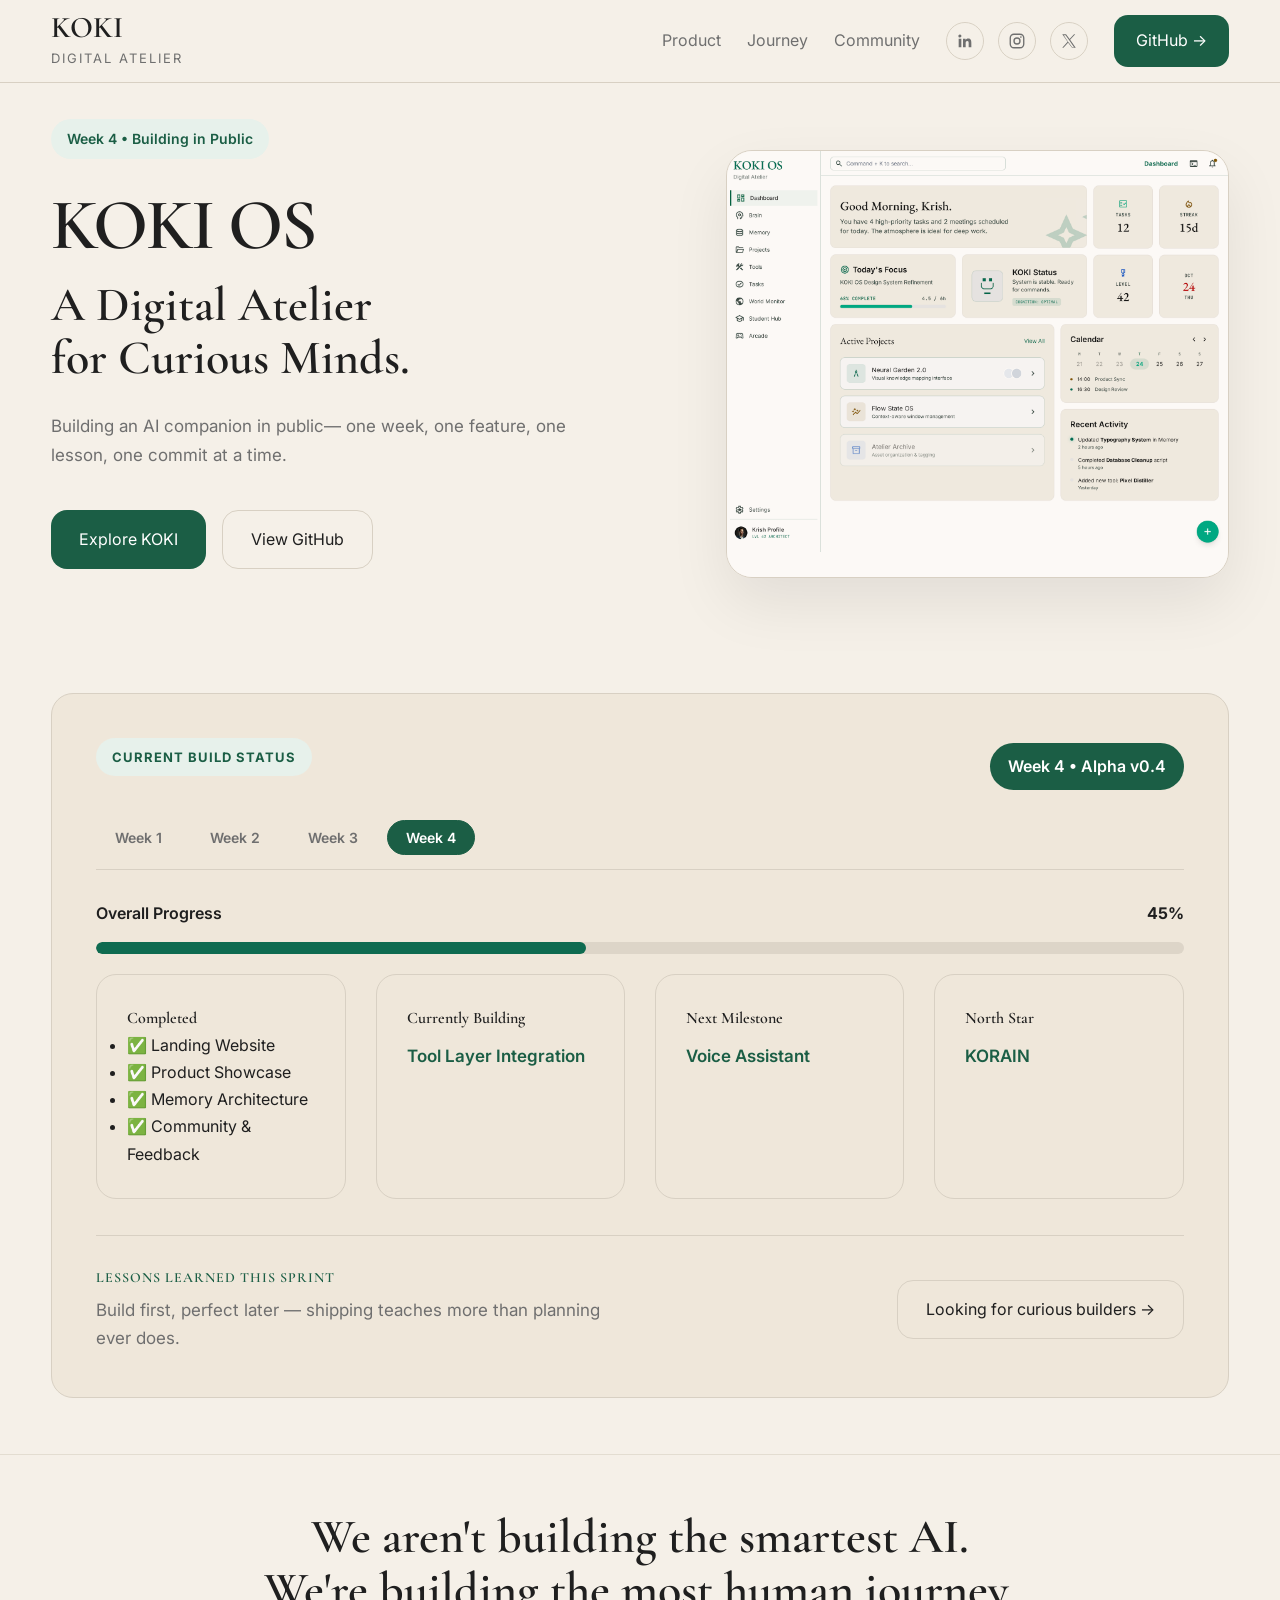
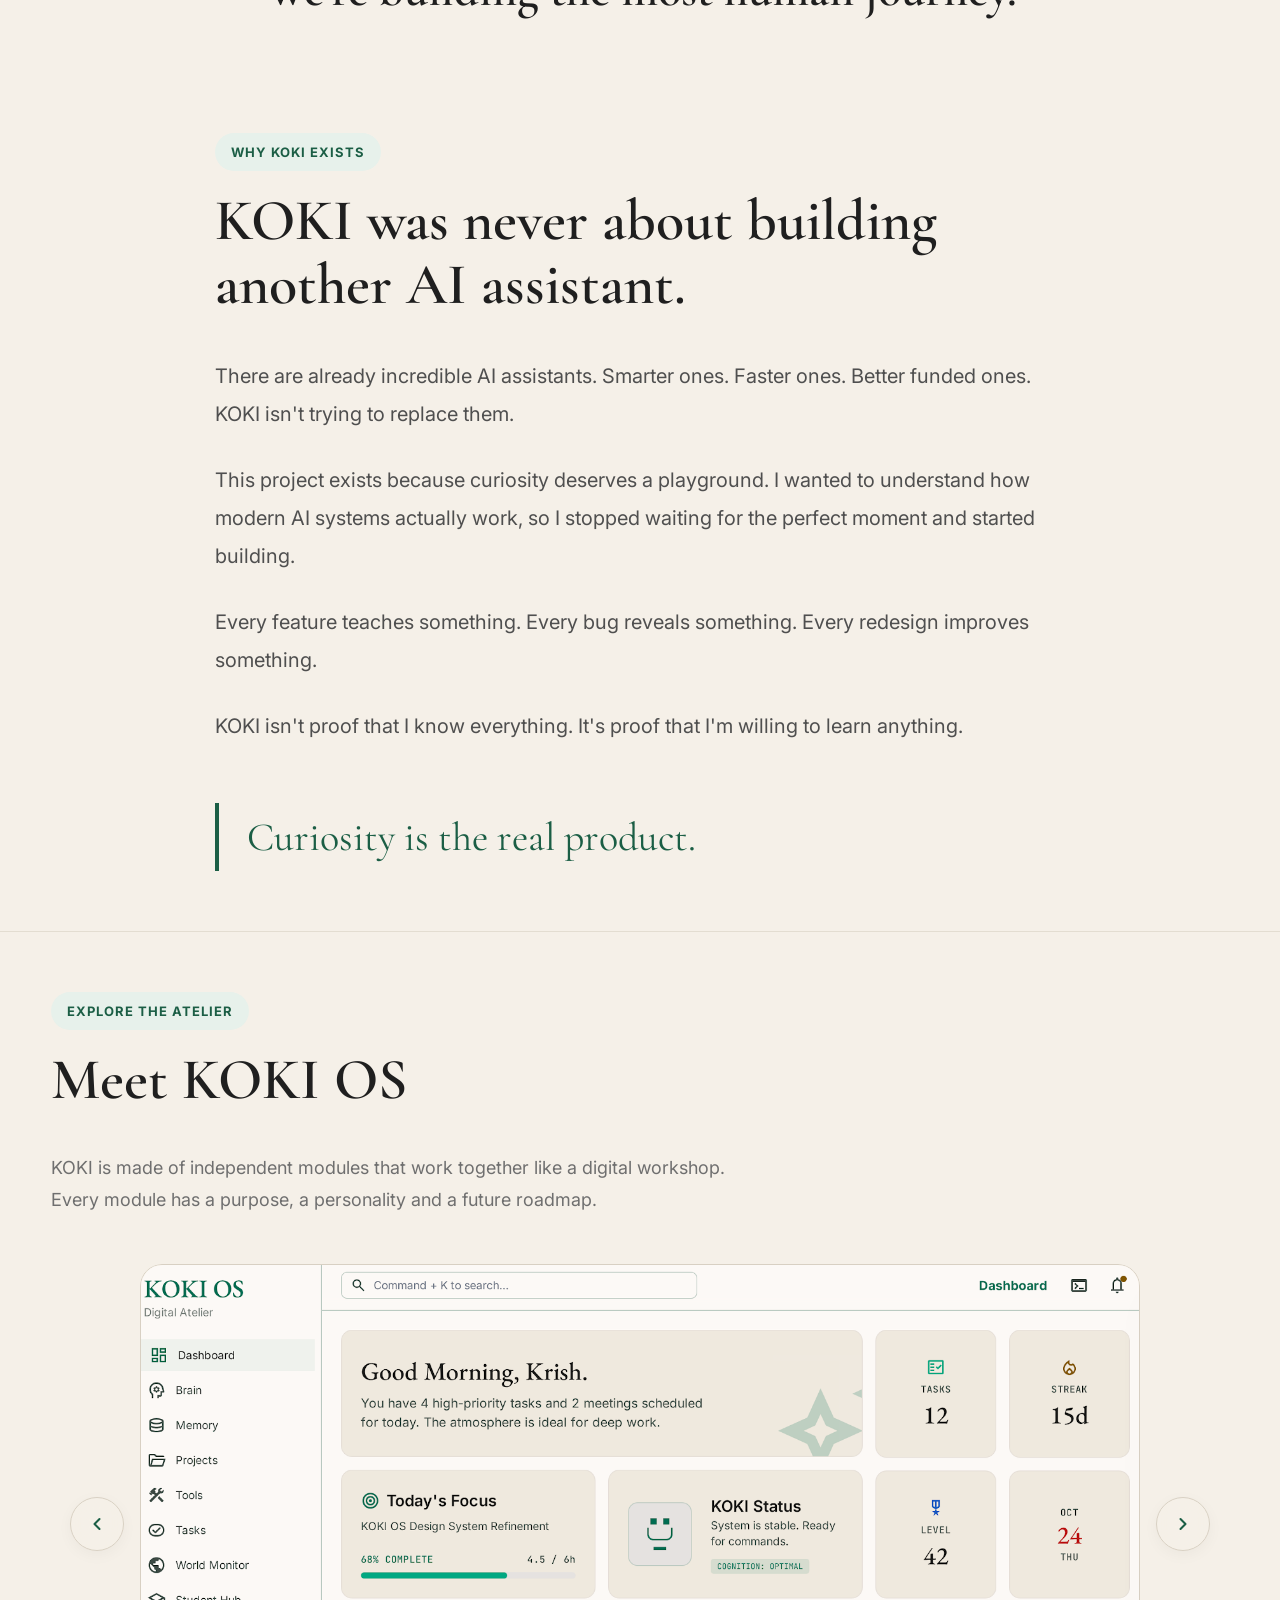
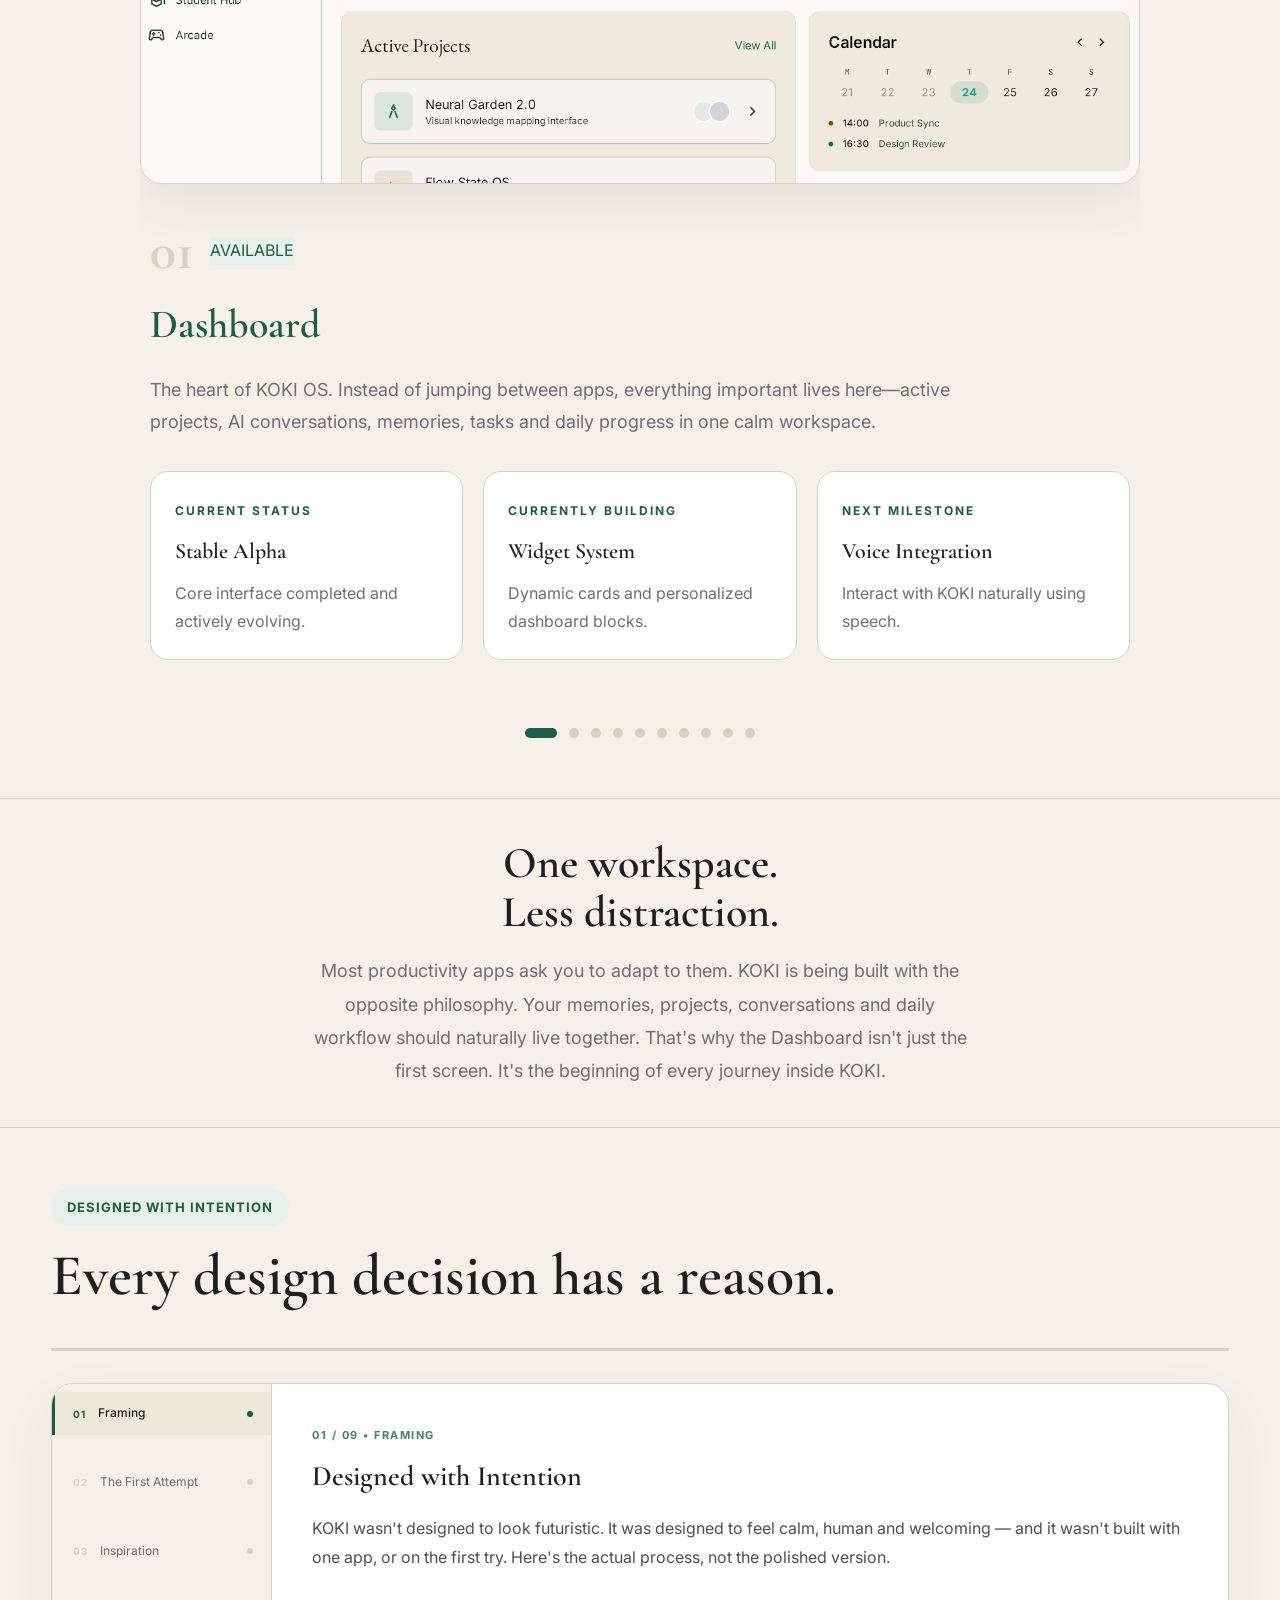
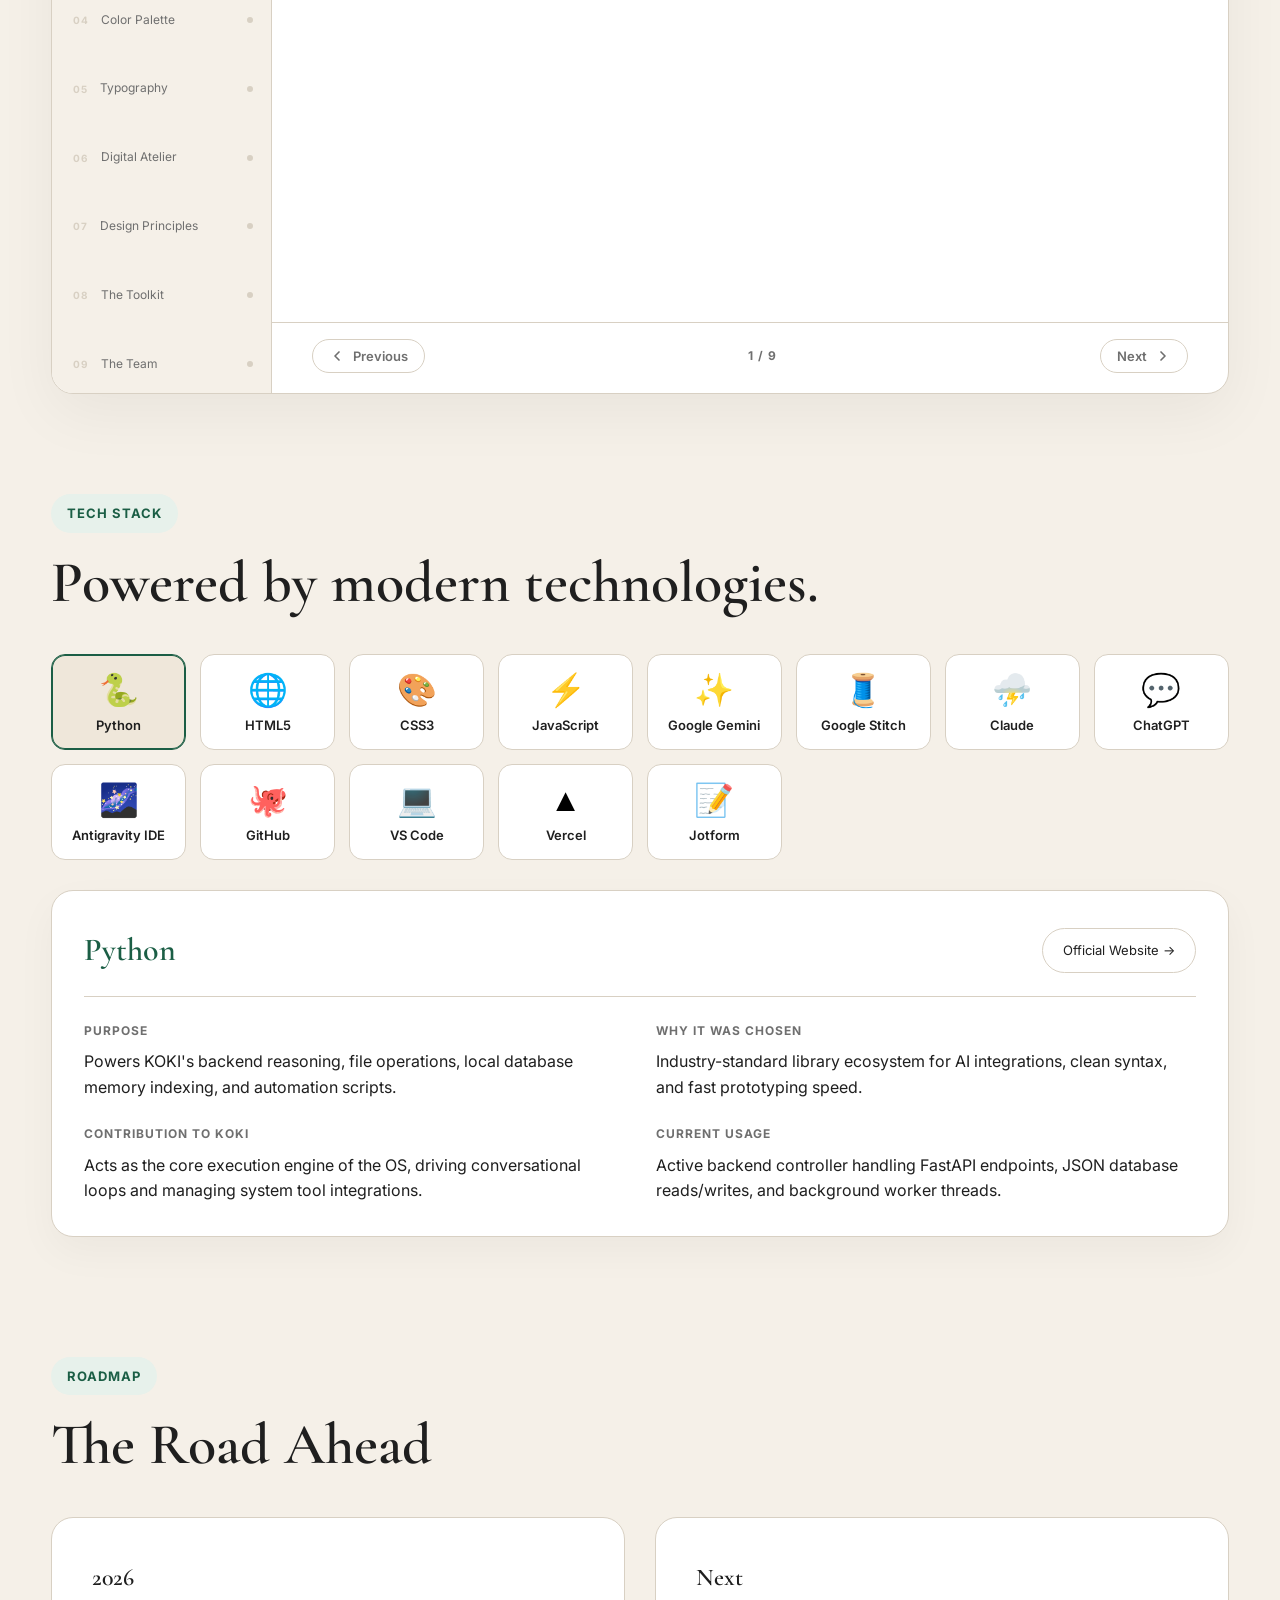
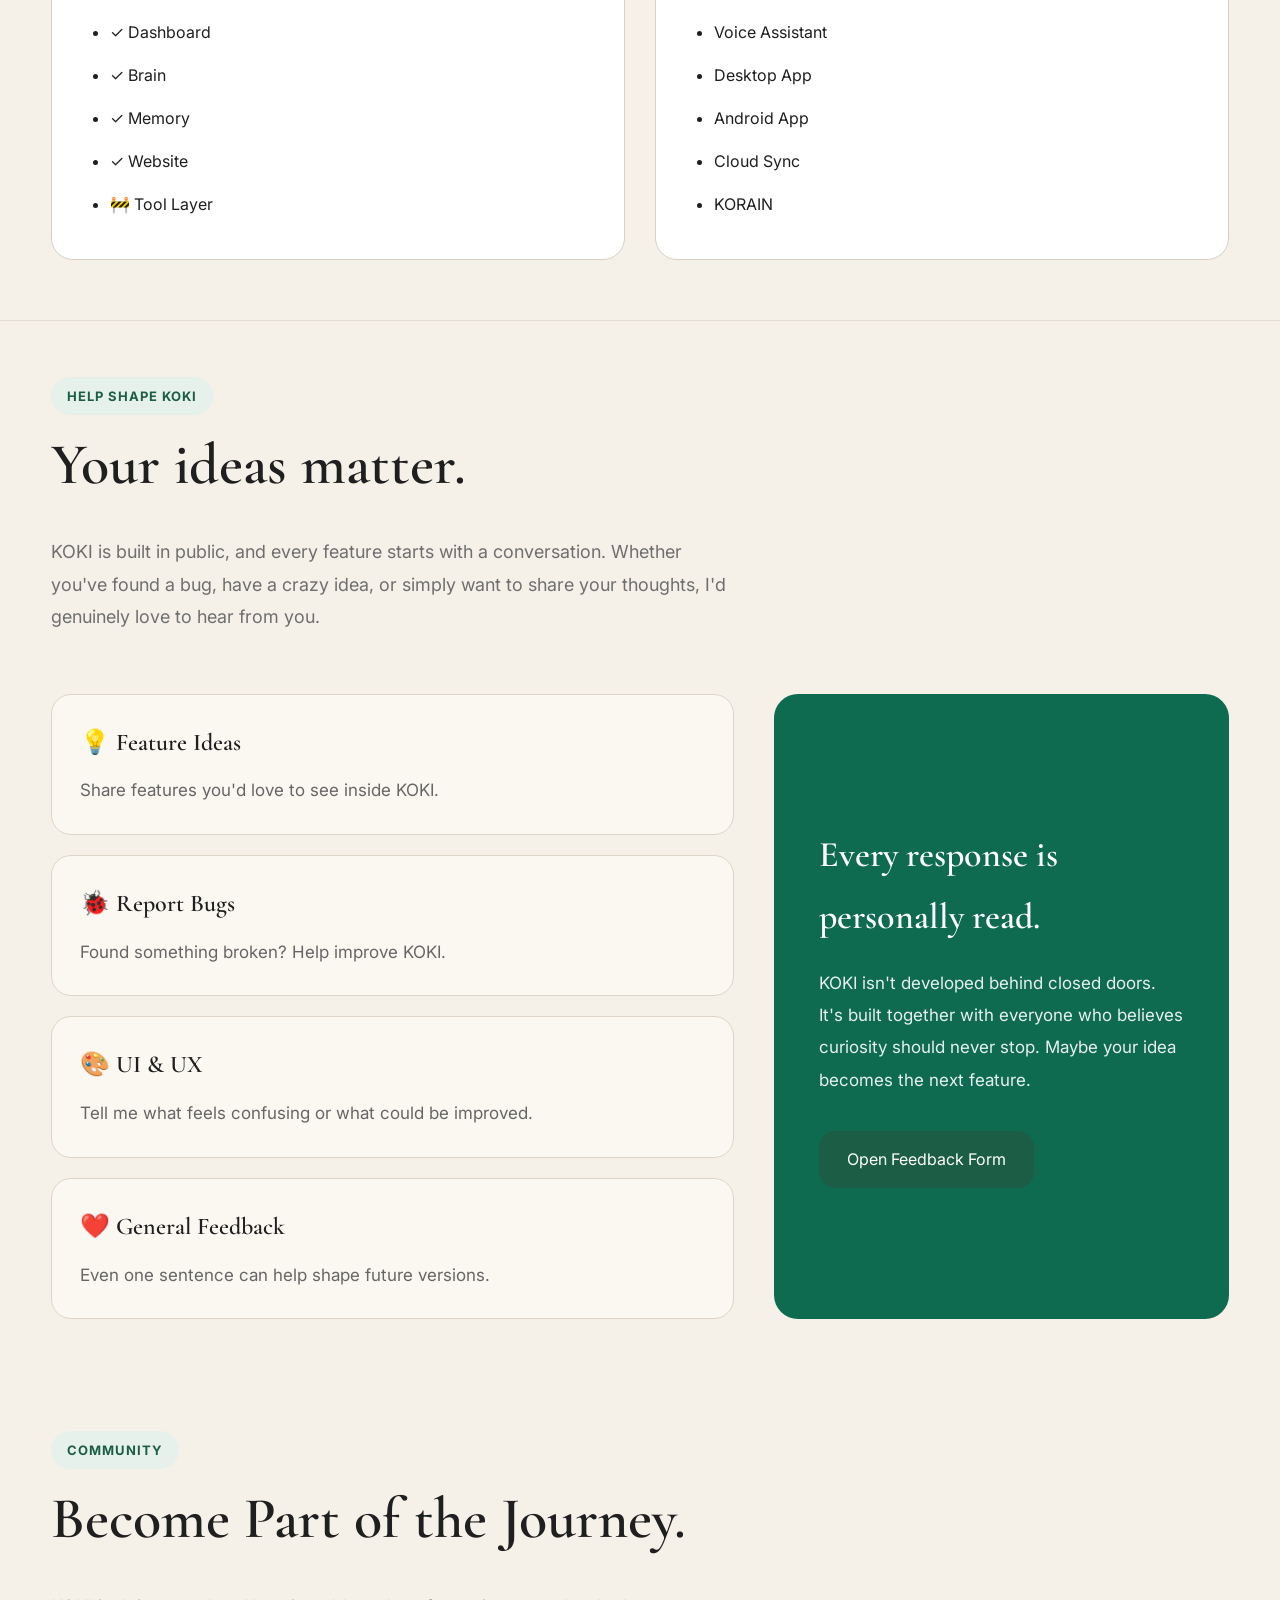
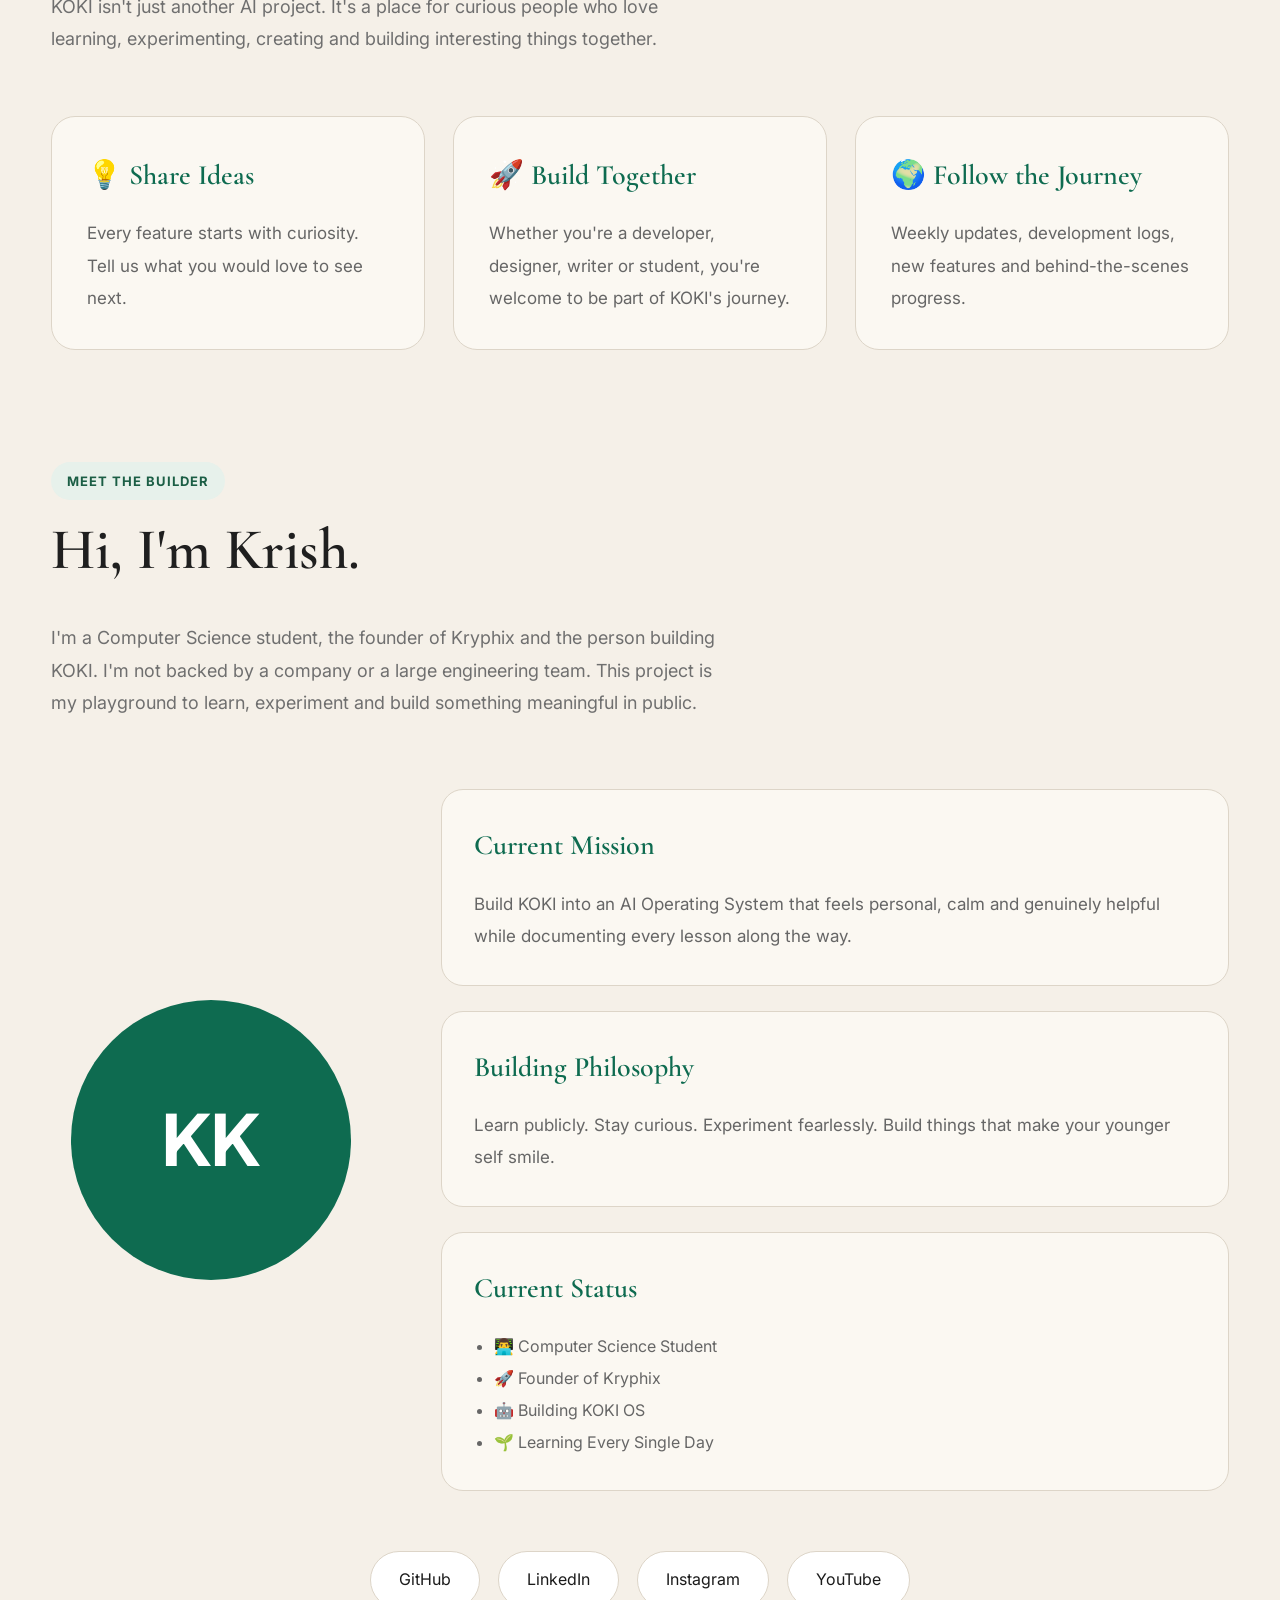
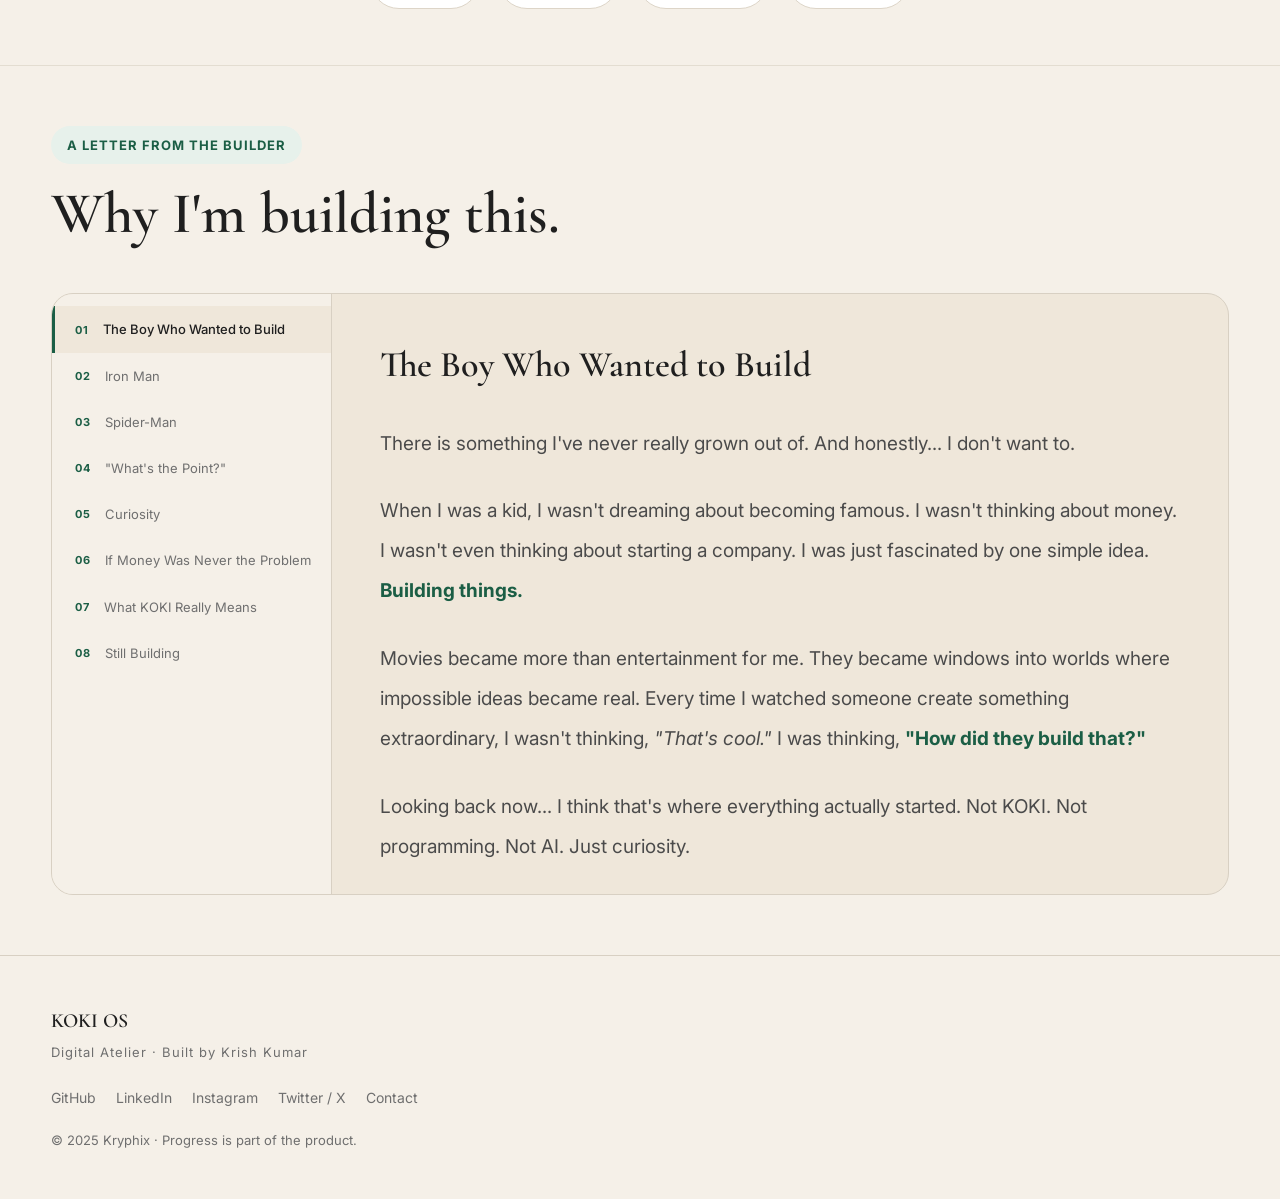
==== commit 4bda4609: "WEEK - 4 FEW TOOLS ADDED" ====
--- a/landing/index.html
+++ b/landing/index.html
@@ -759,181 +759,269 @@
 
     <!-- ================= DESIGN & TOOLS ================= -->
 
-    <section id="design-philosophy" class="section">
+    <section id="design-philosophy" class="section design-notebook-section">
     <div class="container">
         <span class="section-tag">DESIGNED WITH INTENTION</span>
         <h2 class="section-title">Every design decision has a reason.</h2>
-        
-        <div class="design-slider">
-            <div class="design-slides-track">
-                
-                <!-- Slide 1: Framing -->
-                <div class="design-slide active" data-index="0">
-                    <div class="design-slide-card intro-slide-card">
-                        <span class="slide-step-badge">01 / 09 • FRAMING</span>
-                        <h3 class="slide-title">Designed with Intention</h3>
-                        <p class="slide-lead">
-                            KOKI wasn't designed to look futuristic. It was designed to feel calm, human and
-                            welcoming &mdash; and it wasn't built with one app, or on the first try. Here's the
-                            actual process, not the polished version.
+
+        <!-- Notebook progress bar -->
+        <div class="nb-progress-track" aria-hidden="true">
+            <div class="nb-progress-fill" id="nbProgressFill"></div>
+        </div>
+
+        <div class="notebook-layout" id="notebookLayout">
+
+            <!-- Left: chapter spine -->
+            <nav class="nb-spine" aria-label="Design chapters">
+                <button class="nb-chapter-btn active" data-nb="0" aria-selected="true">
+                    <span class="nb-ch-num">01</span>
+                    <span class="nb-ch-label">Framing</span>
+                    <span class="nb-ch-dot" aria-hidden="true"></span>
+                </button>
+                <button class="nb-chapter-btn" data-nb="1" aria-selected="false">
+                    <span class="nb-ch-num">02</span>
+                    <span class="nb-ch-label">The First Attempt</span>
+                    <span class="nb-ch-dot" aria-hidden="true"></span>
+                </button>
+                <button class="nb-chapter-btn" data-nb="2" aria-selected="false">
+                    <span class="nb-ch-num">03</span>
+                    <span class="nb-ch-label">Inspiration</span>
+                    <span class="nb-ch-dot" aria-hidden="true"></span>
+                </button>
+                <button class="nb-chapter-btn" data-nb="3" aria-selected="false">
+                    <span class="nb-ch-num">04</span>
+                    <span class="nb-ch-label">Color Palette</span>
+                    <span class="nb-ch-dot" aria-hidden="true"></span>
+                </button>
+                <button class="nb-chapter-btn" data-nb="4" aria-selected="false">
+                    <span class="nb-ch-num">05</span>
+                    <span class="nb-ch-label">Typography</span>
+                    <span class="nb-ch-dot" aria-hidden="true"></span>
+                </button>
+                <button class="nb-chapter-btn" data-nb="5" aria-selected="false">
+                    <span class="nb-ch-num">06</span>
+                    <span class="nb-ch-label">Digital Atelier</span>
+                    <span class="nb-ch-dot" aria-hidden="true"></span>
+                </button>
+                <button class="nb-chapter-btn" data-nb="6" aria-selected="false">
+                    <span class="nb-ch-num">07</span>
+                    <span class="nb-ch-label">Design Principles</span>
+                    <span class="nb-ch-dot" aria-hidden="true"></span>
+                </button>
+                <button class="nb-chapter-btn" data-nb="7" aria-selected="false">
+                    <span class="nb-ch-num">08</span>
+                    <span class="nb-ch-label">The Toolkit</span>
+                    <span class="nb-ch-dot" aria-hidden="true"></span>
+                </button>
+                <button class="nb-chapter-btn" data-nb="8" aria-selected="false">
+                    <span class="nb-ch-num">09</span>
+                    <span class="nb-ch-label">The Team</span>
+                    <span class="nb-ch-dot" aria-hidden="true"></span>
+                </button>
+            </nav>
+
+            <!-- Right: content panel -->
+            <div class="nb-content-area" id="nbContentArea" role="region" aria-live="polite" aria-label="Design chapter content">
+
+                <!-- Chapter 01: Framing -->
+                <article class="nb-entry active" data-nb-entry="0">
+                    <header class="nb-entry-header">
+                        <span class="nb-entry-tag">01 / 09 &bull; FRAMING</span>
+                        <h3 class="nb-entry-title">Designed with Intention</h3>
+                    </header>
+                    <p class="nb-entry-lead">
+                        KOKI wasn't designed to look futuristic. It was designed to feel calm, human and
+                        welcoming &mdash; and it wasn't built with one app, or on the first try. Here's the
+                        actual process, not the polished version.
+                    </p>
+                </article>
+
+                <!-- Chapter 02: The First Attempt -->
+                <article class="nb-entry" data-nb-entry="1">
+                    <header class="nb-entry-header">
+                        <span class="nb-entry-tag">02 / 09 &bull; THE STORY</span>
+                        <h3 class="nb-entry-title">The First Attempt (And Why It Got Scrapped)</h3>
+                    </header>
+                    <p>
+                        The very first version of this website wasn't parchment and green at all &mdash;
+                        it was a full 90s retro theme. Chunky pixels, nostalgic colours, the whole vibe.
+                        I loved it while I was building it.
+                    </p>
+                    <p>
+                        But I asked myself one honest question:
+                        <em>would I still want to use this in 15 minutes, or am I just excited right now?</em>
+                        The answer was no. A retro theme is fun to look at once, not something you want
+                        to sit inside every day while actually building a product. So it got scrapped &mdash;
+                        not deleted from my head, though. Some of that nostalgic energy will show up
+                        somewhere in KOKI later, just not as the entire identity of the site.
+                    </p>
+                </article>
+
+                <!-- Chapter 03: Inspiration -->
+                <article class="nb-entry" data-nb-entry="2">
+                    <header class="nb-entry-header">
+                        <span class="nb-entry-tag">03 / 09 &bull; INSPIRATION</span>
+                        <h3 class="nb-entry-title">Where the Inspiration Came From</h3>
+                    </header>
+                    <p>
+                        Once the retro idea was gone, I went looking for what actually felt right, and
+                        a few things shaped the current look directly:
+                    </p>
+                    <ul class="nb-inspiration-list">
+                        <li><strong>Claude's interface</strong> &mdash; clean, minimal, almost no visual noise. It taught me that a product can feel premium just by getting out of the user's way.</li>
+                        <li><strong>GitHub's contribution graph</strong> &mdash; the little "how many days you were active" pattern. That's where the idea of tracking and showing KOKI's build streak openly came from.</li>
+                        <li><strong>Pinterest</strong> &mdash; used it to study what kinds of website design actually exist, which colour palette combinations feel good together, and to find a visual "base" to build from instead of guessing blind.</li>
+                        <li><strong>Studying how established designers think</strong> &mdash; not to copy layouts, but to understand their approach and broaden my own perspective on what good design decisions look like.</li>
+                    </ul>
+                    <p>
+                        None of it was copied directly. The palette, the type pairing, the atelier
+                        framing &mdash; that part is mine. The research just gave me a wider set of
+                        references to choose from instead of designing in a vacuum.
+                    </p>
+                </article>
+
+                <!-- Chapter 04: Color Palette -->
+                <article class="nb-entry" data-nb-entry="3">
+                    <header class="nb-entry-header">
+                        <span class="nb-entry-tag">04 / 09 &bull; SYSTEM</span>
+                        <h3 class="nb-entry-title">&#127912; Color Palette</h3>
+                    </header>
+                    <p>Technology often feels cold and overwhelming. KOKI uses warm paper tones and natural greens to create a workspace that feels calm, focused and creative.</p>
+                    <div class="nb-palette">
+                        <div class="nb-swatch-item">
+                            <span class="swatch paper"></span>
+                            <small>#F5F0E8</small>
+                            <span class="nb-swatch-name">Parchment</span>
+                        </div>
+                        <div class="nb-swatch-item">
+                            <span class="swatch green"></span>
+                            <small>#1B5E45</small>
+                            <span class="nb-swatch-name">Forest</span>
+                        </div>
+                        <div class="nb-swatch-item">
+                            <span class="swatch surface"></span>
+                            <small>#EFE7DA</small>
+                            <span class="nb-swatch-name">Surface</span>
+                        </div>
+                    </div>
+                </article>
+
+                <!-- Chapter 05: Typography -->
+                <article class="nb-entry" data-nb-entry="4">
+                    <header class="nb-entry-header">
+                        <span class="nb-entry-tag">05 / 09 &bull; SYSTEM</span>
+                        <h3 class="nb-entry-title">&#128260; Typography</h3>
+                    </header>
+                    <p>Cormorant Garamond brings warmth and storytelling. Inter keeps interfaces clean and readable. Together they balance emotion with usability.</p>
+                    <div class="nb-type-demo">
+                        <div class="nb-type-row">
+                            <span class="nb-type-label">Headings</span>
+                            <span class="nb-type-sample serif-sample">Cormorant Garamond</span>
+                        </div>
+                        <div class="nb-type-row">
+                            <span class="nb-type-label">Body</span>
+                            <span class="nb-type-sample sans-sample">Inter</span>
+                        </div>
+                    </div>
+                </article>
+
+                <!-- Chapter 06: Why Digital Atelier -->
+                <article class="nb-entry" data-nb-entry="5">
+                    <header class="nb-entry-header">
+                        <span class="nb-entry-tag">06 / 09 &bull; PHILOSOPHY</span>
+                        <h3 class="nb-entry-title">&#128736; Why &quot;Digital Atelier&quot;?</h3>
+                    </header>
+                    <p>An atelier is a workshop where artists learn through creating. KOKI follows the same philosophy &mdash; it isn't just software, it's a place to experiment, learn and grow.</p>
+                </article>
+
+                <!-- Chapter 07: Design Principles -->
+                <article class="nb-entry" data-nb-entry="6">
+                    <header class="nb-entry-header">
+                        <span class="nb-entry-tag">07 / 09 &bull; PHILOSOPHY</span>
+                        <h3 class="nb-entry-title">&#10024; Design Principles</h3>
+                    </header>
+                    <ul class="nb-principles-list">
+                        <li>
+                            <span class="nb-principle-icon">&#9675;</span>
+                            <span>Calm over chaos</span>
+                        </li>
+                        <li>
+                            <span class="nb-principle-icon">&#9675;</span>
+                            <span>Honesty over hype</span>
+                        </li>
+                        <li>
+                            <span class="nb-principle-icon">&#9675;</span>
+                            <span>Learning over perfection</span>
+                        </li>
+                        <li>
+                            <span class="nb-principle-icon">&#9675;</span>
+                            <span>Progress over promises</span>
+                        </li>
+                    </ul>
+                </article>
+
+                <!-- Chapter 08: Toolkit -->
+                <article class="nb-entry" data-nb-entry="7">
+                    <header class="nb-entry-header">
+                        <span class="nb-entry-tag">08 / 09 &bull; TOOLKIT</span>
+                        <h3 class="nb-entry-title">Every tool had a purpose.</h3>
+                    </header>
+                    <div class="toolkit-ecosystem">
+                        <div class="toolkit-tabs" role="tablist" aria-label="Creative Tools">
+                            <button class="toolkit-tab active" role="tab" aria-selected="true" aria-controls="toolkit-panel" data-tool="stitch">Google Stitch</button>
+                            <button class="toolkit-tab" role="tab" aria-selected="false" aria-controls="toolkit-panel" data-tool="claude">Claude</button>
+                            <button class="toolkit-tab" role="tab" aria-selected="false" aria-controls="toolkit-panel" data-tool="chatgpt">ChatGPT</button>
+                            <button class="toolkit-tab" role="tab" aria-selected="false" aria-controls="toolkit-panel" data-tool="vscode">VS Code</button>
+                            <button class="toolkit-tab" role="tab" aria-selected="false" aria-controls="toolkit-panel" data-tool="github">GitHub</button>
+                            <button class="toolkit-tab" role="tab" aria-selected="false" aria-controls="toolkit-panel" data-tool="python">Python</button>
+                        </div>
+                        <div id="toolkit-panel" class="toolkit-detail-panel" role="tabpanel">
+                            <div class="toolkit-detail-header">
+                                <h4 id="toolkit-detail-title">Google Stitch</h4>
+                                <span id="toolkit-detail-tag" class="tech-tag">UI Exploration</span>
+                            </div>
+                            <p id="toolkit-detail-desc">I gave it a simple text description of what I wanted and it turned that idea into an actual visual layout, then let me refine it from there. If you don't know design at all &mdash; like me &mdash; it's genuinely one of the best ways to see how an idea could look in different directions before you commit to anything.</p>
+                        </div>
+                    </div>
+                </article>
+
+                <!-- Chapter 09: Team & Closing -->
+                <article class="nb-entry" data-nb-entry="8">
+                    <header class="nb-entry-header">
+                        <span class="nb-entry-tag">09 / 09 &bull; CREATIVE TEAM</span>
+                        <h3 class="nb-entry-title">Who built this.</h3>
+                    </header>
+                    <div class="nb-team-block">
+                        <span class="section-tag-mini">CURRENT TEAM</span>
+                        <p>
+                            Right now, KOKI's entire team is: <strong>me</strong>, <strong>Claude</strong>,
+                            <strong>ChatGPT</strong>, and a small stack of tools that punch way above their
+                            weight. No design team, no dev team &mdash; just one curious student and the AI
+                            tools willing to keep up.
                         </p>
                     </div>
-                </div>
-
-                <!-- Slide 2: The First Attempt -->
-                <div class="design-slide" data-index="1">
-                    <div class="design-slide-card">
-                        <span class="slide-step-badge">02 / 09 • THE STORY</span>
-                        <h3 class="slide-title">The First Attempt (And Why It Got Scrapped)</h3>
-                        <p>
-                            The very first version of this website wasn't parchment and green at all &mdash;
-                            it was a full 90s retro theme. Chunky pixels, nostalgic colours, the whole vibe.
-                            I loved it while I was building it.
-                        </p>
-                        <p>
-                            But I asked myself one honest question:
-                            <i>would I still want to use this in 15 minutes, or am I just excited right now?</i>
-                            The answer was no. A retro theme is fun to look at once, not something you want
-                            to sit inside every day while actually building a product. So it got scrapped &mdash;
-                            not deleted from my head, though. Some of that nostalgic energy will show up
-                            somewhere in KOKI later, just not as the entire identity of the site.
-                        </p>
-                    </div>
-                </div>
-
-                <!-- Slide 3: Inspiration -->
-                <div class="design-slide" data-index="2">
-                    <div class="design-slide-card">
-                        <span class="slide-step-badge">03 / 09 • INSPIRATION</span>
-                        <h3 class="slide-title">Where the Inspiration Came From</h3>
-                        <p>
-                            Once the retro idea was gone, I went looking for what actually felt right, and
-                            a few things shaped the current look directly:
-                        </p>
-                        <ul class="inspiration-list">
-                            <li><strong>Claude's interface</strong> &mdash; clean, minimal, almost no visual noise. It taught me that a product can feel premium just by getting out of the user's way.</li>
-                            <li><strong>GitHub's contribution graph</strong> &mdash; the little "how many days you were active" pattern. That's where the idea of tracking and showing KOKI's build streak openly came from.</li>
-                            <li><strong>Pinterest</strong> &mdash; used it to study what kinds of website design actually exist, which colour palette combinations feel good together, and to find a visual "base" to build from instead of guessing blind.</li>
-                            <li><strong>Studying how established designers think</strong> &mdash; not to copy layouts, but to understand their approach and broaden my own perspective on what good design decisions look like.</li>
-                        </ul>
-                        <p>
-                            None of it was copied directly. The palette, the type pairing, the atelier
-                            framing &mdash; that part is mine. The research just gave me a wider set of
-                            references to choose from instead of designing in a vacuum.
-                        </p>
-                    </div>
-                </div>
-
-                <!-- Slide 4: Color Palette -->
-                <div class="design-slide" data-index="3">
-                    <div class="design-slide-card design-feature-card">
-                        <span class="slide-step-badge">04 / 09 • SYSTEM</span>
-                        <h3>&#127912; Color Palette</h3>
-                        <p>Technology often feels cold and overwhelming. KOKI uses warm paper tones and natural greens to create a workspace that feels calm, focused and creative.</p>
-                        <div class="palette">
-                            <div><span class="swatch paper"></span><small>#F5F0E8</small></div>
-                            <div><span class="swatch green"></span><small>#1B5E45</small></div>
-                            <div><span class="swatch surface"></span><small>#EFE7DA</small></div>
-                        </div>
-                    </div>
-                </div>
-
-                <!-- Slide 5: Typography -->
-                <div class="design-slide" data-index="4">
-                    <div class="design-slide-card design-feature-card">
-                        <span class="slide-step-badge">05 / 09 • SYSTEM</span>
-                        <h3>&#128260; Typography</h3>
-                        <p>Cormorant Garamond brings warmth and storytelling. Inter keeps interfaces clean and readable. Together they balance emotion with usability.</p>
-                    </div>
-                </div>
-
-                <!-- Slide 6: Why Digital Atelier -->
-                <div class="design-slide" data-index="5">
-                    <div class="design-slide-card design-feature-card">
-                        <span class="slide-step-badge">06 / 09 • PHILOSOPHY</span>
-                        <h3>&#128736; Why &quot;Digital Atelier&quot;?</h3>
-                        <p>An atelier is a workshop where artists learn through creating. KOKI follows the same philosophy &mdash; it isn't just software, it's a place to experiment, learn and grow.</p>
-                    </div>
-                </div>
-
-                <!-- Slide 7: Design Principles -->
-                <div class="design-slide" data-index="6">
-                    <div class="design-slide-card design-feature-card">
-                        <span class="slide-step-badge">07 / 09 • PHILOSOPHY</span>
-                        <h3>&#10024; Design Principles</h3>
-                        <ul class="principles-bullets">
-                            <li>Calm over chaos</li>
-                            <li>Honesty over hype</li>
-                            <li>Learning over perfection</li>
-                            <li>Progress over promises</li>
-                        </ul>
-                    </div>
-                </div>
-
-                <!-- Slide 8: Interactive Toolkit -->
-                <div class="design-slide" data-index="7">
-                    <div class="design-slide-card toolkit-ecosystem-card">
-                        <span class="slide-step-badge">08 / 09 • TOOLKIT</span>
-                        <h3 class="slide-title">Every tool had a purpose.</h3>
-                        <div class="toolkit-ecosystem">
-                            <div class="toolkit-tabs" role="tablist" aria-label="Creative Tools">
-                                <button class="toolkit-tab active" role="tab" aria-selected="true" aria-controls="toolkit-panel" data-tool="stitch">Google Stitch</button>
-                                <button class="toolkit-tab" role="tab" aria-selected="false" aria-controls="toolkit-panel" data-tool="claude">Claude</button>
-                                <button class="toolkit-tab" role="tab" aria-selected="false" aria-controls="toolkit-panel" data-tool="chatgpt">ChatGPT</button>
-                                <button class="toolkit-tab" role="tab" aria-selected="false" aria-controls="toolkit-panel" data-tool="vscode">VS Code</button>
-                                <button class="toolkit-tab" role="tab" aria-selected="false" aria-controls="toolkit-panel" data-tool="github">GitHub</button>
-                                <button class="toolkit-tab" role="tab" aria-selected="false" aria-controls="toolkit-panel" data-tool="python">Python</button>
-                            </div>
-                            <div id="toolkit-panel" class="toolkit-detail-panel" role="tabpanel">
-                                <div class="toolkit-detail-header">
-                                    <h4 id="toolkit-detail-title">Google Stitch</h4>
-                                    <span id="toolkit-detail-tag" class="tech-tag">UI Exploration</span>
-                                </div>
-                                <p id="toolkit-detail-desc">I gave it a simple text description of what I wanted and it turned that idea into an actual visual layout, then let me refine it from there. If you don't know design at all &mdash; like me &mdash; it's genuinely one of the best ways to see how an idea could look in different directions before you commit to anything.</p>
-                            </div>
-                        </div>
-                    </div>
-                </div>
-
-                <!-- Slide 9: Team & Closing -->
-                <div class="design-slide" data-index="8">
-                    <div class="design-slide-card">
-                        <span class="slide-step-badge">09 / 09 • CREATIVE TEAM</span>
-                        <div class="current-team-strip">
-                            <span class="section-tag-mini">CURRENT TEAM</span>
-                            <p>
-                                Right now, KOKI's entire team is: <strong>me</strong>, <strong>Claude</strong>,
-                                <strong>ChatGPT</strong>, and a small stack of tools that punch way above their
-                                weight. No design team, no dev team &mdash; just one curious student and the AI
-                                tools willing to keep up.
-                            </p>
-                        </div>
-                        <p class="toolkit-note">
-                            None of these tools built KOKI &mdash; they simply let one curious student experiment
-                            faster. <strong>Curiosity is still the most important tool in this workshop.</strong>
-                        </p>
-                    </div>
-                </div>
-
-            </div>
-
-            <!-- Controls (arrows + dots) -->
-            <div class="design-slider-controls">
-                <button class="design-nav-btn prev" aria-label="Previous Slide">&larr;</button>
-                <div class="design-dot-indicators" role="tablist" aria-label="Slide Indicators">
-                    <button class="design-dot active" role="tab" aria-selected="true" aria-label="Slide 1" data-slide="0"></button>
-                    <button class="design-dot" role="tab" aria-selected="false" aria-label="Slide 2" data-slide="1"></button>
-                    <button class="design-dot" role="tab" aria-selected="false" aria-label="Slide 3" data-slide="2"></button>
-                    <button class="design-dot" role="tab" aria-selected="false" aria-label="Slide 4" data-slide="3"></button>
-                    <button class="design-dot" role="tab" aria-selected="false" aria-label="Slide 5" data-slide="4"></button>
-                    <button class="design-dot" role="tab" aria-selected="false" aria-label="Slide 6" data-slide="5"></button>
-                    <button class="design-dot" role="tab" aria-selected="false" aria-label="Slide 7" data-slide="6"></button>
-                    <button class="design-dot" role="tab" aria-selected="false" aria-label="Slide 8" data-slide="7"></button>
-                    <button class="design-dot" role="tab" aria-selected="false" aria-label="Slide 9" data-slide="8"></button>
-                </div>
-                <button class="design-nav-btn next" aria-label="Next Slide">&rarr;</button>
-            </div>
-        </div>
+                    <p class="nb-closing-note">
+                        None of these tools built KOKI &mdash; they simply let one curious student experiment
+                        faster. <strong>Curiosity is still the most important tool in this workshop.</strong>
+                    </p>
+                </article>
+
+                <!-- Navigation footer -->
+                <footer class="nb-nav-footer">
+                    <button class="nb-nav-arrow prev" id="nbPrevBtn" aria-label="Previous chapter">
+                        <svg viewBox="0 0 24 24" fill="none" stroke="currentColor" stroke-width="2.5" stroke-linecap="round" stroke-linejoin="round"><path d="M15 18l-6-6 6-6"/></svg>
+                        <span>Previous</span>
+                    </button>
+                    <span class="nb-counter" id="nbCounter" aria-live="polite">1 / 9</span>
+                    <button class="nb-nav-arrow next" id="nbNextBtn" aria-label="Next chapter">
+                        <span>Next</span>
+                        <svg viewBox="0 0 24 24" fill="none" stroke="currentColor" stroke-width="2.5" stroke-linecap="round" stroke-linejoin="round"><path d="M9 18l6-6-6-6"/></svg>
+                    </button>
+                </footer>
+
+            </div><!-- end nb-content-area -->
+        </div><!-- end notebook-layout -->
+
     </div>
     </section>
 
@@ -1246,52 +1334,6 @@
 
         </div>
 
-        <div class="community-status">
-
-            <div class="status-box">
-
-                <h4>Current Community</h4>
-
-                <div class="status-grid">
-
-                    <div>
-
-                        <span>Contributors</span>
-
-                        <strong>Open</strong>
-
-                    </div>
-
-                    <div>
-
-                        <span>Started</span>
-
-                        <strong>July 2026</strong>
-
-                    </div>
-
-                    <div>
-
-                        <span>Status</span>
-
-                        <strong>Building in Public</strong>
-
-                    </div>
-
-                    <div>
-
-                        <span>Mission</span>
-
-                        <strong>Stay Curious.</strong>
-
-                    </div>
-
-                </div>
-
-            </div>
-
-        </div>
-
     </div>
 
 </section>
@@ -2459,154 +2501,96 @@
         </div>
 
         <div id="chapter-content-8">
-            <h3>One Day...</h3>
-
-<p>
-
-Sometimes I imagine myself many years from now.
-
-Older.
-
-Hopefully a little wiser.
-
-Maybe sitting somewhere in the mountains where everything is quiet except the wind.
-
-Watching the sunrise with a cup of tea in my hands.
-
-</p>
-
-<p>
-
-I imagine someone sitting beside me and asking one simple question.
+            <h3>Still Building</h3>
+
+<p>
+
+This isn't a closing chapter.
+
+KOKI doesn't have one of those yet.
+
+</p>
+
+<p>
+
+It's Week 4. There are bugs I still haven't fixed.
+Features that work better in my head than in code.
+Ideas I haven't tried yet because I'm still learning
+what I need to know to try them properly.
 
 </p>
 
 <div class="letter-quote">
 
-"Was building KOKI worth it?"
+Every week teaches something the previous week didn't.
 
 </div>
 
 <p>
 
-I don't think I'd answer immediately.
-
-I'd probably smile first.
-
-Because that question isn't really about KOKI.
-
-It's about the life I chose to live.
-
-</p>
-
-<p>
-
-Maybe KOKI became successful.
-
-Maybe it didn't.
-
-Maybe millions of people used it.
-
-Maybe only a handful ever discovered it.
-
-Honestly...
-
-I don't know.
-
-</p>
-
-<p>
-
-But I know something much more important.
+Week 1 taught me that starting is harder than it looks,
+but less scary than I thought.
+
+Week 2 taught me that memory isn't just about saving things &mdash;
+it's about understanding what to save and why.
+
+Week 3 taught me that clean architecture isn't about perfectionism.
+It's about making the next feature easier to build.
+
+Week 4 is still teaching me.
+
+</p>
+
+<p>
+
+This week KOKI learned to search the web, play YouTube directly,
+commit its own code to GitHub, and got a proper landing page.
+
+That last one still feels a little surreal.
+A tool that commits its own code.
+
+Small things. But real things.
 
 </p>
 
 <div class="letter-quote">
 
-I'd rather spend my life building things that might fail...
-
-than spend my life wondering,
-
-"What if I had tried?"
+Building in public means you're witnessing this
+one commit at a time.
 
 </div>
 
 <p>
 
-Even if KOKI never becomes the biggest AI in the world...
-
-I'll still be proud of it.
-
-Because I tried.
-
-Because I learned.
-
-Because I experienced something that no book, no course and no tutorial could ever teach me.
-
-</p>
-
-<p>
-
-KOKI gave me late nights.
-
-Moments of frustration.
-
-Moments of excitement.
-
-Moments where one tiny bug made me question everything.
-
-And moments where one tiny breakthrough reminded me exactly why I started.
-
-</p>
-
-<p>
-
-Maybe that's what success really is.
-
-Not reaching the destination.
-
-But becoming someone better because you chose to begin the journey.
-
-</p>
-
-<p>
-
-If someone remembers me one day...
-
-I don't want it to be because I built an AI.
-
-I hope they remember me as someone who stayed kind.
-
-Someone who stayed curious.
-
-Someone who wasn't afraid to dream out loud.
-
-Someone whose presence made people feel a little lighter.
-
-</p>
-
-<p>
-
-And if one person reading this decides to finally start building the idea they've been carrying for years...
-
-Then KOKI has already become something meaningful.
-
-</p>
-
-<div class="letter-quote">
-
-Maybe the greatest thing I ever build won't be software.
-
-Maybe it'll be the courage to inspire someone else to build.
-
-</div>
-
-<p>
-
-That's a legacy I'd be proud of.
-
-</p>
+I don't know what Week 5 looks like yet.
+Probably voice input. Probably more bugs.
+Probably a few moments where nothing works
+and I have to figure out why.
+
+That's fine. That's the process.
+
+</p>
+
+<p>
+
+What I do know is that KOKI is a different project than it was four weeks ago.
+And I'm a different builder than I was four weeks ago.
+That feels like the point.
+
+</p>
+
+<p>
+
+If you're reading this now, you're early.
+Come back in a few weeks. Things will have changed.
+Something new will have been built, broken, fixed and shipped.
+
+That's the honest promise: <strong>this project keeps moving.</strong>
+
+</p>
+
         </div>
+
 
     </div><!-- end .chapter-source-data -->
 
@@ -2646,7 +2630,7 @@
             </button>
             <button class="letter-nav-item" data-chapter="7" role="tab" aria-selected="false">
                 <span class="chapter-num">08</span>
-                <span class="chapter-name">One Day...</span>
+                <span class="chapter-name">Still Building</span>
             </button>
         </div>
 
--- a/landing/css/style.css
+++ b/landing/css/style.css
@@ -1441,165 +1441,502 @@
 
 
 /* ==========================================
-   INTERACTIVE DESIGN CAROUSEL / SLIDER
+   INTERACTIVE DESIGN NOTEBOOK
    ========================================== */
-.design-slider {
+
+.design-notebook-section {
+    padding-bottom: 40px;
+}
+
+/* Thin progress bar at top */
+.nb-progress-track {
+    height: 3px;
+    background: var(--border);
+    border-radius: 100px;
+    margin: 24px 0 32px;
+    overflow: hidden;
+}
+
+.nb-progress-fill {
+    height: 100%;
+    background: var(--green);
+    border-radius: 100px;
+    width: 0%;
+    transition: width 0.45s cubic-bezier(0.16, 1, 0.3, 1);
+}
+
+/* Two-column notebook layout */
+.notebook-layout {
+    display: grid;
+    grid-template-columns: 220px 1fr;
+    gap: 0;
+    border: 1px solid var(--border);
+    border-radius: var(--radius);
+    overflow: hidden;
+    background: white;
+    box-shadow: 0 20px 60px rgba(0, 0, 0, 0.05);
+}
+
+/* Left spine / chapter list */
+.nb-spine {
+    background: var(--bg);
+    border-right: 1px solid var(--border);
+    display: flex;
+    flex-direction: column;
+    padding: 8px 0;
+}
+
+.nb-chapter-btn {
+    display: flex;
+    align-items: center;
+    gap: 12px;
+    padding: 13px 18px;
+    background: none;
+    border: none;
+    border-left: 3px solid transparent;
+    cursor: pointer;
+    text-align: left;
+    transition: var(--transition);
     position: relative;
     width: 100%;
-    max-width: 900px;
-    margin: 40px auto 0;
-    overflow: hidden;
-}
-
-.design-slides-track {
-    display: flex;
-    width: 100%;
-    transition: transform 0.6s cubic-bezier(0.16, 1, 0.3, 1);
-    will-change: transform;
-}
-
-.design-slide {
-    flex: 0 0 100%;
-    width: 100%;
-    display: flex;
-    justify-content: center;
-    align-items: center;
-    opacity: 0.15;
-    transition: opacity 0.55s ease, transform 0.55s ease;
-    transform: scale(0.97);
-    padding: 10px;
-    box-sizing: border-box;
-}
-
-.design-slide.active {
-    opacity: 1;
-    transform: scale(1);
-}
-
-.design-slide-card {
-    background: white;
-    border: 1px solid var(--border);
-    border-radius: var(--radius);
-    padding: 44px;
-    width: 100%;
-    min-height: 400px;
-    box-shadow: 0 20px 50px rgba(0, 0, 0, 0.05);
+}
+
+.nb-chapter-btn:hover {
+    background: var(--surface);
+}
+
+.nb-chapter-btn.active {
+    background: var(--surface);
+    border-left-color: var(--green);
+}
+
+.nb-chapter-btn.active .nb-ch-num {
+    color: var(--green);
+}
+
+.nb-chapter-btn.active .nb-ch-label {
+    color: var(--text);
+    font-weight: 500;
+}
+
+.nb-ch-num {
+    font-family: 'Inter', sans-serif;
+    font-size: 10px;
+    font-weight: 700;
+    color: var(--border);
+    letter-spacing: 1px;
+    flex-shrink: 0;
+    transition: var(--transition);
+}
+
+.nb-ch-label {
+    font-family: 'Inter', sans-serif;
+    font-size: 12px;
+    color: var(--muted);
+    line-height: 1.4;
+    flex: 1;
+    transition: var(--transition);
+}
+
+.nb-ch-dot {
+    width: 6px;
+    height: 6px;
+    border-radius: 50%;
+    background: var(--border);
+    flex-shrink: 0;
+    transition: var(--transition);
+}
+
+.nb-chapter-btn.active .nb-ch-dot {
+    background: var(--green);
+}
+
+/* Right content area */
+.nb-content-area {
+    position: relative;
+    transition: opacity 0.22s ease;
+    min-height: 380px;
     display: flex;
     flex-direction: column;
-    justify-content: center;
-    position: relative;
-    box-sizing: border-box;
-}
-
-.intro-slide-card {
-    background: var(--surface);
-    border-color: var(--green);
-}
-
-.slide-step-badge {
+}
+
+.nb-content-area.nb-fade-out {
+    opacity: 0;
+}
+
+/* Individual entries */
+.nb-entry {
+    display: none;
+    flex-direction: column;
+    flex: 1;
+    padding: 36px 40px 24px;
+}
+
+.nb-entry.active {
+    display: flex;
+}
+
+/* Entry header */
+.nb-entry-header {
+    margin-bottom: 20px;
+}
+
+.nb-entry-tag {
+    display: inline-block;
     font-family: 'Inter', sans-serif;
-    font-size: 12px;
+    font-size: 11px;
     font-weight: 700;
     letter-spacing: 1.5px;
     color: var(--green);
     text-transform: uppercase;
-    margin-bottom: 24px;
-    display: inline-block;
-}
-
-.slide-title {
-    font-size: 38px;
-    color: var(--green);
-    margin-bottom: 20px;
-}
-
-.slide-lead {
-    font-size: 20px;
-    line-height: 1.9;
+    margin-bottom: 14px;
+    opacity: 0.8;
+}
+
+.nb-entry-title {
+    font-size: 28px;
     color: var(--text);
-}
-
-.design-slide-card p {
+    line-height: 1.25;
+    margin: 0;
+}
+
+/* Entry body text */
+.nb-entry p {
+    font-size: 16px;
+    line-height: 1.8;
+    color: #4f4f4f;
+    margin-bottom: 16px;
+}
+
+.nb-entry p:last-of-type {
+    margin-bottom: 0;
+}
+
+.nb-entry-lead {
     font-size: 18px;
     line-height: 1.85;
     color: var(--text);
-    margin-bottom: 20px;
-}
-
-.design-slide-card p:last-child {
-    margin-bottom: 0;
-}
-
-.inspiration-list {
-    margin-top: 14px;
-    margin-bottom: 20px;
-    padding-left: 20px;
+}
+
+/* Inspiration list */
+.nb-inspiration-list {
+    list-style: none;
+    padding: 0;
+    margin: 14px 0 18px;
     display: flex;
     flex-direction: column;
     gap: 12px;
 }
 
-.inspiration-list li {
-    font-size: 16px;
+.nb-inspiration-list li {
+    font-size: 15px;
     line-height: 1.7;
+    color: #4f4f4f;
+    padding-left: 16px;
+    border-left: 2px solid var(--gold);
+}
+
+.nb-inspiration-list strong {
     color: var(--text);
 }
 
-.design-feature-card h3 {
-    font-size: 32px;
-    color: var(--green);
-    margin-bottom: 18px;
-}
-
-.principles-bullets {
-    margin-top: 14px;
-    padding-left: 20px;
+/* Palette swatches */
+.nb-palette {
+    display: flex;
+    gap: 24px;
+    margin-top: 20px;
+    flex-wrap: wrap;
+}
+
+.nb-swatch-item {
     display: flex;
     flex-direction: column;
-    gap: 12px;
-}
-
-.principles-bullets li {
+    align-items: center;
+    gap: 6px;
+}
+
+.nb-swatch-item .swatch {
+    width: 52px;
+    height: 52px;
+    border-radius: 12px;
+    border: 1px solid var(--border);
+    display: block;
+    transition: transform 0.2s ease;
+}
+
+.nb-swatch-item .swatch:hover {
+    transform: scale(1.08);
+}
+
+.nb-swatch-item small {
+    font-size: 11px;
+    color: var(--muted);
+    font-family: 'Inter', sans-serif;
+    font-weight: 600;
+}
+
+.nb-swatch-name {
+    font-size: 11px;
+    color: var(--muted);
+    font-family: 'Inter', sans-serif;
+    letter-spacing: 0.5px;
+}
+
+/* Typography demo */
+.nb-type-demo {
+    margin-top: 20px;
+    border: 1px solid var(--border);
+    border-radius: var(--radius-small);
+    overflow: hidden;
+}
+
+.nb-type-row {
+    display: flex;
+    align-items: center;
+    gap: 20px;
+    padding: 16px 20px;
+    border-bottom: 1px solid var(--border);
+}
+
+.nb-type-row:last-child {
+    border-bottom: none;
+}
+
+.nb-type-label {
+    font-family: 'Inter', sans-serif;
+    font-size: 11px;
+    font-weight: 700;
+    color: var(--muted);
+    text-transform: uppercase;
+    letter-spacing: 1px;
+    width: 70px;
+    flex-shrink: 0;
+}
+
+.nb-type-sample {
+    font-size: 20px;
+    color: var(--text);
+}
+
+.serif-sample {
+    font-family: 'Cormorant Garamond', serif;
+    font-weight: 600;
+}
+
+.sans-sample {
+    font-family: 'Inter', sans-serif;
+    font-weight: 400;
+}
+
+/* Principles list */
+.nb-principles-list {
+    list-style: none;
+    padding: 0;
+    margin: 16px 0 0;
+    display: flex;
+    flex-direction: column;
+    gap: 0;
+}
+
+.nb-principles-list li {
+    display: flex;
+    align-items: center;
+    gap: 16px;
+    padding: 14px 0;
+    border-bottom: 1px solid var(--border);
     font-size: 18px;
     font-weight: 600;
     color: var(--green);
-}
-
-.palette {
+    transition: var(--transition);
+}
+
+.nb-principles-list li:last-child {
+    border-bottom: none;
+}
+
+.nb-principles-list li:hover {
+    padding-left: 6px;
+}
+
+.nb-principle-icon {
+    font-size: 10px;
+    color: var(--border);
+}
+
+/* Team block */
+.nb-team-block {
+    background: var(--surface);
+    border: 1px solid var(--border);
+    border-radius: var(--radius-small);
+    padding: 24px;
+    margin-bottom: 20px;
+}
+
+.nb-team-block .section-tag-mini {
+    display: inline-block;
+    font-family: 'Inter', sans-serif;
+    font-size: 10px;
+    font-weight: 700;
+    color: var(--green);
+    letter-spacing: 1.5px;
+    text-transform: uppercase;
+    margin-bottom: 12px;
+}
+
+.nb-team-block p {
+    margin: 0;
+}
+
+.nb-team-block strong {
+    color: var(--green);
+}
+
+.nb-closing-note {
+    font-size: 15px;
+    line-height: 1.8;
+    color: #4f4f4f;
+}
+
+.nb-closing-note strong {
+    color: var(--green);
+}
+
+/* Navigation footer bar */
+.nb-nav-footer {
     display: flex;
-    gap: 30px;
-    margin-top: 24px;
-}
-
-.palette div {
-    text-align: center;
-}
-
+    align-items: center;
+    justify-content: space-between;
+    padding: 16px 40px 20px;
+    border-top: 1px solid var(--border);
+    margin-top: auto;
+}
+
+.nb-nav-arrow {
+    display: flex;
+    align-items: center;
+    gap: 8px;
+    background: none;
+    border: 1px solid var(--border);
+    border-radius: 100px;
+    padding: 8px 16px;
+    cursor: pointer;
+    font-family: 'Inter', sans-serif;
+    font-size: 13px;
+    font-weight: 600;
+    color: var(--muted);
+    transition: var(--transition);
+}
+
+.nb-nav-arrow svg {
+    width: 16px;
+    height: 16px;
+}
+
+.nb-nav-arrow:hover {
+    background: var(--green);
+    color: white;
+    border-color: var(--green);
+}
+
+.nb-counter {
+    font-family: 'Inter', sans-serif;
+    font-size: 12px;
+    font-weight: 700;
+    color: var(--muted);
+    letter-spacing: 1px;
+}
+
+/* Responsive */
+@media(max-width: 900px) {
+    .notebook-layout {
+        grid-template-columns: 1fr;
+    }
+
+    .nb-spine {
+        border-right: none;
+        border-bottom: 1px solid var(--border);
+        flex-direction: row;
+        overflow-x: auto;
+        padding: 0;
+        -webkit-overflow-scrolling: touch;
+        scrollbar-width: none;
+    }
+
+    .nb-spine::-webkit-scrollbar { display: none; }
+
+    .nb-chapter-btn {
+        flex-direction: column;
+        align-items: center;
+        justify-content: center;
+        gap: 4px;
+        padding: 12px 14px;
+        border-left: none;
+        border-bottom: 3px solid transparent;
+        white-space: nowrap;
+        flex-shrink: 0;
+        min-width: 70px;
+    }
+
+    .nb-chapter-btn.active {
+        border-bottom-color: var(--green);
+        border-left: none;
+    }
+
+    .nb-ch-dot { display: none; }
+
+    .nb-ch-label {
+        font-size: 10px;
+        text-align: center;
+        white-space: normal;
+        max-width: 60px;
+        line-height: 1.3;
+    }
+
+    .nb-entry {
+        padding: 24px 22px 16px;
+    }
+
+    .nb-entry-title {
+        font-size: 22px;
+    }
+
+    .nb-nav-footer {
+        padding: 14px 22px 16px;
+    }
+
+    .nb-nav-arrow span {
+        display: none;
+    }
+
+    .nb-nav-arrow {
+        padding: 10px 12px;
+    }
+}
+
+@media(max-width: 480px) {
+    .nb-entry {
+        padding: 20px 18px 14px;
+    }
+    .nb-entry-title {
+        font-size: 20px;
+    }
+    .nb-entry p {
+        font-size: 15px;
+    }
+}
+
+/* Base swatch colors (used in notebook palette chapter) */
 .swatch {
     display: block;
-    width: 60px;
-    height: 60px;
+    width: 52px;
+    height: 52px;
     border-radius: 12px;
-    margin-bottom: 8px;
     border: 1px solid var(--border);
 }
 
-.paper {
-    background: #F5F0E8;
-}
-
-.green {
-    background: #1B5E45;
-}
-
-.surface {
-    background: #EFE7DA;
-}
-
-/* Toolkit ecosystem sub-tabs styling */
-.toolkit-ecosystem-card {
-    min-height: 480px;
-}
+.paper { background: #F5F0E8; }
+.green { background: #1B5E45; }
+.surface { background: #EFE7DA; }
 
 .toolkit-ecosystem {
     display: flex;
@@ -1690,74 +2027,6 @@
     margin: 0;
 }
 
-/* Controls */
-.design-slider-controls {
-    display: flex;
-    justify-content: space-between;
-    align-items: center;
-    margin-top: 24px;
-    padding: 0 10px;
-}
-
-.design-nav-btn {
-    width: 48px;
-    height: 48px;
-    border-radius: 50%;
-    background: white;
-    border: 1px solid var(--border);
-    color: var(--green);
-    display: flex;
-    align-items: center;
-    justify-content: center;
-    cursor: pointer;
-    font-size: 18px;
-    transition: var(--transition);
-    outline: none;
-}
-
-.design-nav-btn:hover {
-    background: var(--green);
-    color: white;
-    border-color: var(--green);
-}
-
-.design-dot-indicators {
-    display: flex;
-    gap: 10px;
-}
-
-.design-dot {
-    width: 10px;
-    height: 10px;
-    border-radius: 50%;
-    background: var(--border);
-    border: none;
-    cursor: pointer;
-    padding: 0;
-    transition: var(--transition);
-    outline: none;
-}
-
-.design-dot.active {
-    background: var(--green);
-    transform: scale(1.2);
-}
-
-@media(max-width: 768px) {
-    .design-slide-card {
-        padding: 28px;
-        min-height: 450px;
-    }
-    .slide-title {
-        font-size: 28px;
-    }
-    .slide-lead {
-        font-size: 18px;
-    }
-    .design-slide-card p {
-        font-size: 16px;
-    }
-}
 /* ==========================
 KEEP THE INNER CHILD
 ========================== */
@@ -2082,7 +2351,7 @@
 
 margin-top:60px;
 
-margin-bottom:60px;
+margin-bottom:0;
 
 }
 
